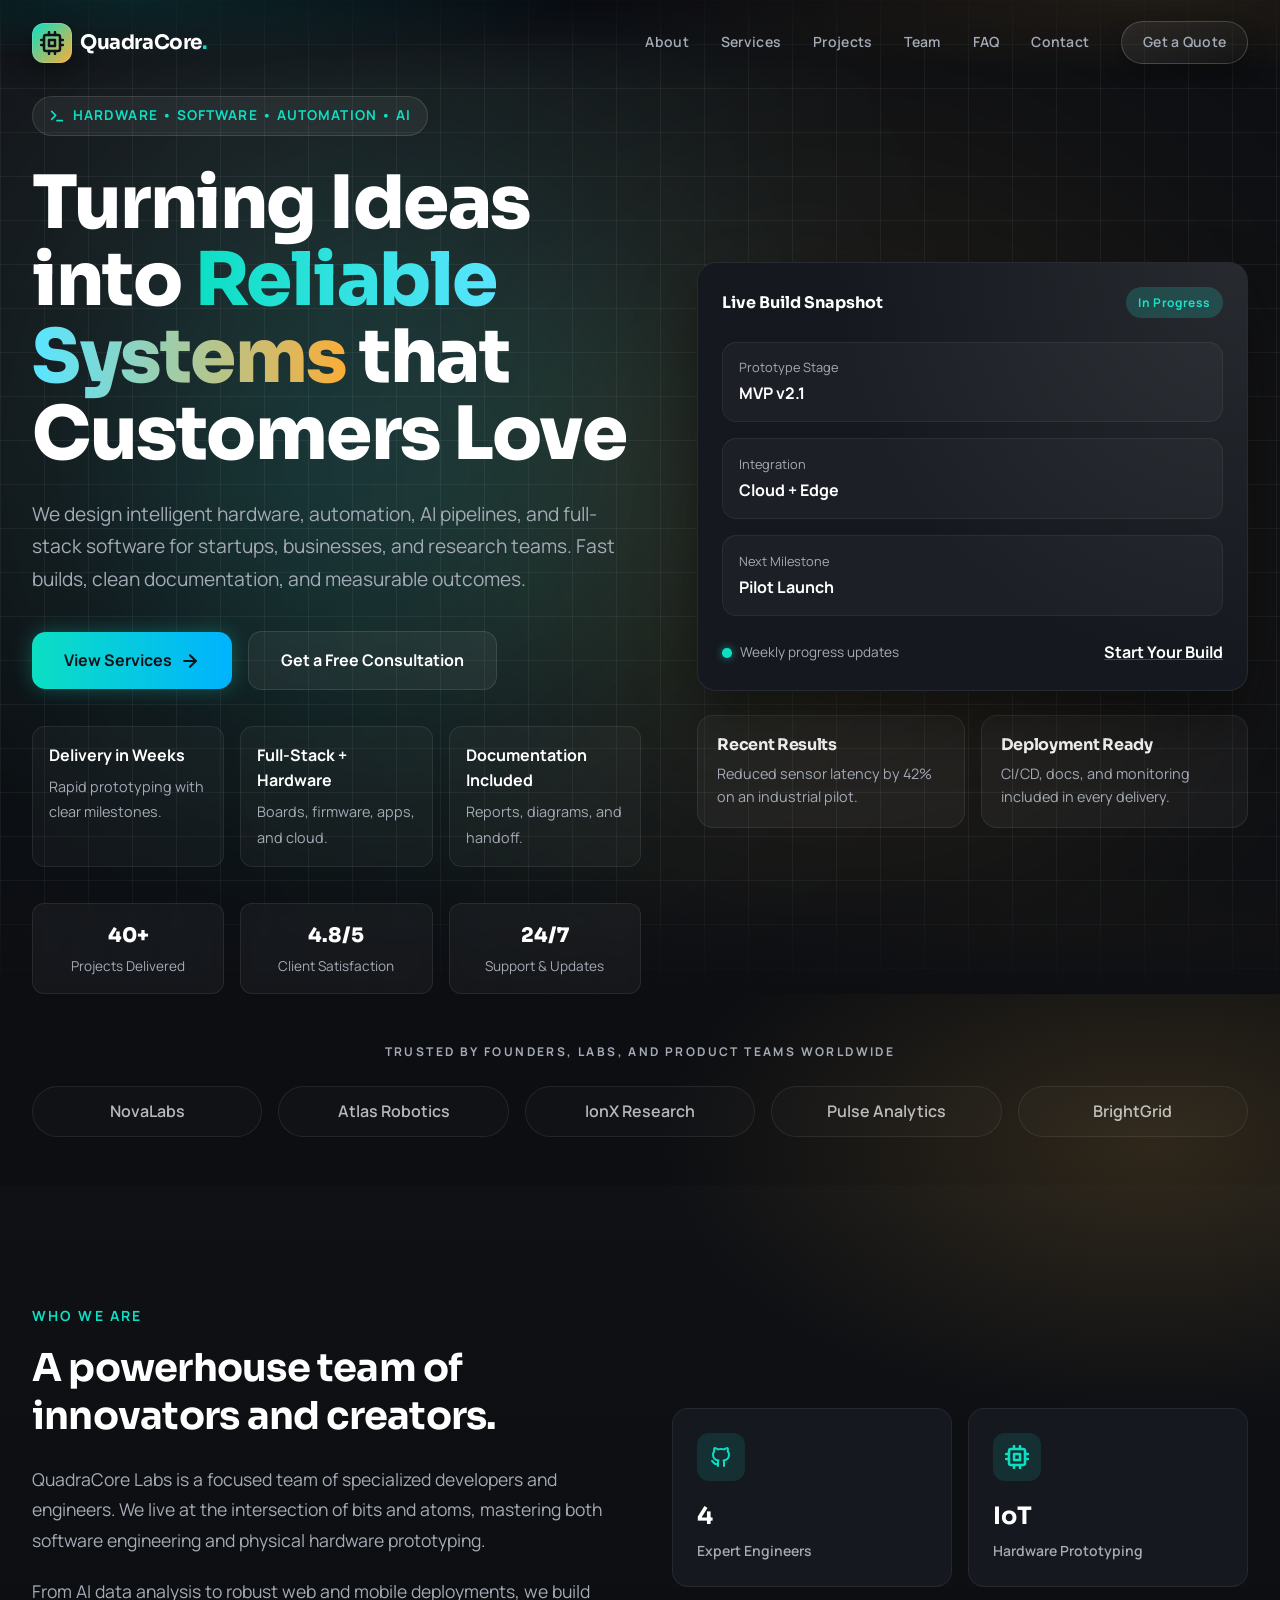
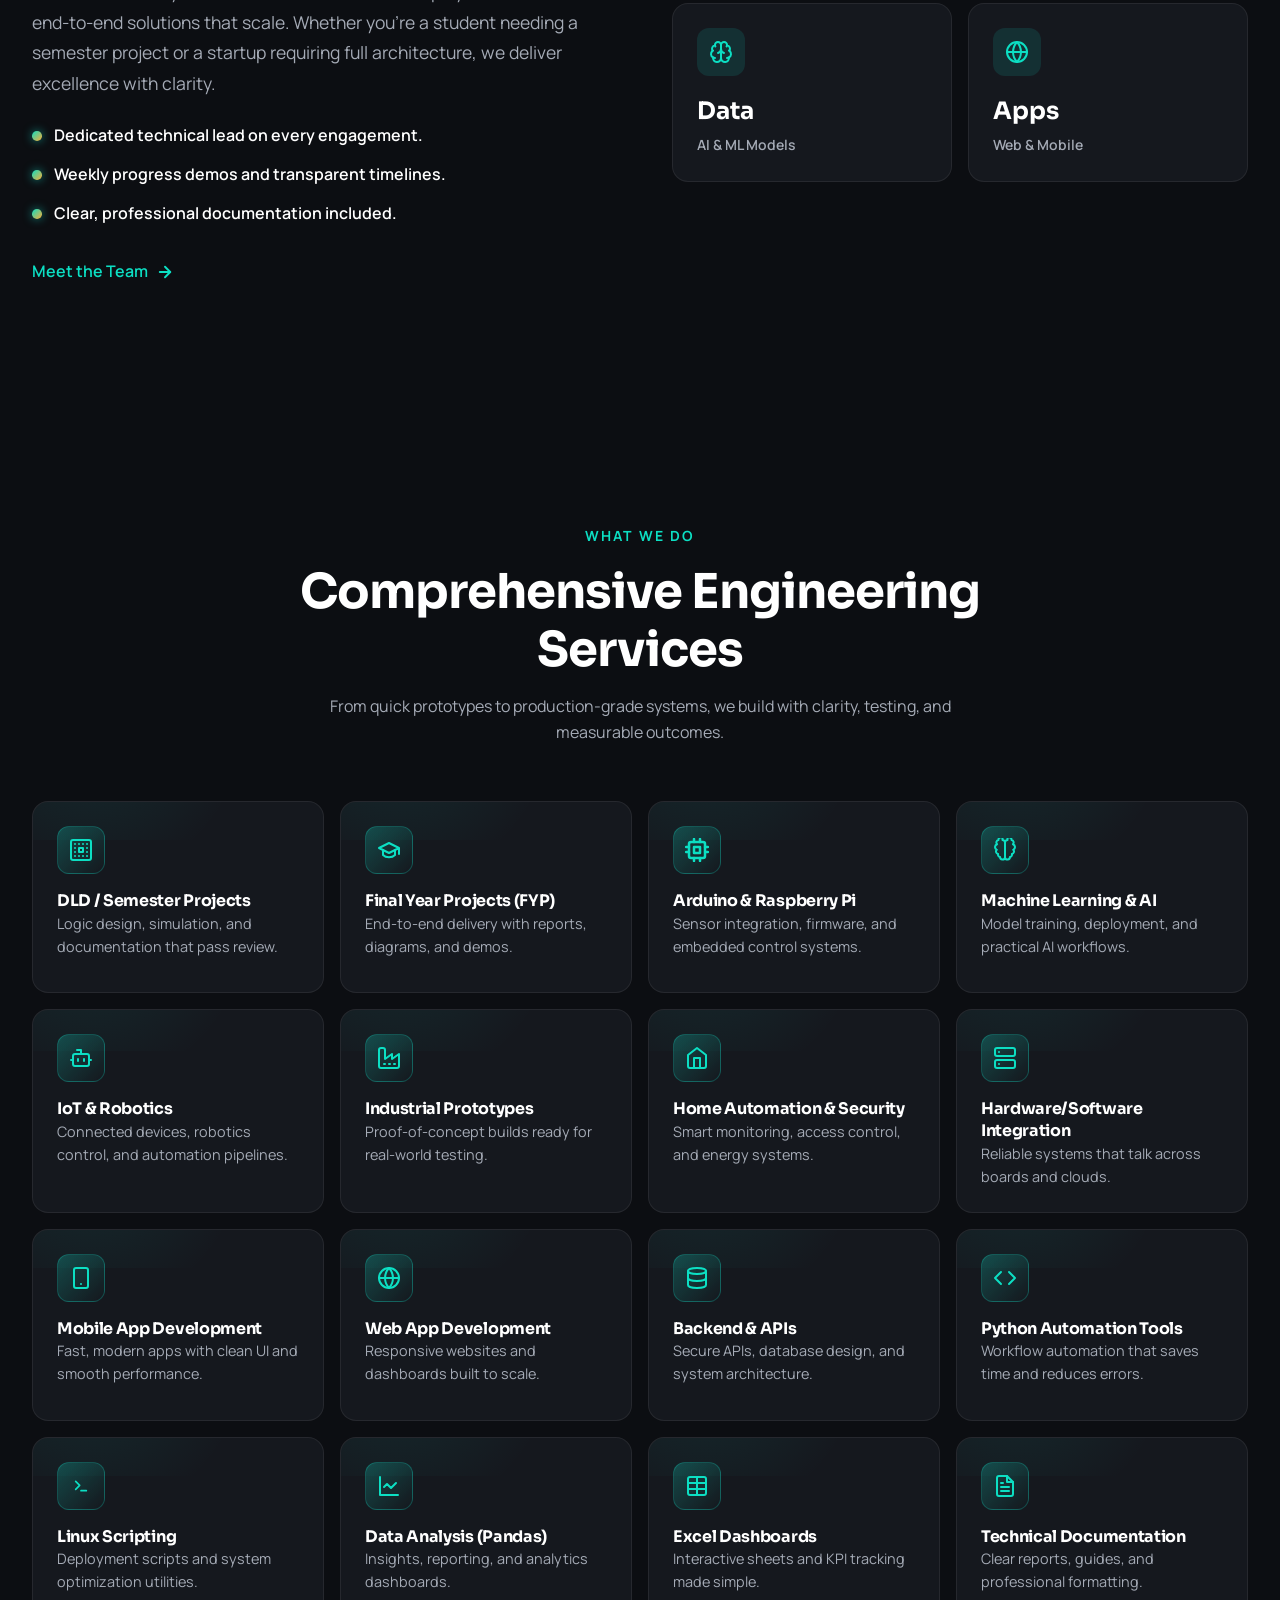
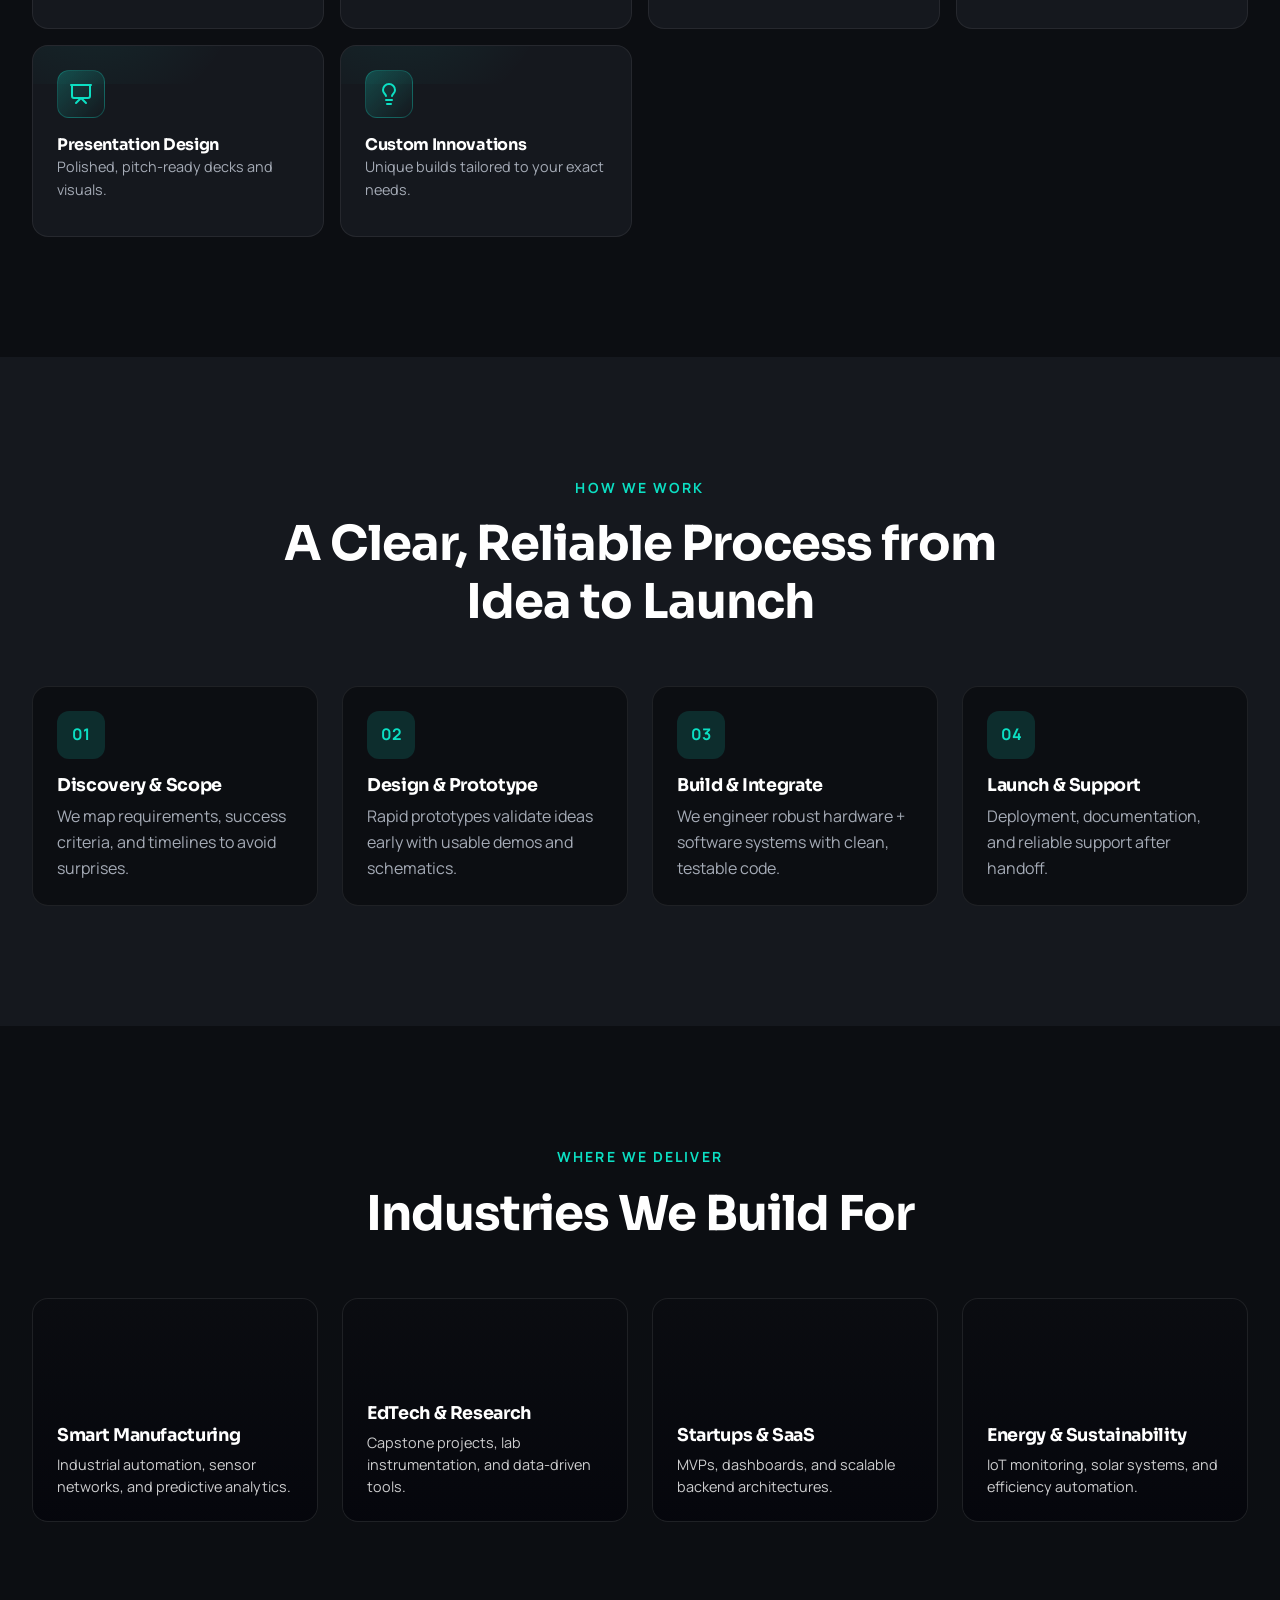
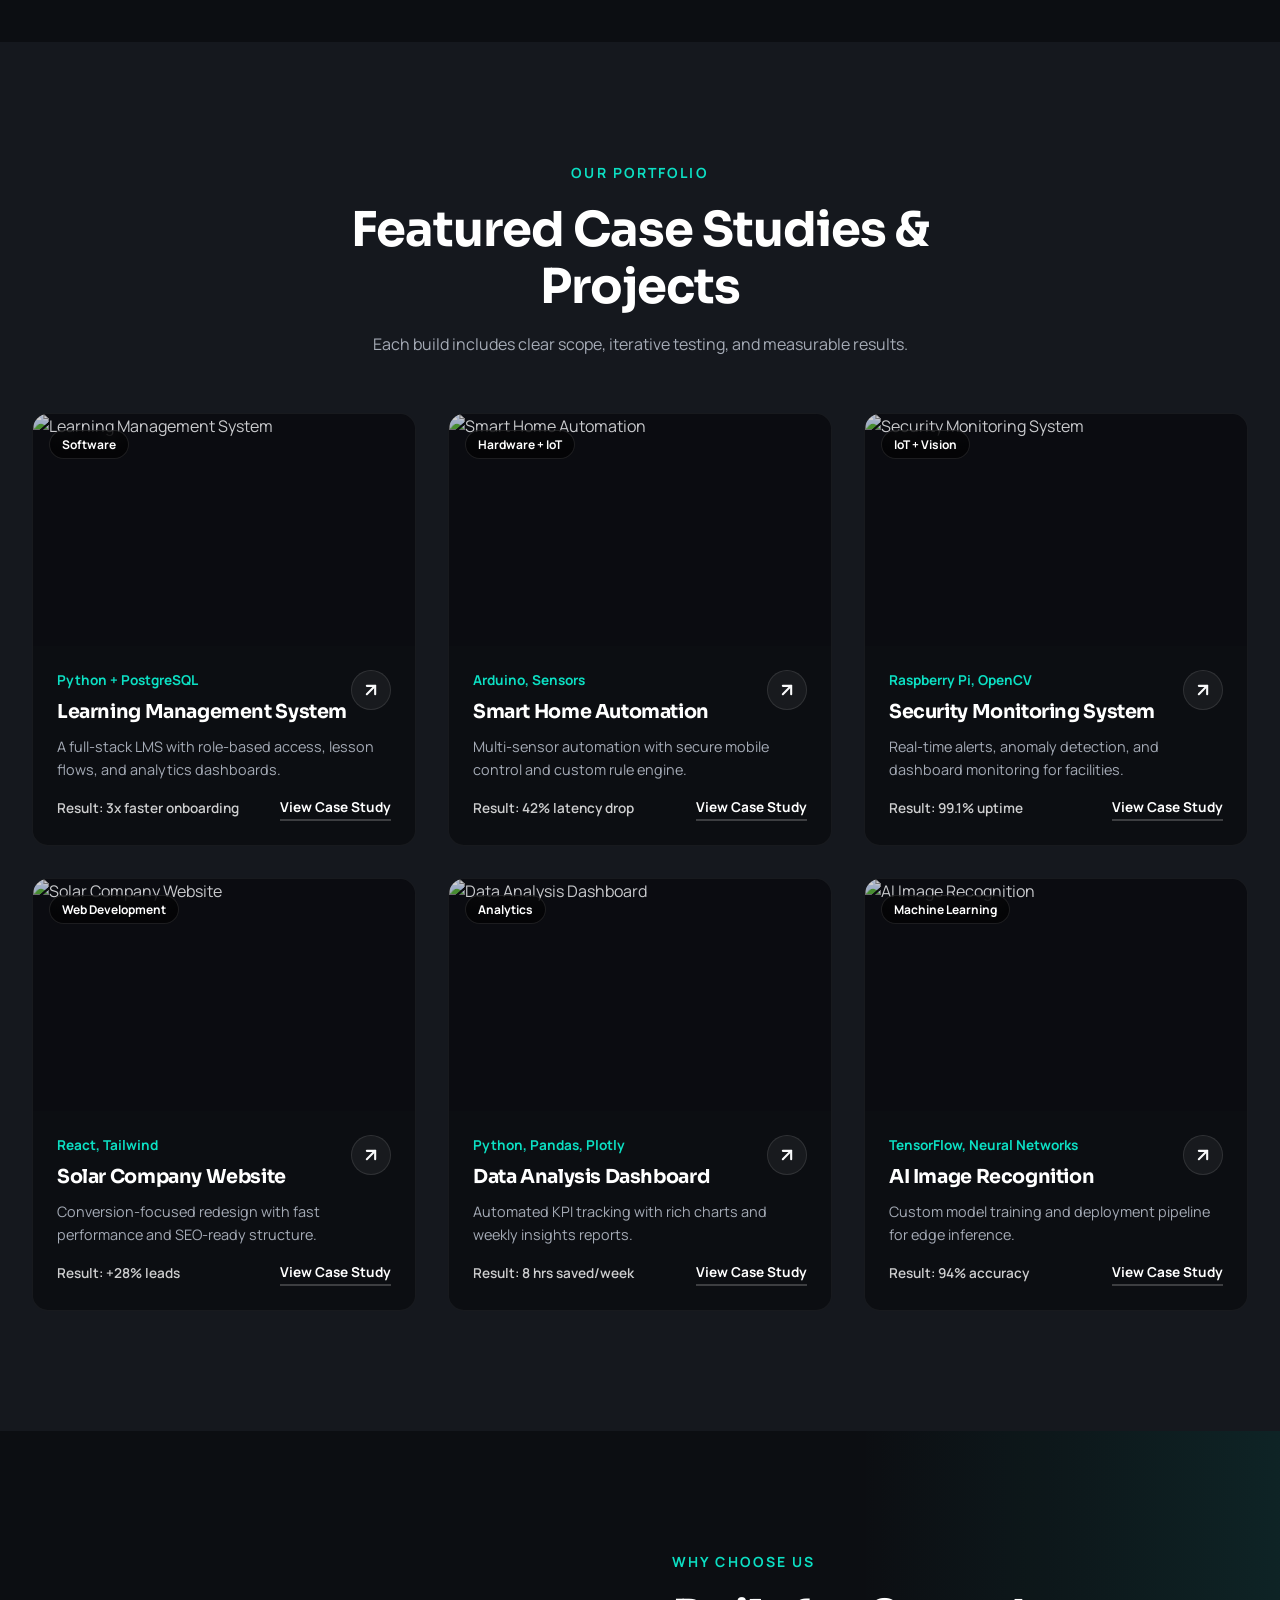
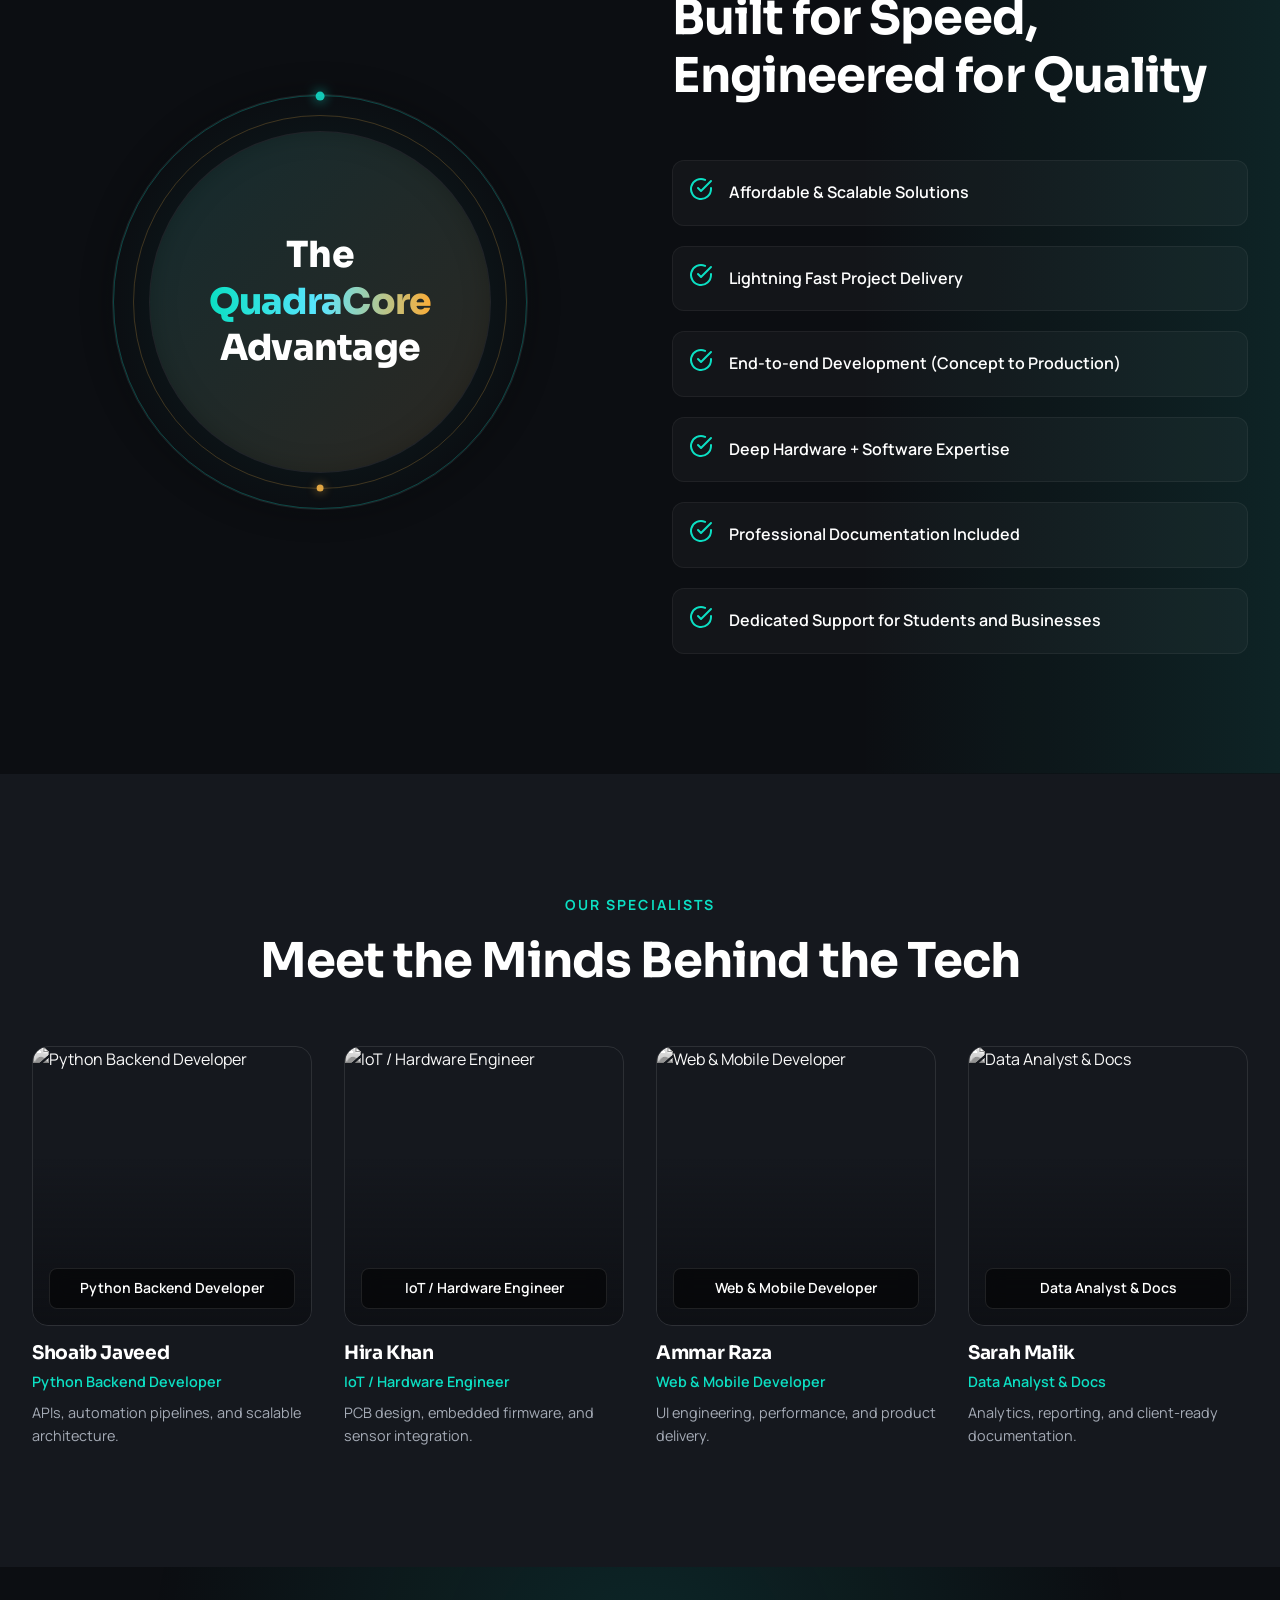
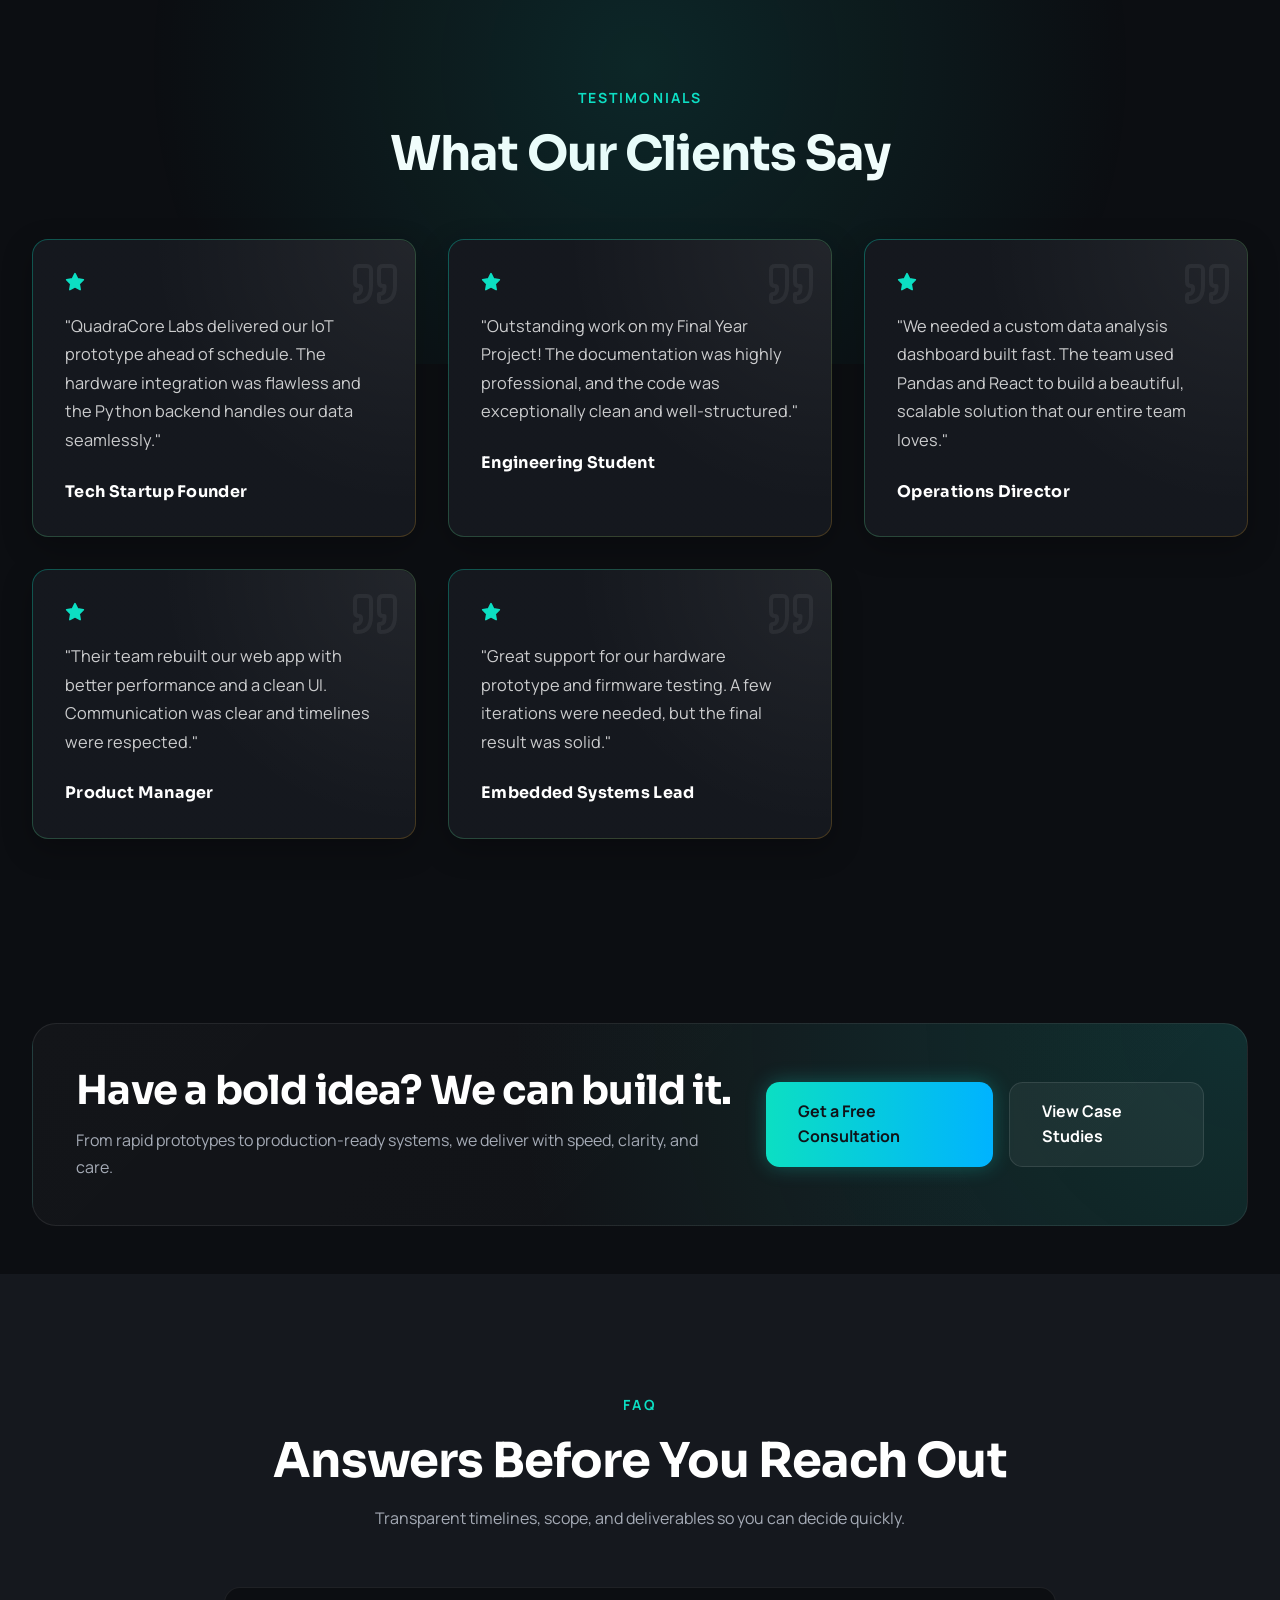
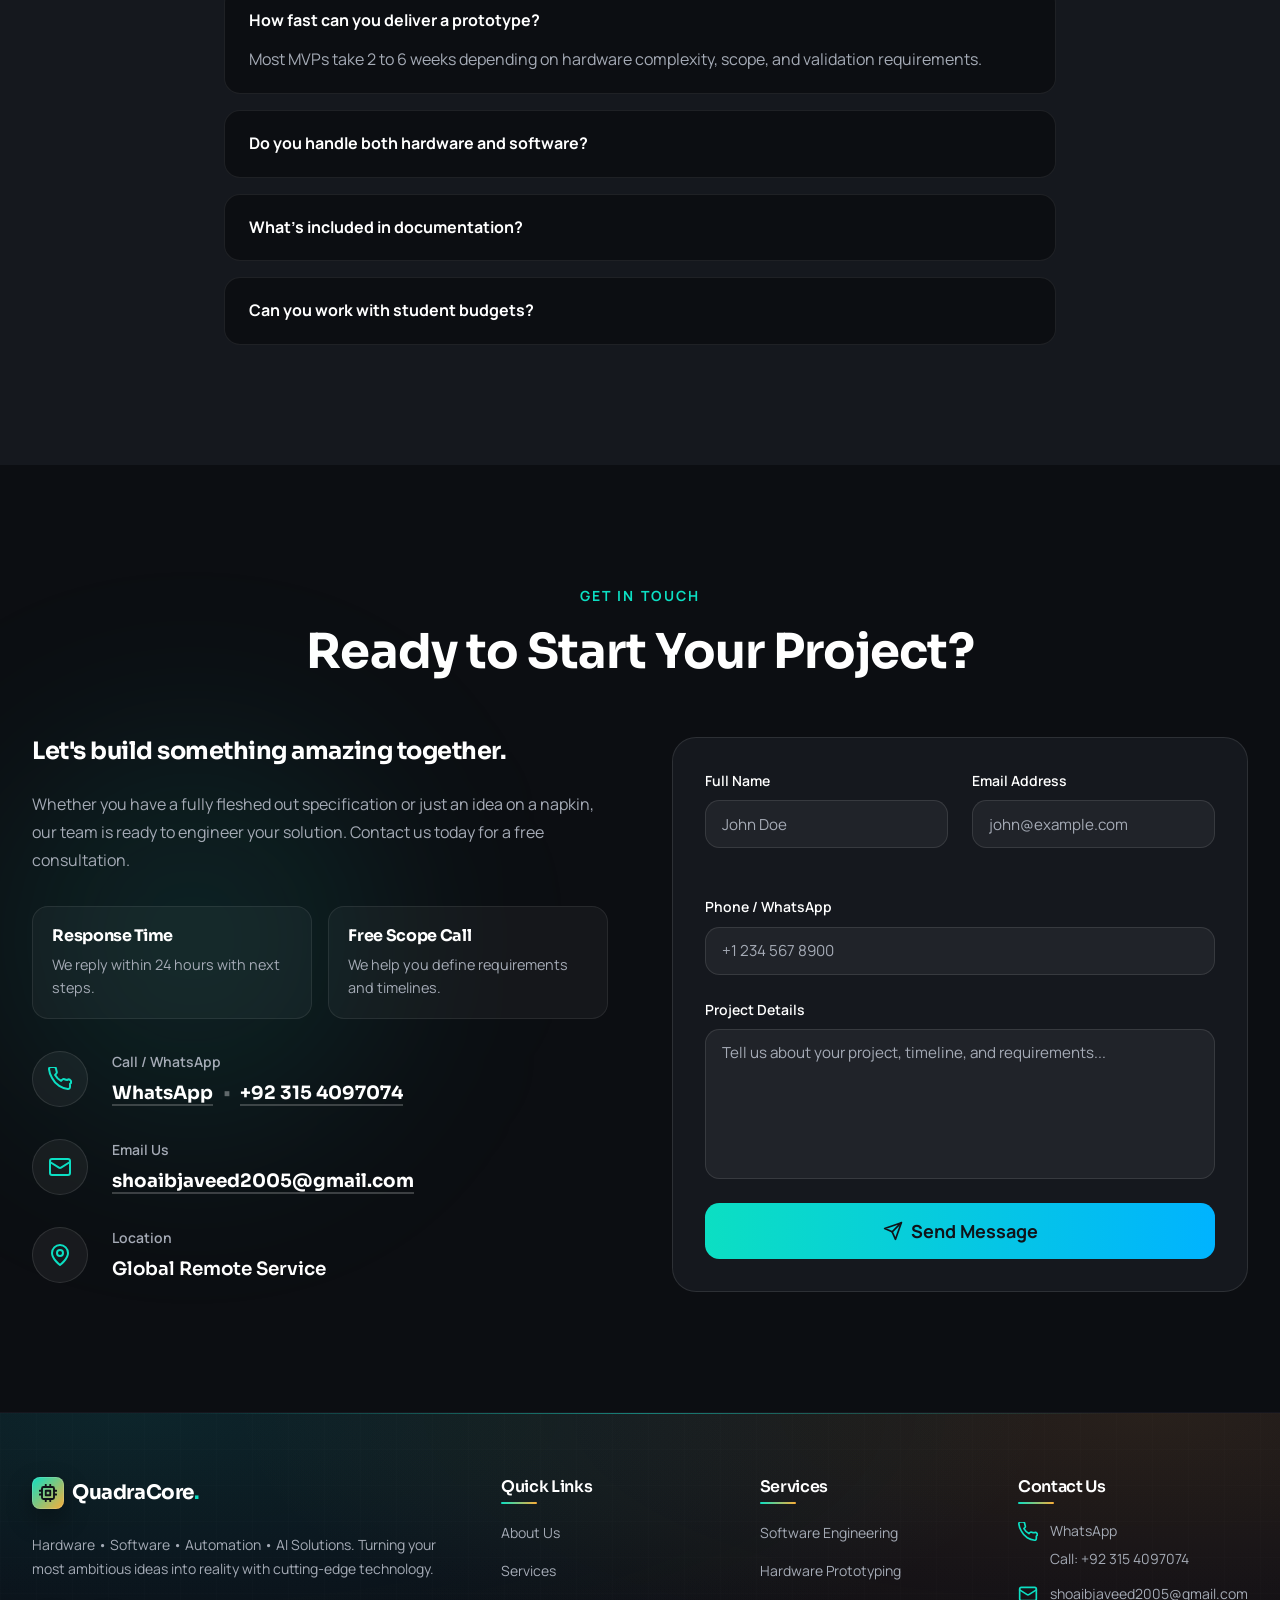
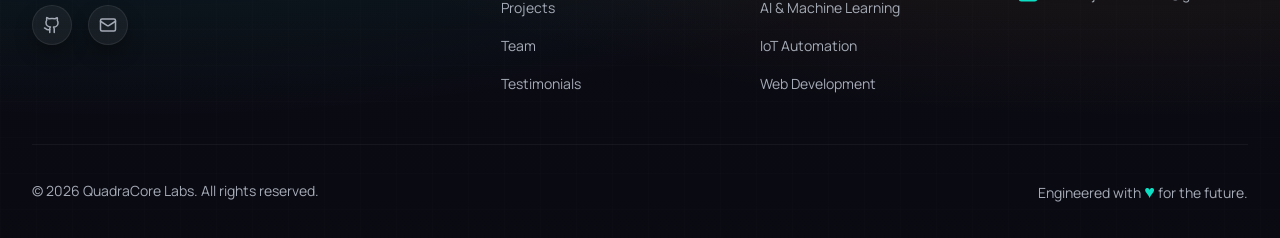
==== index.html @ 395938c4 "Fresh start with correct file structure" ====
<!DOCTYPE html>
<html lang="en">
<head>
  <meta charset="UTF-8" />
  <meta name="viewport" content="width=device-width, initial-scale=1.0" />
  <meta name="description" content="QuadraCore Labs — Hardware, Software, Automation & AI Solutions for startups, businesses, researchers, and students worldwide." />
  <title>QuadraCore Labs — Smart Hardware & Software Solutions</title>
  <link rel="stylesheet" href="style.css" />
  <!-- Favicon placeholder: replace with your actual favicon -->
  <!-- <link rel="icon" type="image/png" href="favicon.png" /> -->
</head>
<body>

  <!-- ══════════════════════════════════════
       NAVBAR
  ══════════════════════════════════════ -->
  <header id="navbar">
    <div class="container">
      <div class="nav-inner">

        <!-- Logo -->
        <a href="#" class="nav-logo">
          <div class="nav-logo-icon">
            <!-- Cpu icon -->
            <svg xmlns="http://www.w3.org/2000/svg" width="24" height="24" viewBox="0 0 24 24" fill="none" stroke="currentColor" stroke-width="2.5" stroke-linecap="round" stroke-linejoin="round">
              <rect x="4" y="4" width="16" height="16" rx="2"/><rect x="9" y="9" width="6" height="6"/>
              <line x1="9" y1="1" x2="9" y2="4"/><line x1="15" y1="1" x2="15" y2="4"/>
              <line x1="9" y1="20" x2="9" y2="23"/><line x1="15" y1="20" x2="15" y2="23"/>
              <line x1="20" y1="9" x2="23" y2="9"/><line x1="20" y1="14" x2="23" y2="14"/>
              <line x1="1" y1="9" x2="4" y2="9"/><line x1="1" y1="14" x2="4" y2="14"/>
            </svg>
          </div>
          <span class="nav-logo-text">QuadraCore<span>.</span></span>
        </a>

        <!-- Desktop nav links -->
        <nav class="nav-links">
          <a href="#about">About</a>
          <a href="#services">Services</a>
          <a href="#projects">Projects</a>
          <a href="#team">Team</a>
          <a href="#faq">FAQ</a>
          <a href="#contact">Contact</a>
          <a href="#contact" class="nav-cta">Get a Quote</a>
        </nav>

        <!-- Mobile toggle -->
        <button class="nav-toggle" id="nav-toggle" aria-label="Toggle menu">
          <span id="menu-icon">
            <svg xmlns="http://www.w3.org/2000/svg" width="24" height="24" viewBox="0 0 24 24" fill="none" stroke="currentColor" stroke-width="2" stroke-linecap="round" stroke-linejoin="round">
              <line x1="4" y1="6" x2="20" y2="6"/><line x1="4" y1="12" x2="20" y2="12"/><line x1="4" y1="18" x2="20" y2="18"/>
            </svg>
          </span>
          <span id="close-icon" style="display:none">
            <svg xmlns="http://www.w3.org/2000/svg" width="24" height="24" viewBox="0 0 24 24" fill="none" stroke="currentColor" stroke-width="2" stroke-linecap="round" stroke-linejoin="round">
              <line x1="18" y1="6" x2="6" y2="18"/><line x1="6" y1="6" x2="18" y2="18"/>
            </svg>
          </span>
        </button>
      </div>
    </div>

    <!-- Mobile menu -->
    <div class="mobile-menu" id="mobile-menu">
      <a href="#about">About</a>
      <a href="#services">Services</a>
      <a href="#projects">Projects</a>
      <a href="#team">Team</a>
      <a href="#faq">FAQ</a>
      <a href="#contact">Contact</a>
    </div>
  </header>


  <!-- ══════════════════════════════════════
       HERO
  ══════════════════════════════════════ -->
  <section id="hero" class="bg-grid-pattern">
    <div class="hero-blob-1"></div>
    <div class="hero-blob-2"></div>
    <div class="hero-sheen"></div>

    <div class="container hero-grid">
      <div class="hero-content">
        <div class="hero-badge">
          <!-- Terminal icon -->
          <svg xmlns="http://www.w3.org/2000/svg" width="16" height="16" viewBox="0 0 24 24" fill="none" stroke="currentColor" stroke-width="2.5" stroke-linecap="round" stroke-linejoin="round">
            <polyline points="4 17 10 11 4 5"/><line x1="12" y1="19" x2="20" y2="19"/>
          </svg>
          <span>Hardware • Software • Automation • AI</span>
        </div>

        <h1 class="hero-h1">
          Turning Ideas into <span class="text-gradient">Reliable Systems</span> that Customers Love
        </h1>

        <p class="hero-p">
          We design intelligent hardware, automation, AI pipelines, and full-stack software for startups, businesses, and research teams. Fast builds, clean documentation, and measurable outcomes.
        </p>

        <div class="hero-actions">
          <a href="#services" class="btn-primary">
            View Services
            <svg xmlns="http://www.w3.org/2000/svg" width="20" height="20" viewBox="0 0 24 24" fill="none" stroke="currentColor" stroke-width="2.5" stroke-linecap="round" stroke-linejoin="round">
              <line x1="5" y1="12" x2="19" y2="12"/><polyline points="12 5 19 12 12 19"/>
            </svg>
          </a>
          <a href="#contact" class="btn-secondary">Get a Free Consultation</a>
        </div>

        <div class="hero-proof">
          <div class="proof-item">
            <span class="proof-title">Delivery in Weeks</span>
            <span class="proof-text">Rapid prototyping with clear milestones.</span>
          </div>
          <div class="proof-item">
            <span class="proof-title">Full-Stack + Hardware</span>
            <span class="proof-text">Boards, firmware, apps, and cloud.</span>
          </div>
          <div class="proof-item">
            <span class="proof-title">Documentation Included</span>
            <span class="proof-text">Reports, diagrams, and handoff.</span>
          </div>
        </div>

        <div class="hero-stats">
          <div class="hero-stat">
            <span class="hero-stat-value">40+</span>
            <span class="hero-stat-label">Projects Delivered</span>
          </div>
          <div class="hero-stat">
            <span class="hero-stat-value">4.8/5</span>
            <span class="hero-stat-label">Client Satisfaction</span>
          </div>
          <div class="hero-stat">
            <span class="hero-stat-value">24/7</span>
            <span class="hero-stat-label">Support &amp; Updates</span>
          </div>
        </div>
      </div>

      <div class="hero-visual">
        <div class="hero-card anim-fade-scale">
          <div class="hero-card-header">
            <span class="hero-card-title">Live Build Snapshot</span>
            <span class="hero-card-tag">In Progress</span>
          </div>
          <div class="hero-card-body">
            <div class="hero-metric">
              <p class="hero-metric-label">Prototype Stage</p>
              <p class="hero-metric-value">MVP v2.1</p>
            </div>
            <div class="hero-metric">
              <p class="hero-metric-label">Integration</p>
              <p class="hero-metric-value">Cloud + Edge</p>
            </div>
            <div class="hero-metric">
              <p class="hero-metric-label">Next Milestone</p>
              <p class="hero-metric-value">Pilot Launch</p>
            </div>
          </div>
          <div class="hero-card-footer">
            <div class="hero-signal">
              <span class="hero-signal-dot"></span>
              <span>Weekly progress updates</span>
            </div>
            <a href="#contact" class="hero-card-link">Start Your Build</a>
          </div>
        </div>

        <div class="hero-mini">
          <div class="mini-card">
            <h4>Recent Results</h4>
            <p>Reduced sensor latency by 42% on an industrial pilot.</p>
          </div>
          <div class="mini-card">
            <h4>Deployment Ready</h4>
            <p>CI/CD, docs, and monitoring included in every delivery.</p>
          </div>
        </div>
      </div>
    </div>

    <div class="hero-fade-bottom"></div>
  </section>


  <!-- ══════════════════════════════════════
       TRUST
  ══════════════════════════════════════ -->
  <section id="trust" class="section">
    <div class="container">
      <p class="trust-label">Trusted by founders, labs, and product teams worldwide</p>
      <div class="trust-logos">
        <span>NovaLabs</span>
        <span>Atlas Robotics</span>
        <span>IonX Research</span>
        <span>Pulse Analytics</span>
        <span>BrightGrid</span>
      </div>
    </div>
  </section>


  <!-- ══════════════════════════════════════
       ABOUT
  ══════════════════════════════════════ -->
  <section id="about" class="section">
    <div class="container">
      <div class="about-grid">

        <!-- Text -->
        <div class="about-text anim-fade-left">
          <span class="label">Who We Are</span>
          <h2>A powerhouse team of innovators and creators.</h2>
          <p>QuadraCore Labs is a focused team of specialized developers and engineers. We live at the intersection of bits and atoms, mastering both software engineering and physical hardware prototyping.</p>
          <p>From AI data analysis to robust web and mobile deployments, we build end-to-end solutions that scale. Whether you're a student needing a semester project or a startup requiring full architecture, we deliver excellence with clarity.</p>
          <div class="about-list">
            <div class="about-list-item">
              <span class="about-dot"></span>
              <span>Dedicated technical lead on every engagement.</span>
            </div>
            <div class="about-list-item">
              <span class="about-dot"></span>
              <span>Weekly progress demos and transparent timelines.</span>
            </div>
            <div class="about-list-item">
              <span class="about-dot"></span>
              <span>Clear, professional documentation included.</span>
            </div>
          </div>
          <a href="#team">
            Meet the Team
            <svg xmlns="http://www.w3.org/2000/svg" width="18" height="18" viewBox="0 0 24 24" fill="none" stroke="currentColor" stroke-width="2.5" stroke-linecap="round" stroke-linejoin="round">
              <line x1="5" y1="12" x2="19" y2="12"/><polyline points="12 5 19 12 12 19"/>
            </svg>
          </a>
        </div>

        <!-- Stats -->
        <div class="stats-grid stagger">
          <!-- Card 1 -->
          <div class="stat-card anim-fade-up">
            <div class="stat-icon">
              <svg xmlns="http://www.w3.org/2000/svg" width="24" height="24" viewBox="0 0 24 24" fill="none" stroke="currentColor" stroke-width="2" stroke-linecap="round" stroke-linejoin="round"><path d="M9 19c-4.3 1.4-4.3-2.5-6-3m12 5v-3.5c0-1 .1-1.4-.5-2 2.8-.3 5.5-1.4 5.5-6a4.6 4.6 0 0 0-1.3-3.2 4.2 4.2 0 0 0-.1-3.2s-1.1-.3-3.5 1.3a12.3 12.3 0 0 0-6.2 0C6.5 2.8 5.4 3.1 5.4 3.1a4.2 4.2 0 0 0-.1 3.2A4.6 4.6 0 0 0 4 9.5c0 4.6 2.7 5.7 5.5 6-.6.6-.6 1.2-.5 2V21"/></svg>
            </div>
            <div class="stat-value">4</div>
            <div class="stat-label">Expert Engineers</div>
          </div>
          <!-- Card 2 -->
          <div class="stat-card anim-fade-up">
            <div class="stat-icon">
              <svg xmlns="http://www.w3.org/2000/svg" width="24" height="24" viewBox="0 0 24 24" fill="none" stroke="currentColor" stroke-width="2.5" stroke-linecap="round" stroke-linejoin="round"><rect x="4" y="4" width="16" height="16" rx="2"/><rect x="9" y="9" width="6" height="6"/><line x1="9" y1="1" x2="9" y2="4"/><line x1="15" y1="1" x2="15" y2="4"/><line x1="9" y1="20" x2="9" y2="23"/><line x1="15" y1="20" x2="15" y2="23"/><line x1="20" y1="9" x2="23" y2="9"/><line x1="20" y1="14" x2="23" y2="14"/><line x1="1" y1="9" x2="4" y2="9"/><line x1="1" y1="14" x2="4" y2="14"/></svg>
            </div>
            <div class="stat-value">IoT</div>
            <div class="stat-label">Hardware Prototyping</div>
          </div>
          <!-- Card 3 -->
          <div class="stat-card anim-fade-up">
            <div class="stat-icon">
              <svg xmlns="http://www.w3.org/2000/svg" width="24" height="24" viewBox="0 0 24 24" fill="none" stroke="currentColor" stroke-width="2" stroke-linecap="round" stroke-linejoin="round"><path d="M12 5a3 3 0 1 0-5.997.125 4 4 0 0 0-2.526 5.77 4 4 0 0 0 .556 6.588A4 4 0 1 0 12 18Z"/><path d="M12 5a3 3 0 1 1 5.997.125 4 4 0 0 1 2.526 5.77 4 4 0 0 1-.556 6.588A4 4 0 1 1 12 18Z"/><path d="M15 13a4.5 4.5 0 0 1-3-4 4.5 4.5 0 0 1-3 4"/><path d="M17.599 6.5a3 3 0 0 0 .399-1.375"/><path d="M6.003 5.125A3 3 0 0 0 6.401 6.5"/><path d="M3.477 10.896a4 4 0 0 1 .585-.396"/><path d="M19.938 10.5a4 4 0 0 1 .585.396"/><path d="M6 18a4 4 0 0 1-1.967-.516"/><path d="M19.967 17.484A4 4 0 0 1 18 18"/></svg>
            </div>
            <div class="stat-value">Data</div>
            <div class="stat-label">AI &amp; ML Models</div>
          </div>
          <!-- Card 4 -->
          <div class="stat-card anim-fade-up">
            <div class="stat-icon">
              <svg xmlns="http://www.w3.org/2000/svg" width="24" height="24" viewBox="0 0 24 24" fill="none" stroke="currentColor" stroke-width="2" stroke-linecap="round" stroke-linejoin="round"><circle cx="12" cy="12" r="10"/><line x1="2" y1="12" x2="22" y2="12"/><path d="M12 2a15.3 15.3 0 0 1 4 10 15.3 15.3 0 0 1-4 10 15.3 15.3 0 0 1-4-10 15.3 15.3 0 0 1 4-10z"/></svg>
            </div>
            <div class="stat-value">Apps</div>
            <div class="stat-label">Web &amp; Mobile</div>
          </div>
        </div>

      </div>
    </div>
  </section>


  <!-- ══════════════════════════════════════
       SERVICES
  ══════════════════════════════════════ -->
  <section id="services" class="section">
    <div class="container">
      <div class="section-heading centered anim-fade-up">
        <span class="subtitle">What We Do</span>
        <h2>Comprehensive Engineering Services</h2>
        <p class="section-lead">From quick prototypes to production-grade systems, we build with clarity, testing, and measurable outcomes.</p>
      </div>
      <div class="services-grid stagger" id="services-grid">
        <!-- Rendered by script.js -->
      </div>
    </div>
  </section>

  <!-- ══════════════════════════════════════
       PROCESS
  ══════════════════════════════════════ -->
  <section id="process" class="section">
    <div class="container">
      <div class="section-heading centered anim-fade-up">
        <span class="subtitle">How We Work</span>
        <h2>A Clear, Reliable Process from Idea to Launch</h2>
      </div>
      <div class="process-grid stagger">
        <div class="process-card anim-fade-up">
          <span class="process-step">01</span>
          <h3>Discovery &amp; Scope</h3>
          <p>We map requirements, success criteria, and timelines to avoid surprises.</p>
        </div>
        <div class="process-card anim-fade-up">
          <span class="process-step">02</span>
          <h3>Design &amp; Prototype</h3>
          <p>Rapid prototypes validate ideas early with usable demos and schematics.</p>
        </div>
        <div class="process-card anim-fade-up">
          <span class="process-step">03</span>
          <h3>Build &amp; Integrate</h3>
          <p>We engineer robust hardware + software systems with clean, testable code.</p>
        </div>
        <div class="process-card anim-fade-up">
          <span class="process-step">04</span>
          <h3>Launch &amp; Support</h3>
          <p>Deployment, documentation, and reliable support after handoff.</p>
        </div>
      </div>
    </div>
  </section>

  <!-- ══════════════════════════════════════
       INDUSTRIES
  ══════════════════════════════════════ -->
  <section id="industries" class="section">
    <div class="container">
      <div class="section-heading centered anim-fade-up">
        <span class="subtitle">Where We Deliver</span>
        <h2>Industries We Build For</h2>
      </div>
      <div class="industries-grid stagger">
        <div class="industry-card anim-fade-scale" style="--img: url('https://images.unsplash.com/photo-1518770660439-4636190af475?auto=format&fit=crop&w=900&q=80');">
          <div class="industry-overlay"></div>
          <div class="industry-content">
            <h3>Smart Manufacturing</h3>
            <p>Industrial automation, sensor networks, and predictive analytics.</p>
          </div>
        </div>
        <div class="industry-card anim-fade-scale" style="--img: url('https://images.unsplash.com/photo-1504384308090-c894fdcc538d?auto=format&fit=crop&w=900&q=80');">
          <div class="industry-overlay"></div>
          <div class="industry-content">
            <h3>EdTech &amp; Research</h3>
            <p>Capstone projects, lab instrumentation, and data-driven tools.</p>
          </div>
        </div>
        <div class="industry-card anim-fade-scale" style="--img: url('https://images.unsplash.com/photo-1519389950473-47ba0277781c?auto=format&fit=crop&w=900&q=80');">
          <div class="industry-overlay"></div>
          <div class="industry-content">
            <h3>Startups &amp; SaaS</h3>
            <p>MVPs, dashboards, and scalable backend architectures.</p>
          </div>
        </div>
        <div class="industry-card anim-fade-scale" style="--img: url('https://images.unsplash.com/photo-1477239439998-839196943351?auto=format&fit=crop&w=900&q=80');">
          <div class="industry-overlay"></div>
          <div class="industry-content">
            <h3>Energy &amp; Sustainability</h3>
            <p>IoT monitoring, solar systems, and efficiency automation.</p>
          </div>
        </div>
      </div>
    </div>
  </section>


  <!-- ══════════════════════════════════════
       PROJECTS
  ══════════════════════════════════════ -->
  <section id="projects" class="section">
    <div class="container">
      <div class="section-heading centered anim-fade-up">
        <span class="subtitle">Our Portfolio</span>
        <h2>Featured Case Studies &amp; Projects</h2>
        <p class="section-lead">Each build includes clear scope, iterative testing, and measurable results.</p>
      </div>
      <div class="projects-grid stagger" id="projects-grid">
        <!-- Rendered by script.js -->
      </div>
    </div>
  </section>


  <!-- ══════════════════════════════════════
       WHY CHOOSE US
  ══════════════════════════════════════ -->
  <section id="why-choose-us" class="section">
    <div class="why-blob"></div>
    <div class="container">
      <div class="why-grid">

        <!-- Orbit visual -->
        <div class="orbit-wrap anim-fade-scale">
          <div class="orbit-outer">
            <div class="orbit-ring-1"></div>
            <div class="orbit-ring-2"></div>
            <div class="orbit-inner">
              <h3 class="orbit-text">The <br/><span class="text-gradient">QuadraCore</span><br/> Advantage</h3>
            </div>
          </div>
        </div>

        <!-- Reasons -->
        <div>
          <div class="section-heading anim-fade-up">
            <span class="subtitle">Why Choose Us</span>
            <h2>Built for Speed, Engineered for Quality</h2>
          </div>
          <div class="reasons-list stagger" id="reasons-list">
            <!-- Rendered by script.js -->
          </div>
        </div>

      </div>
    </div>
  </section>


  <!-- ══════════════════════════════════════
       TEAM
  ══════════════════════════════════════ -->
  <section id="team" class="section">
    <div class="container">
      <div class="section-heading centered anim-fade-up">
        <span class="subtitle">Our Specialists</span>
        <h2>Meet the Minds Behind the Tech</h2>
      </div>
      <div class="team-grid stagger" id="team-grid">
        <!-- Rendered by script.js -->
      </div>
    </div>
  </section>


  <!-- ══════════════════════════════════════
       TESTIMONIALS
  ══════════════════════════════════════ -->
  <section id="testimonials" class="section">
    <div class="container">
      <div class="section-heading centered anim-fade-up">
        <span class="subtitle">Testimonials</span>
        <h2>What Our Clients Say</h2>
      </div>
      <div class="testimonials-grid stagger" id="testimonials-grid">
        <!-- Rendered by script.js -->
      </div>
    </div>
  </section>

  <!-- ══════════════════════════════════════
       CTA BAND
  ══════════════════════════════════════ -->
  <section id="cta-band" class="section">
    <div class="container">
      <div class="cta-card anim-fade-up">
        <div>
          <h2>Have a bold idea? We can build it.</h2>
          <p>From rapid prototypes to production-ready systems, we deliver with speed, clarity, and care.</p>
        </div>
        <div class="cta-actions">
          <a href="#contact" class="btn-primary">Get a Free Consultation</a>
          <a href="#projects" class="btn-secondary">View Case Studies</a>
        </div>
      </div>
    </div>
  </section>


  <!-- ══════════════════════════════════════
       FAQ
  ══════════════════════════════════════ -->
  <section id="faq" class="section">
    <div class="container">
      <div class="section-heading centered anim-fade-up">
        <span class="subtitle">FAQ</span>
        <h2>Answers Before You Reach Out</h2>
        <p class="section-lead">Transparent timelines, scope, and deliverables so you can decide quickly.</p>
      </div>
      <div class="faq-grid">
        <details class="faq-item anim-fade-up" open>
          <summary>How fast can you deliver a prototype?</summary>
          <p>Most MVPs take 2 to 6 weeks depending on hardware complexity, scope, and validation requirements.</p>
        </details>
        <details class="faq-item anim-fade-up">
          <summary>Do you handle both hardware and software?</summary>
          <p>Yes. We deliver full systems: firmware, PCBs, cloud services, dashboards, and mobile apps when needed.</p>
        </details>
        <details class="faq-item anim-fade-up">
          <summary>What’s included in documentation?</summary>
          <p>We provide design diagrams, code walkthroughs, setup guides, and handoff instructions for your team.</p>
        </details>
        <details class="faq-item anim-fade-up">
          <summary>Can you work with student budgets?</summary>
          <p>Absolutely. We offer scoped engagement packages for students, research teams, and startups.</p>
        </details>
      </div>
    </div>
  </section>


  <!-- ══════════════════════════════════════
       CONTACT
  ══════════════════════════════════════ -->
  <section id="contact" class="section">
    <div class="contact-blob"></div>
    <div class="container">
      <div class="section-heading centered anim-fade-up">
        <span class="subtitle">Get In Touch</span>
        <h2>Ready to Start Your Project?</h2>
      </div>

      <div class="contact-grid">

        <!-- Info -->
        <div class="contact-info anim-fade-left">
          <h3>Let's build something amazing together.</h3>
          <p>Whether you have a fully fleshed out specification or just an idea on a napkin, our team is ready to engineer your solution. Contact us today for a free consultation.</p>

          <div class="contact-highlights">
            <div class="highlight-card">
              <h4>Response Time</h4>
              <p>We reply within 24 hours with next steps.</p>
            </div>
            <div class="highlight-card">
              <h4>Free Scope Call</h4>
              <p>We help you define requirements and timelines.</p>
            </div>
          </div>

          <div class="contact-items">
            <div class="contact-item">
              <div class="contact-item-icon">
                <svg xmlns="http://www.w3.org/2000/svg" width="24" height="24" viewBox="0 0 24 24" fill="none" stroke="currentColor" stroke-width="2" stroke-linecap="round" stroke-linejoin="round"><path d="M22 16.92v3a2 2 0 0 1-2.18 2 19.79 19.79 0 0 1-8.63-3.07A19.5 19.5 0 0 1 4.07 11 19.79 19.79 0 0 1 1 2.18 2 2 0 0 1 2.96 0H6a2 2 0 0 1 2 1.72c.127.96.361 1.903.7 2.81a2 2 0 0 1-.45 2.11L7.09 7.91a16 16 0 0 0 6 6l1.27-1.27a2 2 0 0 1 2.11-.45c.907.339 1.85.573 2.81.7A2 2 0 0 1 22 16.92z"/></svg>
              </div>
              <div>
                <p class="contact-item-label">Call / WhatsApp</p>
                <p class="contact-item-value">
                  <a href="https://wa.me/923154097074" target="_blank" rel="noopener">WhatsApp</a>
                  <span class="contact-sep">•</span>
                  <a href="tel:+923154097074" target="_blank" rel="noopener">+92 315 4097074</a>
                </p>
              </div>
            </div>

            <div class="contact-item">
              <div class="contact-item-icon">
                <svg xmlns="http://www.w3.org/2000/svg" width="24" height="24" viewBox="0 0 24 24" fill="none" stroke="currentColor" stroke-width="2" stroke-linecap="round" stroke-linejoin="round"><rect x="2" y="4" width="20" height="16" rx="2"/><path d="m22 7-8.97 5.7a1.94 1.94 0 0 1-2.06 0L2 7"/></svg>
              </div>
              <div>
                <p class="contact-item-label">Email Us</p>
                <p class="contact-item-value"><a href="mailto:shoaibjaveed2005@gmail.com">shoaibjaveed2005@gmail.com</a></p>
              </div>
            </div>

            <div class="contact-item">
              <div class="contact-item-icon">
                <svg xmlns="http://www.w3.org/2000/svg" width="24" height="24" viewBox="0 0 24 24" fill="none" stroke="currentColor" stroke-width="2" stroke-linecap="round" stroke-linejoin="round"><path d="M20 10c0 6-8 12-8 12s-8-6-8-12a8 8 0 0 1 16 0Z"/><circle cx="12" cy="10" r="3"/></svg>
              </div>
              <div>
                <p class="contact-item-label">Location</p>
                <p class="contact-item-value">Global Remote Service</p>
              </div>
            </div>
          </div>
        </div>

        <!-- Form -->
        <div class="contact-form-wrap anim-fade-right">
          <form id="contact-form" method="POST" action="https://formspree.io/f/mwvrwqzk" novalidate>

            <div class="form-row">
              <div class="form-group">
                <label class="form-label" for="input-name">Full Name</label>
                <input class="form-input" id="input-name" type="text" placeholder="John Doe" autocomplete="name" />
                <span class="form-error" id="err-name">Please enter your name.</span>
              </div>
              <div class="form-group">
                <label class="form-label" for="input-email">Email Address</label>
                <input class="form-input" id="input-email" type="email" placeholder="john@example.com" autocomplete="email" />
                <span class="form-error" id="err-email">Please enter a valid email.</span>
              </div>
            </div>

            <div class="form-group">
              <label class="form-label" for="input-phone">Phone / WhatsApp</label>
              <input class="form-input" id="input-phone" type="tel" placeholder="+1 234 567 8900" autocomplete="tel" />
            </div>

            <div class="form-group">
              <label class="form-label" for="input-message">Project Details</label>
              <textarea class="form-textarea" id="input-message" placeholder="Tell us about your project, timeline, and requirements..."></textarea>
              <span class="form-error" id="err-message">Please describe your project.</span>
            </div>

            <button type="submit" class="btn-submit" id="submit-btn">
              <svg xmlns="http://www.w3.org/2000/svg" width="20" height="20" viewBox="0 0 24 24" fill="none" stroke="currentColor" stroke-width="2" stroke-linecap="round" stroke-linejoin="round"><line x1="22" y1="2" x2="11" y2="13"/><polygon points="22 2 15 22 11 13 2 9 22 2"/></svg>
              Send Message
            </button>

          </form>
        </div>

      </div>
    </div>
  </section>


  <!-- ══════════════════════════════════════
       FOOTER
  ══════════════════════════════════════ -->
  <footer>
    <div class="footer-top-line"></div>
    <div class="container">
      <div class="footer-grid">

        <!-- Brand -->
        <div class="footer-brand">
          <a href="#" class="nav-logo">
            <div class="nav-logo-icon" style="width:2rem;height:2rem;border-radius:0.5rem;">
              <svg xmlns="http://www.w3.org/2000/svg" width="18" height="18" viewBox="0 0 24 24" fill="none" stroke="currentColor" stroke-width="2.5" stroke-linecap="round" stroke-linejoin="round"><rect x="4" y="4" width="16" height="16" rx="2"/><rect x="9" y="9" width="6" height="6"/><line x1="9" y1="1" x2="9" y2="4"/><line x1="15" y1="1" x2="15" y2="4"/><line x1="9" y1="20" x2="9" y2="23"/><line x1="15" y1="20" x2="15" y2="23"/><line x1="20" y1="9" x2="23" y2="9"/><line x1="20" y1="14" x2="23" y2="14"/><line x1="1" y1="9" x2="4" y2="9"/><line x1="1" y1="14" x2="4" y2="14"/></svg>
            </div>
            <span class="nav-logo-text">QuadraCore<span>.</span></span>
          </a>
          <p>Hardware • Software • Automation • AI Solutions. Turning your most ambitious ideas into reality with cutting-edge technology.</p>
          <div class="footer-socials">
            <a href="https://github.com/Kali2005sudo" class="social-btn" aria-label="GitHub" target="_blank" rel="noopener">
              <svg xmlns="http://www.w3.org/2000/svg" width="18" height="18" viewBox="0 0 24 24" fill="none" stroke="currentColor" stroke-width="2" stroke-linecap="round" stroke-linejoin="round"><path d="M15 22v-4a4.8 4.8 0 0 0-1-3.2c3 0 6-2 6-5.5.08-1.25-.27-2.48-1-3.5.28-1.15.28-2.35 0-3.5 0 0-1 0-3 1.5-2.64-.5-5.36-.5-8 0C6 2 5 2 5 2c-.3 1.15-.3 2.35 0 3.5A5.403 5.403 0 0 0 4 9c0 3.5 3 5.5 6 5.5-.39.49-.68 1.05-.85 1.65-.17.6-.22 1.23-.15 1.85v4"/><path d="M9 18c-4.51 2-5-2-7-2"/></svg>
            </a>
            <a href="mailto:shoaibjaveed2005@gmail.com" class="social-btn" aria-label="Email">
              <svg xmlns="http://www.w3.org/2000/svg" width="18" height="18" viewBox="0 0 24 24" fill="none" stroke="currentColor" stroke-width="2" stroke-linecap="round" stroke-linejoin="round"><rect x="2" y="4" width="20" height="16" rx="2"/><path d="m22 7-8.97 5.7a1.94 1.94 0 0 1-2.06 0L2 7"/></svg>
            </a>
          </div>
        </div>

        <!-- Quick Links -->
        <div class="footer-col">
          <h4>Quick Links</h4>
          <ul>
            <li><a href="#about">About Us</a></li>
            <li><a href="#services">Services</a></li>
            <li><a href="#projects">Projects</a></li>
            <li><a href="#team">Team</a></li>
            <li><a href="#testimonials">Testimonials</a></li>
          </ul>
        </div>

        <!-- Services -->
        <div class="footer-col">
          <h4>Services</h4>
          <ul>
            <li><a href="#services">Software Engineering</a></li>
            <li><a href="#services">Hardware Prototyping</a></li>
            <li><a href="#services">AI &amp; Machine Learning</a></li>
            <li><a href="#services">IoT Automation</a></li>
            <li><a href="#services">Web Development</a></li>
          </ul>
        </div>

        <!-- Contact -->
        <div class="footer-col">
          <h4>Contact Us</h4>
          <ul>
            <li class="footer-contact-item">
              <svg xmlns="http://www.w3.org/2000/svg" width="20" height="20" viewBox="0 0 24 24" fill="none" stroke="currentColor" stroke-width="2" stroke-linecap="round" stroke-linejoin="round"><path d="M22 16.92v3a2 2 0 0 1-2.18 2 19.79 19.79 0 0 1-8.63-3.07A19.5 19.5 0 0 1 4.07 11 19.79 19.79 0 0 1 1 2.18 2 2 0 0 1 2.96 0H6a2 2 0 0 1 2 1.72c.127.96.361 1.903.7 2.81a2 2 0 0 1-.45 2.11L7.09 7.91a16 16 0 0 0 6 6l1.27-1.27a2 2 0 0 1 2.11-.45c.907.339 1.85.573 2.81.7A2 2 0 0 1 22 16.92z"/></svg>
              <span class="footer-contact-lines">
                <a href="https://wa.me/923154097074" target="_blank" rel="noopener">WhatsApp</a>
                <a href="tel:+923154097074" target="_blank" rel="noopener">Call: +92 315 4097074</a>
              </span>
            </li>
            <li class="footer-contact-item">
              <svg xmlns="http://www.w3.org/2000/svg" width="20" height="20" viewBox="0 0 24 24" fill="none" stroke="currentColor" stroke-width="2" stroke-linecap="round" stroke-linejoin="round"><rect x="2" y="4" width="20" height="16" rx="2"/><path d="m22 7-8.97 5.7a1.94 1.94 0 0 1-2.06 0L2 7"/></svg>
              <span><a href="mailto:shoaibjaveed2005@gmail.com">shoaibjaveed2005@gmail.com</a></span>
            </li>
          </ul>
        </div>

      </div>

      <div class="footer-bottom">
        <p>&copy; <span id="footer-year"></span> QuadraCore Labs. All rights reserved.</p>
        <p>Engineered with <span class="footer-heart">♥</span> for the future.</p>
      </div>
    </div>
  </footer>


  <!-- ══════════════════════════════════════
       TOAST
  ══════════════════════════════════════ -->
  <div id="form-toast" role="status" aria-live="polite">
    <span class="toast-icon">
      <svg xmlns="http://www.w3.org/2000/svg" width="20" height="20" viewBox="0 0 24 24" fill="none" stroke="currentColor" stroke-width="2.5" stroke-linecap="round" stroke-linejoin="round"><polyline points="20 6 9 17 4 12"/></svg>
    </span>
    <span class="toast-text">Message sent! We'll get back to you soon.</span>
  </div>

  <script src="script.js"></script>
</body>
</html>
---- style.css ----
/* ============================================================
   QuadraCore Labs — style.css
   ============================================================ */

@import url('https://fonts.googleapis.com/css2?family=Manrope:wght@400;500;600;700&family=Sora:wght@400;500;600;700;800;900&display=swap');

/* ── CSS Variables ── */
:root {
  --font-display: 'Sora', sans-serif;
  --font-sans: 'Manrope', sans-serif;

  --background:        hsl(222, 20%, 6%);
  --foreground:        hsl(210, 20%, 98%);
  --card:              hsl(220, 18%, 10%);
  --card-foreground:   hsl(210, 20%, 98%);
  --primary:           hsl(172, 90%, 46%);
  --primary-rgb:       20, 220, 200;
  --primary-foreground: hsl(220, 24%, 8%);
  --secondary:         hsl(36, 96%, 60%);
  --secondary-rgb:     247, 182, 72;
  --muted:             hsl(220, 16%, 16%);
  --muted-foreground:  hsl(220, 10%, 68%);
  --border:            hsl(220, 12%, 22%);
  --input:             hsl(220, 12%, 16%);
  --ring:              hsl(172, 90%, 46%);
  --radius:            0.9rem;
}

/* ── Reset & Base ── */
*, *::before, *::after {
  box-sizing: border-box;
  margin: 0;
  padding: 0;
  border: 0 solid var(--border);
}

html {
  scroll-behavior: smooth;
  font-size: 16px;
}

body {
  background:
    radial-gradient(1200px 600px at 10% -10%, rgba(var(--primary-rgb), 0.2), transparent 60%),
    radial-gradient(900px 500px at 90% 10%, rgba(var(--secondary-rgb), 0.15), transparent 55%),
    var(--background);
  color: var(--foreground);
  font-family: var(--font-sans);
  -webkit-font-smoothing: antialiased;
  -moz-osx-font-smoothing: grayscale;
  line-height: 1.6;
}

::selection {
  background-color: rgba(var(--primary-rgb), 0.25);
  color: var(--primary);
}

h1, h2, h3, h4, h5, h6 {
  font-family: var(--font-display);
  letter-spacing: -0.02em;
  line-height: 1.2;
}

a { text-decoration: none; color: inherit; }
img { display: block; max-width: 100%; }
ul, ol { list-style: none; }
button { cursor: pointer; border: none; background: none; font-family: inherit; }

/* ── Layout helpers ── */
.container {
  max-width: 82rem;
  margin-inline: auto;
  padding-inline: 1rem;
}
@media (min-width: 640px)  { .container { padding-inline: 1.5rem; } }
@media (min-width: 1024px) { .container { padding-inline: 2rem; } }

.section {
  padding: 6.5rem 0;
  position: relative;
}
@media (min-width: 1024px) { .section { padding: 7.5rem 0; } }

/* ── Utility ── */
.text-gradient {
  background: linear-gradient(90deg, var(--primary), #5ae5ff, var(--secondary));
  -webkit-background-clip: text;
  background-clip: text;
  -webkit-text-fill-color: transparent;
  color: transparent;
}

.bg-grid-pattern {
  background-color: transparent;
  background-size: 44px 44px;
  background-image:
    linear-gradient(to right, rgba(255,255,255,0.05) 1px, transparent 1px),
    linear-gradient(to bottom, rgba(255,255,255,0.05) 1px, transparent 1px);
}

/* ── Keyframes ── */
@keyframes fadeInUp {
  from { opacity: 0; transform: translateY(20px); }
  to   { opacity: 1; transform: translateY(0); }
}
@keyframes fadeInLeft {
  from { opacity: 0; transform: translateX(-30px); }
  to   { opacity: 1; transform: translateX(0); }
}
@keyframes fadeInRight {
  from { opacity: 0; transform: translateX(30px); }
  to   { opacity: 1; transform: translateX(0); }
}
@keyframes fadeInScale {
  from { opacity: 0; transform: scale(0.9); }
  to   { opacity: 1; transform: scale(1); }
}
@keyframes slideDown {
  from { opacity: 0; transform: translateY(-20px); }
  to   { opacity: 1; transform: translateY(0); }
}
@keyframes spin-slow {
  from { transform: rotate(0deg); }
  to   { transform: rotate(360deg); }
}
@keyframes spin-slow-reverse {
  from { transform: rotate(0deg); }
  to   { transform: rotate(-360deg); }
}
@keyframes spin-loader {
  to { transform: rotate(360deg); }
}
@keyframes float-slow {
  0%, 100% { transform: translateY(0); }
  50% { transform: translateY(-12px); }
}
@keyframes float-slower {
  0%, 100% { transform: translateY(0); }
  50% { transform: translateY(14px); }
}

/* ── Scroll-triggered animation base ── */
.anim-fade-up,
.anim-fade-left,
.anim-fade-right,
.anim-fade-scale {
  opacity: 0;
  transition: opacity 0.6s ease, transform 0.6s ease;
}
.anim-fade-up    { transform: translateY(24px); }
.anim-fade-left  { transform: translateX(-30px); }
.anim-fade-right { transform: translateX(30px); }
.anim-fade-scale { transform: scale(0.9); }

.anim-fade-up.visible,
.anim-fade-left.visible,
.anim-fade-right.visible,
.anim-fade-scale.visible {
  opacity: 1;
  transform: none;
}

/* Staggered children */
.stagger > *:nth-child(1) { transition-delay: 0.05s; }
.stagger > *:nth-child(2) { transition-delay: 0.10s; }
.stagger > *:nth-child(3) { transition-delay: 0.15s; }
.stagger > *:nth-child(4) { transition-delay: 0.20s; }
.stagger > *:nth-child(5) { transition-delay: 0.25s; }
.stagger > *:nth-child(6) { transition-delay: 0.30s; }
.stagger > *:nth-child(7) { transition-delay: 0.35s; }
.stagger > *:nth-child(8) { transition-delay: 0.40s; }
.stagger > *:nth-child(9) { transition-delay: 0.45s; }
.stagger > *:nth-child(10){ transition-delay: 0.50s; }
.stagger > *:nth-child(11){ transition-delay: 0.55s; }
.stagger > *:nth-child(12){ transition-delay: 0.60s; }

/* ============================================================
   NAVBAR
   ============================================================ */
#navbar {
  position: fixed;
  top: 0; left: 0; right: 0;
  z-index: 50;
  transition: all 0.3s ease;
  padding: 1.3rem 0;
  background: linear-gradient(180deg, rgba(6,8,15,0.8), rgba(6,8,15,0.2) 60%, transparent);
}
#navbar::before {
  content: '';
  position: absolute;
  inset: 0;
  background:
    radial-gradient(60% 120% at 10% 0%, rgba(var(--primary-rgb), 0.18), transparent 60%),
    radial-gradient(70% 140% at 90% 0%, rgba(var(--secondary-rgb), 0.16), transparent 65%);
  opacity: 0.65;
  pointer-events: none;
}
#navbar .container { position: relative; z-index: 1; }
#navbar.scrolled {
  background-color: rgba(9, 10, 18, 0.85);
  backdrop-filter: blur(16px);
  -webkit-backdrop-filter: blur(16px);
  border-bottom: 1px solid rgba(255,255,255,0.06);
  padding: 0.9rem 0;
  box-shadow: 0 14px 40px rgba(0,0,0,0.4);
}

.nav-inner {
  display: flex;
  align-items: center;
  justify-content: space-between;
}

.nav-logo {
  display: flex;
  align-items: center;
  gap: 0.5rem;
}
.nav-logo-icon {
  width: 2.5rem; height: 2.5rem;
  border-radius: 0.75rem;
  background: linear-gradient(135deg, var(--primary), var(--secondary));
  display: flex; align-items: center; justify-content: center;
  color: var(--primary-foreground);
  transition: box-shadow 0.3s ease;
  box-shadow: 0 0 0 1px rgba(255,255,255,0.15) inset, 0 10px 25px rgba(0,0,0,0.35);
}
.nav-logo:hover .nav-logo-icon {
  box-shadow: 0 0 18px rgba(var(--primary-rgb), 0.55), 0 0 30px rgba(var(--secondary-rgb), 0.35);
}
.nav-logo-text {
  font-family: var(--font-display);
  font-weight: 700;
  font-size: 1.25rem;
  letter-spacing: -0.02em;
  color: #fff;
}
.nav-logo-text span { color: var(--primary); }

/* Desktop nav */
.nav-links {
  display: none;
  align-items: center;
  gap: 2rem;
}
@media (min-width: 768px) { .nav-links { display: flex; } }

.nav-links a {
  font-size: 0.875rem;
  font-weight: 600;
  color: var(--muted-foreground);
  transition: color 0.2s;
  position: relative;
  letter-spacing: 0.02em;
}
.nav-links a::after {
  content: '';
  position: absolute;
  bottom: -3px; left: 0;
  width: 100%; height: 2px;
  background: linear-gradient(90deg, var(--primary), var(--secondary));
  transform: scaleX(0);
  transform-origin: left;
  transition: transform 0.2s ease;
}
.nav-links a:hover { color: var(--primary); }
.nav-links a:hover::after { transform: scaleX(1); }

.nav-cta {
  padding: 0.6rem 1.3rem;
  border-radius: 9999px;
  font-size: 0.85rem;
  font-weight: 700;
  background: linear-gradient(135deg, rgba(255,255,255,0.08), rgba(255,255,255,0.02));
  border: 1px solid rgba(255,255,255,0.18);
  color: var(--foreground);
  transition: all 0.3s ease;
  box-shadow: 0 10px 20px rgba(0,0,0,0.25);
}
.nav-cta:hover {
  background: linear-gradient(135deg, var(--primary), var(--secondary));
  color: var(--primary-foreground);
  border-color: transparent;
  transform: translateY(-2px);
  box-shadow: 0 16px 30px rgba(var(--primary-rgb), 0.35);
}
.nav-cta::after { display: none !important; }

/* Mobile toggle */
.nav-toggle {
  display: flex;
  align-items: center;
  justify-content: center;
  color: var(--foreground);
  padding: 0.5rem;
}
@media (min-width: 768px) { .nav-toggle { display: none; } }

/* Mobile menu */
.mobile-menu {
  position: absolute;
  top: 100%; left: 0; right: 0;
  background: rgba(9, 9, 18, 0.97);
  backdrop-filter: blur(20px);
  -webkit-backdrop-filter: blur(20px);
  border-bottom: 1px solid rgba(255,255,255,0.1);
  padding: 1rem;
  display: flex;
  flex-direction: column;
  gap: 0.5rem;
  box-shadow: 0 20px 40px rgba(0,0,0,0.5);
  opacity: 0;
  transform: translateY(-12px);
  pointer-events: none;
  transition: opacity 0.25s ease, transform 0.25s ease;
}
.mobile-menu.open {
  opacity: 1;
  transform: translateY(0);
  pointer-events: auto;
}

.mobile-menu a {
  display: block;
  padding: 0.75rem 1rem;
  border-radius: 0.5rem;
  font-size: 1rem;
  font-weight: 600;
  color: var(--muted-foreground);
  transition: color 0.2s, background 0.2s;
}
.mobile-menu a:hover {
  color: #fff;
  background: rgba(255,255,255,0.05);
}

/* ============================================================
   HERO
   ============================================================ */
#hero {
  position: relative;
  min-height: 100vh;
  display: flex;
  align-items: center;
  padding-top: 6rem;
  overflow: hidden;
}

.hero-blob-1 {
  position: absolute;
  top: 20%; left: 10%;
  width: 520px; height: 520px;
  background: rgba(var(--primary-rgb), 0.22);
  border-radius: 50%;
  filter: blur(140px);
  pointer-events: none;
  mix-blend-mode: screen;
  animation: float-slow 11s ease-in-out infinite;
}
.hero-blob-2 {
  position: absolute;
  bottom: 15%; right: 10%;
  width: 620px; height: 620px;
  background: rgba(var(--secondary-rgb), 0.14);
  border-radius: 50%;
  filter: blur(160px);
  pointer-events: none;
  mix-blend-mode: screen;
  animation: float-slower 12s ease-in-out infinite;
}
.hero-sheen {
  position: absolute;
  inset: 0;
  background: radial-gradient(circle at 20% 20%, rgba(255,255,255,0.06), transparent 50%);
  pointer-events: none;
}
.hero-fade-bottom {
  position: absolute;
  bottom: 0; left: 0; right: 0;
  height: 8rem;
  background: linear-gradient(to top, var(--background), transparent);
}

.hero-grid {
  position: relative;
  z-index: 10;
  display: grid;
  grid-template-columns: 1fr;
  gap: 3.5rem;
  align-items: center;
}
@media (min-width: 1024px) { .hero-grid { grid-template-columns: 1.05fr 0.95fr; } }

.hero-content {
  text-align: left;
  max-width: 40rem;
}

.hero-badge {
  display: inline-flex;
  align-items: center;
  gap: 0.5rem;
  padding: 0.5rem 1rem;
  border-radius: 9999px;
  background: rgba(255,255,255,0.06);
  border: 1px solid rgba(255,255,255,0.12);
  color: var(--primary);
  margin-bottom: 1.8rem;
  animation: fadeInScale 0.5s ease both;
}
.hero-badge span { font-size: 0.85rem; font-weight: 700; letter-spacing: 0.08em; text-transform: uppercase; }

.hero-h1 {
  font-size: clamp(2.5rem, 6vw, 4.6rem);
  font-weight: 900;
  color: #fff;
  line-height: 1.05;
  margin-bottom: 1.5rem;
  animation: fadeInUp 0.5s 0.1s ease both;
}

.hero-p {
  font-size: clamp(1rem, 2vw, 1.2rem);
  color: var(--muted-foreground);
  line-height: 1.7;
  margin-bottom: 2.2rem;
  animation: fadeInUp 0.5s 0.2s ease both;
}

.hero-actions {
  display: flex;
  flex-direction: column;
  align-items: stretch;
  gap: 1rem;
  animation: fadeInUp 0.5s 0.3s ease both;
}
@media (min-width: 640px) {
  .hero-actions { flex-direction: row; align-items: center; }
}

.btn-primary {
  display: inline-flex;
  align-items: center;
  gap: 0.5rem;
  padding: 1rem 2rem;
  border-radius: 0.85rem;
  font-weight: 700;
  font-size: 1rem;
  background: linear-gradient(90deg, var(--primary), #00b3ff);
  color: var(--primary-foreground);
  box-shadow: 0 0 20px rgba(var(--primary-rgb), 0.3);
  transition: all 0.3s ease;
  width: 100%;
  justify-content: center;
}
@media (min-width: 640px) { .btn-primary { width: auto; } }
.btn-primary:hover {
  box-shadow: 0 0 30px rgba(var(--primary-rgb), 0.5);
  transform: translateY(-2px);
}

.btn-secondary {
  display: inline-flex;
  align-items: center;
  justify-content: center;
  gap: 0.5rem;
  padding: 1rem 2rem;
  border-radius: 0.85rem;
  font-weight: 700;
  font-size: 1rem;
  background: rgba(255,255,255,0.05);
  color: #fff;
  border: 1px solid rgba(255,255,255,0.1);
  transition: all 0.3s ease;
  width: 100%;
}
@media (min-width: 640px) { .btn-secondary { width: auto; } }
.btn-secondary:hover {
  background: rgba(255,255,255,0.1);
  border-color: rgba(255,255,255,0.2);
}

.hero-proof {
  display: grid;
  grid-template-columns: 1fr;
  gap: 1rem;
  margin-top: 2.2rem;
  margin-bottom: 2.2rem;
}
@media (min-width: 768px) { .hero-proof { grid-template-columns: repeat(3, 1fr); } }
.proof-item {
  padding: 1rem;
  border-radius: 0.8rem;
  background: rgba(255,255,255,0.03);
  border: 1px solid rgba(255,255,255,0.08);
}
.proof-title {
  display: block;
  color: #fff;
  font-weight: 700;
  margin-bottom: 0.35rem;
}
.proof-text { color: var(--muted-foreground); font-size: 0.9rem; }

.hero-stats {
  display: grid;
  grid-template-columns: 1fr;
  gap: 1rem;
}
@media (min-width: 640px) { .hero-stats { grid-template-columns: repeat(3, 1fr); } }
.hero-stat {
  padding: 1rem;
  border-radius: 0.75rem;
  background: rgba(255,255,255,0.04);
  border: 1px solid rgba(255,255,255,0.08);
  text-align: center;
  backdrop-filter: blur(6px);
}
.hero-stat-value {
  display: block;
  font-family: var(--font-display);
  font-size: 1.25rem;
  font-weight: 800;
  color: #fff;
}
.hero-stat-label {
  display: block;
  color: var(--muted-foreground);
  font-size: 0.85rem;
  margin-top: 0.25rem;
}

.hero-visual {
  display: grid;
  gap: 1.5rem;
}

.hero-card {
  background: var(--card);
  border-radius: 1.2rem;
  border: 1px solid rgba(255,255,255,0.08);
  padding: 1.5rem;
  box-shadow: 0 30px 60px rgba(0,0,0,0.4);
  position: relative;
  overflow: hidden;
}
.hero-card::after {
  content: '';
  position: absolute;
  inset: 0;
  background: radial-gradient(circle at top right, rgba(255,255,255,0.08), transparent 60%);
  pointer-events: none;
}
.hero-card-header {
  display: flex;
  align-items: center;
  justify-content: space-between;
  margin-bottom: 1.5rem;
}
.hero-card-title {
  font-family: var(--font-display);
  font-weight: 700;
  color: #fff;
}
.hero-card-tag {
  font-size: 0.75rem;
  padding: 0.35rem 0.75rem;
  border-radius: 999px;
  background: rgba(var(--primary-rgb), 0.2);
  color: var(--primary);
  font-weight: 700;
  letter-spacing: 0.05em;
}
.hero-card-body {
  display: grid;
  gap: 1rem;
}
.hero-metric {
  background: rgba(255,255,255,0.03);
  border: 1px solid rgba(255,255,255,0.06);
  border-radius: 0.9rem;
  padding: 0.9rem 1rem;
}
.hero-metric-label {
  font-size: 0.8rem;
  color: var(--muted-foreground);
  margin-bottom: 0.25rem;
}
.hero-metric-value {
  color: #fff;
  font-weight: 700;
}
.hero-card-footer {
  display: flex;
  align-items: center;
  justify-content: space-between;
  margin-top: 1.5rem;
}
.hero-signal {
  display: inline-flex;
  align-items: center;
  gap: 0.5rem;
  color: var(--muted-foreground);
  font-size: 0.85rem;
}
.hero-signal-dot {
  width: 0.6rem; height: 0.6rem;
  border-radius: 50%;
  background: var(--primary);
  box-shadow: 0 0 8px rgba(var(--primary-rgb), 0.6);
}
.hero-card-link {
  font-weight: 700;
  color: #fff;
  text-decoration: underline;
  text-decoration-color: rgba(255,255,255,0.2);
}

.hero-mini {
  display: grid;
  grid-template-columns: 1fr;
  gap: 1rem;
}
@media (min-width: 640px) { .hero-mini { grid-template-columns: repeat(2, 1fr); } }
.mini-card {
  background: rgba(255,255,255,0.04);
  border: 1px solid rgba(255,255,255,0.08);
  border-radius: 1rem;
  padding: 1.2rem;
}
.mini-card h4 {
  color: #fff;
  font-size: 1rem;
  margin-bottom: 0.5rem;
}
.mini-card p { color: var(--muted-foreground); font-size: 0.9rem; }

/* ============================================================
   TRUST
   ============================================================ */
#trust {
  padding-top: 3rem;
  padding-bottom: 3rem;
}
.trust-label {
  text-align: center;
  text-transform: uppercase;
  letter-spacing: 0.2em;
  font-size: 0.75rem;
  font-weight: 700;
  color: var(--muted-foreground);
  margin-bottom: 1.5rem;
}
.trust-logos {
  display: grid;
  grid-template-columns: repeat(2, 1fr);
  gap: 1rem;
  text-align: center;
  color: rgba(255,255,255,0.7);
  font-weight: 600;
}
@media (min-width: 768px) { .trust-logos { grid-template-columns: repeat(5, 1fr); } }
.trust-logos span {
  padding: 0.75rem 1rem;
  border-radius: 999px;
  border: 1px solid rgba(255,255,255,0.08);
  background: rgba(255,255,255,0.02);
}

/* ============================================================
   SECTION HEADING
   ============================================================ */
.section-heading {
  margin-bottom: 3.5rem;
}
.section-heading.centered { text-align: center; }
.section-heading .subtitle {
  display: block;
  text-transform: uppercase;
  letter-spacing: 0.15em;
  font-size: 0.875rem;
  font-weight: 700;
  color: var(--primary);
  margin-bottom: 1rem;
}
.section-heading h2 {
  font-size: clamp(1.875rem, 4vw, 3rem);
  font-weight: 700;
  color: #fff;
  line-height: 1.2;
  max-width: 48rem;
}
.section-heading.centered h2 { margin-inline: auto; }
.section-lead {
  margin-top: 1rem;
  color: var(--muted-foreground);
  max-width: 42rem;
  font-size: 1rem;
}
.section-heading.centered .section-lead { margin-inline: auto; }

/* ============================================================
   ABOUT
   ============================================================ */
#about {
  background: linear-gradient(180deg, rgba(255,255,255,0.01), transparent 60%);
}

.about-grid {
  display: grid;
  grid-template-columns: 1fr;
  gap: 4rem;
  align-items: center;
}
@media (min-width: 1024px) {
  .about-grid { grid-template-columns: 1fr 1fr; }
}

.about-text .label {
  display: block;
  text-transform: uppercase;
  letter-spacing: 0.15em;
  font-size: 0.875rem;
  font-weight: 700;
  color: var(--primary);
  margin-bottom: 1rem;
}
.about-text h2 {
  font-size: clamp(1.75rem, 3vw, 2.5rem);
  font-weight: 700;
  color: #fff;
  margin-bottom: 1.5rem;
  line-height: 1.25;
}
.about-text p {
  color: var(--muted-foreground);
  font-size: 1.1rem;
  line-height: 1.75;
  margin-bottom: 1.25rem;
}
.about-list {
  display: grid;
  gap: 0.85rem;
  margin: 1.5rem 0 2rem;
}
.about-list-item {
  display: flex;
  align-items: center;
  gap: 0.75rem;
  color: #fff;
  font-weight: 600;
}
.about-dot {
  width: 0.6rem; height: 0.6rem;
  border-radius: 50%;
  background: linear-gradient(135deg, var(--primary), var(--secondary));
  box-shadow: 0 0 10px rgba(var(--primary-rgb), 0.6);
}
.about-text a {
  display: inline-flex;
  align-items: center;
  gap: 0.5rem;
  color: var(--primary);
  font-weight: 600;
  transition: gap 0.2s;
}
.about-text a:hover { gap: 0.75rem; }

.stats-grid {
  display: grid;
  grid-template-columns: 1fr 1fr;
  gap: 1rem;
}

.stat-card {
  background: var(--card);
  border: 1px solid rgba(255,255,255,0.07);
  padding: 1.5rem;
  border-radius: 1rem;
  transition: border-color 0.3s, background 0.3s;
}
.stat-card:hover {
  border-color: rgba(var(--primary-rgb), 0.3);
  background: rgba(255,255,255,0.03);
}
.stat-icon {
  width: 3rem; height: 3rem;
  border-radius: 0.75rem;
  background: rgba(var(--primary-rgb), 0.12);
  display: flex; align-items: center; justify-content: center;
  color: var(--primary);
  margin-bottom: 1rem;
  transition: transform 0.3s;
}
.stat-card:hover .stat-icon { transform: scale(1.1); }
.stat-value {
  font-family: var(--font-display);
  font-size: 1.5rem;
  font-weight: 700;
  color: #fff;
  margin-bottom: 0.25rem;
}
.stat-label { color: var(--muted-foreground); font-size: 0.875rem; font-weight: 600; }

/* ============================================================
   SERVICES
   ============================================================ */
#services {
  background: var(--background);
}

.services-grid {
  display: grid;
  grid-template-columns: 1fr;
  gap: 1rem;
}
@media (min-width: 640px) { .services-grid { grid-template-columns: repeat(2, 1fr); } }
@media (min-width: 1024px) { .services-grid { grid-template-columns: repeat(3, 1fr); } }
@media (min-width: 1280px) { .services-grid { grid-template-columns: repeat(4, 1fr); } }

.service-card {
  background: var(--card);
  border: 1px solid rgba(255,255,255,0.07);
  padding: 1.5rem;
  border-radius: 1rem;
  display: flex;
  flex-direction: column;
  align-items: flex-start;
  gap: 1rem;
  transition: all 0.3s ease;
  min-height: 12rem;
  position: relative;
  overflow: hidden;
}
.service-card::before {
  content: '';
  position: absolute;
  inset: -40% 0 auto 0;
  height: 60%;
  background: radial-gradient(circle at 20% 0%, rgba(var(--primary-rgb),0.2), transparent 60%);
  opacity: 0.5;
  pointer-events: none;
}
.service-card:hover {
  border-color: rgba(var(--primary-rgb), 0.5);
  transform: translateY(-4px);
  box-shadow: 0 12px 30px -15px rgba(var(--primary-rgb), 0.2);
}
.service-icon {
  width: 3rem; height: 3rem;
  border-radius: 0.75rem;
  background: linear-gradient(135deg, rgba(var(--primary-rgb),0.25), transparent);
  border: 1px solid rgba(var(--primary-rgb), 0.25);
  display: flex; align-items: center; justify-content: center;
  color: var(--primary);
}
.service-title {
  font-family: var(--font-display);
  font-weight: 700;
  color: #fff;
  line-height: 1.35;
  font-size: 1rem;
}
.service-desc {
  color: var(--muted-foreground);
  font-size: 0.9rem;
  line-height: 1.6;
}

/* ============================================================
   PROCESS
   ============================================================ */
#process {
  background: var(--card);
}
.process-grid {
  display: grid;
  grid-template-columns: 1fr;
  gap: 1.5rem;
}
@media (min-width: 768px) { .process-grid { grid-template-columns: repeat(2, 1fr); } }
@media (min-width: 1024px) { .process-grid { grid-template-columns: repeat(4, 1fr); } }
.process-card {
  background: var(--background);
  border: 1px solid rgba(255,255,255,0.08);
  border-radius: 1rem;
  padding: 1.5rem;
  position: relative;
  transition: transform 0.3s ease, border-color 0.3s ease;
}
.process-card:hover {
  transform: translateY(-6px);
  border-color: rgba(var(--primary-rgb), 0.3);
}
.process-step {
  display: inline-flex;
  align-items: center;
  justify-content: center;
  width: 3rem;
  height: 3rem;
  border-radius: 0.75rem;
  background: rgba(var(--primary-rgb), 0.15);
  color: var(--primary);
  font-weight: 700;
  margin-bottom: 1rem;
}
.process-card h3 {
  font-family: var(--font-display);
  font-size: 1.1rem;
  color: #fff;
  margin-bottom: 0.5rem;
}
.process-card p {
  color: var(--muted-foreground);
  line-height: 1.6;
}

/* ============================================================
   INDUSTRIES
   ============================================================ */
#industries {
  background: var(--background);
}
.industries-grid {
  display: grid;
  grid-template-columns: 1fr;
  gap: 1.5rem;
}
@media (min-width: 768px) { .industries-grid { grid-template-columns: repeat(2, 1fr); } }
@media (min-width: 1024px) { .industries-grid { grid-template-columns: repeat(4, 1fr); } }
.industry-card {
  position: relative;
  border-radius: 1rem;
  overflow: hidden;
  min-height: 14rem;
  background-image: var(--img);
  background-size: cover;
  background-position: center;
  border: 1px solid rgba(255,255,255,0.08);
  transition: transform 0.35s ease, box-shadow 0.35s ease;
}
.industry-card:hover {
  transform: translateY(-6px);
  box-shadow: 0 18px 40px rgba(0,0,0,0.35);
}
.industry-overlay {
  position: absolute;
  inset: 0;
  background: linear-gradient(to top, rgba(5,6,12,0.95), rgba(5,6,12,0.2));
}
.industry-content {
  position: absolute;
  inset: auto 0 0 0;
  padding: 1.5rem;
  z-index: 1;
}
.industry-content h3 {
  font-family: var(--font-display);
  color: #fff;
  margin-bottom: 0.5rem;
  font-size: 1.1rem;
}
.industry-content p {
  color: rgba(255,255,255,0.8);
  font-size: 0.9rem;
  line-height: 1.5;
}

/* ============================================================
   PROJECTS
   ============================================================ */
#projects {
  background: var(--card);
}

.projects-grid {
  display: grid;
  grid-template-columns: 1fr;
  gap: 2rem;
}
@media (min-width: 768px)  { .projects-grid { grid-template-columns: repeat(2, 1fr); } }
@media (min-width: 1024px) { .projects-grid { grid-template-columns: repeat(3, 1fr); } }

.project-card {
  border-radius: 1rem;
  overflow: hidden;
  background: var(--background);
  border: 1px solid rgba(255,255,255,0.05);
  transition: border-color 0.5s ease, transform 0.3s ease;
  display: flex;
  flex-direction: column;
}
.project-card:hover {
  border-color: rgba(var(--primary-rgb), 0.3);
  transform: translateY(-6px);
}

.project-img-wrap {
  position: relative;
  height: 14.5rem;
  overflow: hidden;
}
.project-overlay {
  position: absolute;
  inset: 0;
  background: rgba(9,9,18,0.2);
  z-index: 1;
  transition: background 0.3s;
}
.project-card:hover .project-overlay { background: transparent; }

.project-img-wrap img {
  width: 100%; height: 100%;
  object-fit: cover;
  transition: transform 0.7s ease;
}
.project-card:hover .project-img-wrap img { transform: scale(1.1); }

.project-category {
  position: absolute;
  top: 1rem; left: 1rem;
  z-index: 2;
  padding: 0.25rem 0.75rem;
  border-radius: 9999px;
  font-size: 0.75rem;
  font-weight: 700;
  background: rgba(0,0,0,0.6);
  backdrop-filter: blur(8px);
  color: #fff;
  border: 1px solid rgba(255,255,255,0.1);
}

.project-body {
  padding: 1.5rem;
  position: relative;
  flex: 1;
  display: flex;
  flex-direction: column;
}
.project-arrow {
  position: absolute;
  top: 1.5rem; right: 1.5rem;
  width: 2.5rem; height: 2.5rem;
  border-radius: 50%;
  background: rgba(255,255,255,0.05);
  border: 1px solid rgba(255,255,255,0.1);
  display: flex; align-items: center; justify-content: center;
  color: var(--foreground);
  transition: all 0.3s;
}
.project-card:hover .project-arrow {
  background: var(--primary);
  color: var(--primary-foreground);
  border-color: var(--primary);
}
.project-tech {
  color: var(--primary);
  font-size: 0.85rem;
  font-weight: 700;
  margin-bottom: 0.5rem;
}
.project-title {
  font-family: var(--font-display);
  font-size: 1.2rem;
  font-weight: 700;
  color: #fff;
  margin-bottom: 0.75rem;
}
.project-summary {
  color: var(--muted-foreground);
  font-size: 0.9rem;
  line-height: 1.6;
  margin-bottom: 1rem;
}
.project-footer {
  margin-top: auto;
  display: flex;
  align-items: center;
  justify-content: space-between;
  gap: 1rem;
  font-size: 0.85rem;
}
.project-result {
  color: rgba(255,255,255,0.8);
  font-weight: 600;
}
.project-link {
  color: #fff;
  font-weight: 700;
  border-bottom: 2px solid rgba(255,255,255,0.2);
}

/* ============================================================
   WHY CHOOSE US
   ============================================================ */
#why-choose-us {
  position: relative;
  overflow: hidden;
}
.why-blob {
  position: absolute;
  right: 0; top: 50%;
  transform: translateY(-50%);
  width: 33%;
  height: 100%;
  background: linear-gradient(to left, rgba(var(--primary-rgb),0.1), transparent);
  pointer-events: none;
  mix-blend-mode: screen;
}

.why-grid {
  display: grid;
  grid-template-columns: 1fr;
  gap: 4rem;
  align-items: center;
}
@media (min-width: 1024px) { .why-grid { grid-template-columns: 1fr 1fr; } }

/* Orbit visual */
.orbit-wrap {
  position: relative;
  width: min(26rem, 100%);
  margin-inline: auto;
}
.orbit-outer {
  aspect-ratio: 1;
  border-radius: 50%;
  border: 1px solid rgba(255,255,255,0.08);
  display: grid;
  place-items: center;
  padding: clamp(1.25rem, 3.5vw, 2.25rem);
  position: relative;
  box-shadow: 0 0 30px rgba(0,0,0,0.35);
  overflow: visible;
}
.orbit-outer::before {
  content: '';
  position: absolute;
  inset: -12%;
  border-radius: 50%;
  background: radial-gradient(circle, rgba(var(--primary-rgb),0.12), transparent 60%);
  pointer-events: none;
}
.orbit-ring-1 {
  position: absolute;
  inset: 0;
  border-radius: 50%;
  border: 1px solid rgba(var(--primary-rgb), 0.28);
  animation: spin-slow 10s linear infinite;
  pointer-events: none;
}
.orbit-ring-1::after {
  content: '';
  position: absolute;
  top: 0;
  left: 50%;
  width: 0.55rem;
  height: 0.55rem;
  border-radius: 50%;
  background: rgba(var(--primary-rgb), 0.9);
  transform: translate(-50%, -50%);
  box-shadow: 0 0 12px rgba(var(--primary-rgb), 0.75);
}
.orbit-ring-2 {
  position: absolute;
  inset: clamp(0.75rem, 2vw, 1.25rem);
  border-radius: 50%;
  border: 1px solid rgba(var(--secondary-rgb), 0.22);
  animation: spin-slow-reverse 15s linear infinite;
  pointer-events: none;
}
.orbit-ring-2::after {
  content: '';
  position: absolute;
  bottom: 0;
  right: 50%;
  width: 0.45rem;
  height: 0.45rem;
  border-radius: 50%;
  background: rgba(var(--secondary-rgb), 0.9);
  transform: translate(50%, 50%);
  box-shadow: 0 0 10px rgba(var(--secondary-rgb), 0.65);
}
.orbit-inner {
  width: 100%; height: 100%;
  border-radius: 50%;
  background: var(--card);
  border: 1px solid rgba(255,255,255,0.05);
  display: flex;
  align-items: center;
  justify-content: center;
  position: relative;
  overflow: hidden;
  padding: clamp(1rem, 2.5vw, 2rem);
  text-align: center;
  box-shadow: inset 0 0 24px rgba(0,0,0,0.35);
}
.orbit-inner::before {
  content: '';
  position: absolute;
  inset: 0;
  background: linear-gradient(135deg, rgba(var(--primary-rgb),0.2), rgba(var(--secondary-rgb),0.2));
  opacity: 0.5;
}
.orbit-text {
  font-family: var(--font-display);
  font-size: clamp(1.5rem, 3vw, 2.25rem);
  font-weight: 900;
  color: #fff;
  text-align: center;
  line-height: 1.3;
  position: relative;
  z-index: 1;
}

/* reasons list */
.reasons-list { display: flex; flex-direction: column; gap: 1.25rem; }
.reason-item {
  display: flex;
  align-items: center;
  gap: 1rem;
  background: rgba(255,255,255,0.03);
  padding: 1rem;
  border-radius: 0.75rem;
  border: 1px solid rgba(255,255,255,0.05);
  transition: border-color 0.3s;
}
.reason-item:hover { border-color: rgba(var(--primary-rgb),0.3); }
.reason-icon { color: var(--primary); flex-shrink: 0; }
.reason-text { color: #fff; font-weight: 600; }

/* ============================================================
   TEAM
   ============================================================ */
#team {
  background: var(--card);
}

.team-grid {
  display: grid;
  grid-template-columns: 1fr;
  gap: 2rem;
}
@media (min-width: 640px) { .team-grid { grid-template-columns: repeat(2, 1fr); } }
@media (min-width: 1024px) { .team-grid { grid-template-columns: repeat(4, 1fr); } }

.team-card {}

.team-img-wrap {
  position: relative;
  overflow: hidden;
  border-radius: 1rem;
  margin-bottom: 1rem;
  border: 1px solid rgba(255,255,255,0.1);
  aspect-ratio: 1;
}
.team-img-wrap img {
  width: 100%; height: 100%;
  object-fit: cover;
  filter: grayscale(100%);
  transition: filter 0.5s, transform 0.5s;
}
.team-card:hover .team-img-wrap img {
  filter: grayscale(0%);
  transform: scale(1.05);
}
.team-img-overlay {
  position: absolute;
  inset: 0;
  background: linear-gradient(to top, var(--background) 0%, transparent 60%);
  opacity: 0.8;
}
.team-role-badge {
  position: absolute;
  bottom: 1rem; left: 1rem; right: 1rem;
  padding: 0.5rem 1rem;
  background: rgba(0,0,0,0.5);
  backdrop-filter: blur(8px);
  border-radius: 0.5rem;
  border: 1px solid rgba(255,255,255,0.1);
  text-align: center;
}
.team-role-badge p { color: #fff; font-weight: 600; font-size: 0.875rem; }
.team-body { margin-top: 0.5rem; }
.team-name { color: #fff; font-weight: 700; margin-bottom: 0.35rem; }
.team-role { color: var(--primary); font-weight: 600; margin-bottom: 0.5rem; font-size: 0.9rem; }
.team-focus { color: var(--muted-foreground); font-size: 0.9rem; }

/* ============================================================
   TESTIMONIALS
   ============================================================ */
#testimonials {
  position: relative;
  overflow: hidden;
}
#testimonials::before {
  content: '';
  position: absolute;
  inset: -20% -10% auto -10%;
  height: 60%;
  background: radial-gradient(circle, rgba(var(--primary-rgb),0.12), transparent 60%);
  pointer-events: none;
}

.testimonials-grid {
  display: grid;
  grid-template-columns: 1fr;
  gap: 2rem;
  position: relative;
  z-index: 1;
}
@media (min-width: 768px) { .testimonials-grid { grid-template-columns: repeat(3, 1fr); } }

.testimonial-card {
  background:
    linear-gradient(var(--card), var(--card)) padding-box,
    linear-gradient(135deg, rgba(var(--primary-rgb),0.35), rgba(var(--secondary-rgb),0.25)) border-box;
  padding: 2rem;
  border-radius: 1rem;
  border: 1px solid transparent;
  position: relative;
  transition: transform 0.3s ease, box-shadow 0.3s ease;
  box-shadow: 0 10px 30px rgba(0,0,0,0.25);
}
.testimonial-card::after {
  content: '';
  position: absolute;
  inset: 0;
  border-radius: 1rem;
  background: radial-gradient(circle at top right, rgba(255,255,255,0.06), transparent 55%);
  pointer-events: none;
}
.testimonial-card:hover {
  transform: translateY(-6px);
  box-shadow: 0 18px 40px rgba(0,0,0,0.35);
}

.quote-icon {
  position: absolute;
  top: 1.25rem; right: 1.25rem;
  color: rgba(255,255,255,0.06);
  width: 2.75rem; height: 2.75rem;
}
.stars { display: flex; gap: 0.35rem; margin-bottom: 1.25rem; }
.star { color: var(--primary); width: 1.25rem; height: 1.25rem; fill: var(--primary); }

.testimonial-quote {
  color: rgba(255,255,255,0.78);
  line-height: 1.75;
  margin-bottom: 1.5rem;
  position: relative;
  z-index: 1;
  font-size: 1.02rem;
}
.testimonial-author {
  color: #fff;
  font-weight: 700;
  font-family: var(--font-display);
  letter-spacing: 0.02em;
}

/* ============================================================
   CTA BAND
   ============================================================ */
#cta-band {
  padding: 4rem 0 3rem;
  background: var(--background);
}
.cta-card {
  display: grid;
  grid-template-columns: 1fr;
  gap: 2rem;
  align-items: center;
  padding: 2.7rem;
  border-radius: 1.5rem;
  background:
    radial-gradient(circle at top right, rgba(var(--primary-rgb),0.15), transparent 60%),
    linear-gradient(135deg, rgba(255,255,255,0.03), rgba(255,255,255,0.02));
  border: 1px solid rgba(255,255,255,0.08);
}
@media (min-width: 1024px) { .cta-card { grid-template-columns: 1.2fr 0.8fr; } }
.cta-card h2 {
  font-family: var(--font-display);
  font-size: clamp(1.75rem, 3.5vw, 2.5rem);
  color: #fff;
  margin-bottom: 0.75rem;
}
.cta-card p {
  color: var(--muted-foreground);
  line-height: 1.7;
}
.cta-actions {
  display: flex;
  flex-direction: column;
  gap: 1rem;
}
@media (min-width: 640px) { .cta-actions { flex-direction: row; } }
@media (min-width: 1024px) { .cta-actions { justify-content: flex-end; } }

/* ============================================================
   FAQ
   ============================================================ */
#faq {
  background: var(--card);
}
.faq-grid {
  display: grid;
  grid-template-columns: 1fr;
  gap: 1rem;
  max-width: 52rem;
  margin-inline: auto;
}
.faq-item {
  background: var(--background);
  border: 1px solid rgba(255,255,255,0.08);
  border-radius: 1rem;
  padding: 1.25rem 1.5rem;
  color: #fff;
}
.faq-item summary {
  cursor: pointer;
  font-weight: 700;
  font-size: 1rem;
  list-style: none;
}
.faq-item summary::-webkit-details-marker { display: none; }
.faq-item p {
  color: var(--muted-foreground);
  margin-top: 0.75rem;
  line-height: 1.7;
}

/* ============================================================
   CONTACT
   ============================================================ */
#contact {
  background: var(--background);
  position: relative;
  overflow: hidden;
}
.contact-blob {
  position: absolute;
  top: 50%; left: 0;
  transform: translateY(-50%);
  width: 24rem; height: 24rem;
  background: rgba(var(--primary-rgb), 0.1);
  border-radius: 50%;
  filter: blur(100px);
  pointer-events: none;
}

.contact-grid {
  display: grid;
  grid-template-columns: 1fr;
  gap: 4rem;
  position: relative;
  z-index: 10;
}
@media (min-width: 1024px) { .contact-grid { grid-template-columns: 1fr 1fr; } }

.contact-info h3 {
  font-size: 1.5rem;
  font-weight: 700;
  color: #fff;
  margin-bottom: 1.5rem;
}
.contact-info > p {
  color: var(--muted-foreground);
  line-height: 1.75;
  margin-bottom: 2rem;
}

.contact-highlights {
  display: grid;
  grid-template-columns: 1fr;
  gap: 1rem;
  margin-bottom: 2rem;
}
@media (min-width: 640px) { .contact-highlights { grid-template-columns: repeat(2, 1fr); } }
.highlight-card {
  background: rgba(255,255,255,0.04);
  border: 1px solid rgba(255,255,255,0.08);
  border-radius: 1rem;
  padding: 1.2rem;
}
.highlight-card h4 {
  color: #fff;
  margin-bottom: 0.5rem;
  font-size: 1rem;
}
.highlight-card p { color: var(--muted-foreground); font-size: 0.9rem; }

.contact-items { display: flex; flex-direction: column; gap: 2rem; }
.contact-item { display: flex; align-items: center; gap: 1.5rem; }
.contact-item-icon {
  width: 3.5rem; height: 3.5rem;
  border-radius: 50%;
  background: rgba(255,255,255,0.05);
  border: 1px solid rgba(255,255,255,0.1);
  display: flex; align-items: center; justify-content: center;
  color: var(--primary);
  flex-shrink: 0;
}
.contact-item-label {
  font-size: 0.875rem;
  color: var(--muted-foreground);
  font-weight: 600;
  margin-bottom: 0.25rem;
}
.contact-item-value {
  font-size: 1.15rem;
  font-family: var(--font-display);
  font-weight: 600;
  color: #fff;
}
.contact-item-value a {
  color: #fff;
  font-weight: 700;
  border-bottom: 2px solid rgba(255,255,255,0.2);
}
.contact-item-value a:hover { color: var(--primary); border-color: rgba(var(--primary-rgb), 0.5); }
.contact-sep { color: rgba(255,255,255,0.35); margin: 0 0.35rem; }

/* Contact Form */
.contact-form-wrap {
  background: var(--card);
  border: 1px solid rgba(255,255,255,0.1);
  padding: 2rem;
  border-radius: 1.5rem;
}
.form-row {
  display: grid;
  grid-template-columns: 1fr;
  gap: 1.5rem;
  margin-bottom: 1.5rem;
}
@media (min-width: 768px) { .form-row { grid-template-columns: 1fr 1fr; } }
.form-group { display: flex; flex-direction: column; gap: 0.5rem; margin-bottom: 1.5rem; }
.form-group:last-of-type { margin-bottom: 0; }
.form-label { color: #fff; font-size: 0.875rem; font-weight: 600; }
.form-input,
.form-textarea {
  background: rgba(255,255,255,0.05);
  border: 1px solid rgba(255,255,255,0.1);
  border-radius: var(--radius);
  color: #fff;
  padding: 0.75rem 1rem;
  font-family: var(--font-sans);
  font-size: 0.95rem;
  outline: none;
  transition: border-color 0.2s, box-shadow 0.2s;
  width: 100%;
  height: 3rem;
}
.form-textarea {
  min-height: 9.375rem;
  resize: none;
  height: auto;
}
.form-input::placeholder, .form-textarea::placeholder { color: var(--muted-foreground); }
.form-input:focus, .form-textarea:focus {
  border-color: var(--primary);
  box-shadow: 0 0 0 2px rgba(var(--primary-rgb), 0.2);
}
.form-error {
  color: hsl(0, 84%, 60%);
  font-size: 0.8rem;
  margin-top: 0.25rem;
  display: none;
}
.form-error.visible { display: block; }

.btn-submit {
  width: 100%;
  height: 3.5rem;
  border-radius: var(--radius);
  font-size: 1.125rem;
  font-weight: 700;
  display: flex; align-items: center; justify-content: center; gap: 0.5rem;
  background: linear-gradient(90deg, var(--primary), #00b3ff);
  color: var(--primary-foreground);
  margin-top: 1.5rem;
  transition: all 0.3s ease;
  cursor: pointer;
  border: none;
  font-family: var(--font-sans);
}
.btn-submit:hover {
  box-shadow: 0 0 20px rgba(var(--primary-rgb), 0.4);
  transform: translateY(-2px);
}
.btn-submit:disabled {
  opacity: 0.7;
  cursor: not-allowed;
  transform: none;
}
.spin-icon {
  animation: spin-loader 0.8s linear infinite;
}

/* Success toast */
#form-toast {
  position: fixed;
  bottom: 2rem;
  right: 2rem;
  z-index: 9999;
  background: var(--card);
  border: 1px solid rgba(var(--primary-rgb), 0.4);
  border-radius: 0.75rem;
  padding: 1rem 1.5rem;
  display: flex; align-items: center; gap: 0.75rem;
  box-shadow: 0 10px 40px rgba(0,0,0,0.4);
  transform: translateY(120%);
  opacity: 0;
  transition: transform 0.4s ease, opacity 0.4s ease;
  max-width: 22rem;
}
#form-toast.show {
  transform: translateY(0);
  opacity: 1;
}
#form-toast .toast-icon { color: var(--primary); flex-shrink: 0; }
#form-toast .toast-text { color: #fff; font-weight: 600; font-size: 0.9rem; }

/* ============================================================
   FOOTER
   ============================================================ */
footer {
  background:
    radial-gradient(120% 120% at 10% 0%, rgba(var(--primary-rgb), 0.12), transparent 60%),
    radial-gradient(120% 120% at 90% 0%, rgba(var(--secondary-rgb), 0.12), transparent 60%),
    linear-gradient(180deg, rgba(12,12,22,0.96), rgba(10,10,18,0.98));
  border-top: 1px solid rgba(255,255,255,0.05);
  padding-top: 4rem;
  padding-bottom: 2rem;
  position: relative;
  overflow: hidden;
}
footer::after {
  content: '';
  position: absolute;
  inset: 0;
  background:
    linear-gradient(to right, rgba(255,255,255,0.04) 1px, transparent 1px),
    linear-gradient(to bottom, rgba(255,255,255,0.04) 1px, transparent 1px);
  background-size: 36px 36px;
  opacity: 0.25;
  pointer-events: none;
}
footer .container { position: relative; z-index: 1; }
.footer-top-line {
  position: absolute;
  top: 0; left: 50%;
  transform: translateX(-50%);
  width: 75%; height: 1px;
  background: linear-gradient(to right, transparent, rgba(var(--primary-rgb),0.5), transparent);
}

.footer-grid {
  display: grid;
  grid-template-columns: 1fr;
  gap: 3rem;
  margin-bottom: 3rem;
}
@media (min-width: 768px) { .footer-grid { grid-template-columns: repeat(2, 1fr); } }
@media (min-width: 1024px) { .footer-grid { grid-template-columns: 2fr 1fr 1fr 1fr; } }

.footer-brand p {
  color: var(--muted-foreground);
  font-size: 0.875rem;
  line-height: 1.7;
  margin-bottom: 1.5rem;
  margin-top: 1.5rem;
}
.footer-socials { display: flex; gap: 1rem; }
.social-btn {
  width: 2.5rem; height: 2.5rem;
  border-radius: 50%;
  background: rgba(255,255,255,0.05);
  display: flex; align-items: center; justify-content: center;
  color: var(--muted-foreground);
  transition: all 0.3s;
  box-shadow: 0 10px 18px rgba(0,0,0,0.25);
  border: 1px solid rgba(255,255,255,0.08);
}
.social-btn:hover {
  background: linear-gradient(135deg, var(--primary), var(--secondary));
  color: var(--primary-foreground);
  transform: translateY(-2px);
  box-shadow: 0 16px 30px rgba(var(--primary-rgb), 0.35);
}

.footer-col h4 {
  font-family: var(--font-display);
  font-weight: 600;
  color: #fff;
  margin-bottom: 1.5rem;
  position: relative;
}
.footer-col h4::after {
  content: '';
  position: absolute;
  left: 0; bottom: -0.5rem;
  width: 2.25rem; height: 2px;
  background: linear-gradient(90deg, var(--primary), var(--secondary));
  border-radius: 999px;
}
.footer-col ul { display: flex; flex-direction: column; gap: 0.75rem; }
.footer-col ul a, .footer-col ul span {
  color: var(--muted-foreground);
  font-size: 0.875rem;
  transition: color 0.2s;
}
.footer-col ul a:hover { color: var(--primary); }
.footer-contact-lines {
  display: flex;
  flex-direction: column;
  gap: 0.35rem;
}

.footer-contact-item {
  display: flex;
  align-items: flex-start;
  gap: 0.75rem;
}
.footer-contact-item svg { color: var(--primary); flex-shrink: 0; margin-top: 0.1rem; }

.footer-bottom {
  padding-top: 2rem;
  border-top: 1px solid rgba(255,255,255,0.05);
  display: flex;
  flex-direction: column;
  align-items: center;
  gap: 1rem;
  text-align: center;
}
@media (min-width: 768px) {
  .footer-bottom { flex-direction: row; justify-content: space-between; text-align: left; }
}
.footer-bottom p { color: var(--muted-foreground); font-size: 0.875rem; }
.footer-heart { color: var(--primary); font-size: 1.125rem; }

/* ============================================================
   MOTION REDUCTION
   ============================================================ */
@media (prefers-reduced-motion: reduce) {
  * {
    animation-duration: 0.001ms !important;
    animation-iteration-count: 1 !important;
    transition-duration: 0.001ms !important;
    scroll-behavior: auto !important;
  }
}
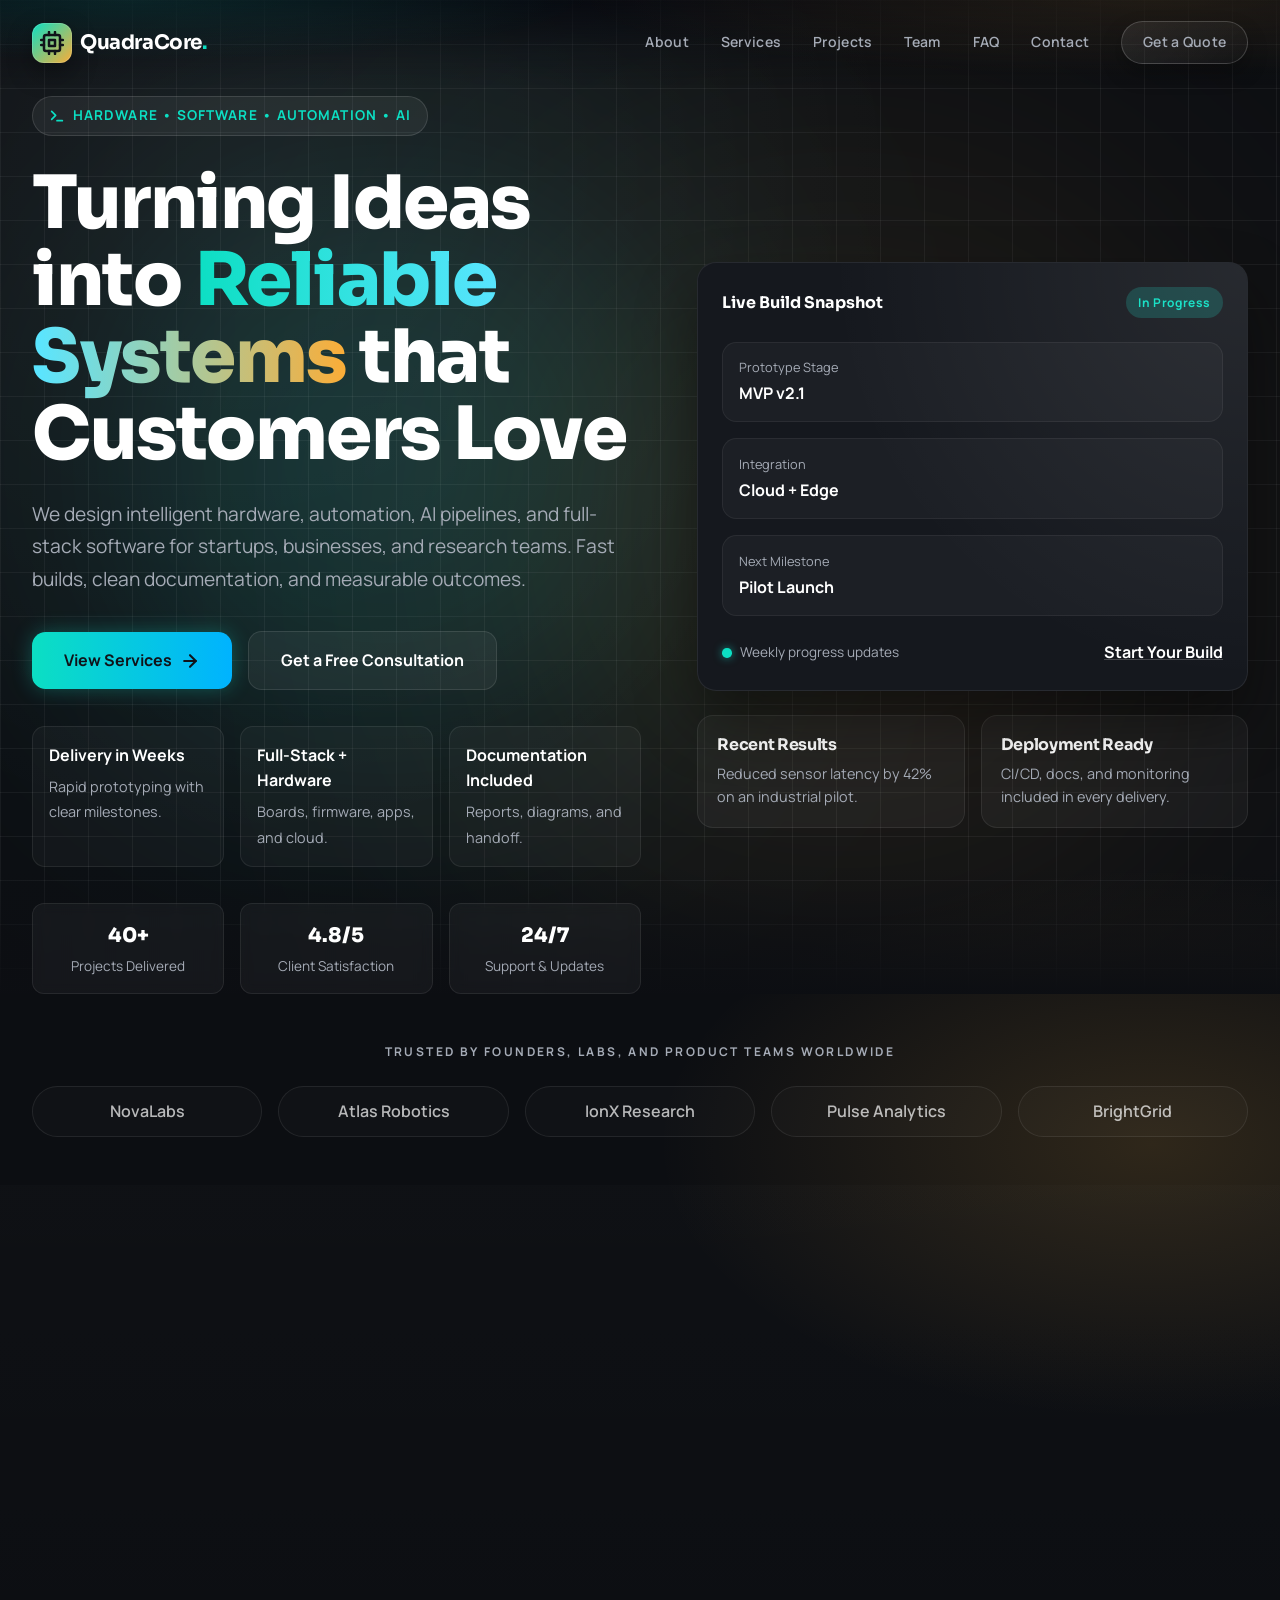
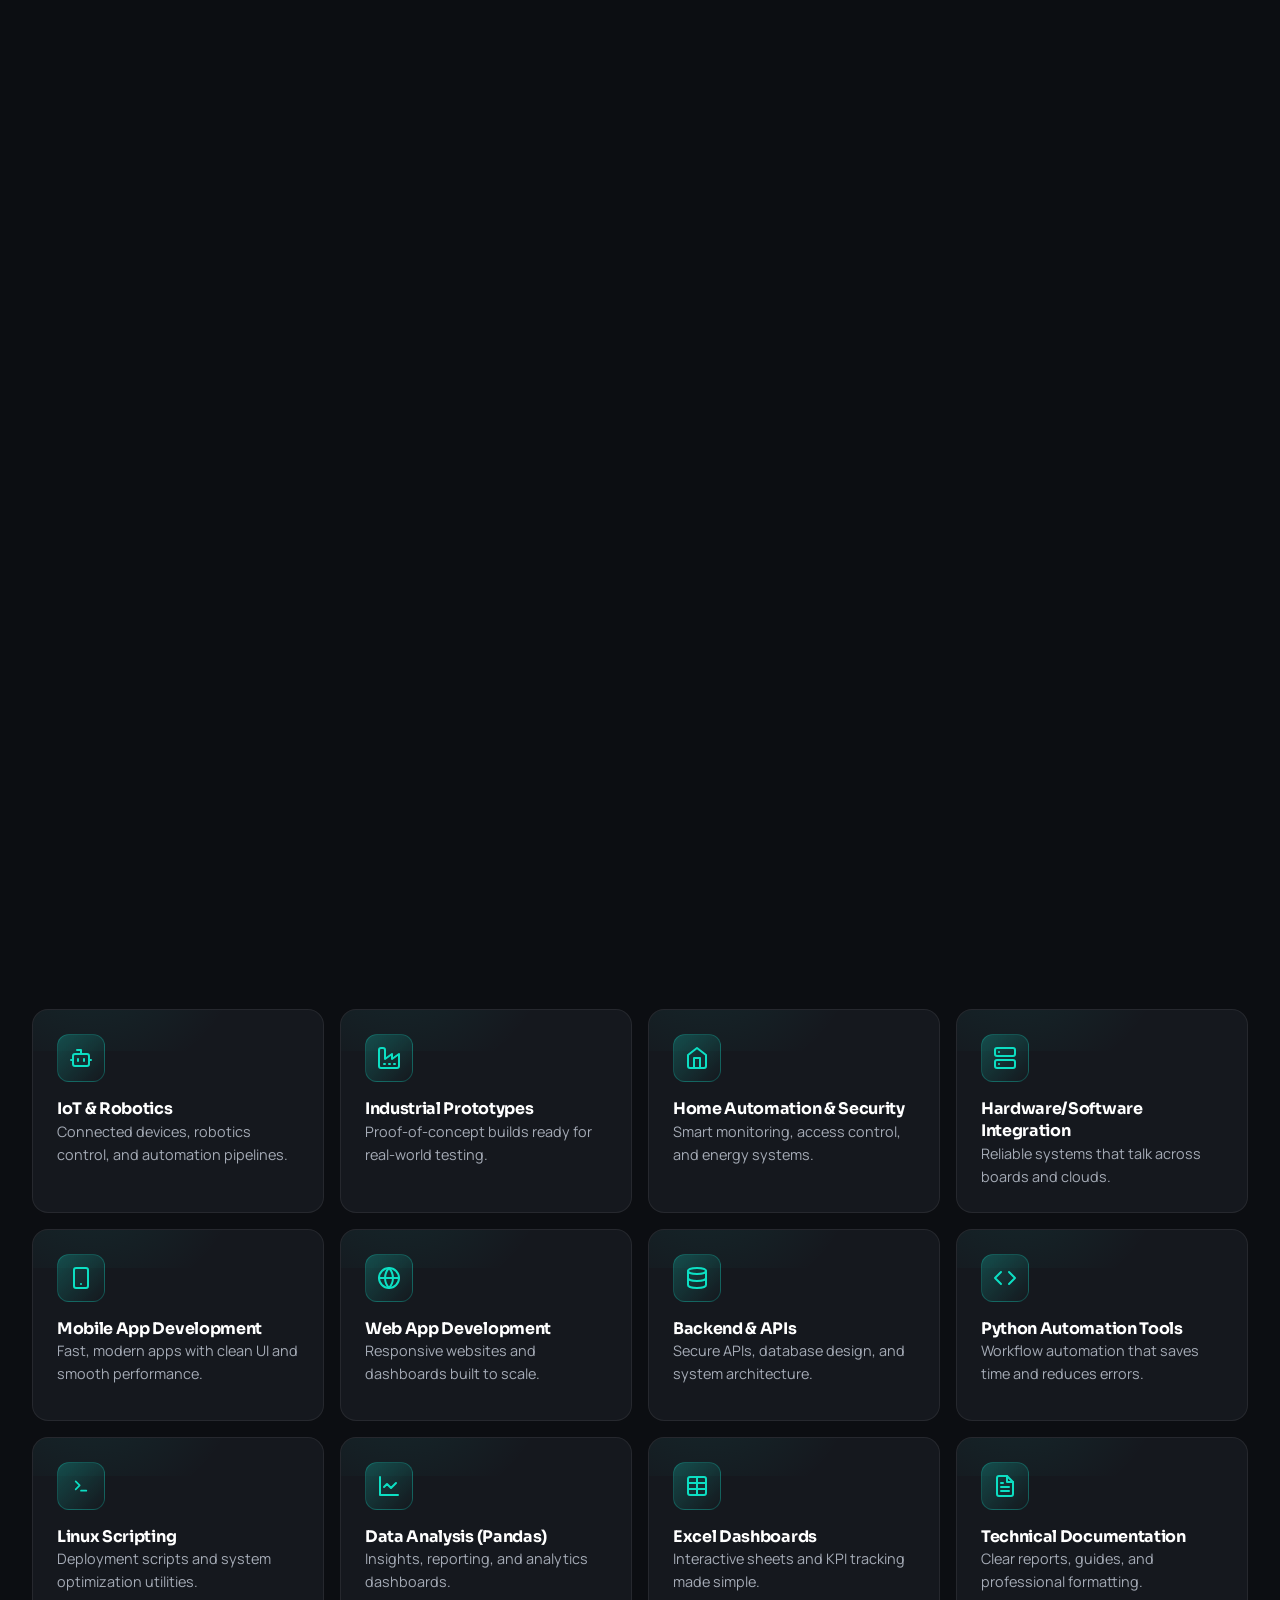
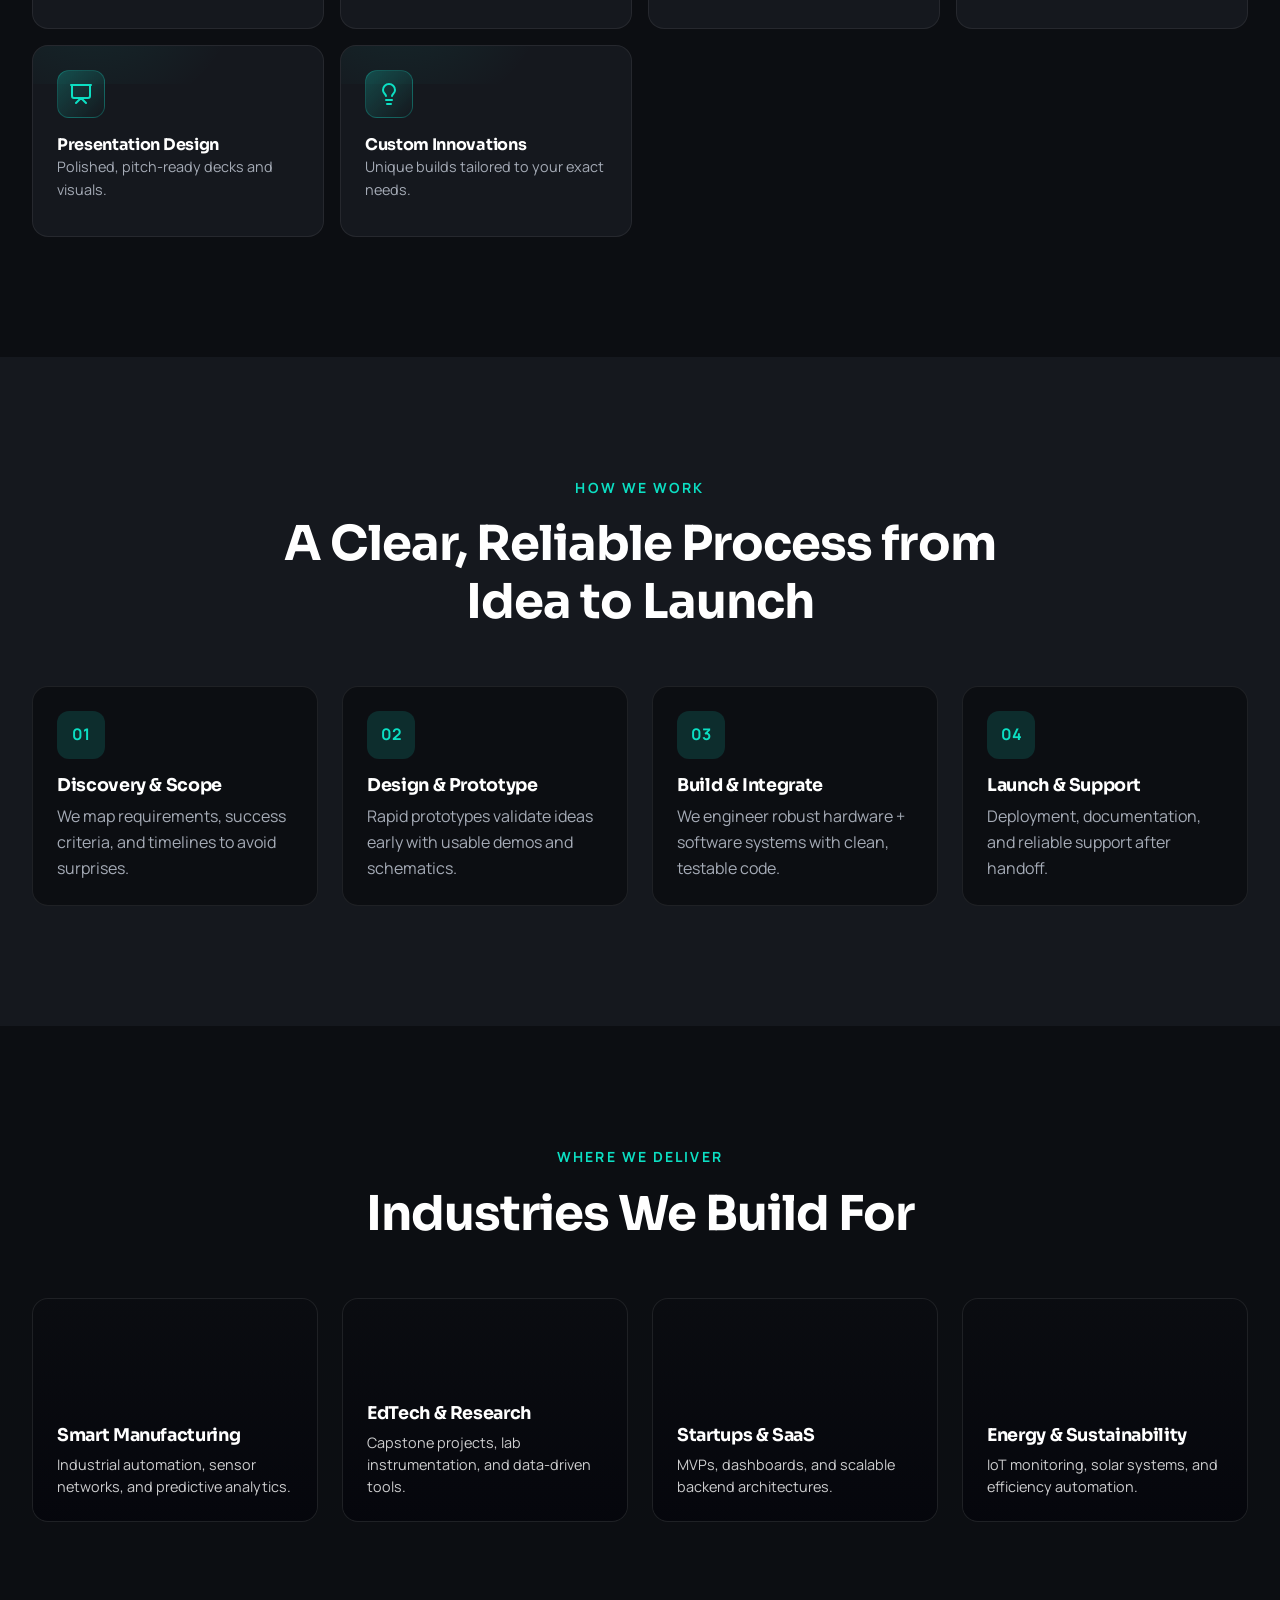
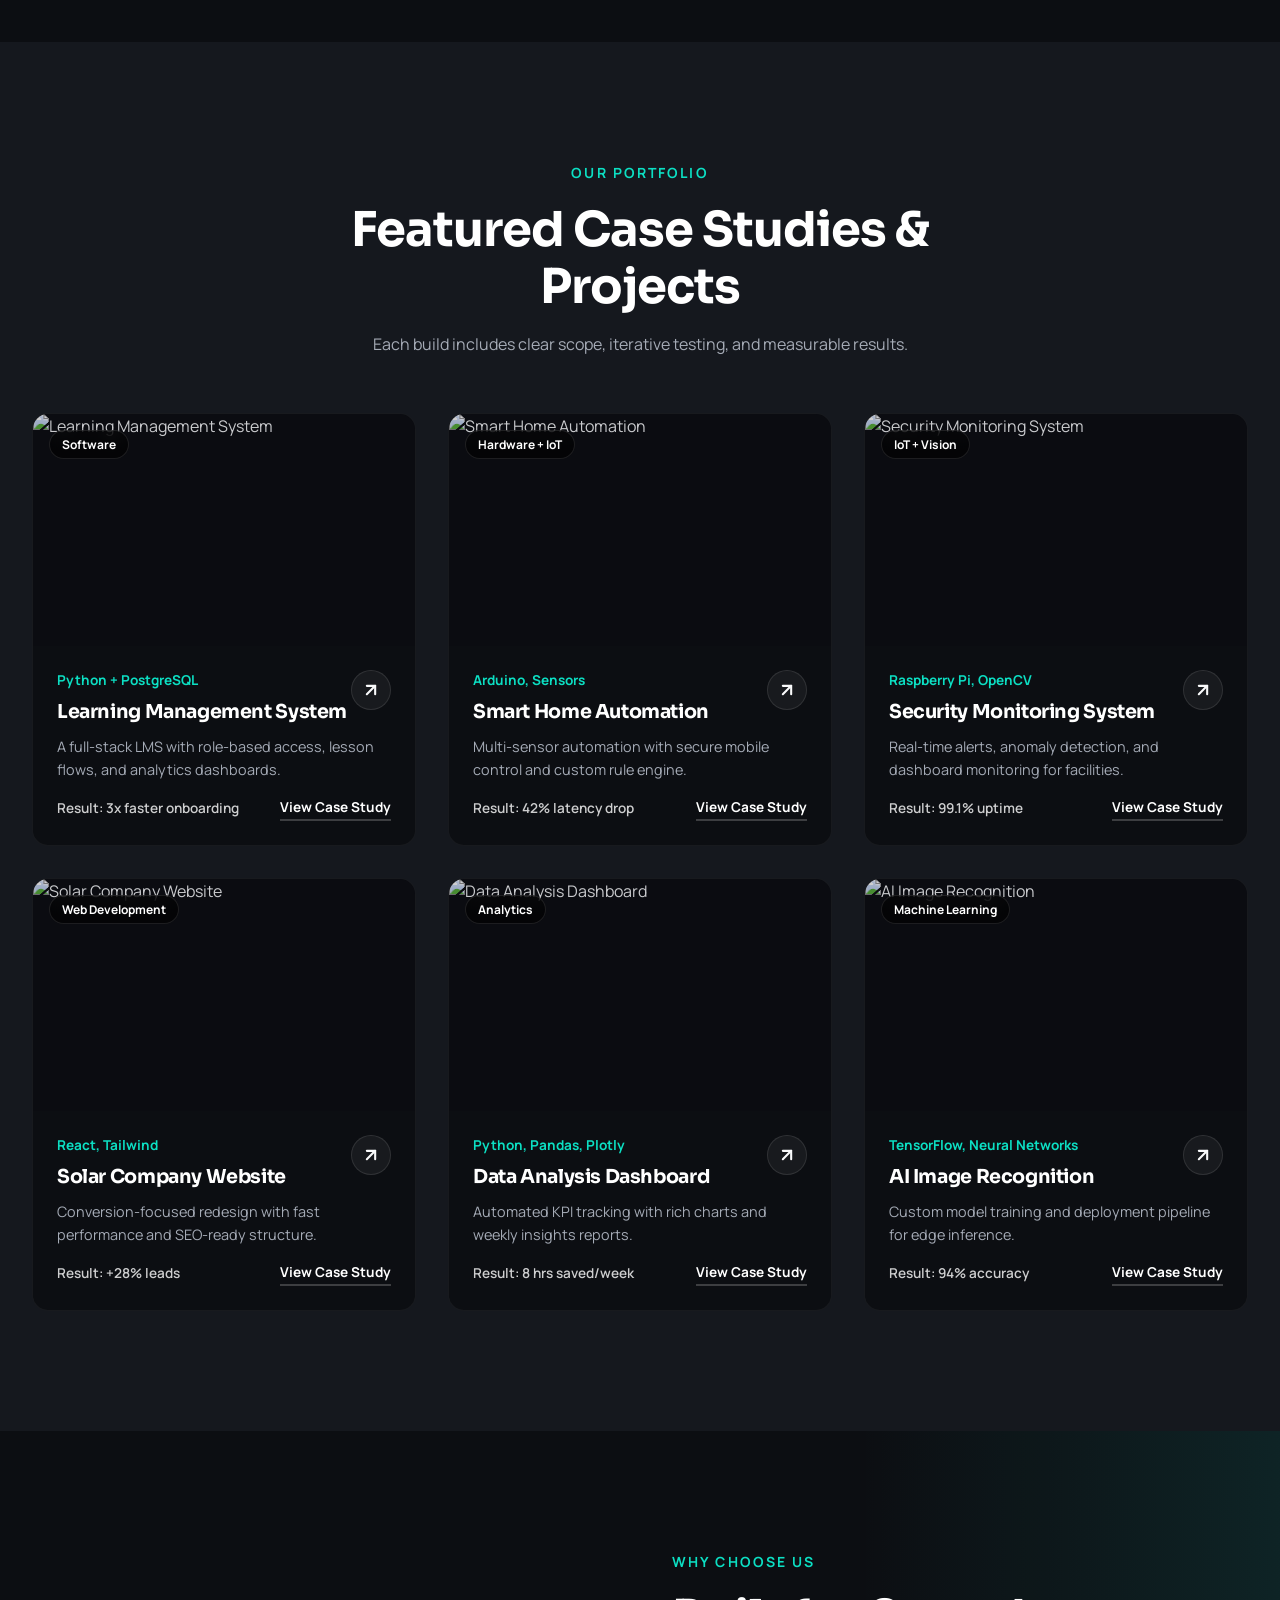
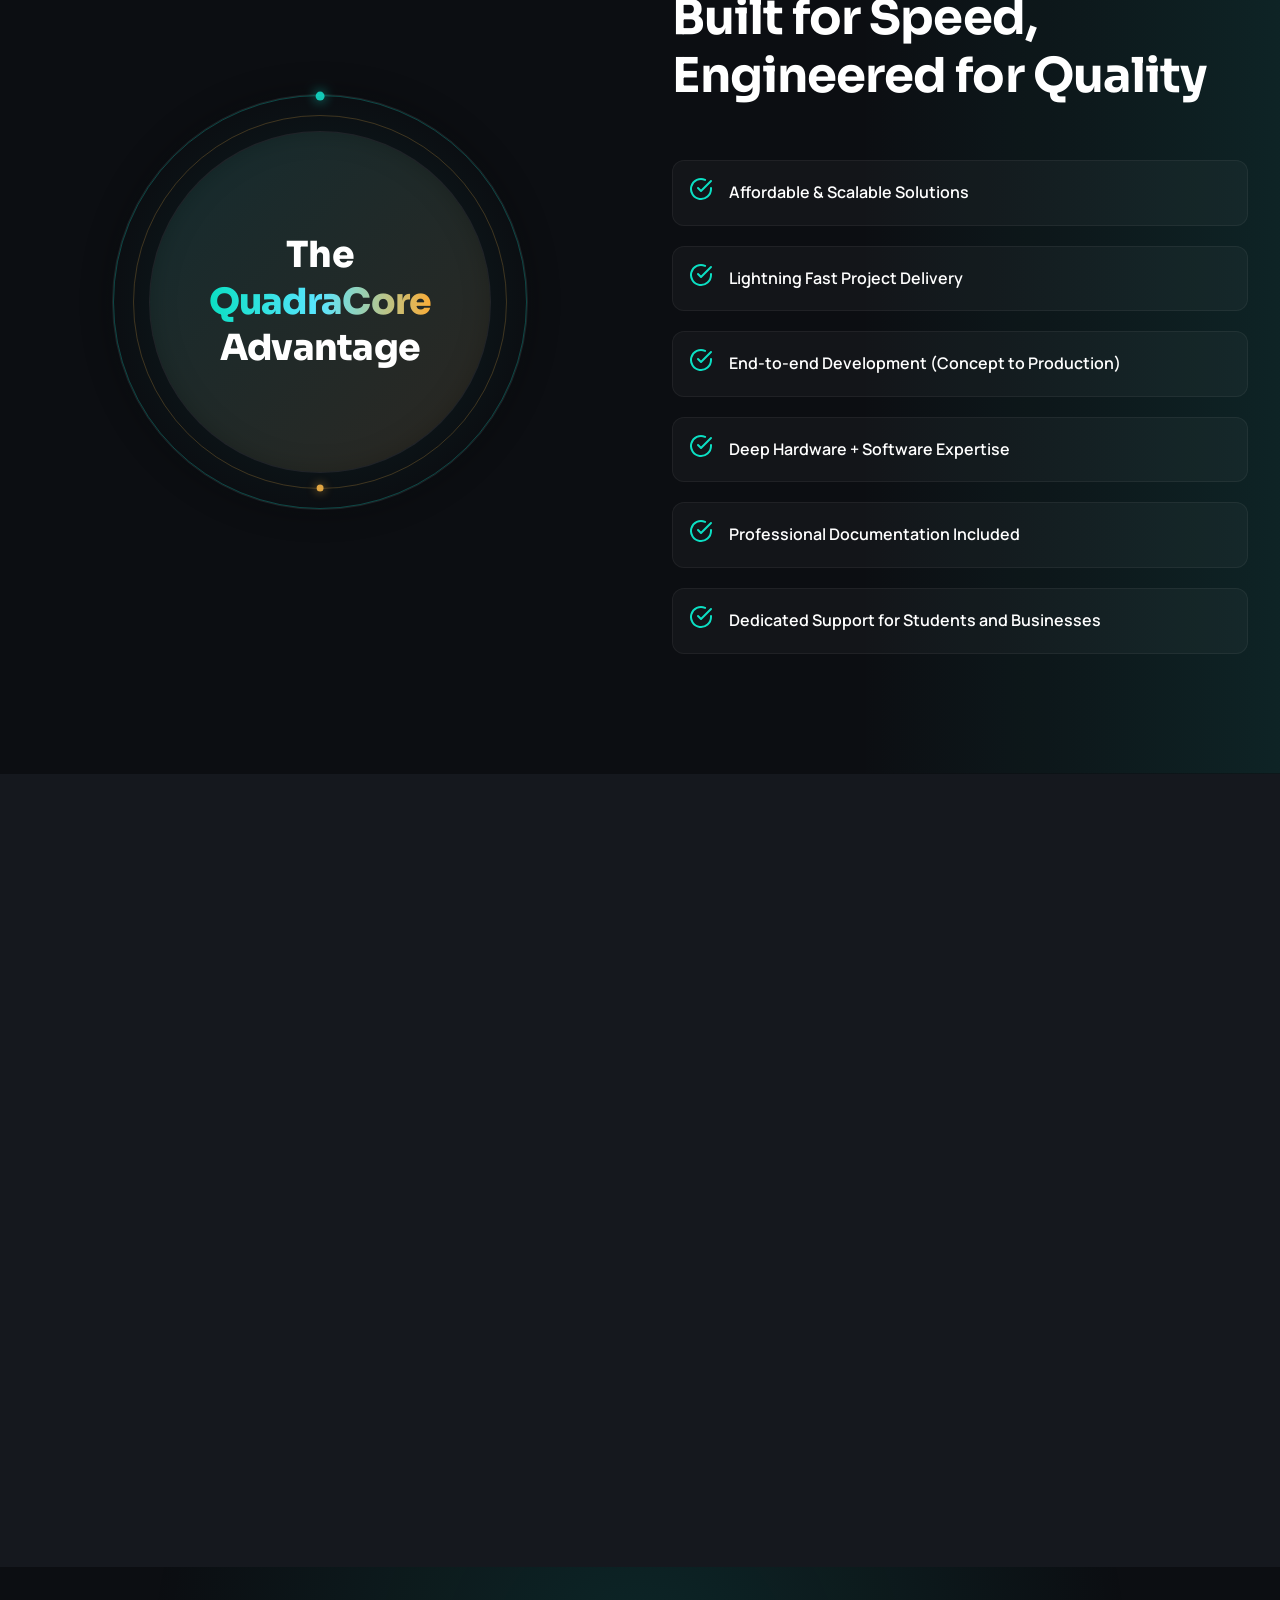
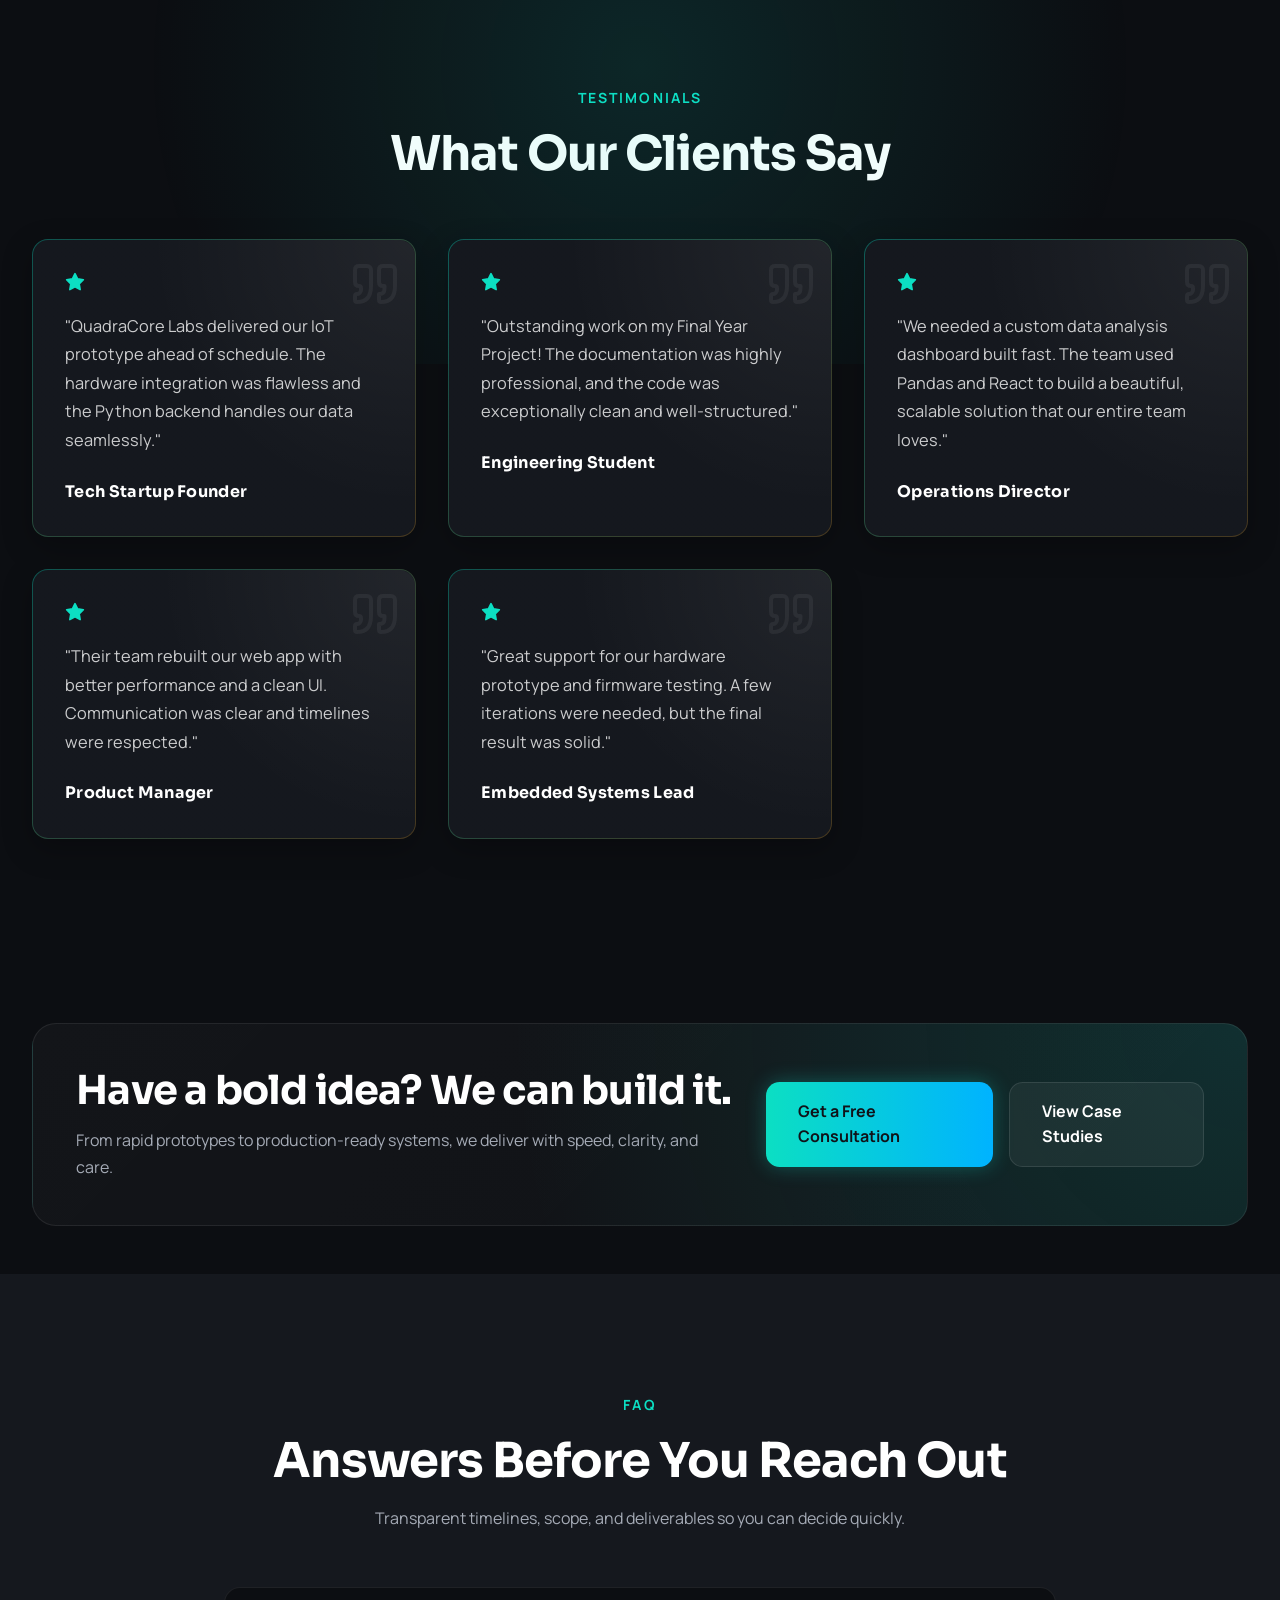
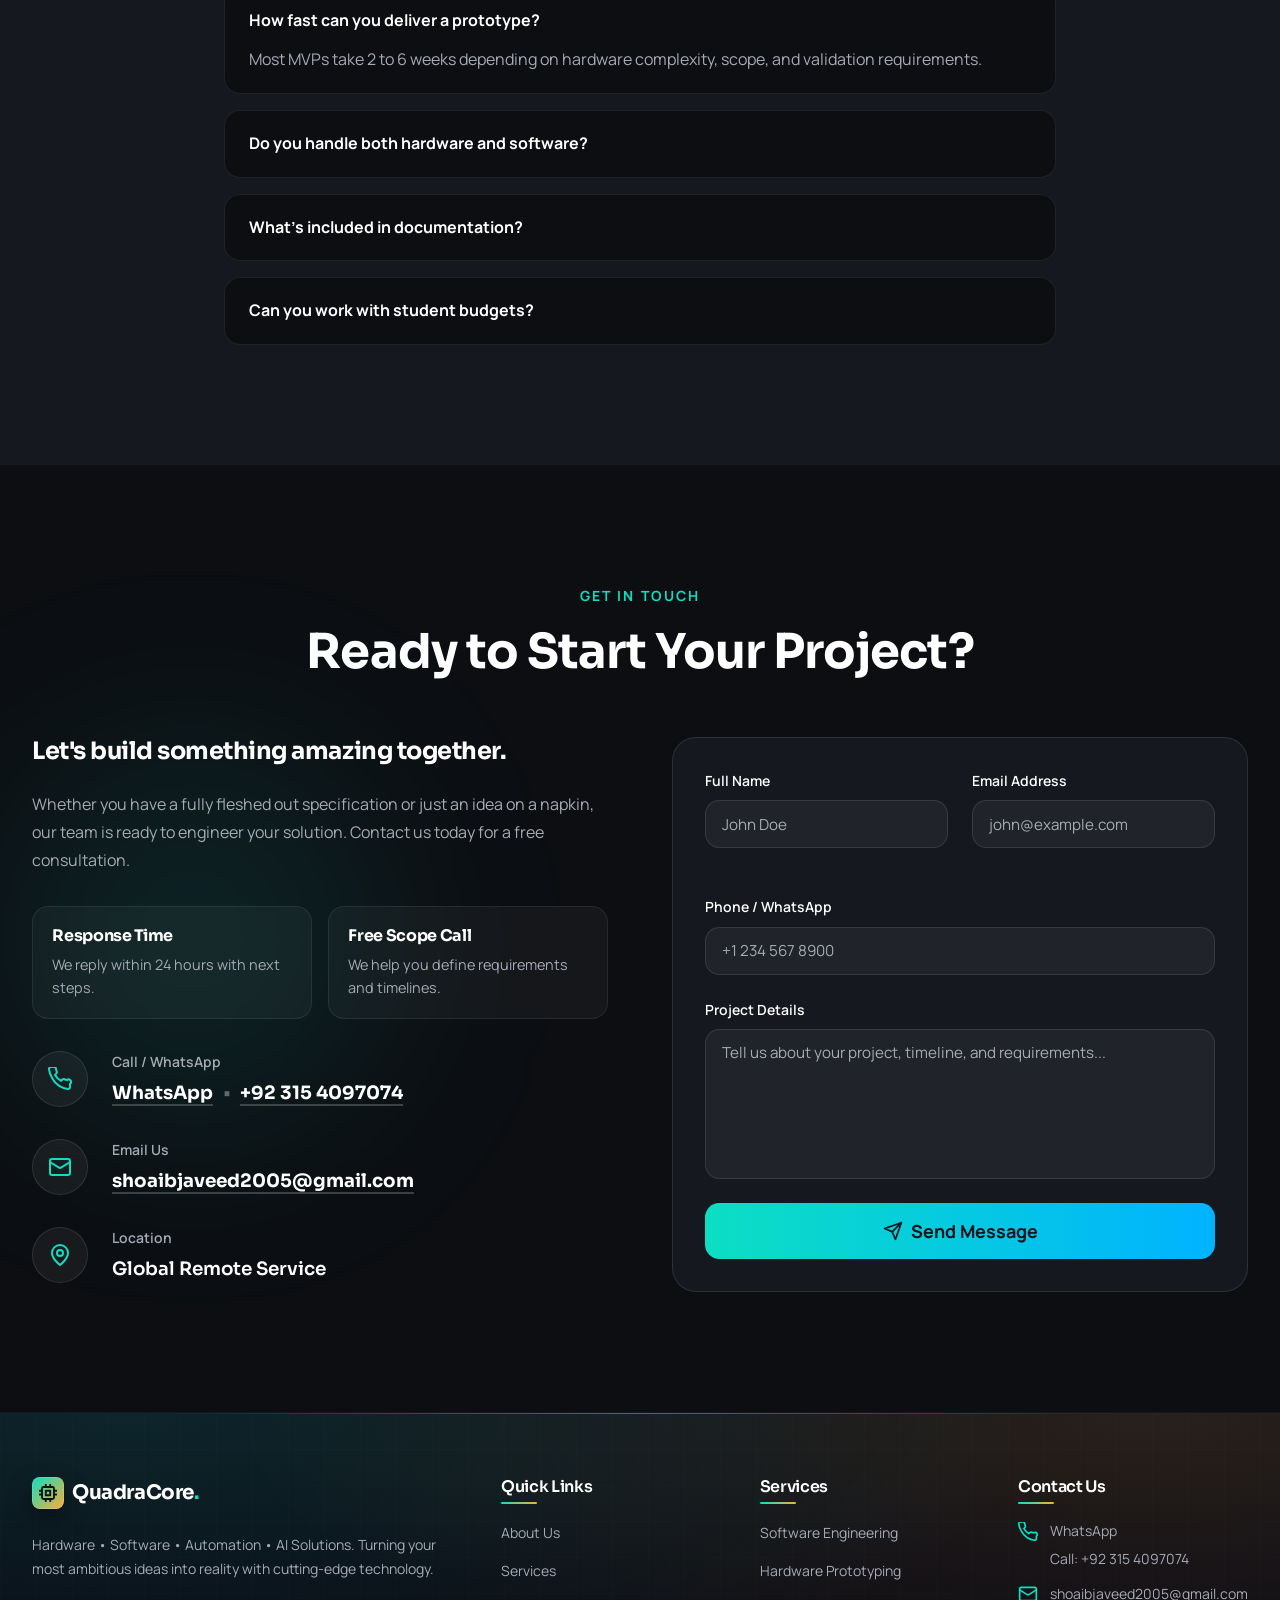
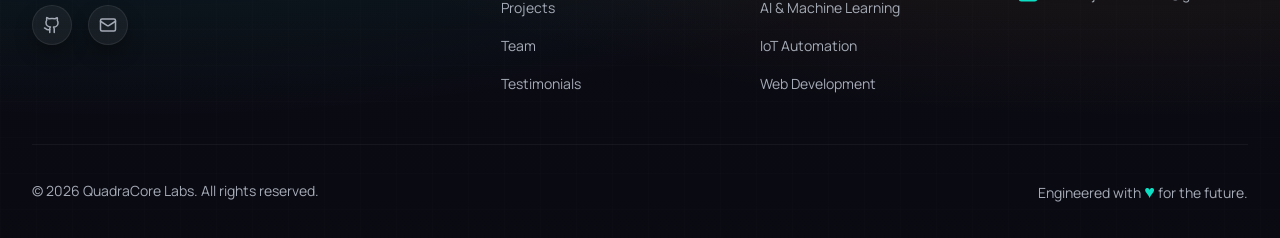
==== commit e54d41f1: "Fix: Added input names and icon logic for form" ====
--- a/index.html
+++ b/index.html
@@ -578,24 +578,24 @@
             <div class="form-row">
               <div class="form-group">
                 <label class="form-label" for="input-name">Full Name</label>
-                <input class="form-input" id="input-name" type="text" placeholder="John Doe" autocomplete="name" />
+                <input class="form-input" id="input-name" name="name" type="text" placeholder="John Doe" autocomplete="name" />
                 <span class="form-error" id="err-name">Please enter your name.</span>
               </div>
               <div class="form-group">
                 <label class="form-label" for="input-email">Email Address</label>
-                <input class="form-input" id="input-email" type="email" placeholder="john@example.com" autocomplete="email" />
+                <input class="form-input" id="input-email" name="email" type="email" placeholder="john@example.com" autocomplete="email" />
                 <span class="form-error" id="err-email">Please enter a valid email.</span>
               </div>
             </div>
 
             <div class="form-group">
               <label class="form-label" for="input-phone">Phone / WhatsApp</label>
-              <input class="form-input" id="input-phone" type="tel" placeholder="+1 234 567 8900" autocomplete="tel" />
+              <input class="form-input" id="input-phone" name="phone" type="tel" placeholder="+1 234 567 8900" autocomplete="tel" />
             </div>
 
             <div class="form-group">
               <label class="form-label" for="input-message">Project Details</label>
-              <textarea class="form-textarea" id="input-message" placeholder="Tell us about your project, timeline, and requirements..."></textarea>
+              <textarea class="form-textarea" id="input-message" name="message" placeholder="Tell us about your project, timeline, and requirements..."></textarea>
               <span class="form-error" id="err-message">Please describe your project.</span>
             </div>
 
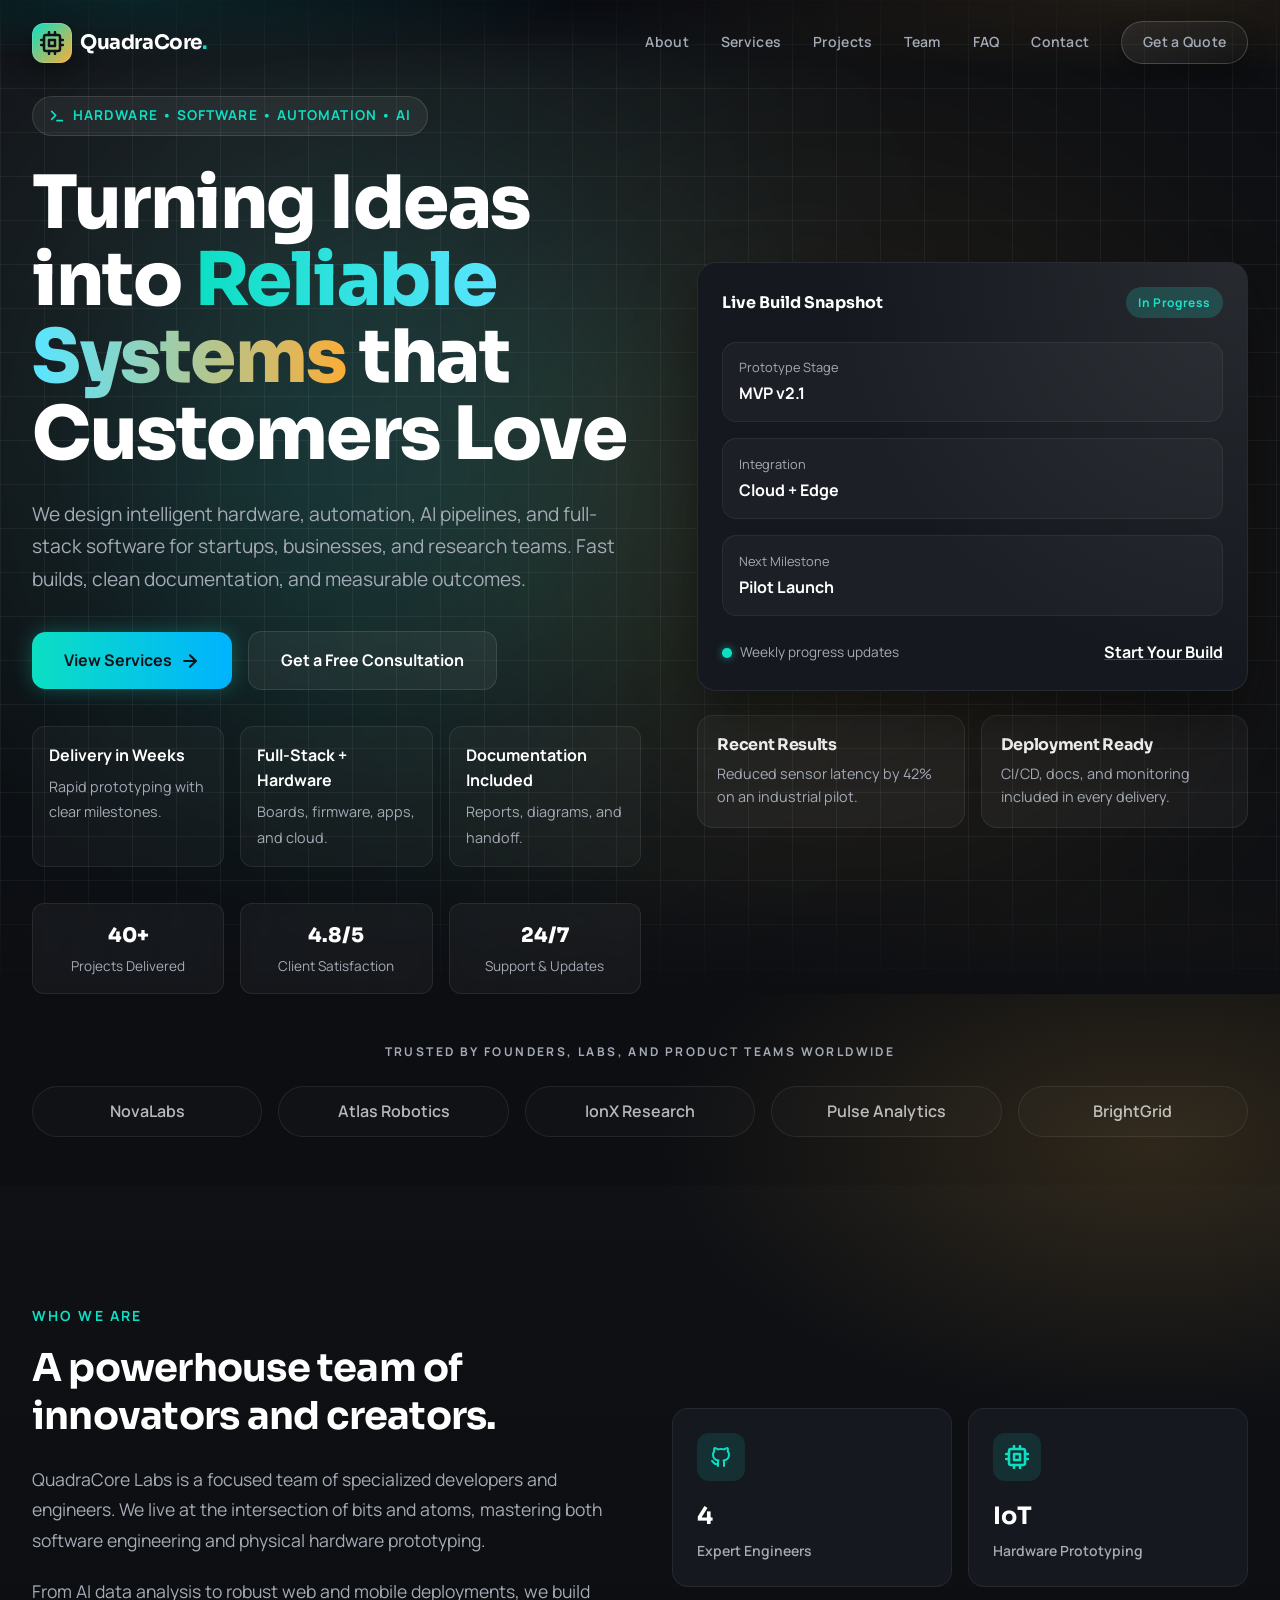
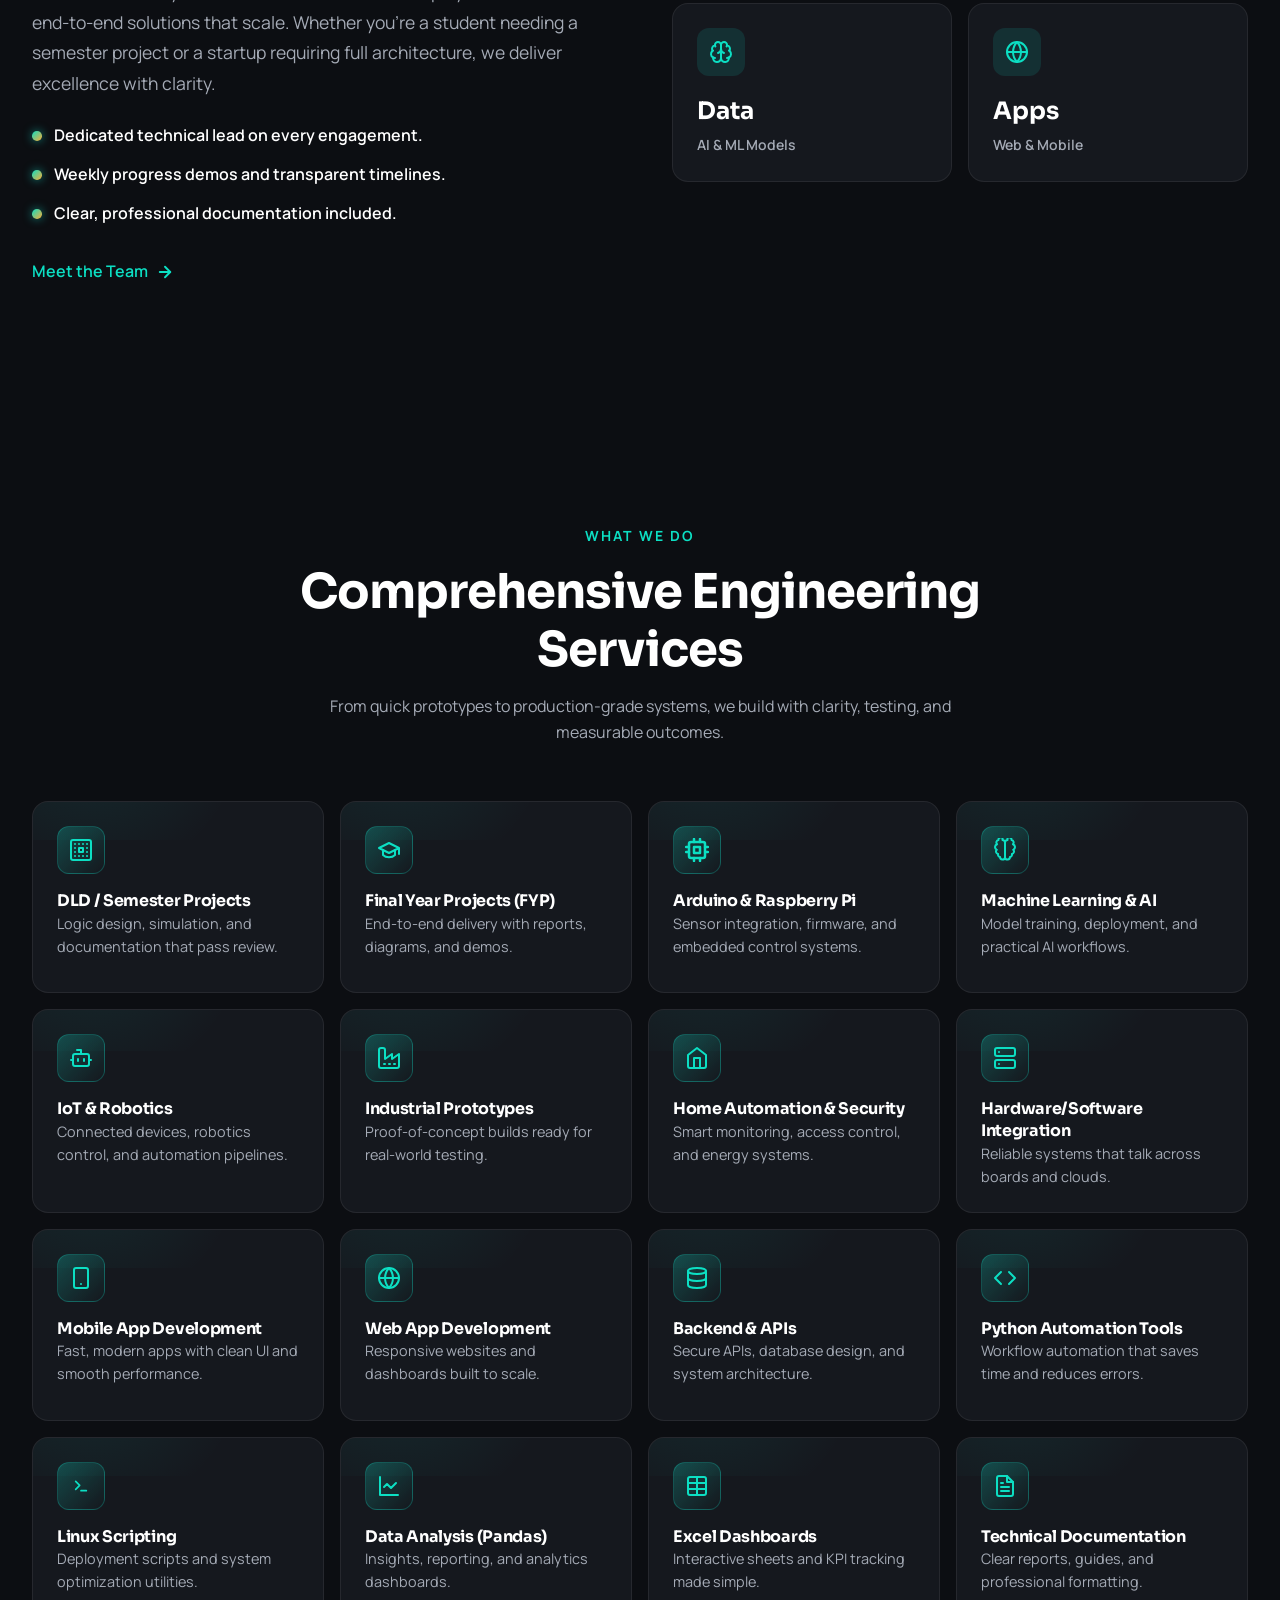
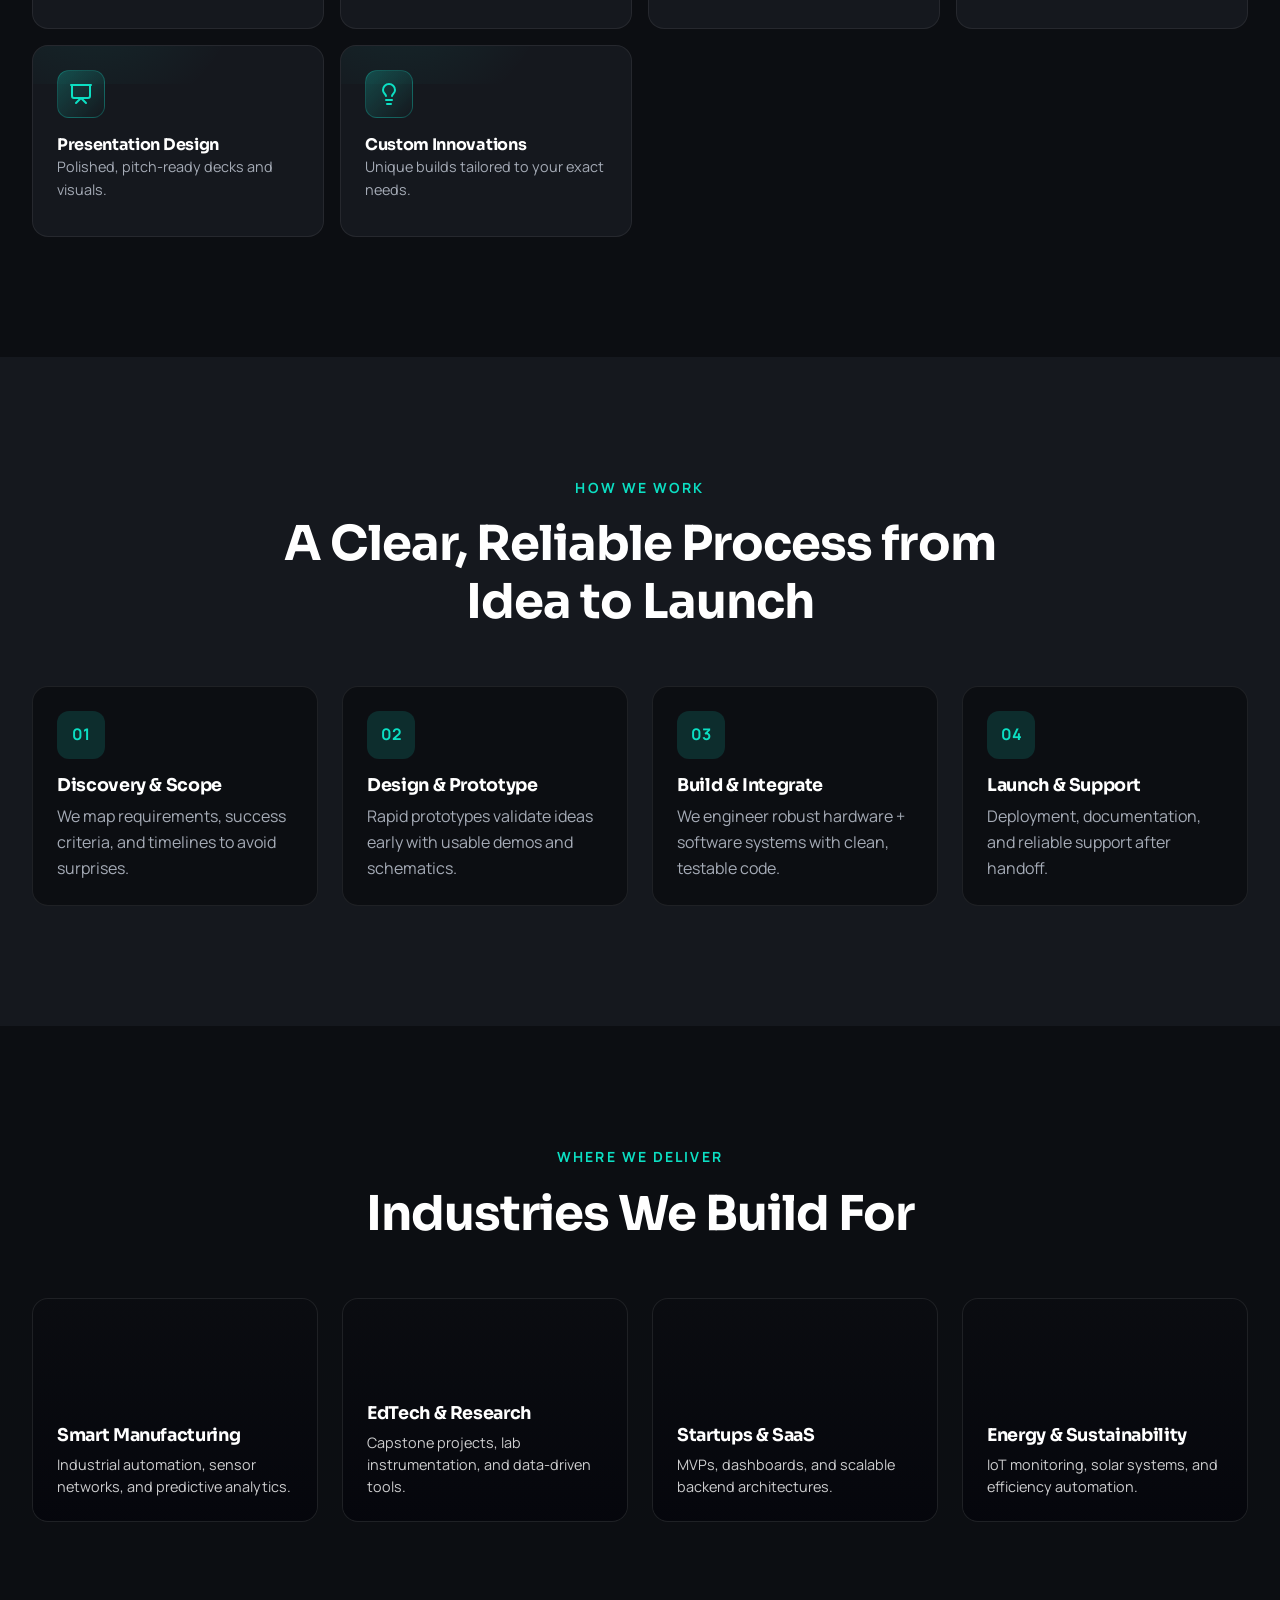
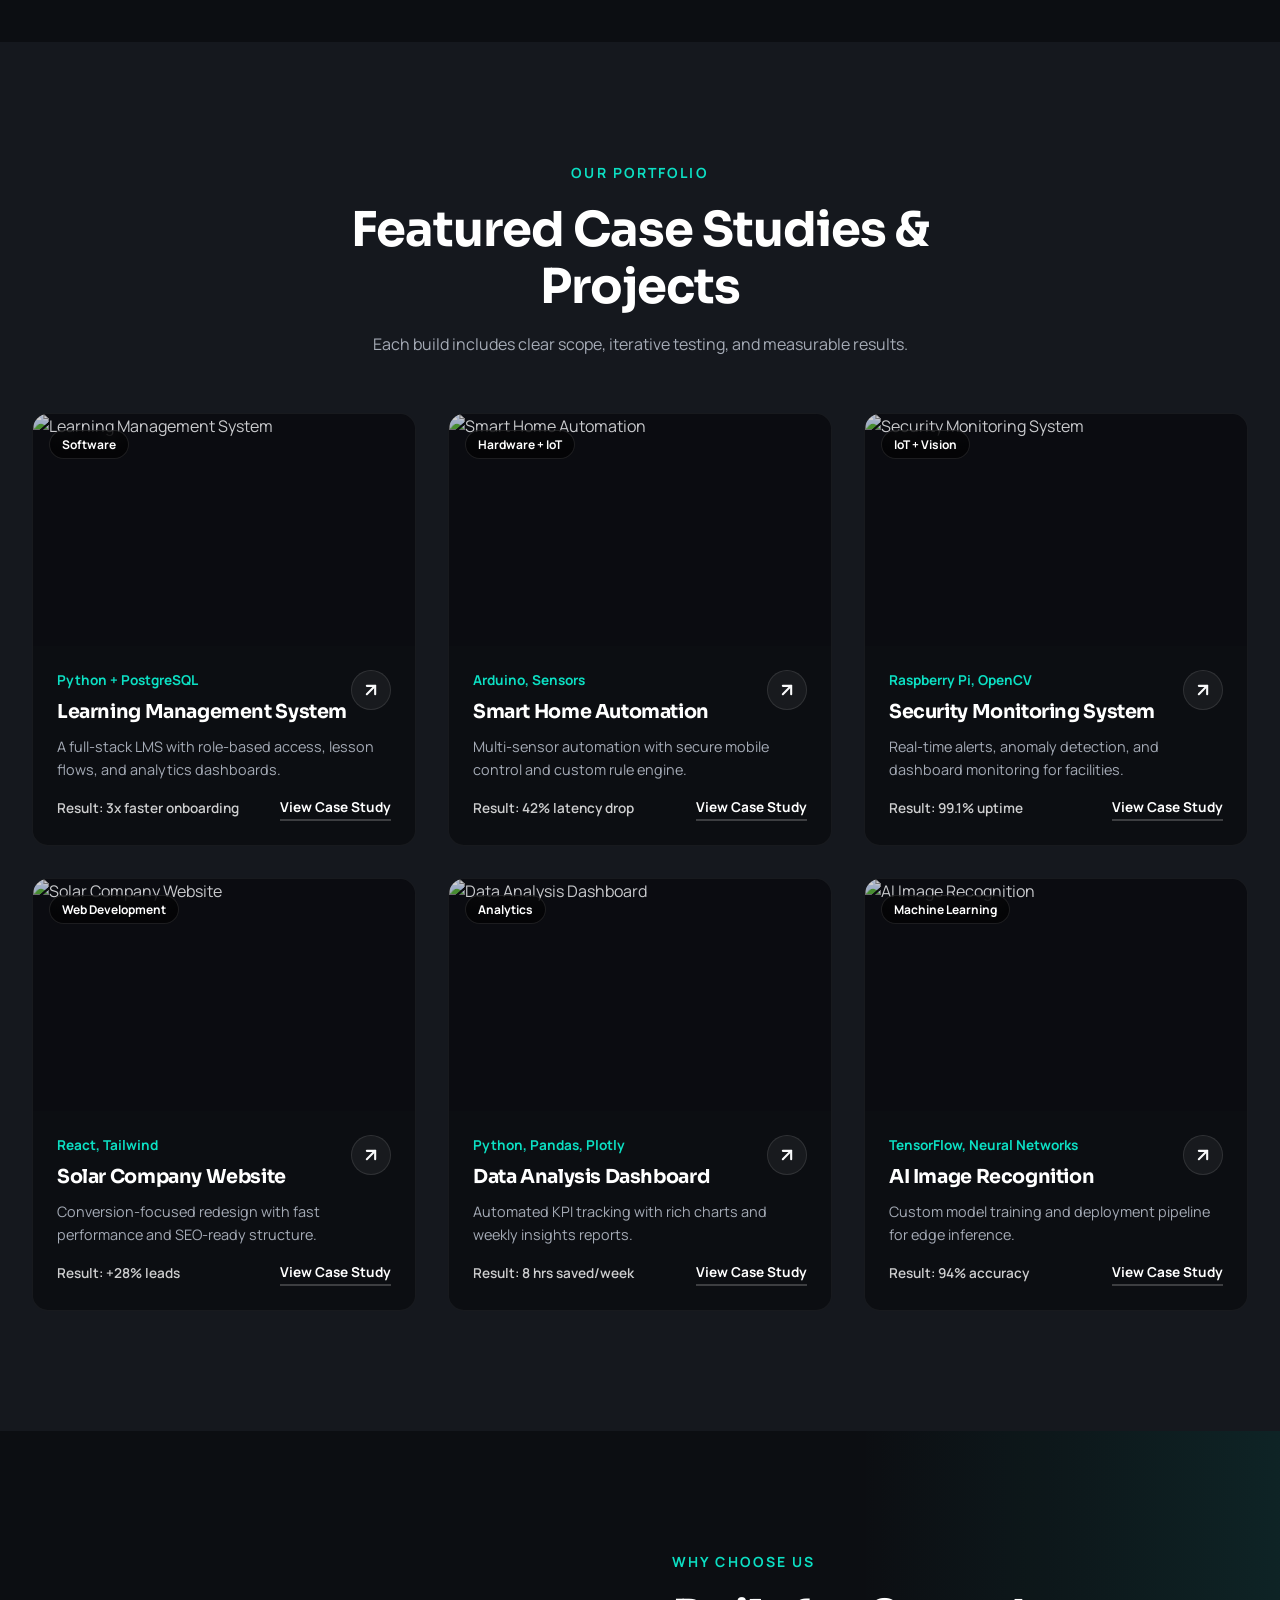
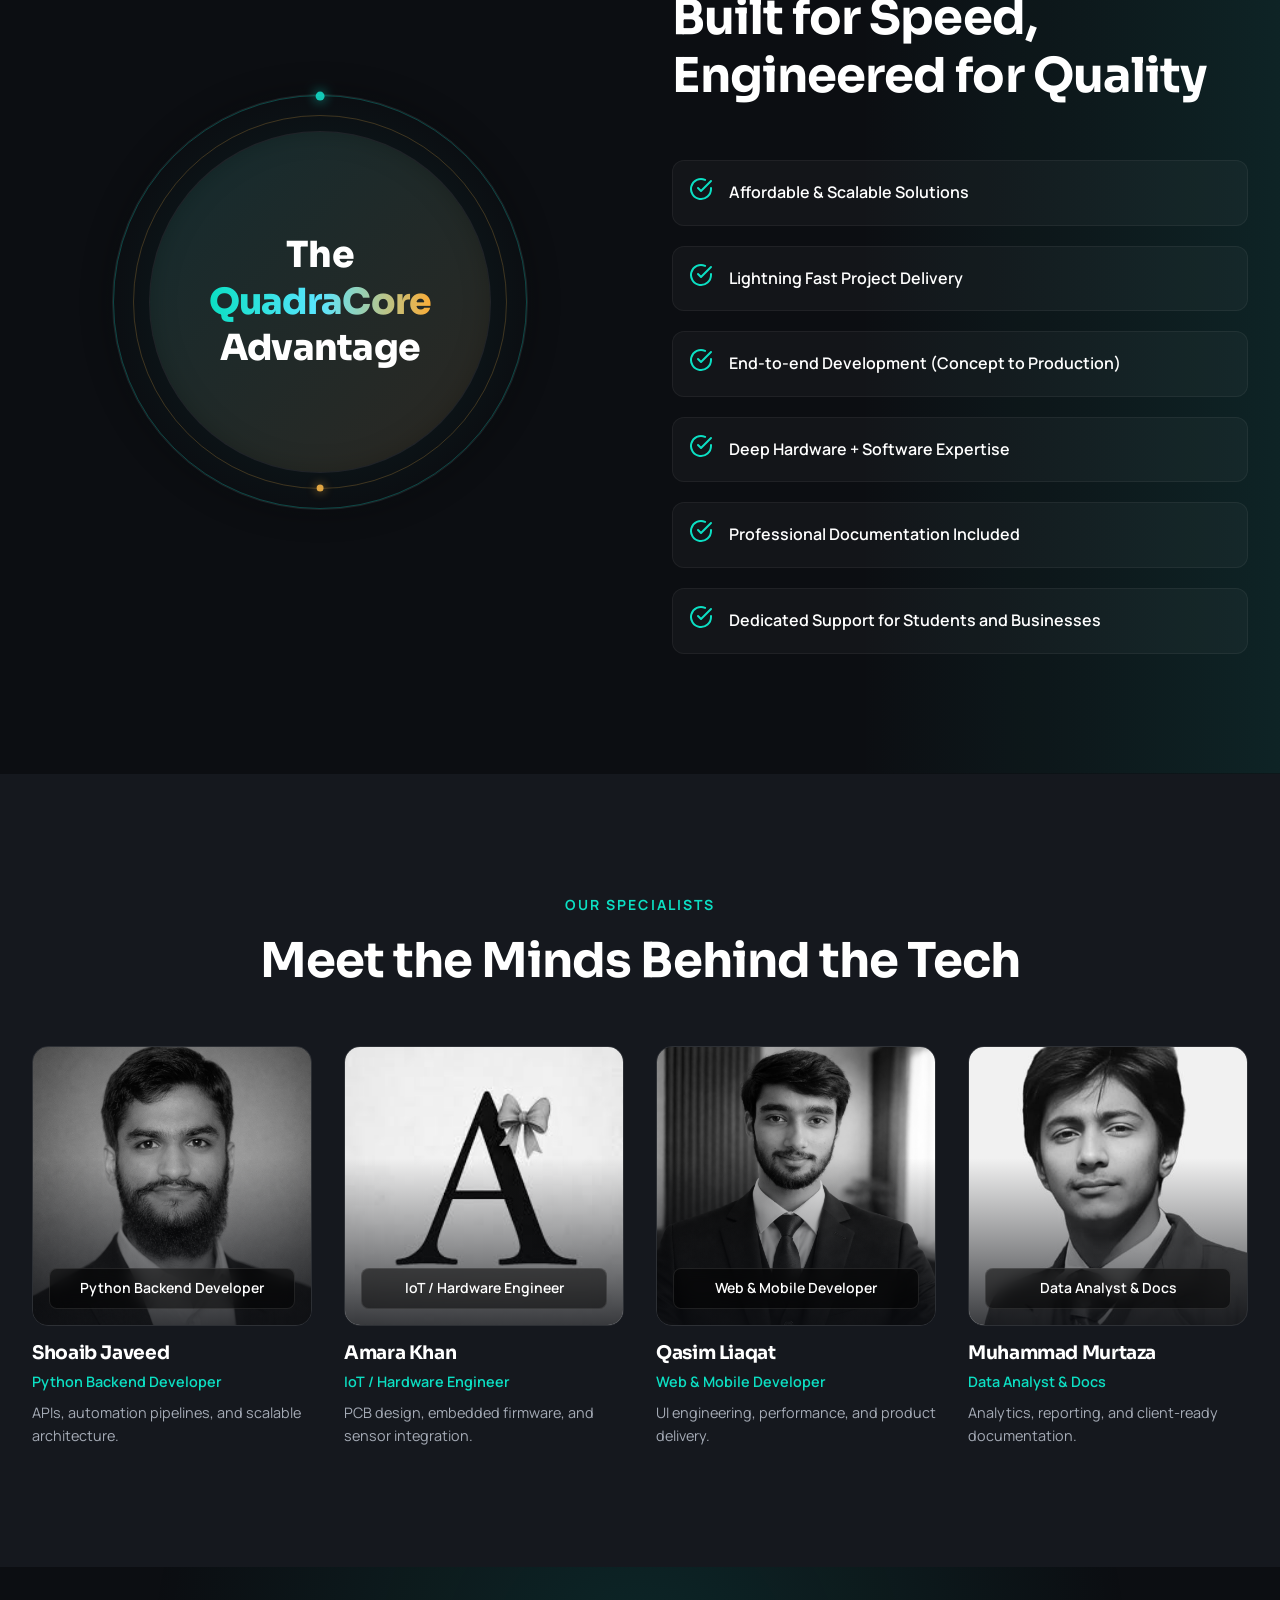
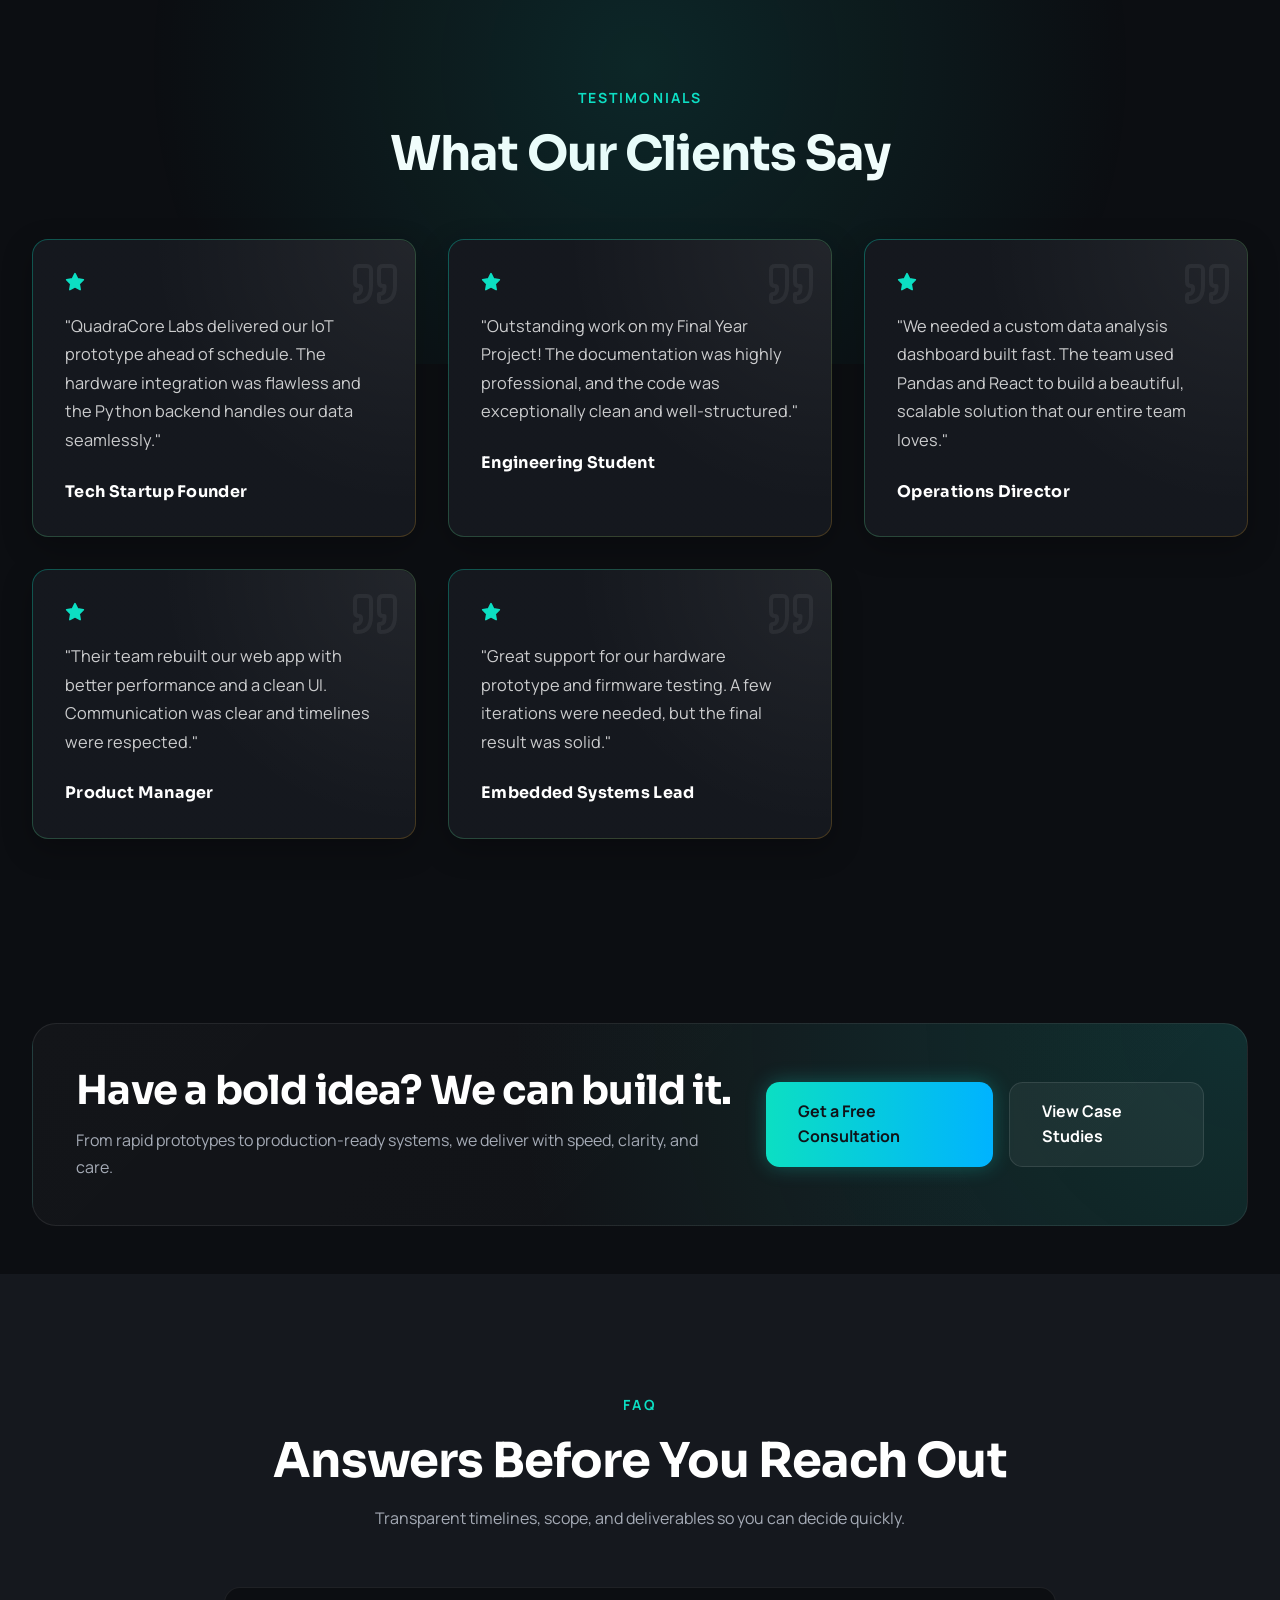
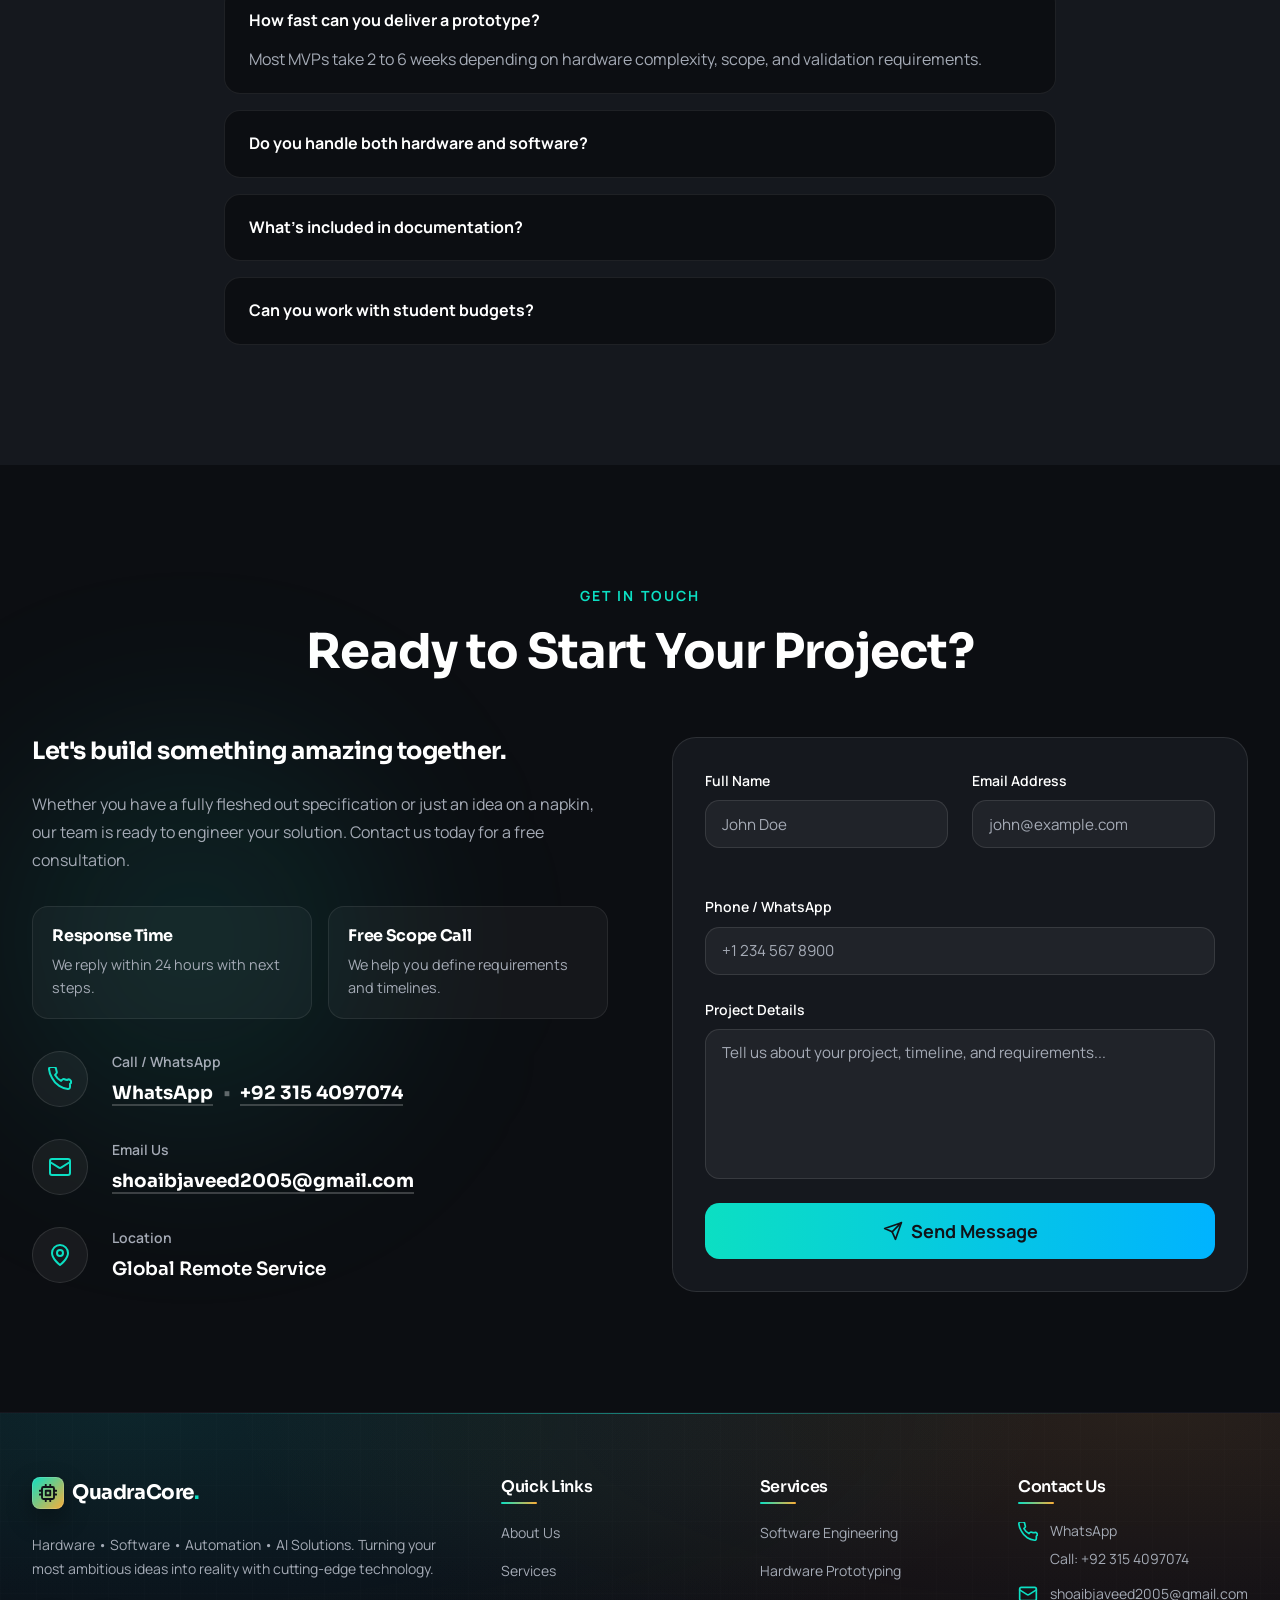
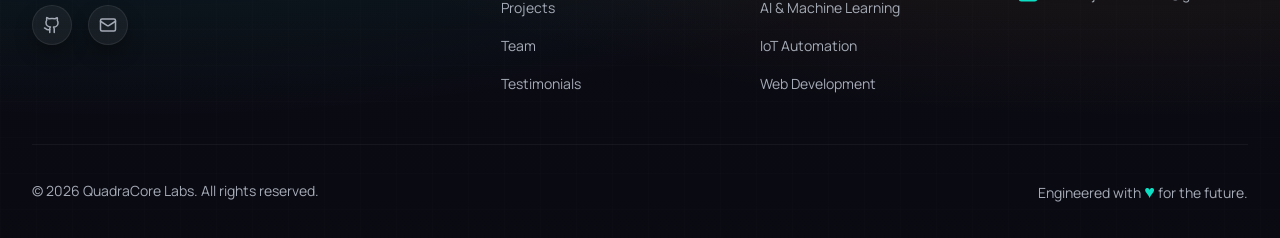
==== commit 19c923ba: "Fix: Added specilaist images" ====
--- a/index.html
+++ b/index.html
@@ -3,7 +3,8 @@
 <head>
   <meta charset="UTF-8" />
   <meta name="viewport" content="width=device-width, initial-scale=1.0" />
-  <meta name="description" content="QuadraCore Labs — Hardware, Software, Automation & AI Solutions for startups, businesses, researchers, and students worldwide." />
+  <meta name="description" content="QuadraCore Labs provides hardware, software, AI, IoT, and automation solutions for startups and students worldwide">
+  <meta name="keywords" content="AI, IoT, Python, Arduino, FYP, Software Development, Automation, QuadraCore Labs">  
   <title>QuadraCore Labs — Smart Hardware & Software Solutions</title>
   <link rel="stylesheet" href="style.css" />
   <!-- Favicon placeholder: replace with your actual favicon -->
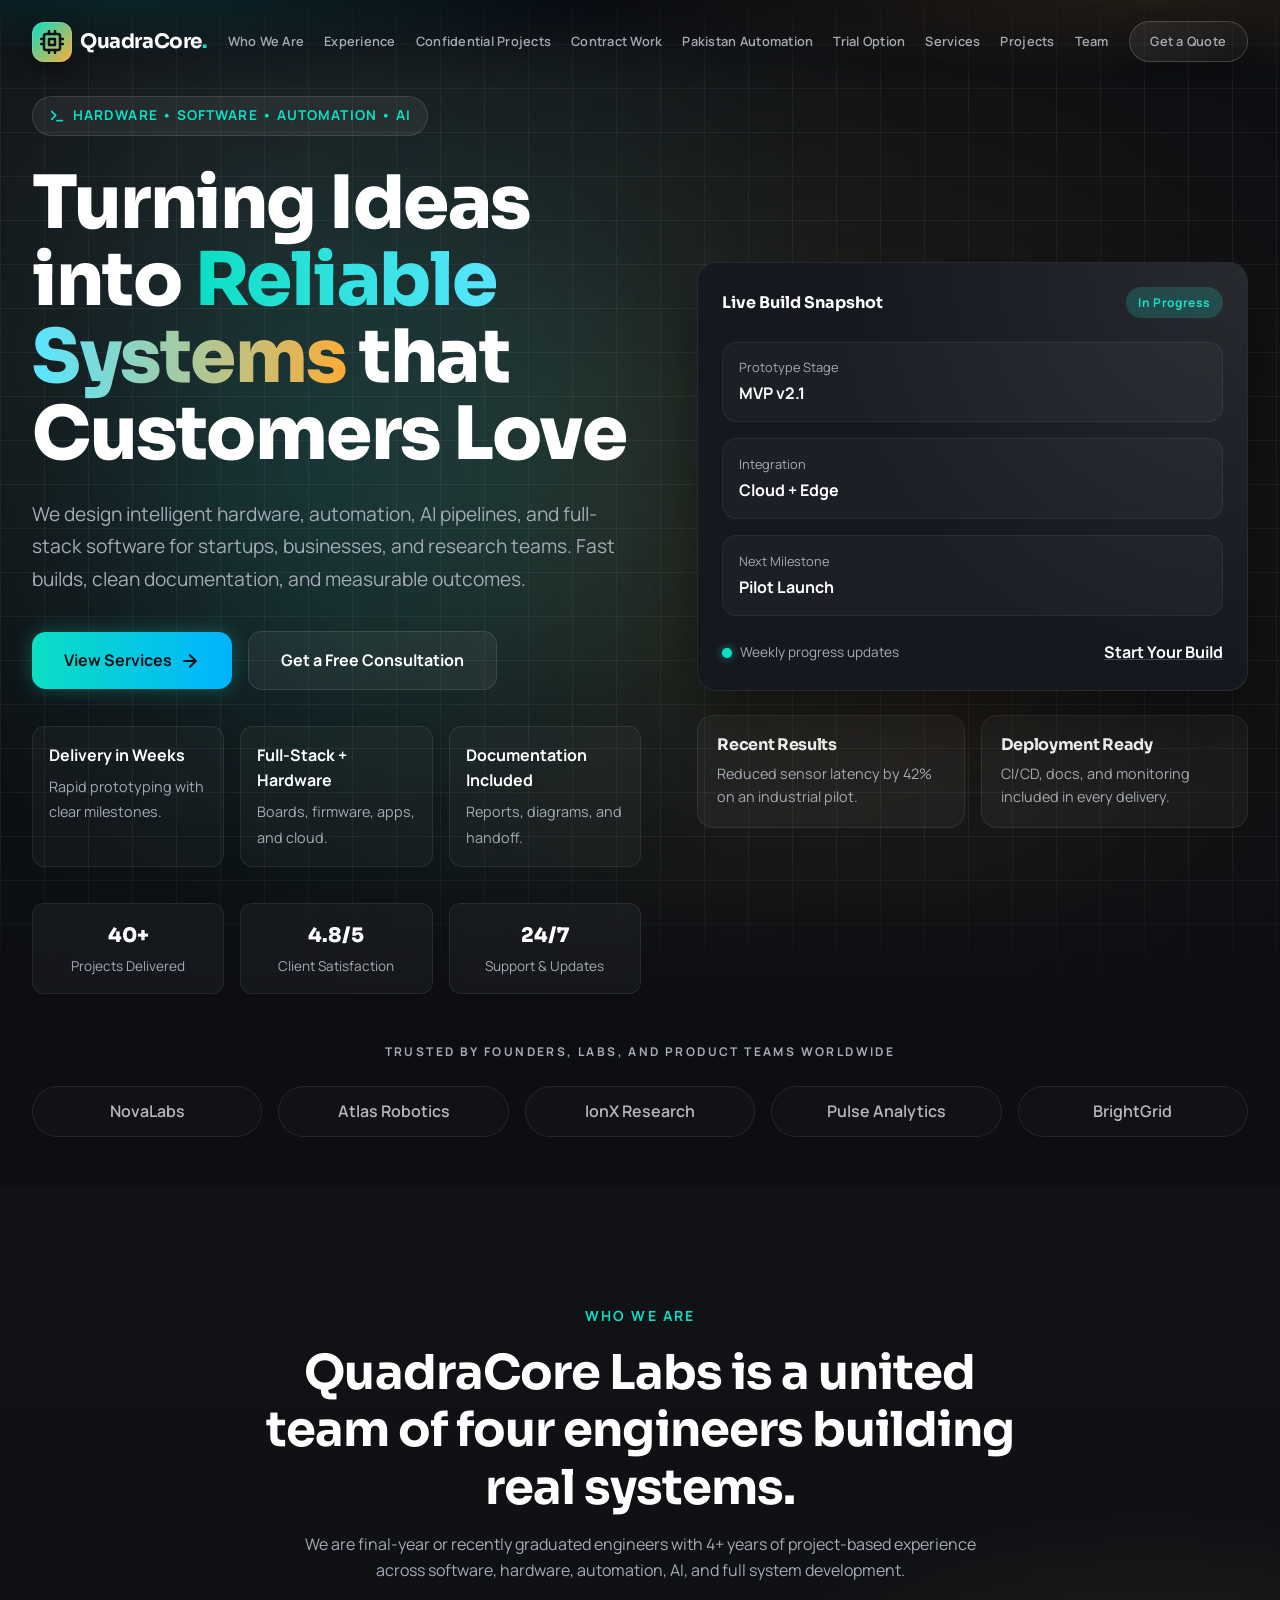
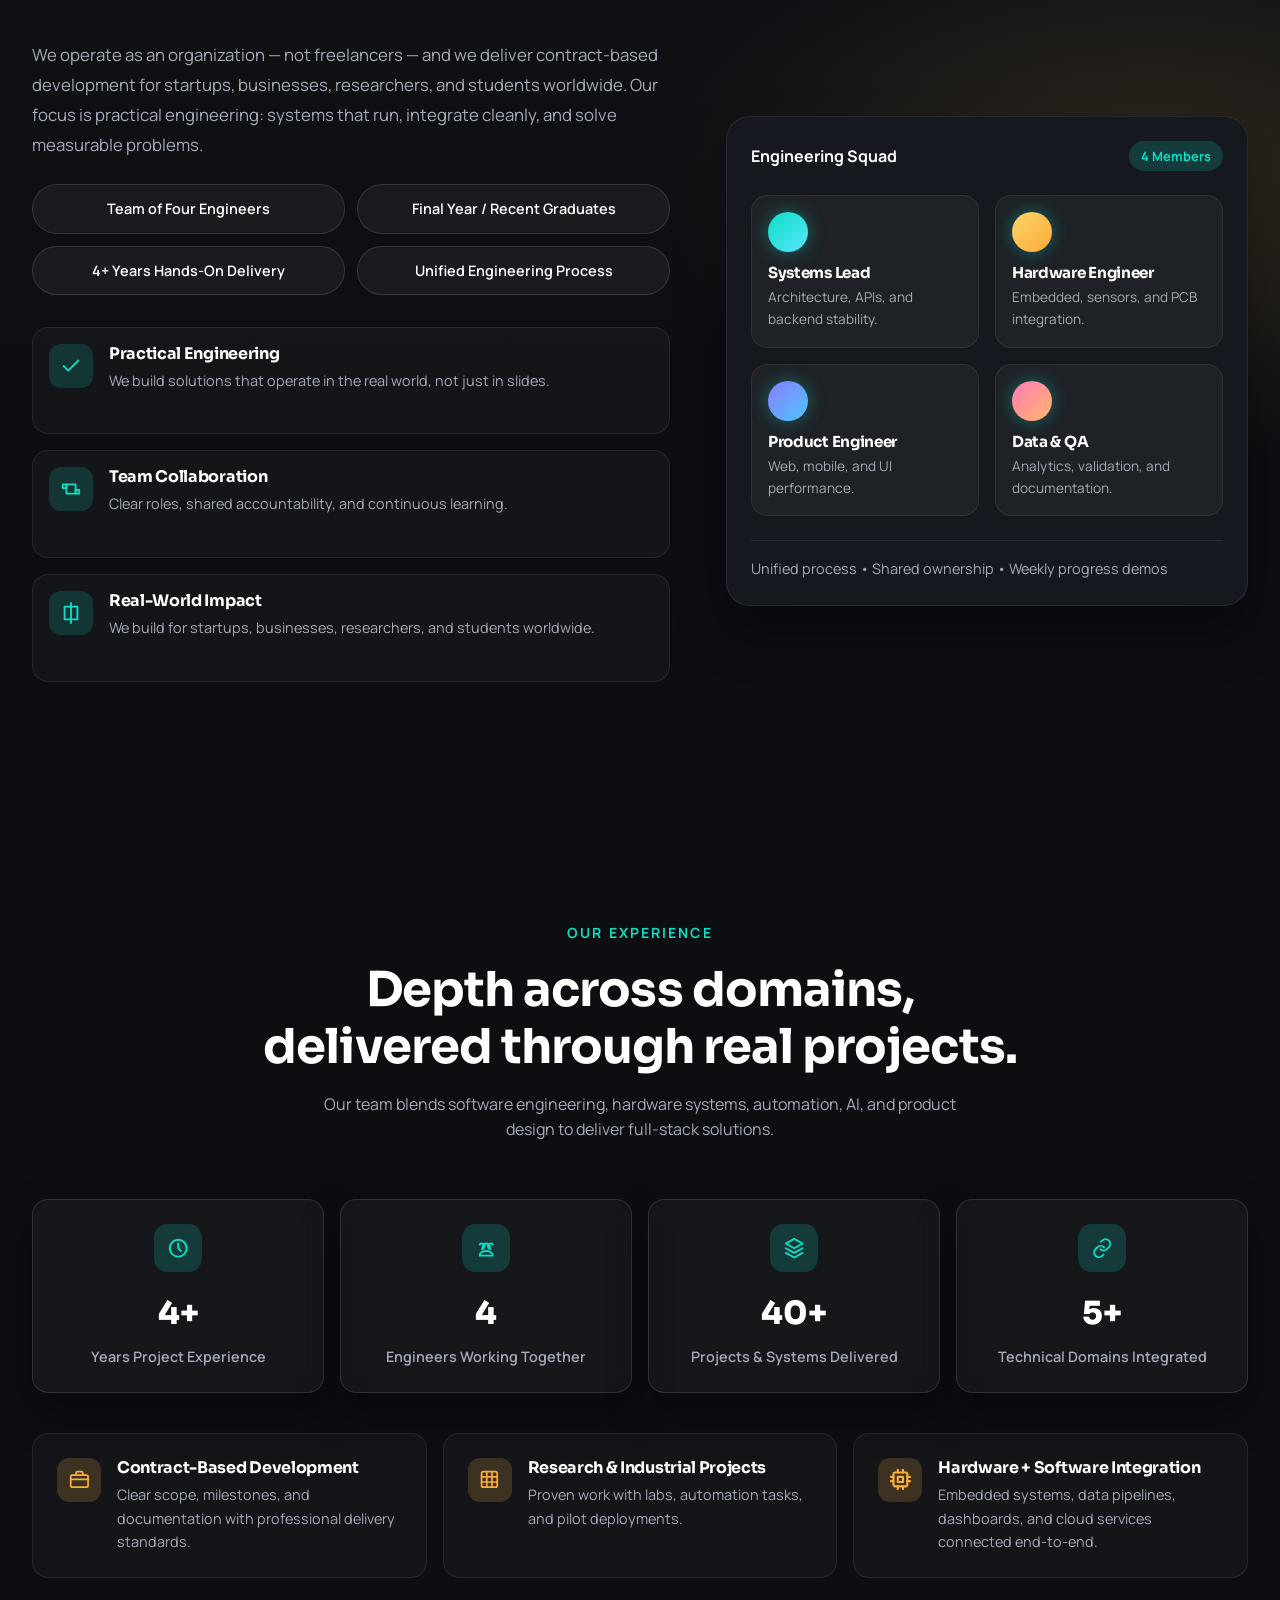
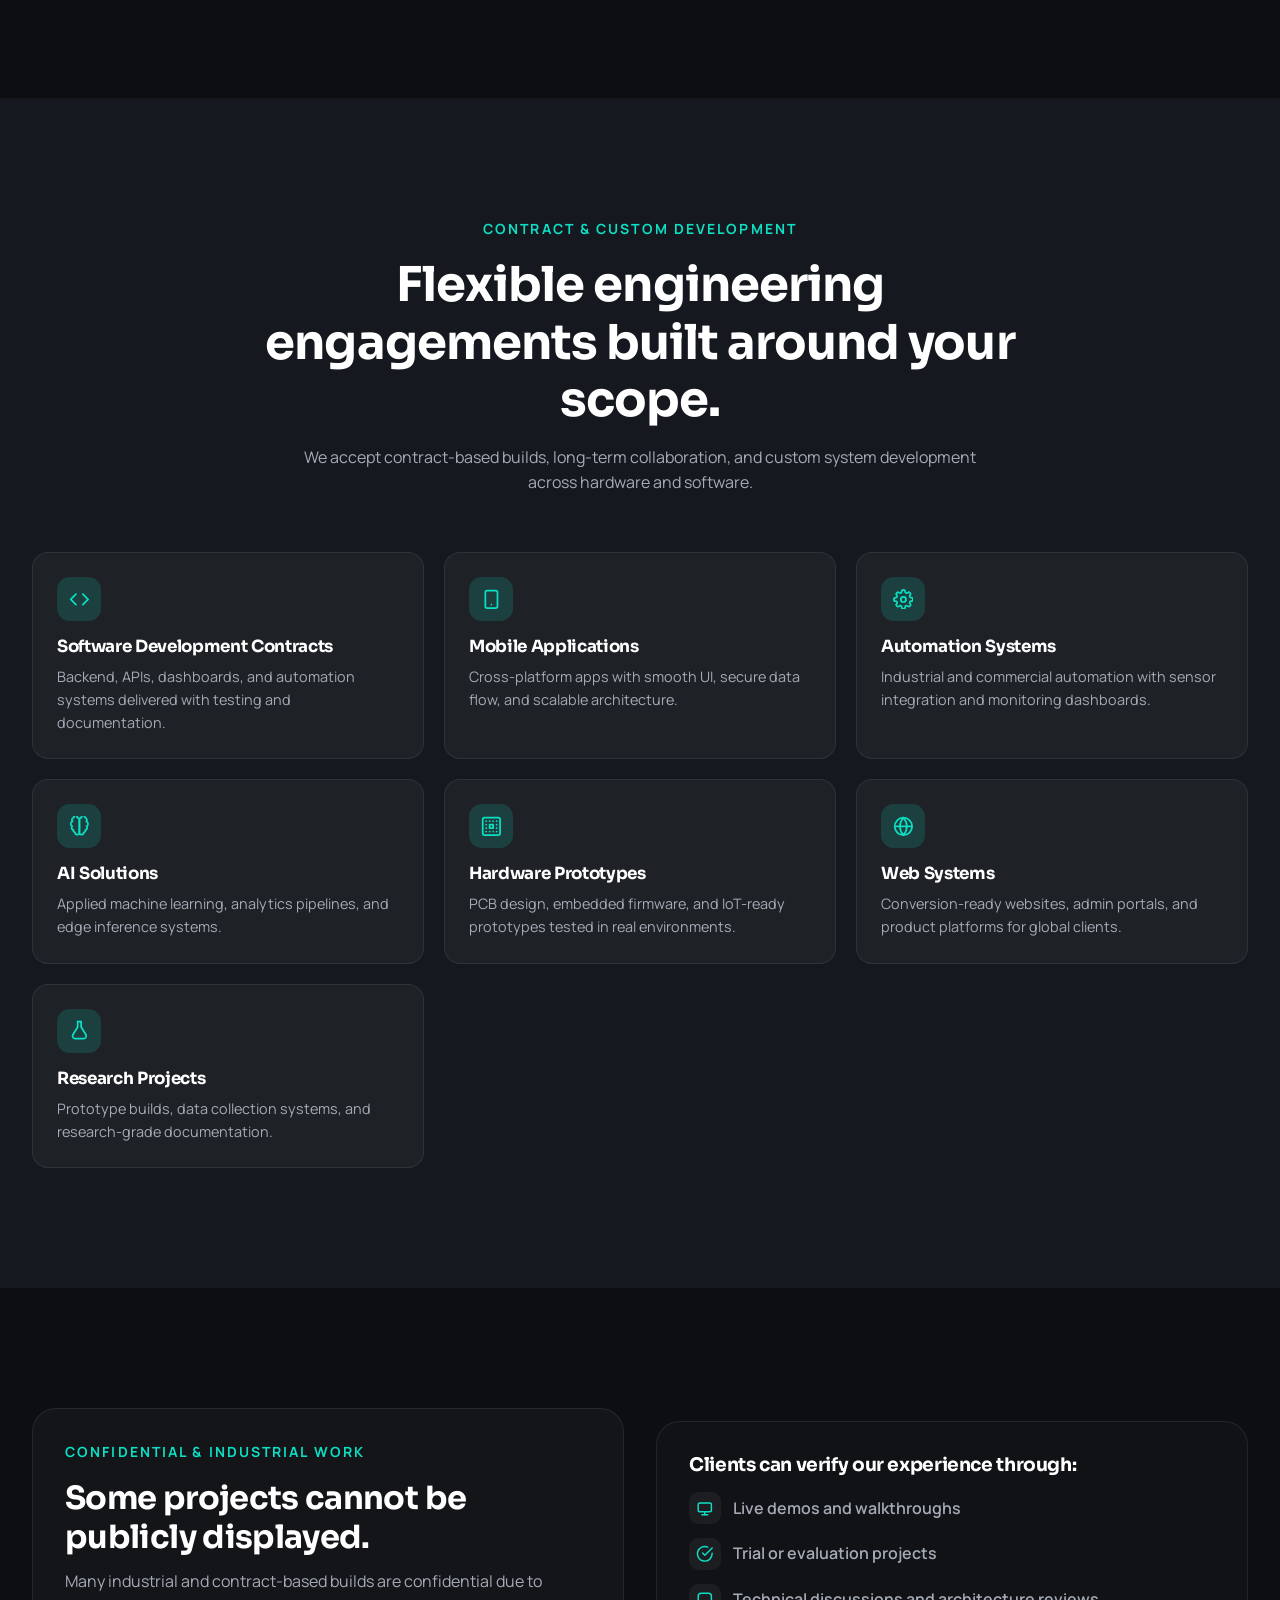
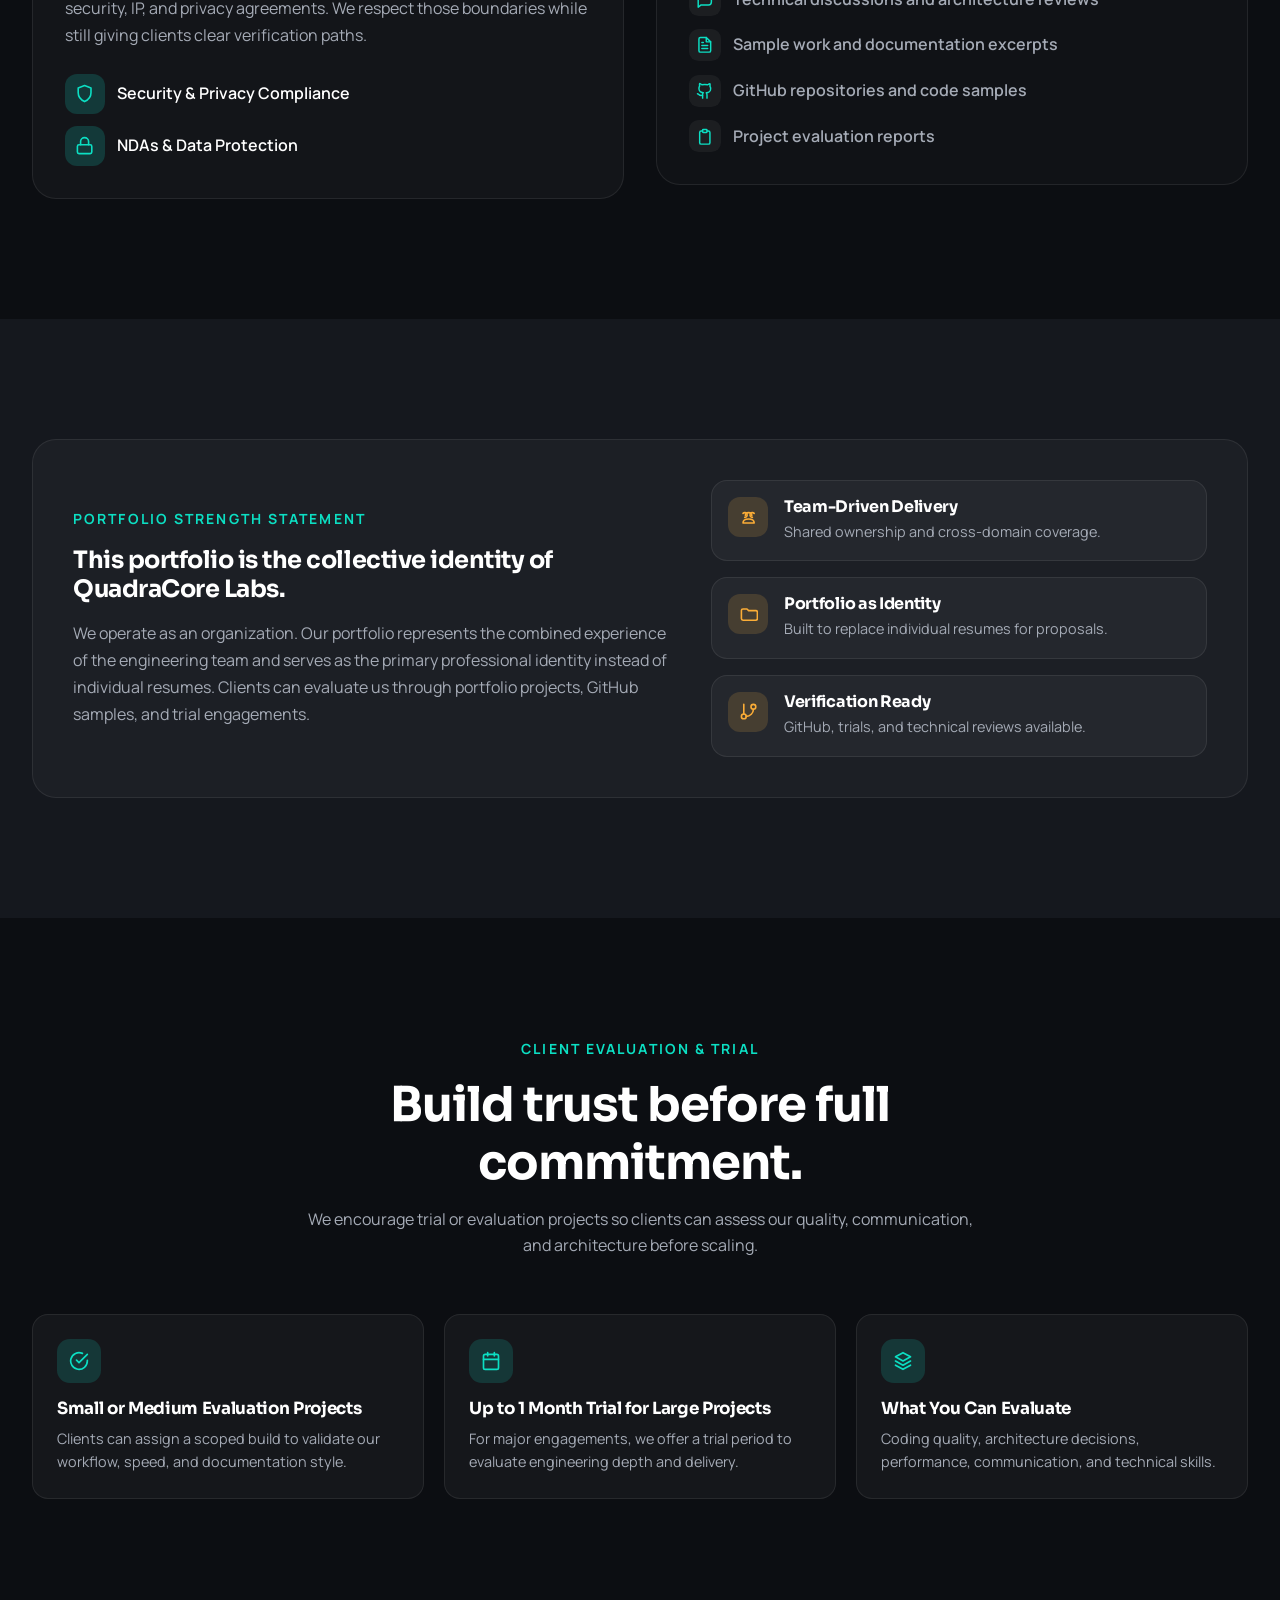
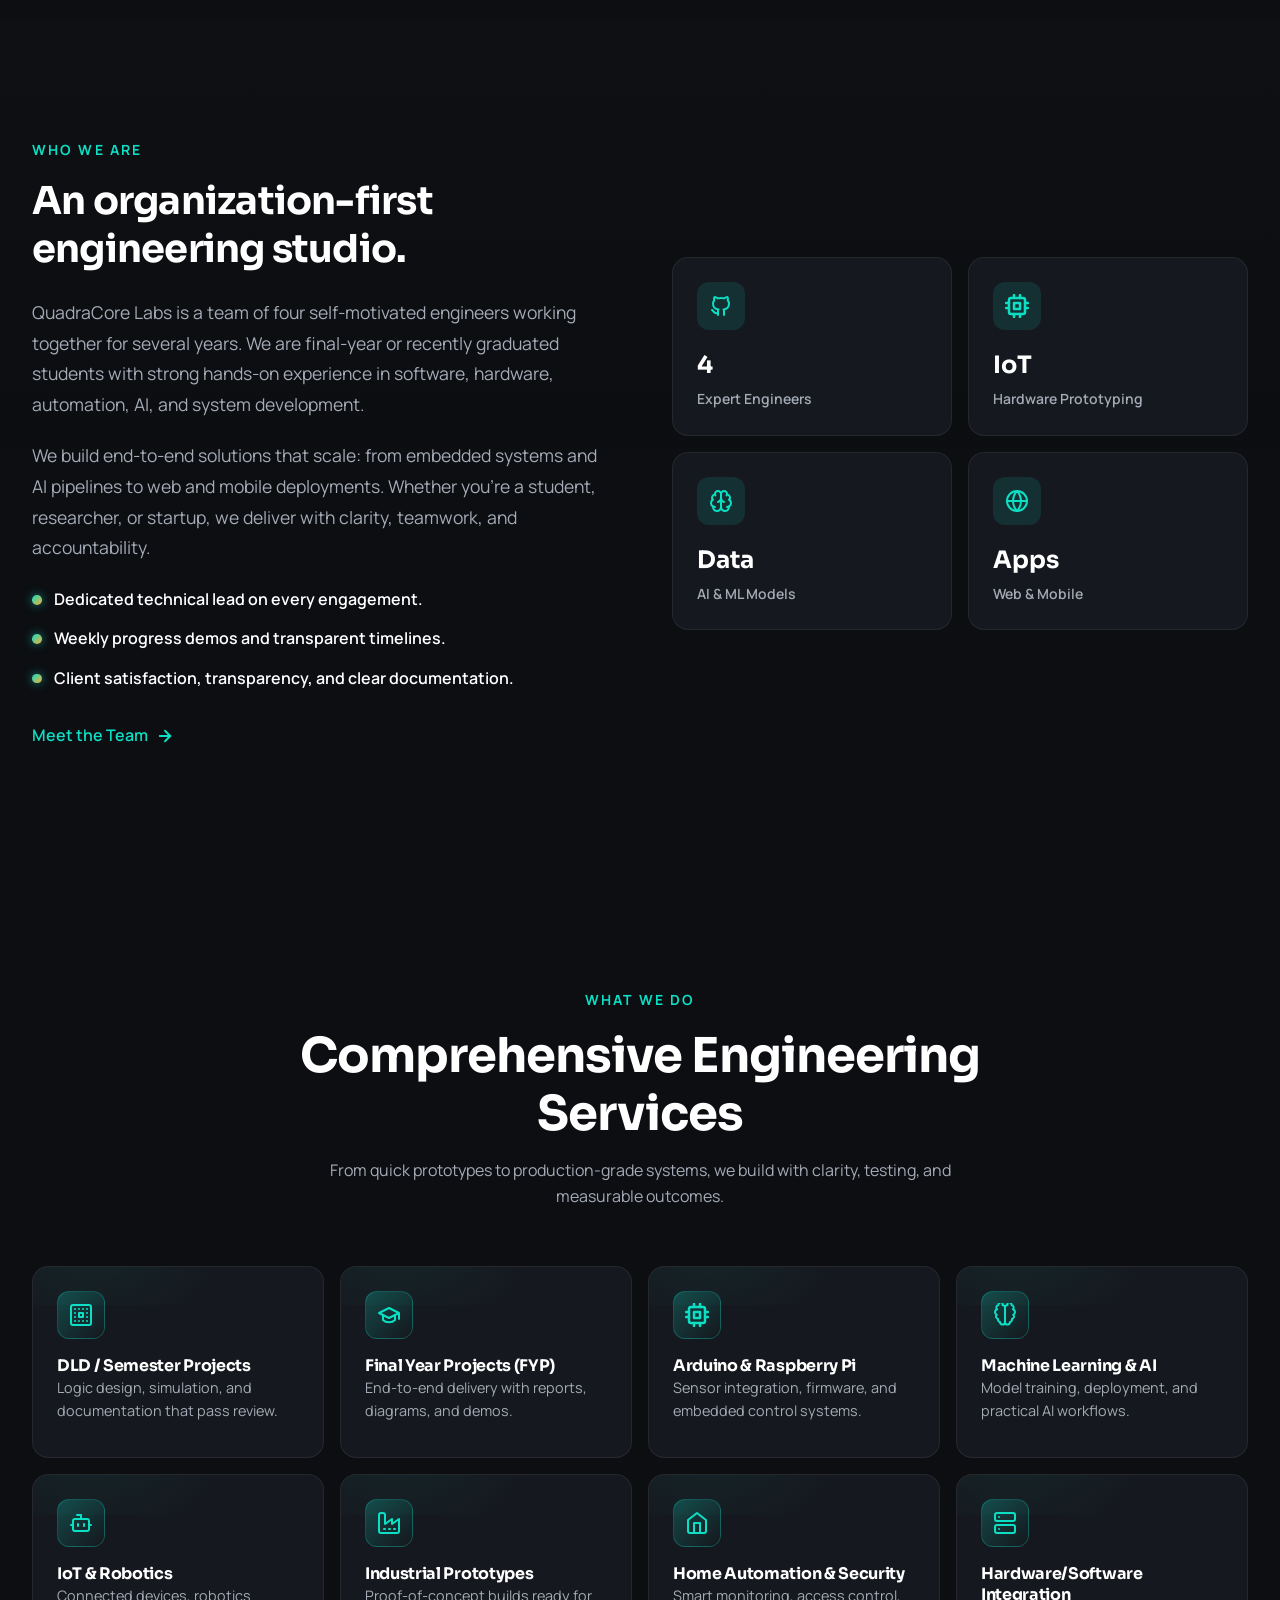
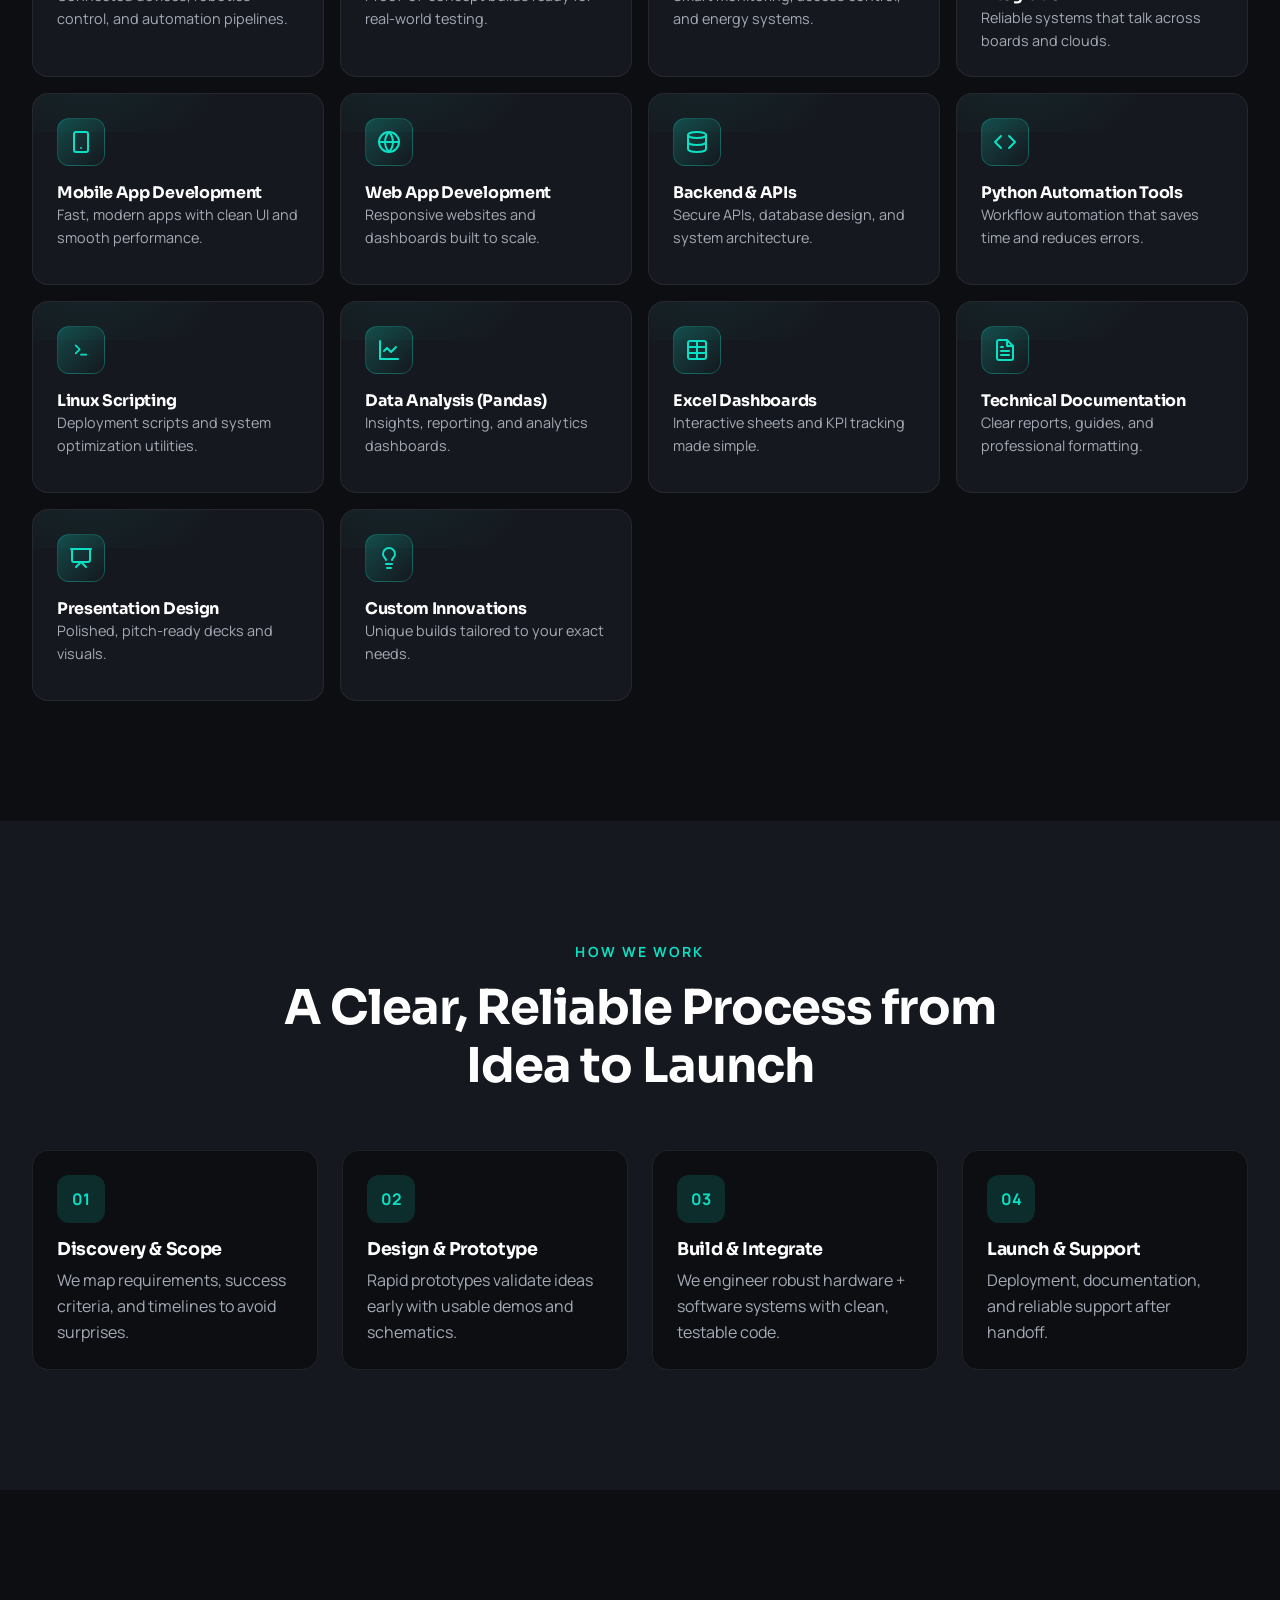
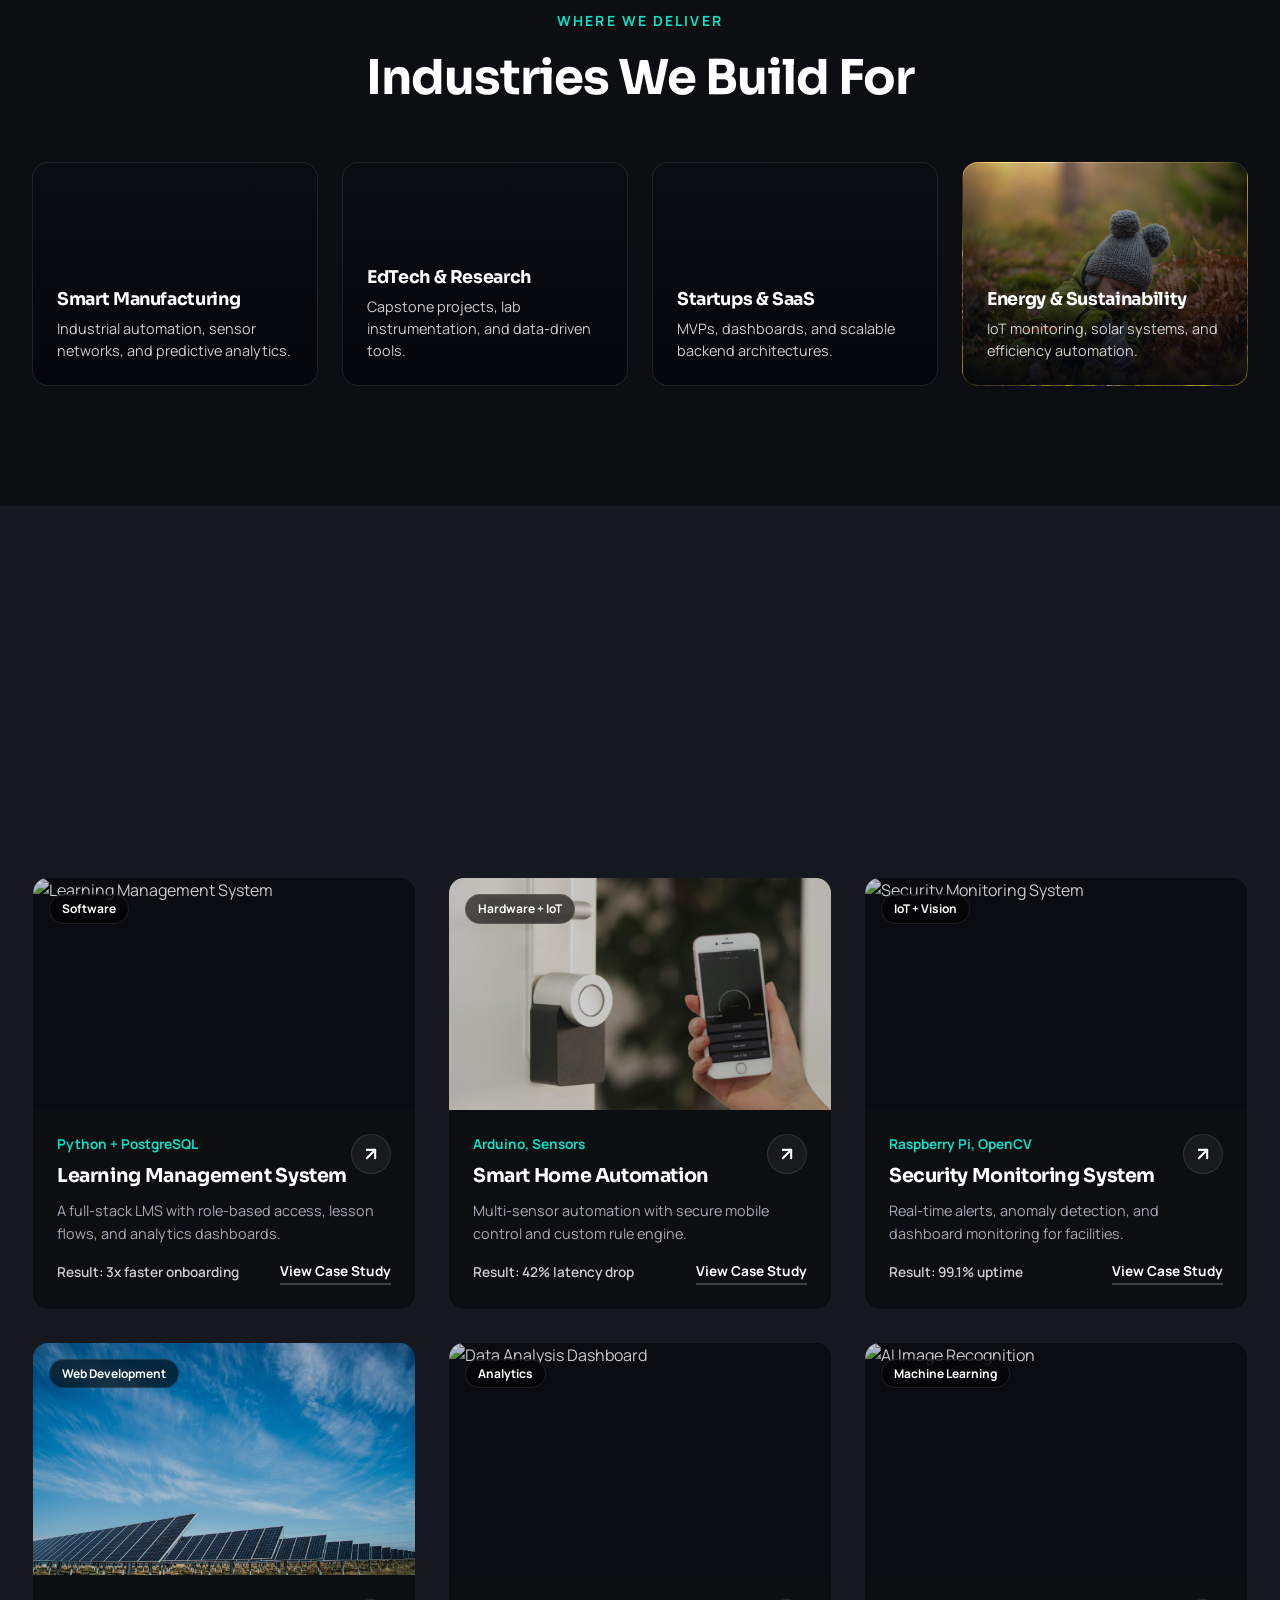
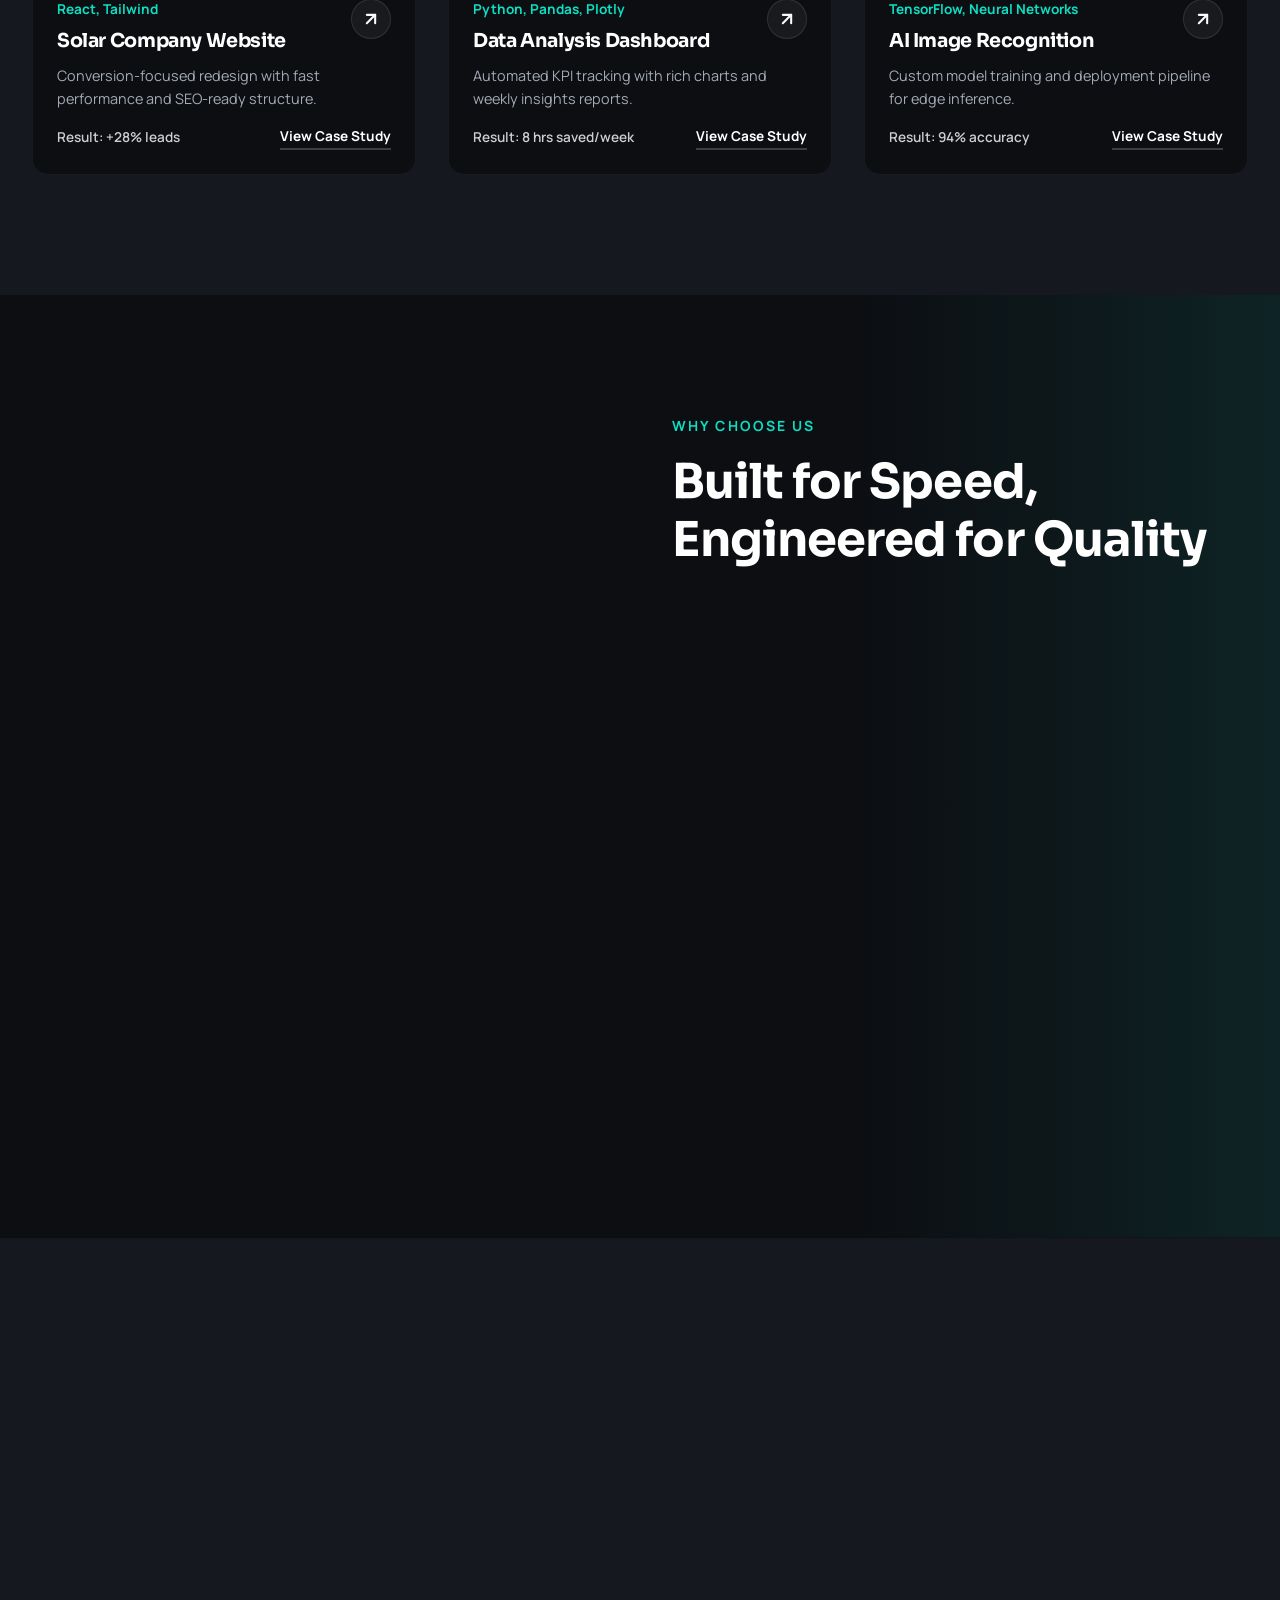
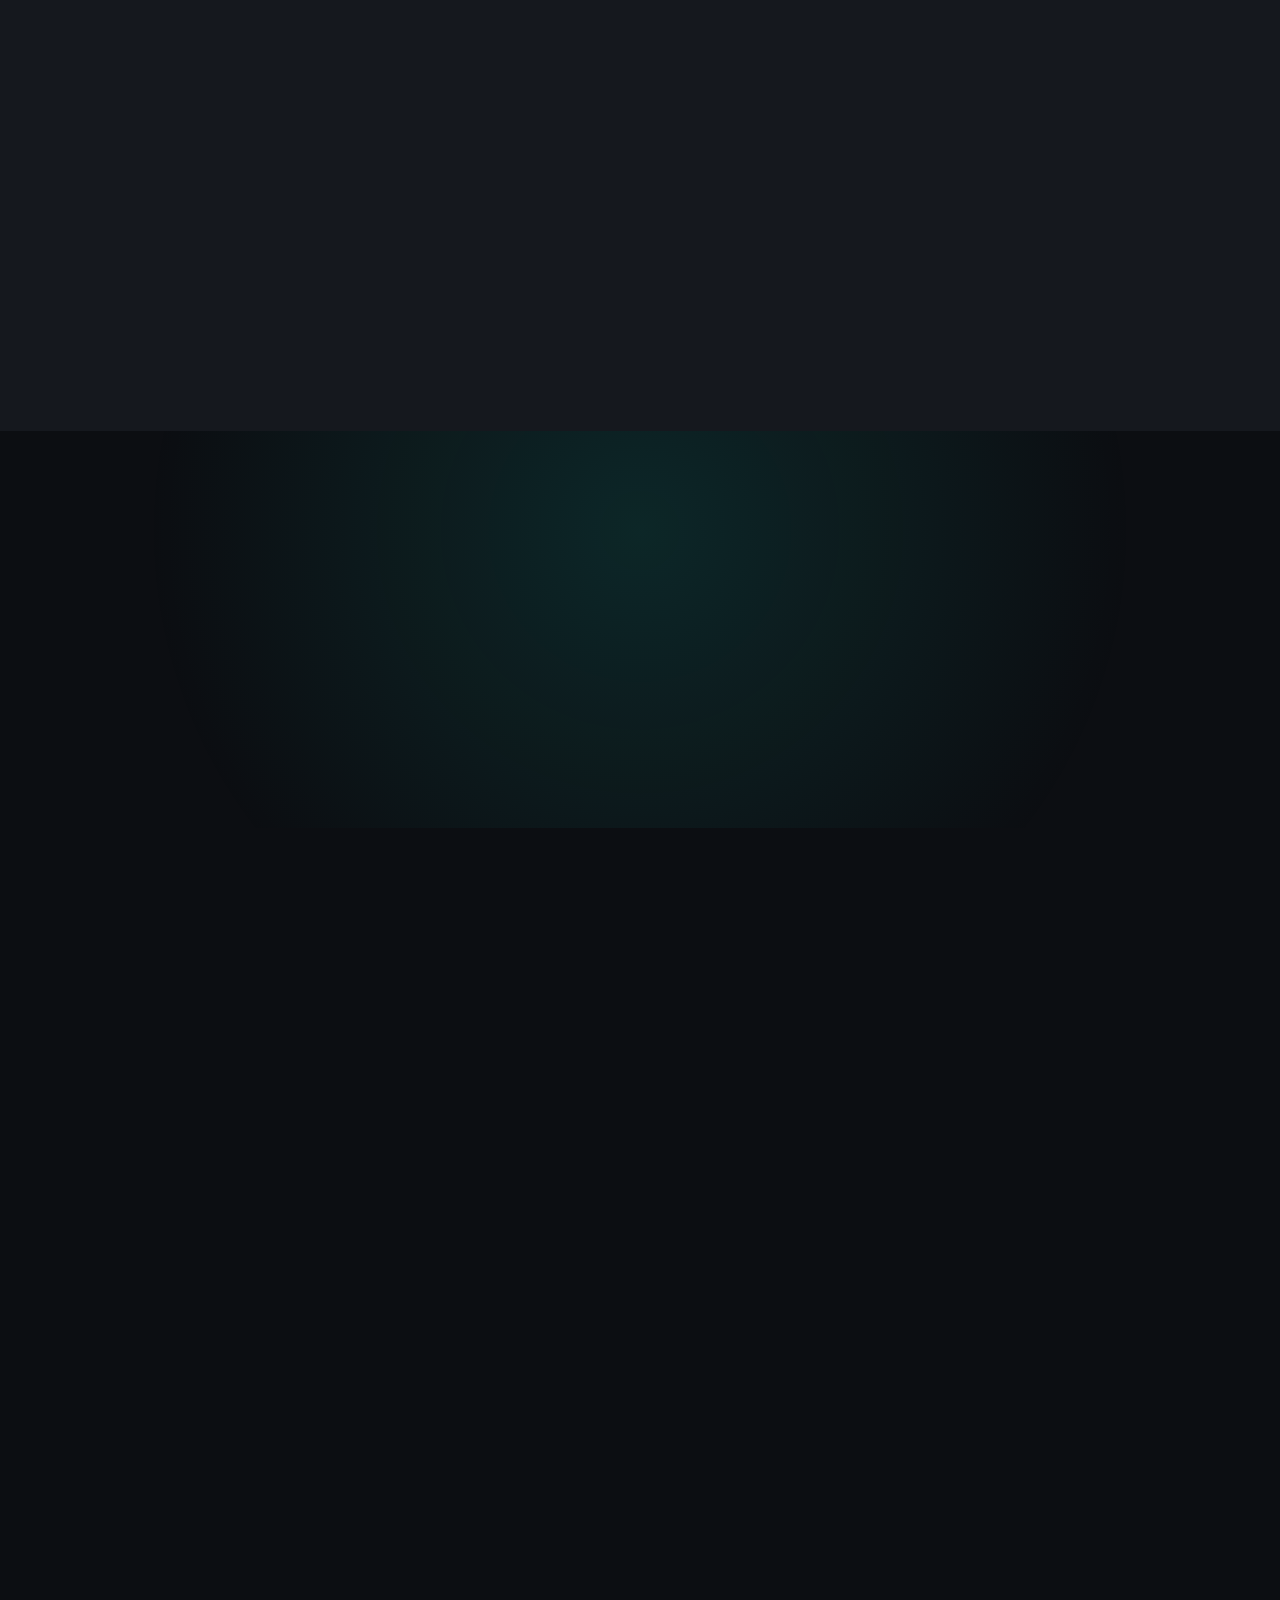
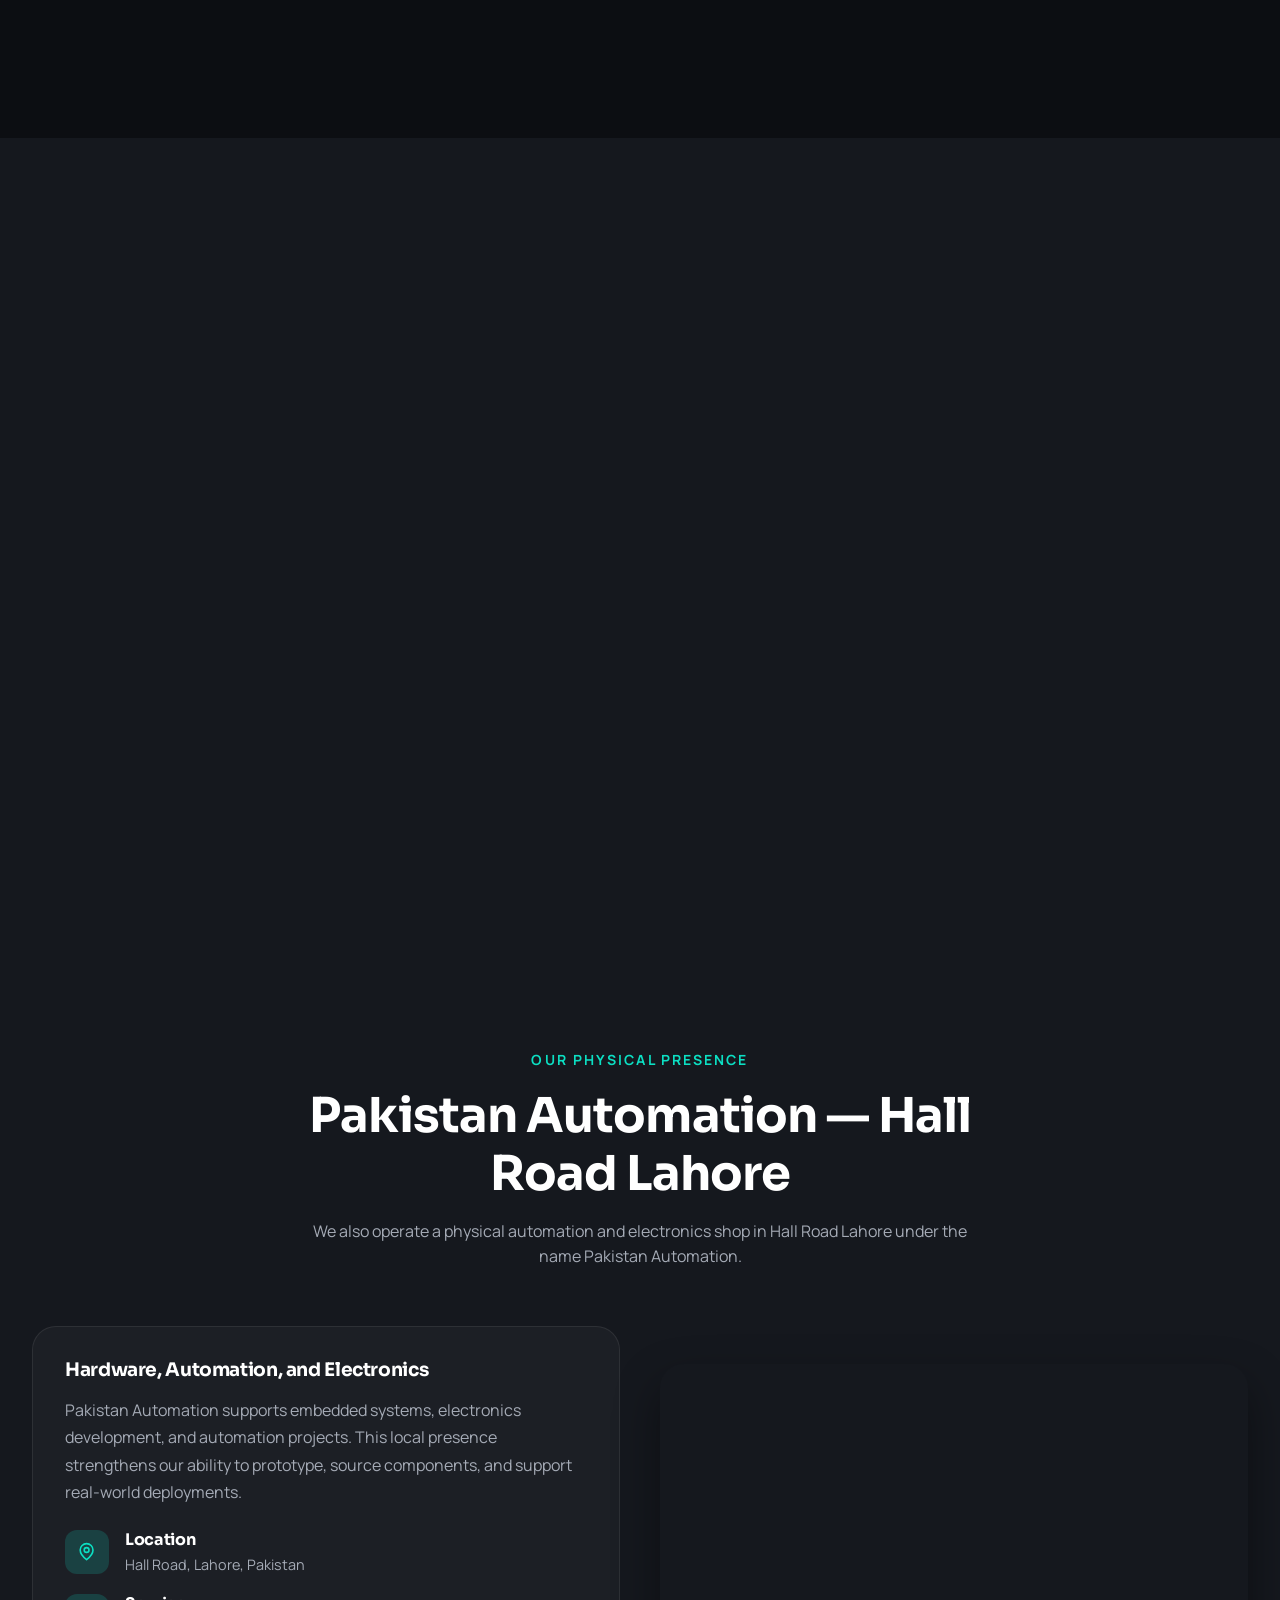
==== commit ae726bfb: "Fix: Added the https to dwonload" ====
--- a/index.html
+++ b/index.html
@@ -3,8 +3,16 @@
 <head>
   <meta charset="UTF-8" />
   <meta name="viewport" content="width=device-width, initial-scale=1.0" />
-  <meta name="description" content="QuadraCore Labs provides hardware, software, AI, IoT, and automation solutions for startups and students worldwide">
-  <meta name="keywords" content="AI, IoT, Python, Arduino, FYP, Software Development, Automation, QuadraCore Labs">  
+  <meta name="description" content="QuadraCore Labs is a four-engineer technology organization delivering hardware, software, automation, and AI systems for startups, businesses, researchers, and students worldwide.">
+  <meta name="keywords" content="QuadraCore Labs, Hardware, Software, AI, IoT, Automation, Contract Development, Systems Engineering, Pakistan Automation, Hall Road Lahore">
+  <meta name="author" content="QuadraCore Labs">
+  <meta name="robots" content="index, follow">
+  <meta name="theme-color" content="#0b0f17">
+  <meta property="og:title" content="QuadraCore Labs — Engineering Systems That Work">
+  <meta property="og:description" content="A four-engineer team delivering real-world hardware, software, automation, and AI systems with transparent delivery, trials, and professional documentation.">
+  <meta property="og:type" content="website">
+  <meta property="og:image" content="images/shoaib.png">
+  <meta name="twitter:card" content="summary_large_image">
   <title>QuadraCore Labs — Smart Hardware & Software Solutions</title>
   <link rel="stylesheet" href="style.css" />
   <!-- Favicon placeholder: replace with your actual favicon -->
@@ -36,12 +44,15 @@
 
         <!-- Desktop nav links -->
         <nav class="nav-links">
-          <a href="#about">About</a>
+          <a href="#who-we-are">Who We Are</a>
+          <a href="#experience">Experience</a>
+          <a href="#confidential">Confidential Projects</a>
+          <a href="#contract-work">Contract Work</a>
+          <a href="#pakistan-automation">Pakistan Automation</a>
+          <a href="#trial-option">Trial Option</a>
           <a href="#services">Services</a>
           <a href="#projects">Projects</a>
           <a href="#team">Team</a>
-          <a href="#faq">FAQ</a>
-          <a href="#contact">Contact</a>
           <a href="#contact" class="nav-cta">Get a Quote</a>
         </nav>
 
@@ -63,11 +74,15 @@
 
     <!-- Mobile menu -->
     <div class="mobile-menu" id="mobile-menu">
-      <a href="#about">About</a>
+      <a href="#who-we-are">Who We Are</a>
+      <a href="#experience">Experience</a>
+      <a href="#confidential">Confidential Projects</a>
+      <a href="#contract-work">Contract Work</a>
+      <a href="#pakistan-automation">Pakistan Automation</a>
+      <a href="#trial-option">Trial Option</a>
       <a href="#services">Services</a>
       <a href="#projects">Projects</a>
       <a href="#team">Team</a>
-      <a href="#faq">FAQ</a>
       <a href="#contact">Contact</a>
     </div>
   </header>
@@ -202,6 +217,308 @@
     </div>
   </section>
 
+  <!-- ══════════════════════════════════════
+       WHO WE ARE
+  ══════════════════════════════════════ -->
+  <section id="who-we-are" class="section">
+    <div class="container">
+      <div class="section-heading centered anim-fade-up">
+        <span class="subtitle">Who We Are</span>
+        <h2>QuadraCore Labs is a united team of four engineers building real systems.</h2>
+        <p class="section-lead">We are final-year or recently graduated engineers with 4+ years of project-based experience across software, hardware, automation, AI, and full system development.</p>
+      </div>
+
+      <div class="who-grid">
+        <div class="who-text anim-fade-left">
+          <p>We operate as an organization — not freelancers — and we deliver contract-based development for startups, businesses, researchers, and students worldwide. Our focus is practical engineering: systems that run, integrate cleanly, and solve measurable problems.</p>
+          <div class="who-pill-grid">
+            <div class="who-pill">Team of Four Engineers</div>
+            <div class="who-pill">Final Year / Recent Graduates</div>
+            <div class="who-pill">4+ Years Hands-On Delivery</div>
+            <div class="who-pill">Unified Engineering Process</div>
+          </div>
+          <div class="who-values">
+            <div class="who-value">
+              <span class="who-value-icon">
+                <svg xmlns="http://www.w3.org/2000/svg" width="22" height="22" viewBox="0 0 24 24" fill="none" stroke="currentColor" stroke-width="2" stroke-linecap="round" stroke-linejoin="round"><path d="M20 6 9 17l-5-5"/></svg>
+              </span>
+              <div>
+                <h4>Practical Engineering</h4>
+                <p>We build solutions that operate in the real world, not just in slides.</p>
+              </div>
+            </div>
+            <div class="who-value">
+              <span class="who-value-icon">
+                <svg xmlns="http://www.w3.org/2000/svg" width="22" height="22" viewBox="0 0 24 24" fill="none" stroke="currentColor" stroke-width="2" stroke-linecap="round" stroke-linejoin="round"><path d="M7 7h10v10H7z"/><path d="M3 7h4v4H3z"/><path d="M17 13h4v4h-4z"/></svg>
+              </span>
+              <div>
+                <h4>Team Collaboration</h4>
+                <p>Clear roles, shared accountability, and continuous learning.</p>
+              </div>
+            </div>
+            <div class="who-value">
+              <span class="who-value-icon">
+                <svg xmlns="http://www.w3.org/2000/svg" width="22" height="22" viewBox="0 0 24 24" fill="none" stroke="currentColor" stroke-width="2" stroke-linecap="round" stroke-linejoin="round"><path d="M12 1v22"/><path d="M5 5h14v14H5z"/></svg>
+              </span>
+              <div>
+                <h4>Real-World Impact</h4>
+                <p>We build for startups, businesses, researchers, and students worldwide.</p>
+              </div>
+            </div>
+          </div>
+        </div>
+
+        <div class="who-visual anim-fade-right">
+          <div class="team-illustration">
+            <div class="team-illustration-header">
+              <span>Engineering Squad</span>
+              <span class="team-illustration-chip">4 Members</span>
+            </div>
+            <div class="team-illustration-grid">
+              <div class="team-illustration-card">
+                <div class="avatar-core"></div>
+                <h4>Systems Lead</h4>
+                <p>Architecture, APIs, and backend stability.</p>
+              </div>
+              <div class="team-illustration-card">
+                <div class="avatar-core alt"></div>
+                <h4>Hardware Engineer</h4>
+                <p>Embedded, sensors, and PCB integration.</p>
+              </div>
+              <div class="team-illustration-card">
+                <div class="avatar-core alt-2"></div>
+                <h4>Product Engineer</h4>
+                <p>Web, mobile, and UI performance.</p>
+              </div>
+              <div class="team-illustration-card">
+                <div class="avatar-core alt-3"></div>
+                <h4>Data &amp; QA</h4>
+                <p>Analytics, validation, and documentation.</p>
+              </div>
+            </div>
+            <div class="team-illustration-footer">
+              Unified process • Shared ownership • Weekly progress demos
+            </div>
+          </div>
+        </div>
+      </div>
+    </div>
+  </section>
+
+  <!-- ══════════════════════════════════════
+       EXPERIENCE
+  ══════════════════════════════════════ -->
+  <section id="experience" class="section">
+    <div class="container">
+      <div class="section-heading centered anim-fade-up">
+        <span class="subtitle">Our Experience</span>
+        <h2>Depth across domains, delivered through real projects.</h2>
+        <p class="section-lead">Our team blends software engineering, hardware systems, automation, AI, and product design to deliver full-stack solutions.</p>
+      </div>
+
+      <div class="experience-grid stagger">
+        <div class="experience-card glass-card anim-fade-up">
+          <div class="experience-icon" data-icon="clock"></div>
+          <div class="experience-value" data-counter data-target="4" data-suffix="+">0</div>
+          <div class="experience-label">Years Project Experience</div>
+        </div>
+        <div class="experience-card glass-card anim-fade-up">
+          <div class="experience-icon" data-icon="users"></div>
+          <div class="experience-value" data-counter data-target="4">0</div>
+          <div class="experience-label">Engineers Working Together</div>
+        </div>
+        <div class="experience-card glass-card anim-fade-up">
+          <div class="experience-icon" data-icon="layers"></div>
+          <div class="experience-value" data-counter data-target="40" data-suffix="+">0</div>
+          <div class="experience-label">Projects &amp; Systems Delivered</div>
+        </div>
+        <div class="experience-card glass-card anim-fade-up">
+          <div class="experience-icon" data-icon="link"></div>
+          <div class="experience-value" data-counter data-target="5" data-suffix="+">0</div>
+          <div class="experience-label">Technical Domains Integrated</div>
+        </div>
+      </div>
+
+      <div class="experience-features">
+        <div class="experience-feature anim-fade-up">
+          <div class="feature-icon" data-icon="briefcase"></div>
+          <div>
+            <h3>Contract-Based Development</h3>
+            <p>Clear scope, milestones, and documentation with professional delivery standards.</p>
+          </div>
+        </div>
+        <div class="experience-feature anim-fade-up">
+          <div class="feature-icon" data-icon="building"></div>
+          <div>
+            <h3>Research &amp; Industrial Projects</h3>
+            <p>Proven work with labs, automation tasks, and pilot deployments.</p>
+          </div>
+        </div>
+        <div class="experience-feature anim-fade-up">
+          <div class="feature-icon" data-icon="cpu"></div>
+          <div>
+            <h3>Hardware + Software Integration</h3>
+            <p>Embedded systems, data pipelines, dashboards, and cloud services connected end-to-end.</p>
+          </div>
+        </div>
+      </div>
+    </div>
+  </section>
+
+  <!-- ══════════════════════════════════════
+       CONTRACT WORK
+  ══════════════════════════════════════ -->
+  <section id="contract-work" class="section">
+    <div class="container">
+      <div class="section-heading centered anim-fade-up">
+        <span class="subtitle">Contract &amp; Custom Development</span>
+        <h2>Flexible engineering engagements built around your scope.</h2>
+        <p class="section-lead">We accept contract-based builds, long-term collaboration, and custom system development across hardware and software.</p>
+      </div>
+      <div class="contract-grid stagger">
+        <div class="contract-card anim-fade-up">
+          <div class="contract-icon" data-icon="code"></div>
+          <h3>Software Development Contracts</h3>
+          <p>Backend, APIs, dashboards, and automation systems delivered with testing and documentation.</p>
+        </div>
+        <div class="contract-card anim-fade-up">
+          <div class="contract-icon" data-icon="smartphone"></div>
+          <h3>Mobile Applications</h3>
+          <p>Cross-platform apps with smooth UI, secure data flow, and scalable architecture.</p>
+        </div>
+        <div class="contract-card anim-fade-up">
+          <div class="contract-icon" data-icon="settings"></div>
+          <h3>Automation Systems</h3>
+          <p>Industrial and commercial automation with sensor integration and monitoring dashboards.</p>
+        </div>
+        <div class="contract-card anim-fade-up">
+          <div class="contract-icon" data-icon="brain"></div>
+          <h3>AI Solutions</h3>
+          <p>Applied machine learning, analytics pipelines, and edge inference systems.</p>
+        </div>
+        <div class="contract-card anim-fade-up">
+          <div class="contract-icon" data-icon="circuit-board"></div>
+          <h3>Hardware Prototypes</h3>
+          <p>PCB design, embedded firmware, and IoT-ready prototypes tested in real environments.</p>
+        </div>
+        <div class="contract-card anim-fade-up">
+          <div class="contract-icon" data-icon="globe"></div>
+          <h3>Web Systems</h3>
+          <p>Conversion-ready websites, admin portals, and product platforms for global clients.</p>
+        </div>
+        <div class="contract-card anim-fade-up">
+          <div class="contract-icon" data-icon="flask"></div>
+          <h3>Research Projects</h3>
+          <p>Prototype builds, data collection systems, and research-grade documentation.</p>
+        </div>
+      </div>
+    </div>
+  </section>
+
+  <!-- ══════════════════════════════════════
+       CONFIDENTIAL PROJECTS
+  ══════════════════════════════════════ -->
+  <section id="confidential" class="section">
+    <div class="container">
+      <div class="confidential-grid">
+        <div class="confidential-card anim-fade-left">
+          <span class="subtitle">Confidential &amp; Industrial Work</span>
+          <h2>Some projects cannot be publicly displayed.</h2>
+          <p>Many industrial and contract-based builds are confidential due to security, IP, and privacy agreements. We respect those boundaries while still giving clients clear verification paths.</p>
+          <div class="confidential-proof">
+            <div class="proof-item-small">
+              <div class="proof-icon" data-icon="shield"></div>
+              <span>Security &amp; Privacy Compliance</span>
+            </div>
+            <div class="proof-item-small">
+              <div class="proof-icon" data-icon="lock"></div>
+              <span>NDAs &amp; Data Protection</span>
+            </div>
+          </div>
+        </div>
+        <div class="confidential-list anim-fade-right">
+          <h3>Clients can verify our experience through:</h3>
+          <ul>
+            <li><span data-icon="monitor"></span>Live demos and walkthroughs</li>
+            <li><span data-icon="check-circle"></span>Trial or evaluation projects</li>
+            <li><span data-icon="message"></span>Technical discussions and architecture reviews</li>
+            <li><span data-icon="file-text"></span>Sample work and documentation excerpts</li>
+            <li><span data-icon="github"></span>GitHub repositories and code samples</li>
+            <li><span data-icon="clipboard"></span>Project evaluation reports</li>
+          </ul>
+        </div>
+      </div>
+    </div>
+  </section>
+
+  <!-- ══════════════════════════════════════
+       PORTFOLIO IDENTITY
+  ══════════════════════════════════════ -->
+  <section id="portfolio-identity" class="section">
+    <div class="container">
+      <div class="portfolio-card anim-fade-up">
+        <div>
+          <span class="subtitle">Portfolio Strength Statement</span>
+          <h2>This portfolio is the collective identity of QuadraCore Labs.</h2>
+          <p>We operate as an organization. Our portfolio represents the combined experience of the engineering team and serves as the primary professional identity instead of individual resumes. Clients can evaluate us through portfolio projects, GitHub samples, and trial engagements.</p>
+        </div>
+        <div class="portfolio-highlights">
+          <div class="portfolio-highlight">
+            <span data-icon="users"></span>
+            <div>
+              <h4>Team-Driven Delivery</h4>
+              <p>Shared ownership and cross-domain coverage.</p>
+            </div>
+          </div>
+          <div class="portfolio-highlight">
+            <span data-icon="folder"></span>
+            <div>
+              <h4>Portfolio as Identity</h4>
+              <p>Built to replace individual resumes for proposals.</p>
+            </div>
+          </div>
+          <div class="portfolio-highlight">
+            <span data-icon="git-branch"></span>
+            <div>
+              <h4>Verification Ready</h4>
+              <p>GitHub, trials, and technical reviews available.</p>
+            </div>
+          </div>
+        </div>
+      </div>
+    </div>
+  </section>
+
+  <!-- ══════════════════════════════════════
+       TRIAL OPTION
+  ══════════════════════════════════════ -->
+  <section id="trial-option" class="section">
+    <div class="container">
+      <div class="section-heading centered anim-fade-up">
+        <span class="subtitle">Client Evaluation &amp; Trial</span>
+        <h2>Build trust before full commitment.</h2>
+        <p class="section-lead">We encourage trial or evaluation projects so clients can assess our quality, communication, and architecture before scaling.</p>
+      </div>
+      <div class="trial-grid stagger">
+        <div class="trial-card anim-fade-up">
+          <div class="trial-icon" data-icon="check-circle"></div>
+          <h3>Small or Medium Evaluation Projects</h3>
+          <p>Clients can assign a scoped build to validate our workflow, speed, and documentation style.</p>
+        </div>
+        <div class="trial-card anim-fade-up">
+          <div class="trial-icon" data-icon="calendar"></div>
+          <h3>Up to 1 Month Trial for Large Projects</h3>
+          <p>For major engagements, we offer a trial period to evaluate engineering depth and delivery.</p>
+        </div>
+        <div class="trial-card anim-fade-up">
+          <div class="trial-icon" data-icon="layers"></div>
+          <h3>What You Can Evaluate</h3>
+          <p>Coding quality, architecture decisions, performance, communication, and technical skills.</p>
+        </div>
+      </div>
+    </div>
+  </section>
+
 
   <!-- ══════════════════════════════════════
        ABOUT
@@ -213,9 +530,9 @@
         <!-- Text -->
         <div class="about-text anim-fade-left">
           <span class="label">Who We Are</span>
-          <h2>A powerhouse team of innovators and creators.</h2>
-          <p>QuadraCore Labs is a focused team of specialized developers and engineers. We live at the intersection of bits and atoms, mastering both software engineering and physical hardware prototyping.</p>
-          <p>From AI data analysis to robust web and mobile deployments, we build end-to-end solutions that scale. Whether you're a student needing a semester project or a startup requiring full architecture, we deliver excellence with clarity.</p>
+          <h2>An organization-first engineering studio.</h2>
+          <p>QuadraCore Labs is a team of four self-motivated engineers working together for several years. We are final-year or recently graduated students with strong hands-on experience in software, hardware, automation, AI, and system development.</p>
+          <p>We build end-to-end solutions that scale: from embedded systems and AI pipelines to web and mobile deployments. Whether you're a student, researcher, or startup, we deliver with clarity, teamwork, and accountability.</p>
           <div class="about-list">
             <div class="about-list-item">
               <span class="about-dot"></span>
@@ -227,7 +544,7 @@
             </div>
             <div class="about-list-item">
               <span class="about-dot"></span>
-              <span>Clear, professional documentation included.</span>
+              <span>Client satisfaction, transparency, and clear documentation.</span>
             </div>
           </div>
           <a href="#team">
@@ -339,28 +656,28 @@
         <h2>Industries We Build For</h2>
       </div>
       <div class="industries-grid stagger">
-        <div class="industry-card anim-fade-scale" style="--img: url('https://images.unsplash.com/photo-1518770660439-4636190af475?auto=format&fit=crop&w=900&q=80');">
+        <div class="industry-card anim-fade-scale" style="--img: url('images/photo-1518770660439-4636190af475.jpg');">
           <div class="industry-overlay"></div>
           <div class="industry-content">
             <h3>Smart Manufacturing</h3>
             <p>Industrial automation, sensor networks, and predictive analytics.</p>
           </div>
         </div>
-        <div class="industry-card anim-fade-scale" style="--img: url('https://images.unsplash.com/photo-1504384308090-c894fdcc538d?auto=format&fit=crop&w=900&q=80');">
+        <div class="industry-card anim-fade-scale" style="--img: url('images/photo-1504384308090-c894fdcc538d.jpg');">
           <div class="industry-overlay"></div>
           <div class="industry-content">
             <h3>EdTech &amp; Research</h3>
             <p>Capstone projects, lab instrumentation, and data-driven tools.</p>
           </div>
         </div>
-        <div class="industry-card anim-fade-scale" style="--img: url('https://images.unsplash.com/photo-1519389950473-47ba0277781c?auto=format&fit=crop&w=900&q=80');">
+        <div class="industry-card anim-fade-scale" style="--img: url('images/photo-1519389950473-47ba0277781c.jpg');">
           <div class="industry-overlay"></div>
           <div class="industry-content">
             <h3>Startups &amp; SaaS</h3>
             <p>MVPs, dashboards, and scalable backend architectures.</p>
           </div>
         </div>
-        <div class="industry-card anim-fade-scale" style="--img: url('https://images.unsplash.com/photo-1477239439998-839196943351?auto=format&fit=crop&w=900&q=80');">
+        <div class="industry-card anim-fade-scale" style="--img: url('images/photo-1477239439998-839196943351.jpg');">
           <div class="industry-overlay"></div>
           <div class="industry-content">
             <h3>Energy &amp; Sustainability</h3>
@@ -505,6 +822,56 @@
     </div>
   </section>
 
+  <!-- ══════════════════════════════════════
+       PAKISTAN AUTOMATION
+  ══════════════════════════════════════ -->
+  <section id="pakistan-automation" class="section">
+    <div class="container">
+      <div class="section-heading centered anim-fade-up">
+        <span class="subtitle">Our Physical Presence</span>
+        <h2>Pakistan Automation — Hall Road Lahore</h2>
+        <p class="section-lead">We also operate a physical automation and electronics shop in Hall Road Lahore under the name Pakistan Automation.</p>
+      </div>
+      <div class="presence-grid">
+        <div class="presence-card anim-fade-left">
+          <h3>Hardware, Automation, and Electronics</h3>
+          <p>Pakistan Automation supports embedded systems, electronics development, and automation projects. This local presence strengthens our ability to prototype, source components, and support real-world deployments.</p>
+          <div class="presence-points">
+            <div class="presence-point">
+              <span data-icon="map-pin"></span>
+              <div>
+                <h4>Location</h4>
+                <p>Hall Road, Lahore, Pakistan</p>
+              </div>
+            </div>
+            <div class="presence-point">
+              <span data-icon="tool"></span>
+              <div>
+                <h4>Services</h4>
+                <p>Automation systems, electronics development, hardware diagnostics</p>
+              </div>
+            </div>
+            <div class="presence-point">
+              <span data-icon="radio"></span>
+              <div>
+                <h4>Hands-On Capability</h4>
+                <p>Rapid prototyping, on-site testing, and component sourcing</p>
+              </div>
+            </div>
+          </div>
+        </div>
+        <div class="presence-map anim-fade-right">
+          <iframe
+            title="Pakistan Automation — Hall Road Lahore"
+            src="https://www.google.com/maps?q=Hall%20Road%20Lahore&output=embed"
+            loading="lazy"
+            referrerpolicy="no-referrer-when-downgrade">
+          </iframe>
+        </div>
+      </div>
+    </div>
+  </section>
+
 
   <!-- ══════════════════════════════════════
        CONTACT
@@ -521,8 +888,15 @@
 
         <!-- Info -->
         <div class="contact-info anim-fade-left">
-          <h3>Let's build something amazing together.</h3>
-          <p>Whether you have a fully fleshed out specification or just an idea on a napkin, our team is ready to engineer your solution. Contact us today for a free consultation.</p>
+          <h3>Work with QuadraCore Labs.</h3>
+          <p>Contact the organization directly for job proposals, contract projects, collaborations, and technical development. We respond with clear next steps and a professional scope plan.</p>
+
+          <div class="contact-tags">
+            <span>Job Proposals</span>
+            <span>Contract Projects</span>
+            <span>Collaborations</span>
+            <span>Technical Development</span>
+          </div>
 
           <div class="contact-highlights">
             <div class="highlight-card">
@@ -566,7 +940,7 @@
               </div>
               <div>
                 <p class="contact-item-label">Location</p>
-                <p class="contact-item-value">Global Remote Service</p>
+                <p class="contact-item-value">Global Remote + Hall Road Lahore</p>
               </div>
             </div>
           </div>
@@ -644,11 +1018,14 @@
         <div class="footer-col">
           <h4>Quick Links</h4>
           <ul>
-            <li><a href="#about">About Us</a></li>
-            <li><a href="#services">Services</a></li>
+            <li><a href="#who-we-are">Who We Are</a></li>
+            <li><a href="#experience">Experience</a></li>
+            <li><a href="#confidential">Confidential Projects</a></li>
+            <li><a href="#contract-work">Contract Work</a></li>
+            <li><a href="#trial-option">Trial Option</a></li>
+            <li><a href="#pakistan-automation">Pakistan Automation</a></li>
             <li><a href="#projects">Projects</a></li>
             <li><a href="#team">Team</a></li>
-            <li><a href="#testimonials">Testimonials</a></li>
           </ul>
         </div>
 
--- a/style.css
+++ b/style.css
@@ -99,6 +99,24 @@
     linear-gradient(to bottom, rgba(255,255,255,0.05) 1px, transparent 1px);
 }
 
+[data-icon] {
+  display: inline-flex;
+  align-items: center;
+  justify-content: center;
+}
+[data-icon] svg {
+  width: 1.2rem;
+  height: 1.2rem;
+}
+
+.glass-card {
+  background: rgba(255,255,255,0.04);
+  border: 1px solid rgba(255,255,255,0.12);
+  box-shadow: 0 20px 40px rgba(0,0,0,0.35);
+  backdrop-filter: blur(10px);
+  -webkit-backdrop-filter: blur(10px);
+}
+
 /* ── Keyframes ── */
 @keyframes fadeInUp {
   from { opacity: 0; transform: translateY(20px); }
@@ -242,12 +260,14 @@
 .nav-links {
   display: none;
   align-items: center;
-  gap: 2rem;
+  gap: 1.25rem;
+  flex-wrap: wrap;
+  justify-content: flex-end;
 }
 @media (min-width: 768px) { .nav-links { display: flex; } }
 
 .nav-links a {
-  font-size: 0.875rem;
+  font-size: 0.8rem;
   font-weight: 600;
   color: var(--muted-foreground);
   transition: color 0.2s;
@@ -309,6 +329,8 @@
   display: flex;
   flex-direction: column;
   gap: 0.5rem;
+  max-height: calc(100vh - 5rem);
+  overflow-y: auto;
   box-shadow: 0 20px 40px rgba(0,0,0,0.5);
   opacity: 0;
   transform: translateY(-12px);
@@ -669,13 +691,449 @@
 }
 
 /* ============================================================
+   WHO WE ARE
+   ============================================================ */
+#who-we-are {
+  background: linear-gradient(180deg, rgba(255,255,255,0.02), transparent 70%);
+}
+.who-grid {
+  display: grid;
+  grid-template-columns: 1fr;
+  gap: 3.5rem;
+  align-items: center;
+}
+@media (min-width: 1024px) { .who-grid { grid-template-columns: 1.1fr 0.9fr; } }
+
+.who-text p {
+  color: var(--muted-foreground);
+  font-size: 1.05rem;
+  line-height: 1.8;
+  margin-bottom: 1.5rem;
+}
+.who-pill-grid {
+  display: grid;
+  grid-template-columns: 1fr;
+  gap: 0.75rem;
+  margin-bottom: 2rem;
+}
+@media (min-width: 640px) { .who-pill-grid { grid-template-columns: repeat(2, 1fr); } }
+.who-pill {
+  padding: 0.75rem 1rem;
+  border-radius: 999px;
+  background: rgba(255,255,255,0.05);
+  border: 1px solid rgba(255,255,255,0.12);
+  color: #fff;
+  font-weight: 600;
+  font-size: 0.9rem;
+  text-align: center;
+}
+.who-values {
+  display: grid;
+  gap: 1rem;
+}
+.who-value {
+  display: flex;
+  gap: 1rem;
+  padding: 1rem;
+  border-radius: 1rem;
+  background: rgba(255,255,255,0.03);
+  border: 1px solid rgba(255,255,255,0.08);
+}
+.who-value-icon {
+  width: 2.75rem;
+  height: 2.75rem;
+  border-radius: 0.75rem;
+  background: rgba(var(--primary-rgb), 0.16);
+  color: var(--primary);
+  display: grid;
+  place-items: center;
+  flex-shrink: 0;
+}
+.who-value h4 {
+  color: #fff;
+  font-size: 1rem;
+  margin-bottom: 0.3rem;
+}
+.who-value p { color: var(--muted-foreground); font-size: 0.9rem; }
+
+.team-illustration {
+  background: var(--card);
+  border-radius: 1.5rem;
+  border: 1px solid rgba(255,255,255,0.08);
+  padding: 1.5rem;
+  box-shadow: 0 25px 50px rgba(0,0,0,0.35);
+}
+.team-illustration-header {
+  display: flex;
+  align-items: center;
+  justify-content: space-between;
+  color: #fff;
+  font-weight: 700;
+  margin-bottom: 1.5rem;
+}
+.team-illustration-chip {
+  padding: 0.3rem 0.75rem;
+  border-radius: 999px;
+  background: rgba(var(--primary-rgb), 0.18);
+  color: var(--primary);
+  font-size: 0.8rem;
+  font-weight: 700;
+}
+.team-illustration-grid {
+  display: grid;
+  grid-template-columns: 1fr;
+  gap: 1rem;
+}
+@media (min-width: 640px) { .team-illustration-grid { grid-template-columns: repeat(2, 1fr); } }
+.team-illustration-card {
+  background: rgba(255,255,255,0.04);
+  border: 1px solid rgba(255,255,255,0.08);
+  border-radius: 1rem;
+  padding: 1rem;
+}
+.team-illustration-card h4 {
+  color: #fff;
+  font-size: 0.95rem;
+  margin-bottom: 0.3rem;
+}
+.team-illustration-card p { color: var(--muted-foreground); font-size: 0.85rem; }
+.avatar-core {
+  width: 2.5rem;
+  height: 2.5rem;
+  border-radius: 50%;
+  margin-bottom: 0.75rem;
+  background: linear-gradient(135deg, var(--primary), #5ae5ff);
+  box-shadow: 0 0 18px rgba(var(--primary-rgb), 0.4);
+}
+.avatar-core.alt { background: linear-gradient(135deg, #ffd36b, var(--secondary)); }
+.avatar-core.alt-2 { background: linear-gradient(135deg, #8a7cff, #4ec5ff); }
+.avatar-core.alt-3 { background: linear-gradient(135deg, #ff7ab6, #ffb86b); }
+.team-illustration-footer {
+  margin-top: 1.5rem;
+  padding-top: 1rem;
+  border-top: 1px solid rgba(255,255,255,0.08);
+  color: var(--muted-foreground);
+  font-size: 0.9rem;
+}
+
+/* ============================================================
+   EXPERIENCE
+   ============================================================ */
+#experience {
+  background: var(--background);
+}
+.experience-grid {
+  display: grid;
+  grid-template-columns: 1fr;
+  gap: 1rem;
+  margin-bottom: 2.5rem;
+}
+@media (min-width: 640px) { .experience-grid { grid-template-columns: repeat(2, 1fr); } }
+@media (min-width: 1024px) { .experience-grid { grid-template-columns: repeat(4, 1fr); } }
+
+.experience-card {
+  padding: 1.5rem;
+  border-radius: 1rem;
+  text-align: center;
+  transition: transform 0.3s ease, border-color 0.3s ease;
+}
+.experience-card:hover { transform: translateY(-6px); border-color: rgba(var(--primary-rgb), 0.4); }
+.experience-icon {
+  width: 3rem;
+  height: 3rem;
+  border-radius: 0.85rem;
+  margin: 0 auto 1rem;
+  display: grid;
+  place-items: center;
+  background: rgba(var(--primary-rgb), 0.18);
+  color: var(--primary);
+}
+.experience-icon svg { width: 1.4rem; height: 1.4rem; }
+.experience-value {
+  font-family: var(--font-display);
+  font-size: 2rem;
+  font-weight: 800;
+  color: #fff;
+  margin-bottom: 0.35rem;
+}
+.experience-label { color: var(--muted-foreground); font-weight: 600; font-size: 0.9rem; }
+
+.experience-features {
+  display: grid;
+  grid-template-columns: 1fr;
+  gap: 1rem;
+}
+@media (min-width: 1024px) { .experience-features { grid-template-columns: repeat(3, 1fr); } }
+.experience-feature {
+  background: rgba(255,255,255,0.03);
+  border: 1px solid rgba(255,255,255,0.08);
+  border-radius: 1rem;
+  padding: 1.5rem;
+  display: flex;
+  gap: 1rem;
+  align-items: flex-start;
+}
+.feature-icon {
+  width: 2.75rem;
+  height: 2.75rem;
+  border-radius: 0.75rem;
+  background: rgba(var(--secondary-rgb), 0.18);
+  color: var(--secondary);
+  display: grid;
+  place-items: center;
+  flex-shrink: 0;
+}
+.feature-icon svg { width: 1.3rem; height: 1.3rem; }
+.experience-feature h3 {
+  color: #fff;
+  font-size: 1rem;
+  margin-bottom: 0.4rem;
+}
+.experience-feature p { color: var(--muted-foreground); font-size: 0.9rem; }
+
+/* ============================================================
+   CONTRACT WORK
+   ============================================================ */
+#contract-work {
+  background: var(--card);
+}
+.contract-grid {
+  display: grid;
+  grid-template-columns: 1fr;
+  gap: 1.25rem;
+}
+@media (min-width: 768px) { .contract-grid { grid-template-columns: repeat(2, 1fr); } }
+@media (min-width: 1200px) { .contract-grid { grid-template-columns: repeat(3, 1fr); } }
+.contract-card {
+  background: rgba(255,255,255,0.04);
+  border: 1px solid rgba(255,255,255,0.08);
+  border-radius: 1rem;
+  padding: 1.5rem;
+  transition: transform 0.3s ease, border-color 0.3s ease;
+}
+.contract-card:hover { transform: translateY(-6px); border-color: rgba(var(--primary-rgb), 0.35); }
+.contract-icon {
+  width: 2.75rem;
+  height: 2.75rem;
+  border-radius: 0.8rem;
+  background: rgba(var(--primary-rgb), 0.16);
+  color: var(--primary);
+  display: grid;
+  place-items: center;
+  margin-bottom: 1rem;
+}
+.contract-icon svg { width: 1.3rem; height: 1.3rem; }
+.contract-card h3 { color: #fff; font-size: 1.05rem; margin-bottom: 0.5rem; }
+.contract-card p { color: var(--muted-foreground); font-size: 0.9rem; }
+
+/* ============================================================
+   CONFIDENTIAL PROJECTS
+   ============================================================ */
+#confidential {
+  background: var(--background);
+}
+.confidential-grid {
+  display: grid;
+  grid-template-columns: 1fr;
+  gap: 2rem;
+  align-items: center;
+}
+@media (min-width: 1024px) { .confidential-grid { grid-template-columns: 1fr 1fr; } }
+.confidential-card {
+  background: rgba(255,255,255,0.03);
+  border: 1px solid rgba(255,255,255,0.08);
+  border-radius: 1.5rem;
+  padding: 2rem;
+}
+.confidential-card h2 { color: #fff; font-size: 2rem; margin: 0.75rem 0; }
+.confidential-card p { color: var(--muted-foreground); line-height: 1.7; }
+.confidential-proof {
+  display: grid;
+  gap: 0.75rem;
+  margin-top: 1.5rem;
+}
+.proof-item-small {
+  display: flex;
+  align-items: center;
+  gap: 0.75rem;
+  color: #fff;
+  font-weight: 600;
+}
+.proof-icon {
+  width: 2.5rem;
+  height: 2.5rem;
+  border-radius: 0.75rem;
+  background: rgba(var(--primary-rgb), 0.18);
+  color: var(--primary);
+  display: grid;
+  place-items: center;
+}
+.proof-icon svg { width: 1.2rem; height: 1.2rem; }
+
+.confidential-list {
+  background: rgba(255,255,255,0.02);
+  border: 1px solid rgba(255,255,255,0.08);
+  border-radius: 1.5rem;
+  padding: 2rem;
+}
+.confidential-list h3 { color: #fff; margin-bottom: 1rem; }
+.confidential-list ul { display: grid; gap: 0.85rem; }
+.confidential-list li {
+  display: flex;
+  align-items: center;
+  gap: 0.75rem;
+  color: var(--muted-foreground);
+  font-weight: 600;
+}
+.confidential-list li span {
+  width: 2rem;
+  height: 2rem;
+  border-radius: 0.6rem;
+  background: rgba(255,255,255,0.05);
+  display: grid;
+  place-items: center;
+  color: var(--primary);
+}
+.confidential-list li span svg { width: 1.1rem; height: 1.1rem; }
+
+/* ============================================================
+   PORTFOLIO IDENTITY
+   ============================================================ */
+#portfolio-identity {
+  background: var(--card);
+}
+.portfolio-card {
+  display: grid;
+  grid-template-columns: 1fr;
+  gap: 2rem;
+  background: rgba(255,255,255,0.03);
+  border: 1px solid rgba(255,255,255,0.08);
+  border-radius: 1.5rem;
+  padding: 2.5rem;
+}
+@media (min-width: 1024px) { .portfolio-card { grid-template-columns: 1.1fr 0.9fr; align-items: center; } }
+.portfolio-card h2 { color: #fff; margin: 0.75rem 0 1rem; }
+.portfolio-card p { color: var(--muted-foreground); line-height: 1.7; }
+.portfolio-highlights {
+  display: grid;
+  gap: 1rem;
+}
+.portfolio-highlight {
+  display: flex;
+  gap: 1rem;
+  align-items: flex-start;
+  background: rgba(255,255,255,0.04);
+  border: 1px solid rgba(255,255,255,0.08);
+  border-radius: 1rem;
+  padding: 1rem;
+}
+.portfolio-highlight span {
+  width: 2.5rem;
+  height: 2.5rem;
+  border-radius: 0.75rem;
+  background: rgba(var(--secondary-rgb), 0.16);
+  color: var(--secondary);
+  display: grid;
+  place-items: center;
+}
+.portfolio-highlight span svg { width: 1.2rem; height: 1.2rem; }
+.portfolio-highlight h4 { color: #fff; margin-bottom: 0.25rem; }
+.portfolio-highlight p { color: var(--muted-foreground); font-size: 0.9rem; }
+
+/* ============================================================
+   TRIAL OPTION
+   ============================================================ */
+#trial-option {
+  background: var(--background);
+}
+.trial-grid {
+  display: grid;
+  grid-template-columns: 1fr;
+  gap: 1.25rem;
+}
+@media (min-width: 900px) { .trial-grid { grid-template-columns: repeat(3, 1fr); } }
+.trial-card {
+  background: rgba(255,255,255,0.04);
+  border: 1px solid rgba(255,255,255,0.08);
+  border-radius: 1rem;
+  padding: 1.5rem;
+  transition: transform 0.3s ease, border-color 0.3s ease;
+}
+.trial-card:hover { transform: translateY(-6px); border-color: rgba(var(--primary-rgb), 0.35); }
+.trial-icon {
+  width: 2.75rem;
+  height: 2.75rem;
+  border-radius: 0.8rem;
+  background: rgba(var(--primary-rgb), 0.16);
+  color: var(--primary);
+  display: grid;
+  place-items: center;
+  margin-bottom: 1rem;
+}
+.trial-icon svg { width: 1.25rem; height: 1.25rem; }
+.trial-card h3 { color: #fff; font-size: 1.05rem; margin-bottom: 0.5rem; }
+.trial-card p { color: var(--muted-foreground); font-size: 0.9rem; }
+
+/* ============================================================
+   PHYSICAL PRESENCE
+   ============================================================ */
+#pakistan-automation {
+  background: var(--card);
+}
+.presence-grid {
+  display: grid;
+  grid-template-columns: 1fr;
+  gap: 2.5rem;
+  align-items: center;
+}
+@media (min-width: 1024px) { .presence-grid { grid-template-columns: 1fr 1fr; } }
+.presence-card {
+  background: rgba(255,255,255,0.03);
+  border: 1px solid rgba(255,255,255,0.08);
+  border-radius: 1.5rem;
+  padding: 2rem;
+}
+.presence-card h3 { color: #fff; margin-bottom: 1rem; }
+.presence-card p { color: var(--muted-foreground); line-height: 1.7; }
+.presence-points {
+  margin-top: 1.5rem;
+  display: grid;
+  gap: 1rem;
+}
+.presence-point {
+  display: flex;
+  gap: 1rem;
+  align-items: flex-start;
+}
+.presence-point span {
+  width: 2.75rem;
+  height: 2.75rem;
+  border-radius: 0.75rem;
+  background: rgba(var(--primary-rgb), 0.18);
+  color: var(--primary);
+  display: grid;
+  place-items: center;
+  flex-shrink: 0;
+}
+.presence-point span svg { width: 1.2rem; height: 1.2rem; }
+.presence-point h4 { color: #fff; margin-bottom: 0.25rem; }
+.presence-point p { color: var(--muted-foreground); font-size: 0.9rem; }
+.presence-map iframe {
+  width: 100%;
+  min-height: 22rem;
+  border: 0;
+  border-radius: 1.5rem;
+  box-shadow: 0 20px 45px rgba(0,0,0,0.4);
+}
+
+/* ============================================================
    SECTION HEADING
    ============================================================ */
 .section-heading {
   margin-bottom: 3.5rem;
 }
 .section-heading.centered { text-align: center; }
-.section-heading .subtitle {
+.subtitle {
   display: block;
   text-transform: uppercase;
   letter-spacing: 0.15em;
@@ -1469,6 +1927,22 @@
   color: var(--muted-foreground);
   line-height: 1.75;
   margin-bottom: 2rem;
+}
+
+.contact-tags {
+  display: flex;
+  flex-wrap: wrap;
+  gap: 0.75rem;
+  margin-bottom: 2rem;
+}
+.contact-tags span {
+  padding: 0.5rem 0.9rem;
+  border-radius: 999px;
+  background: rgba(255,255,255,0.05);
+  border: 1px solid rgba(255,255,255,0.1);
+  color: #fff;
+  font-size: 0.85rem;
+  font-weight: 600;
 }
 
 .contact-highlights {
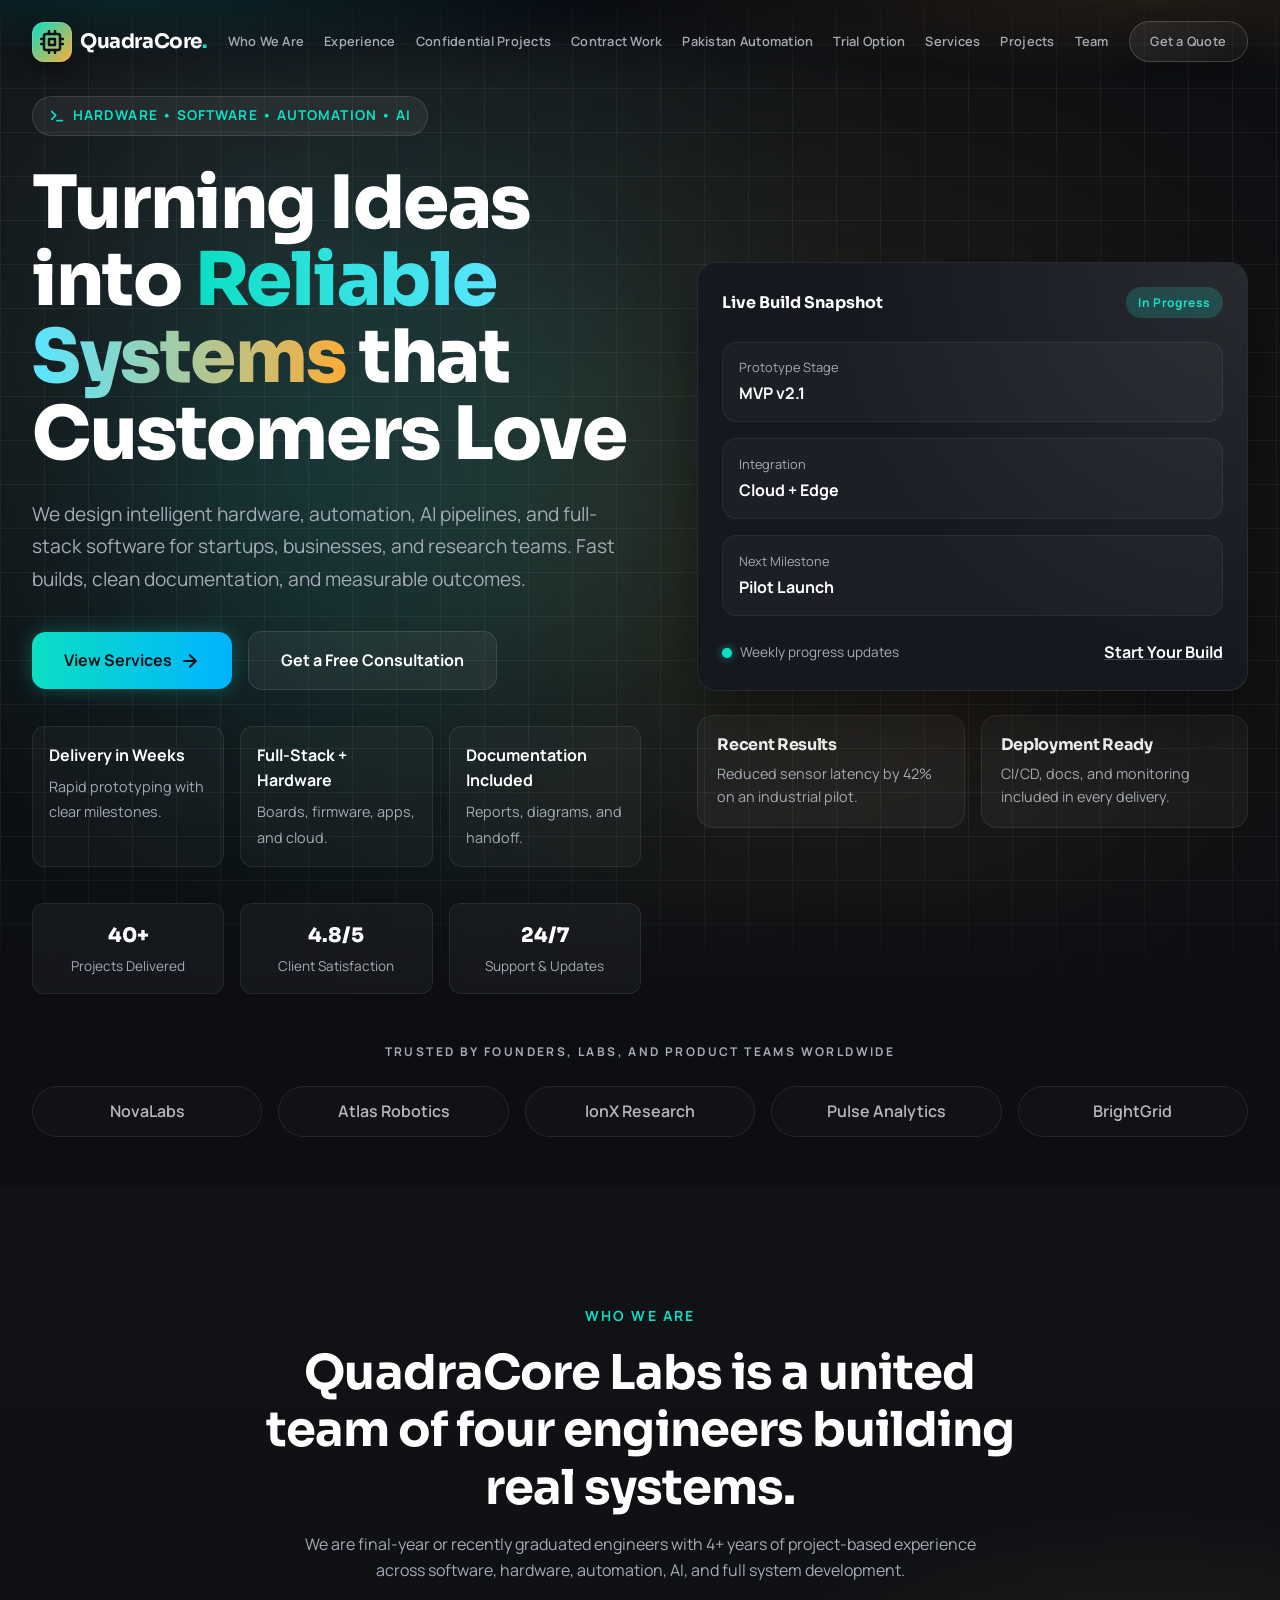
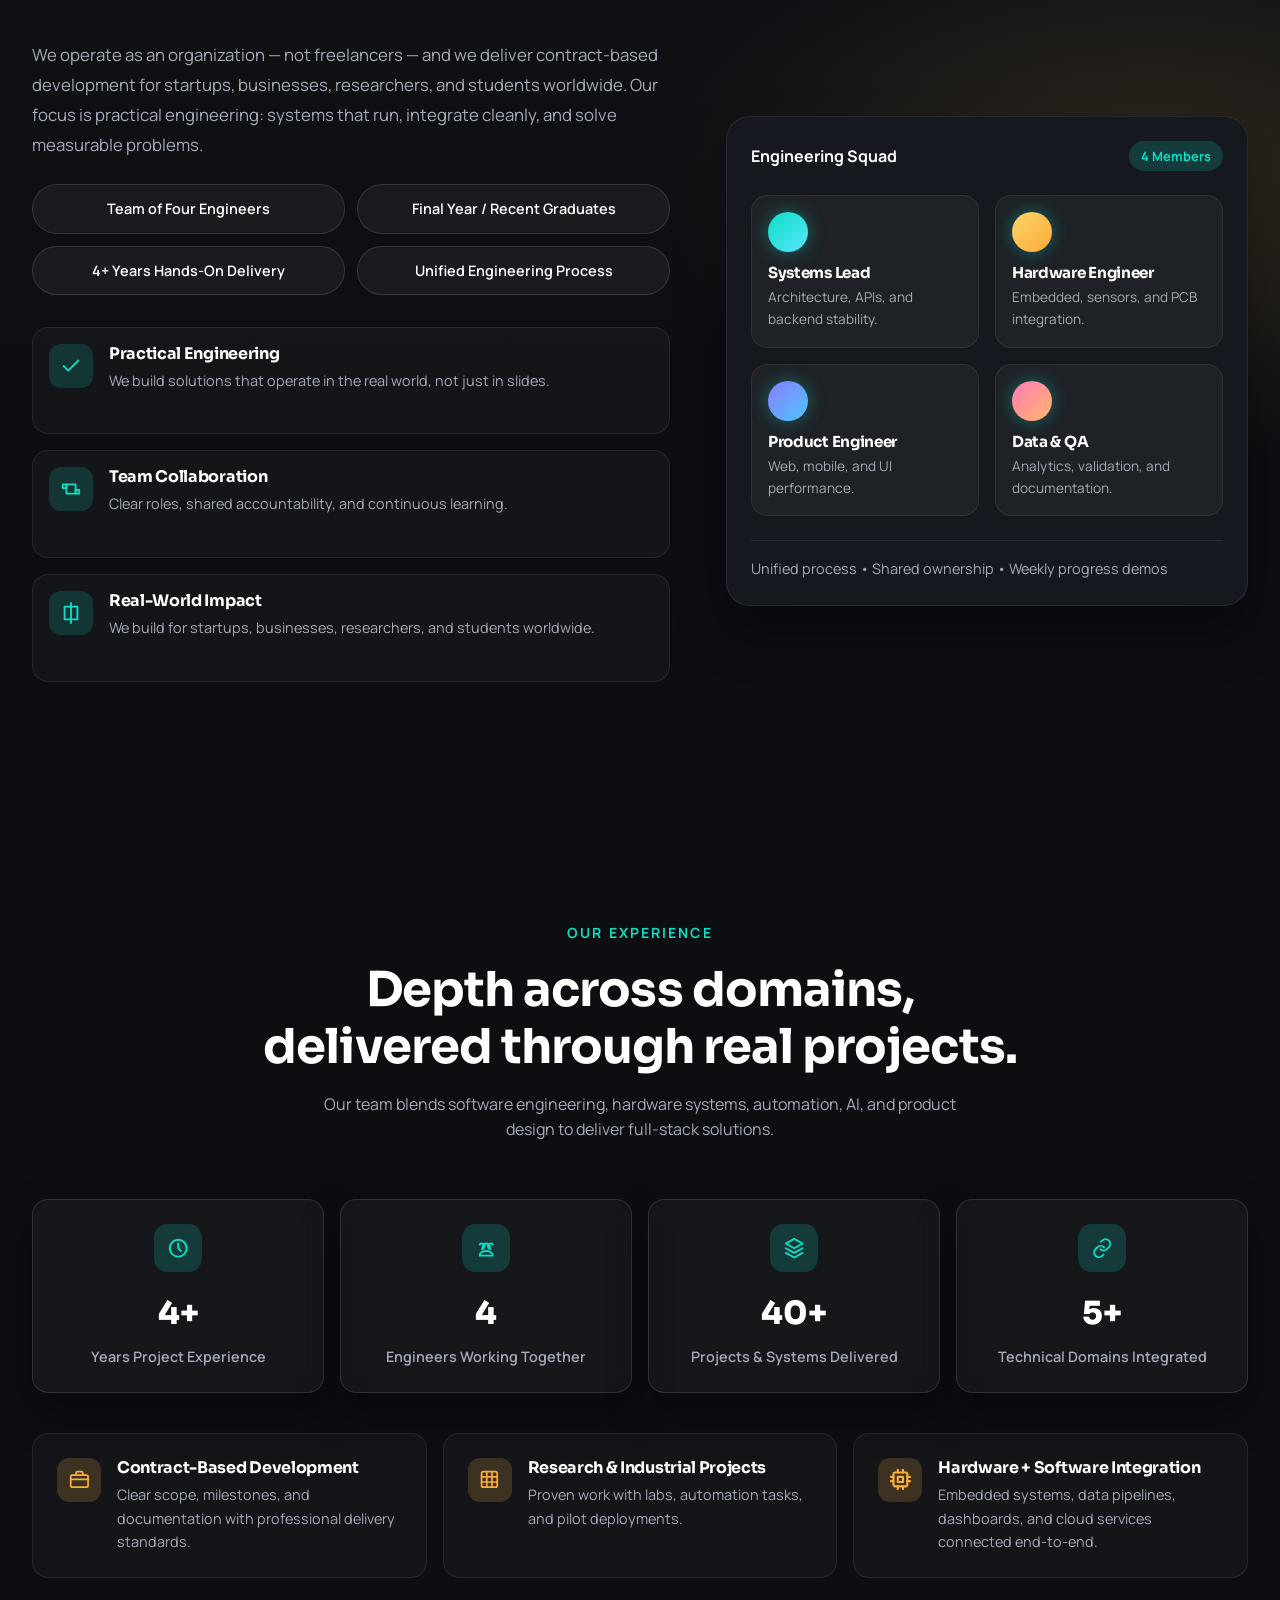
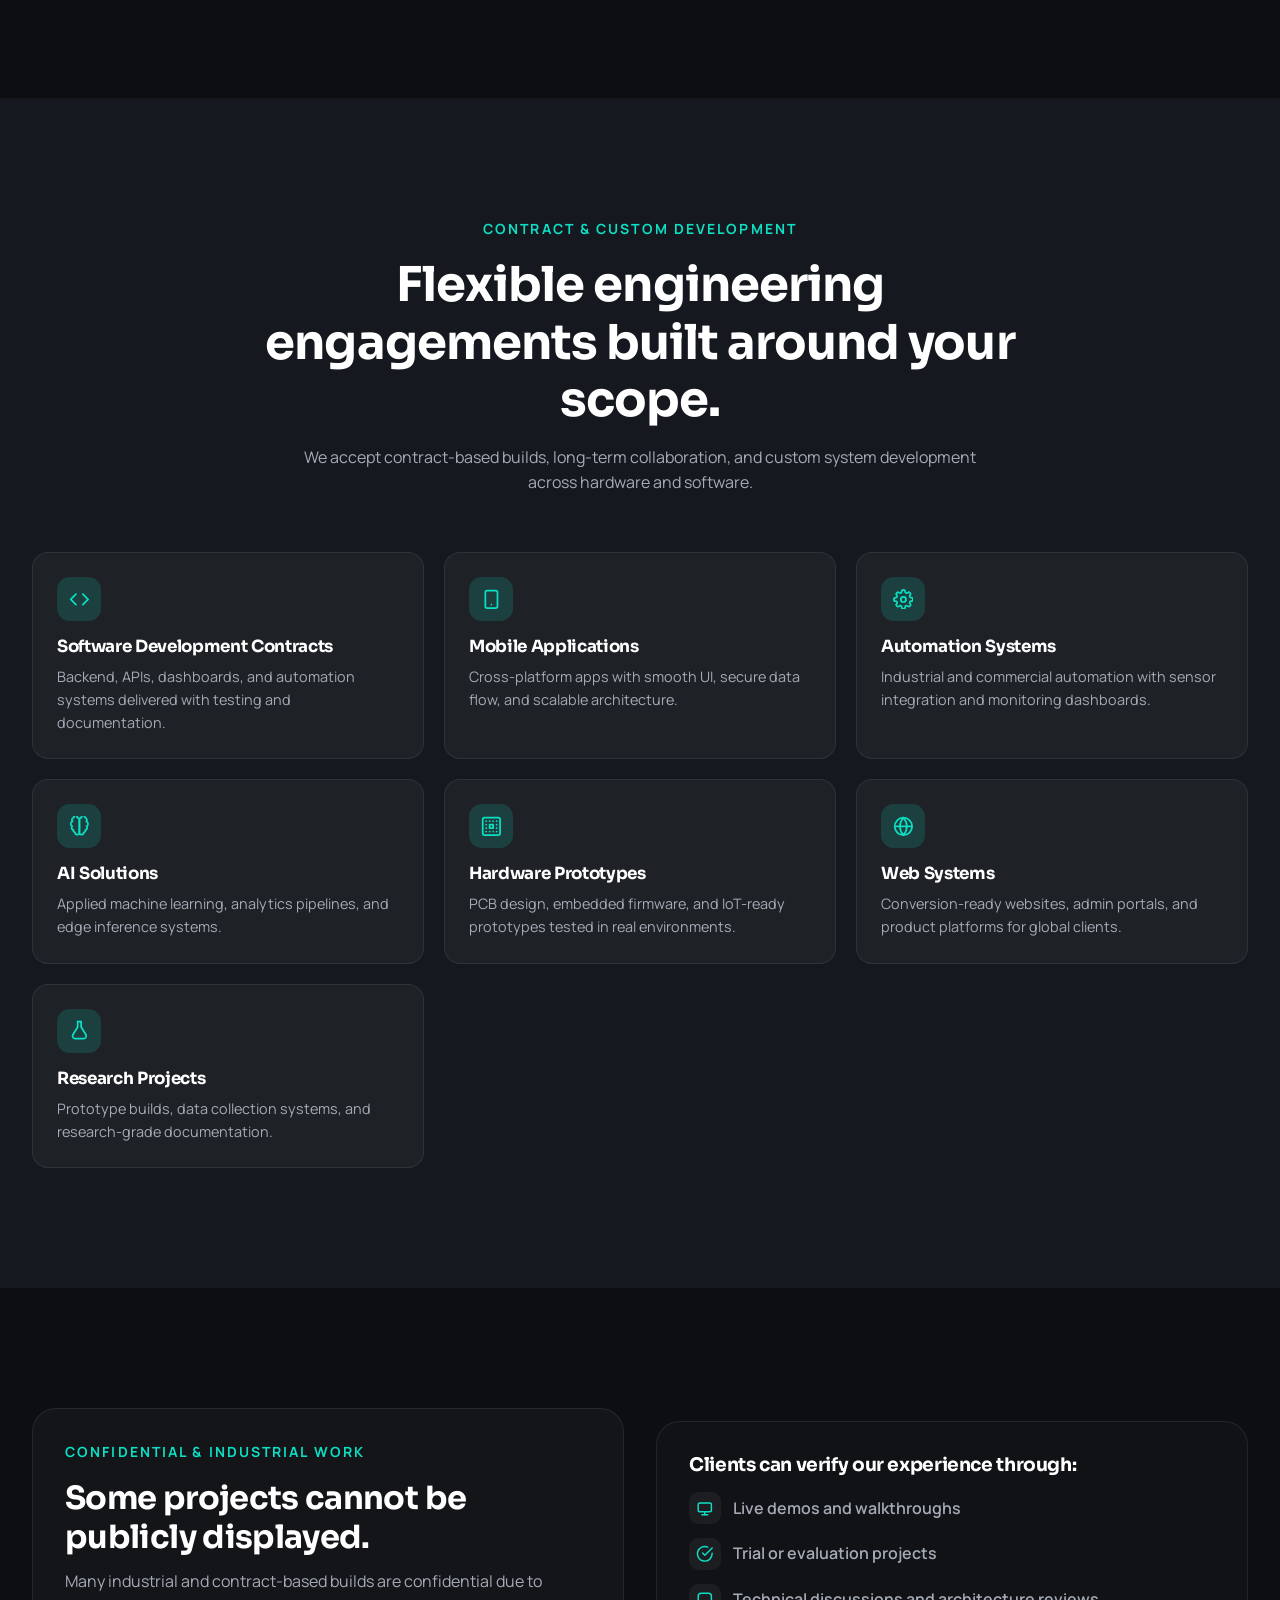
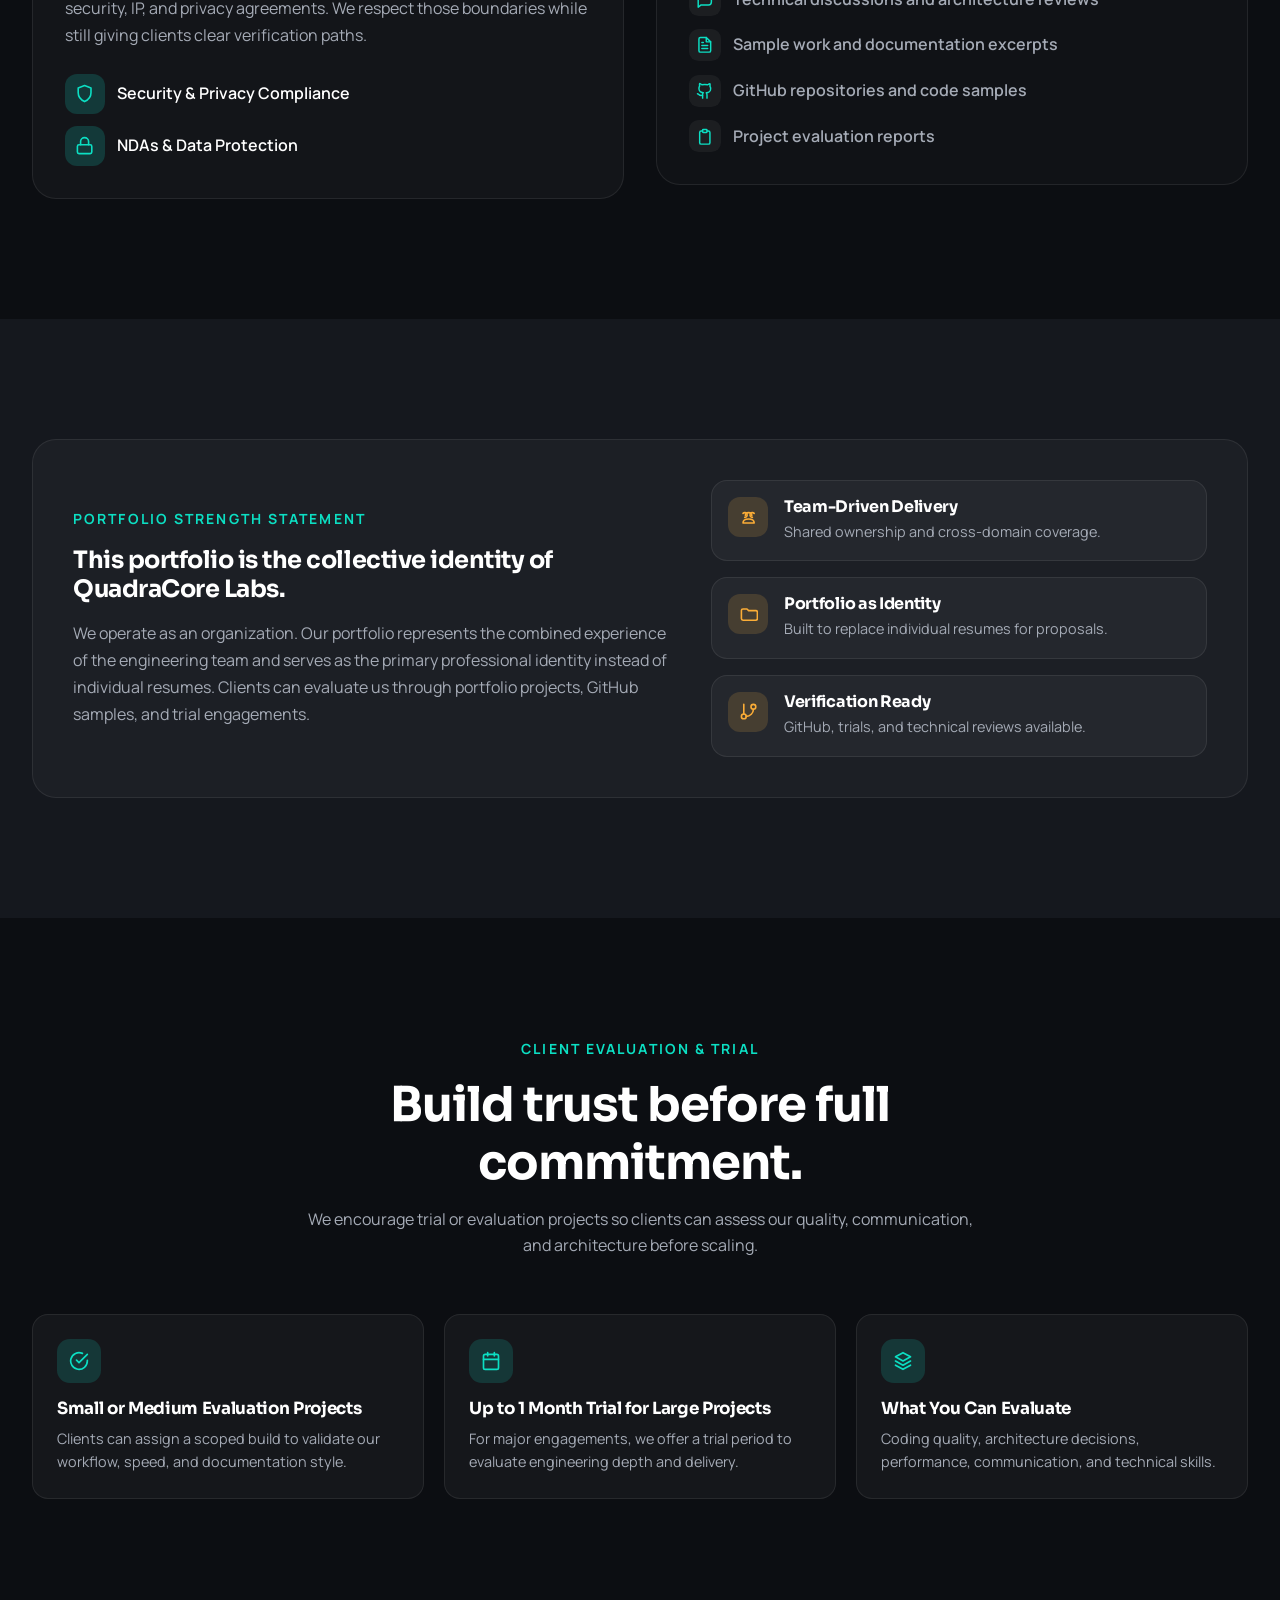
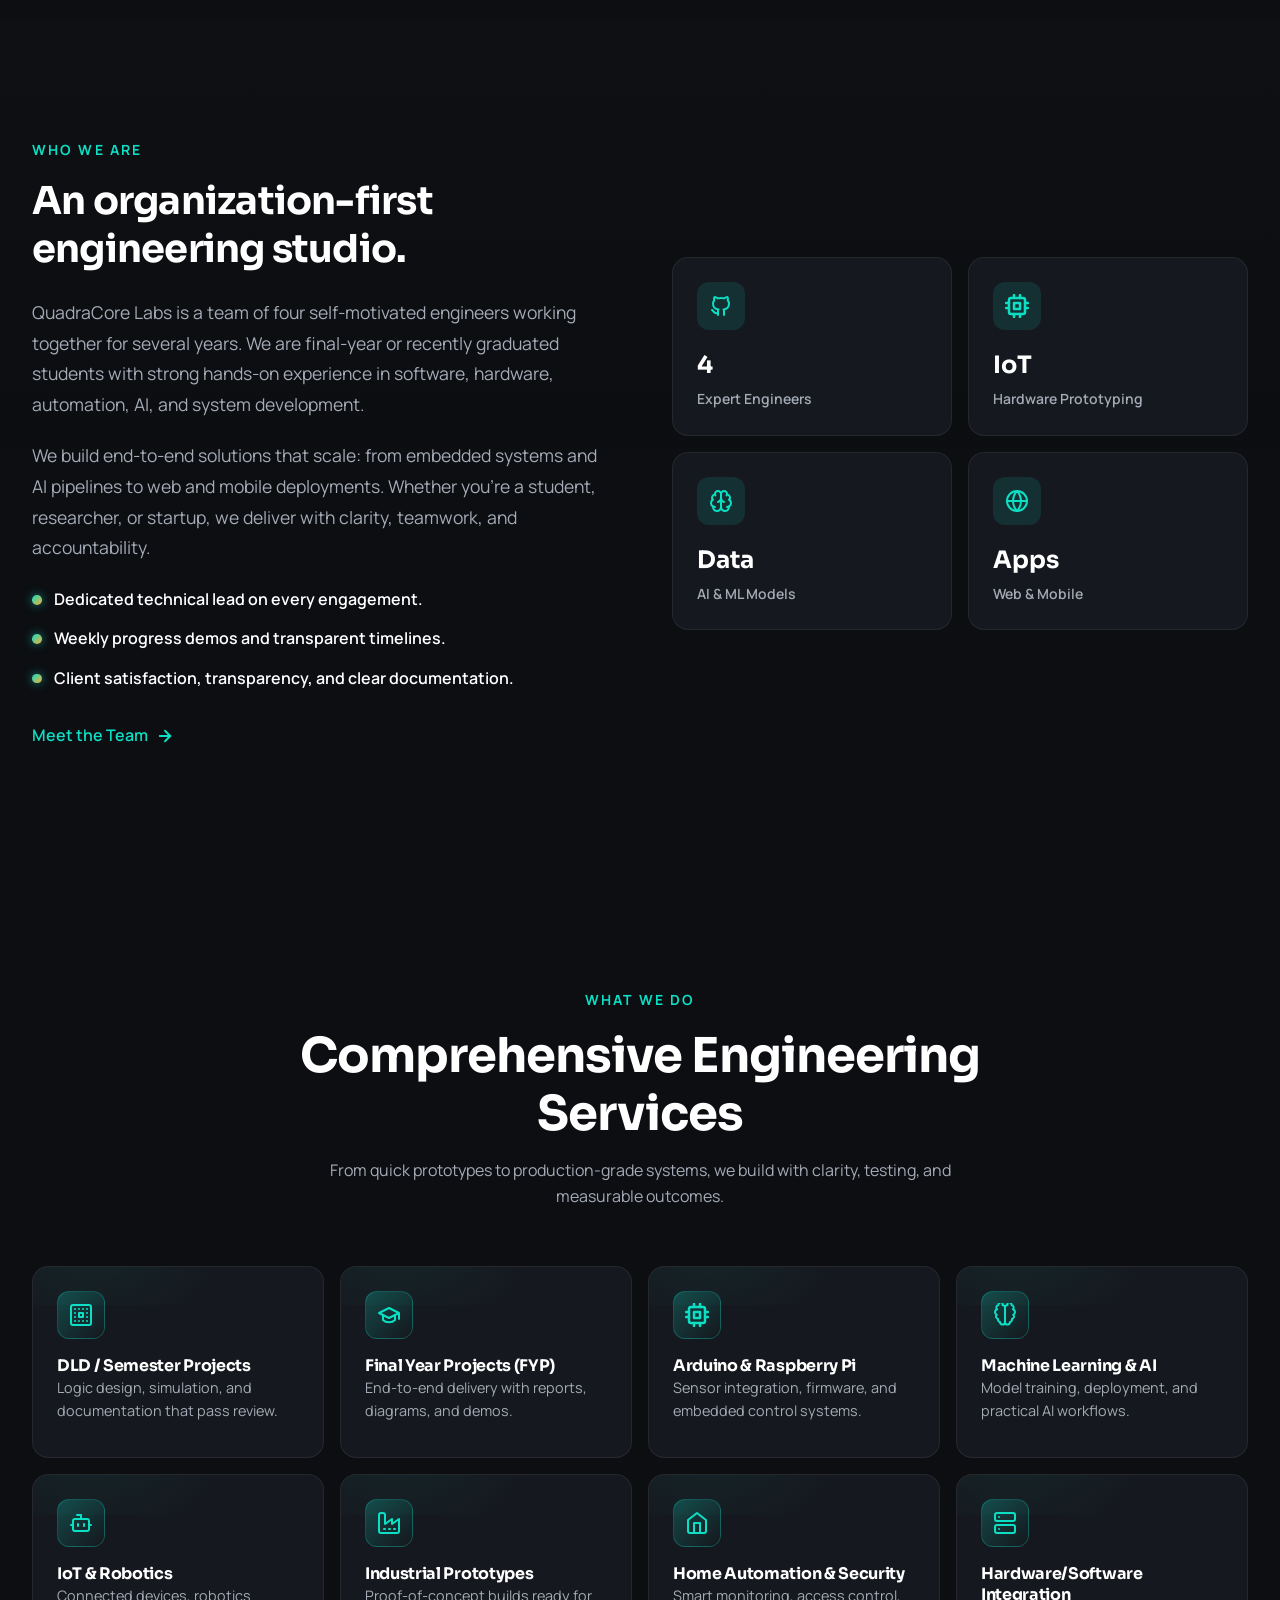
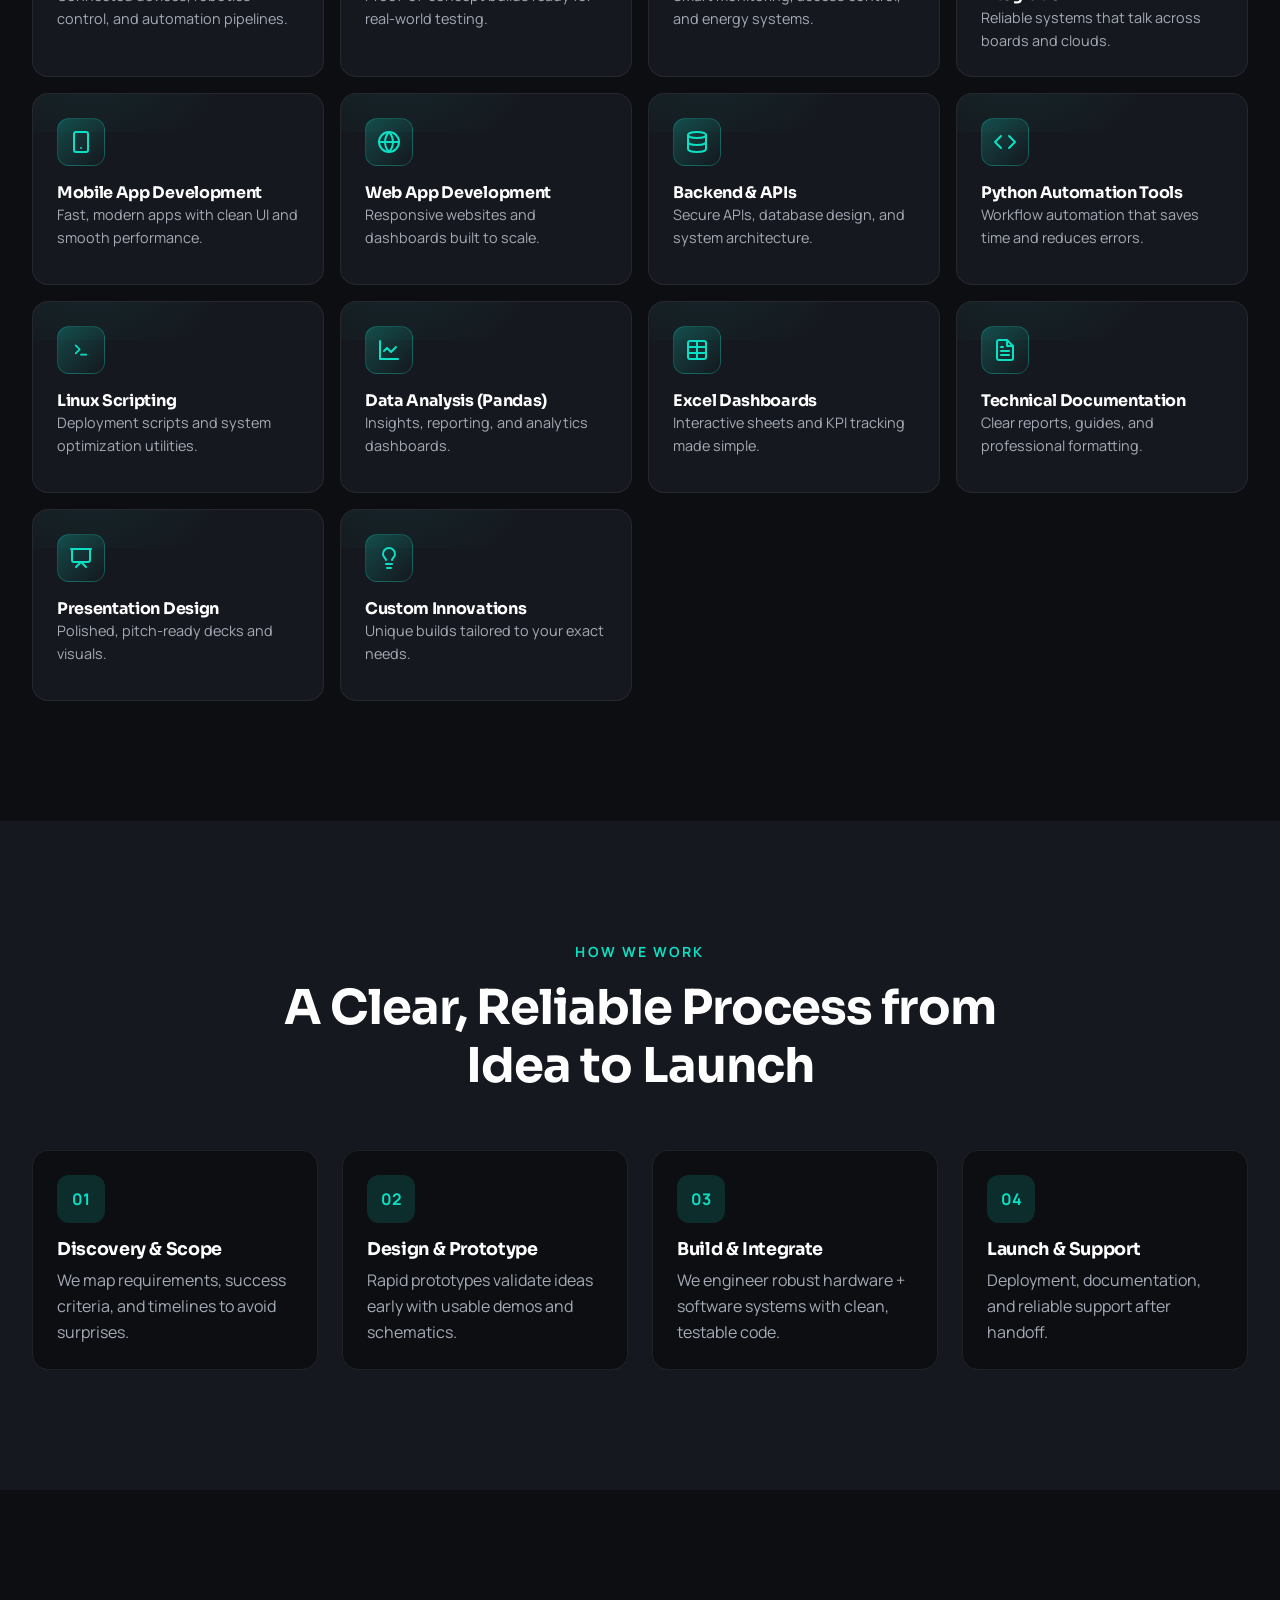
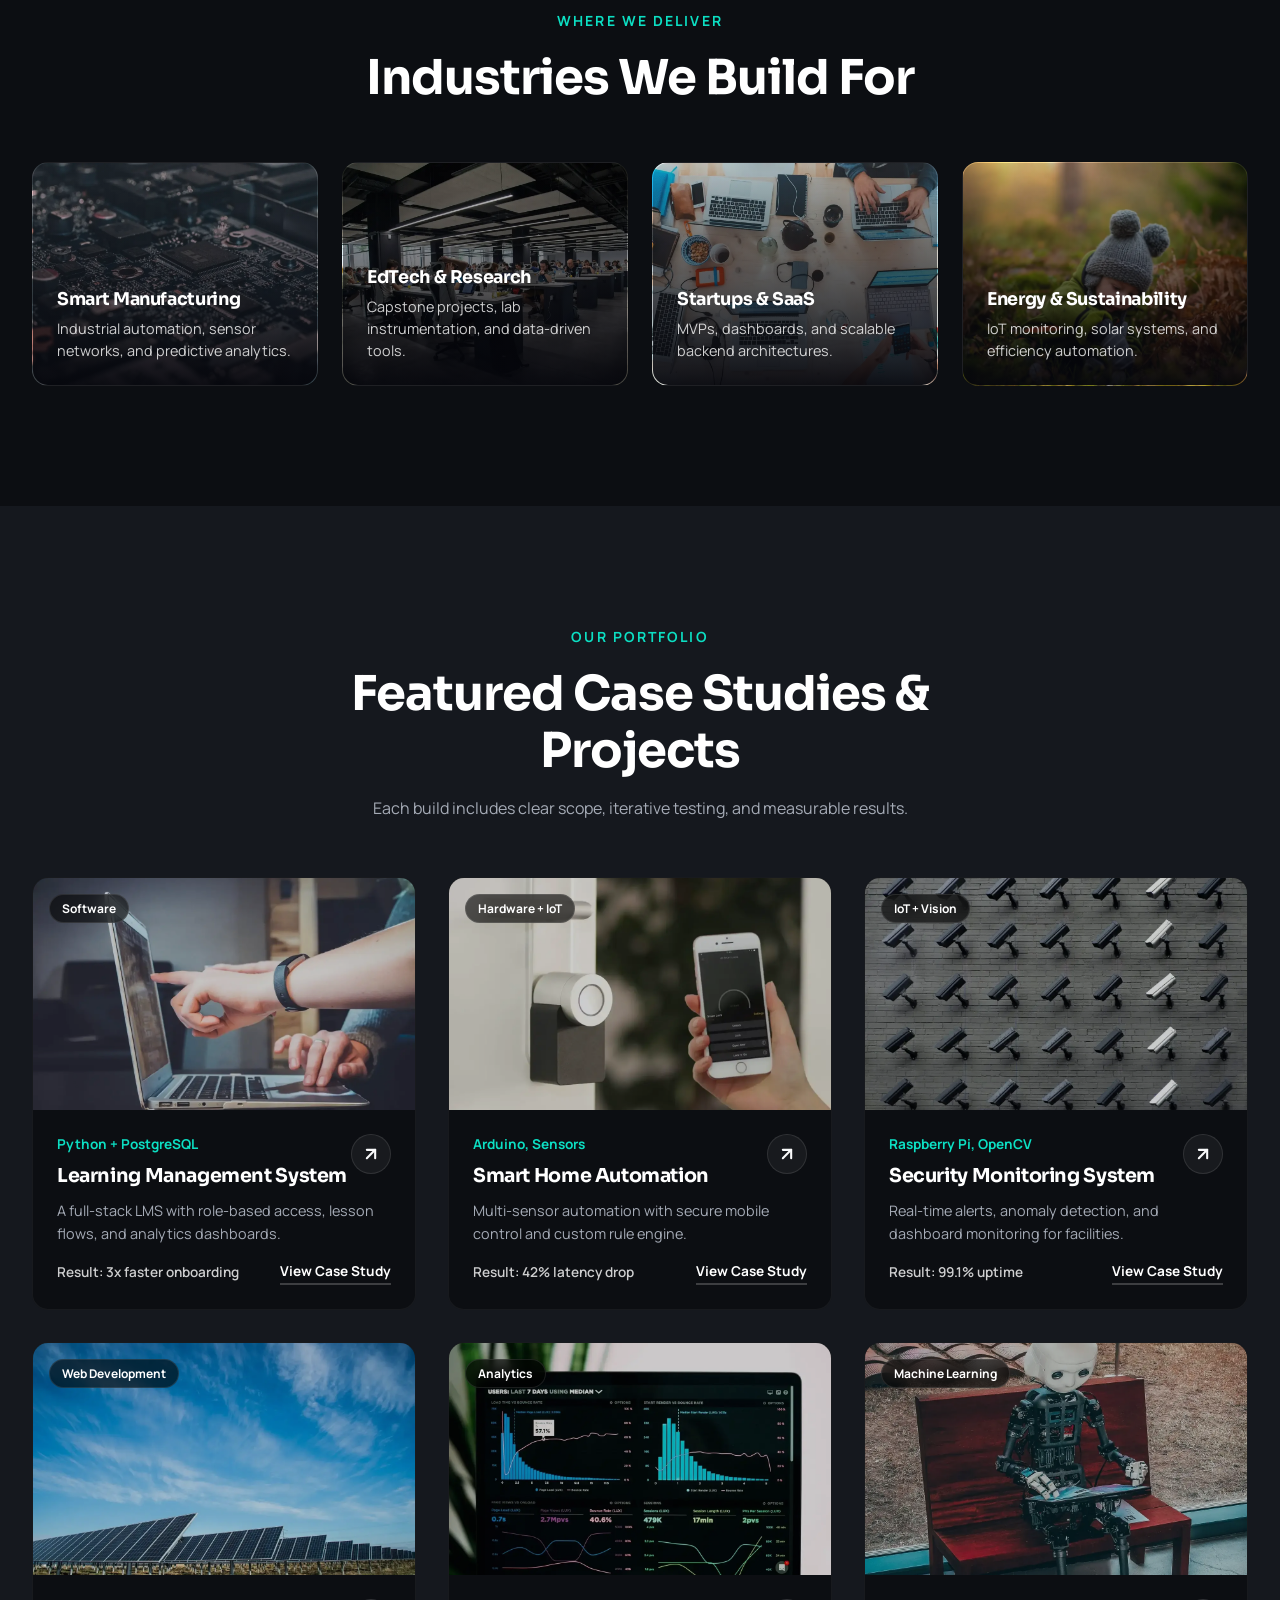
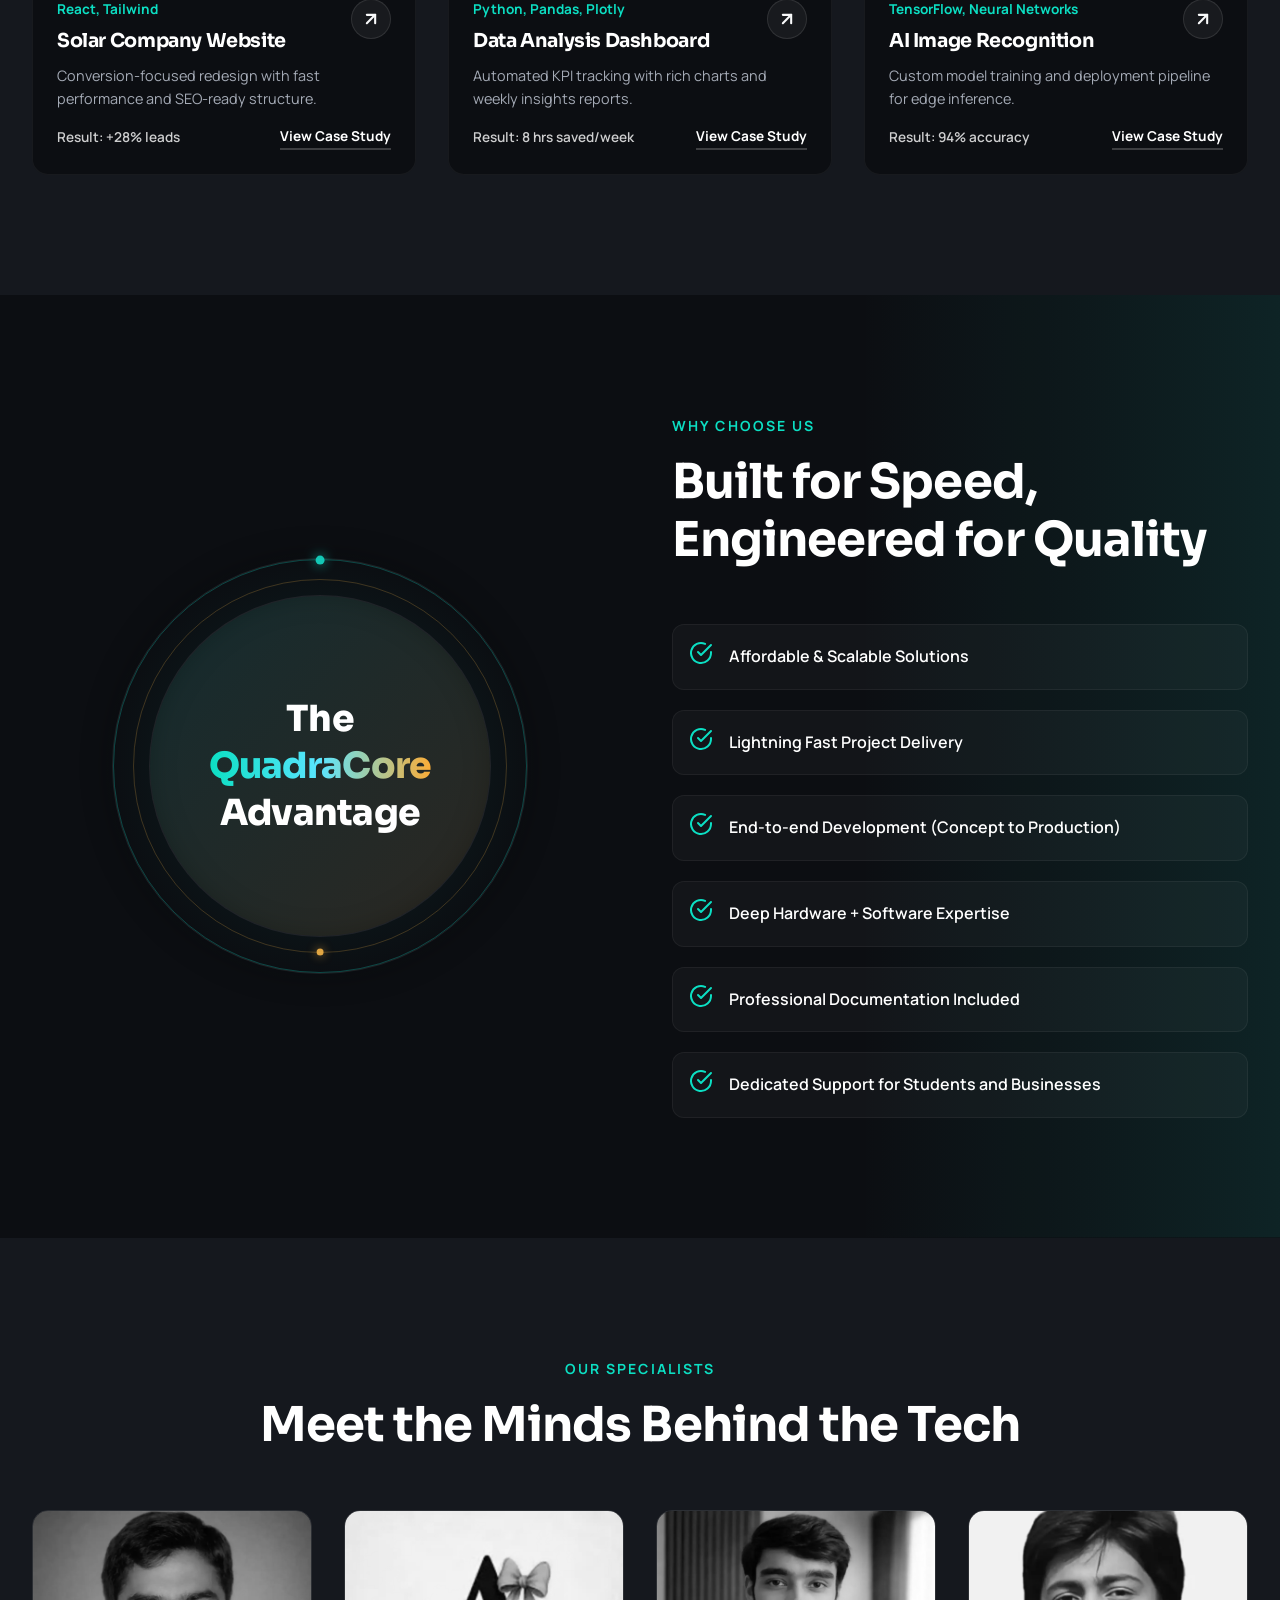
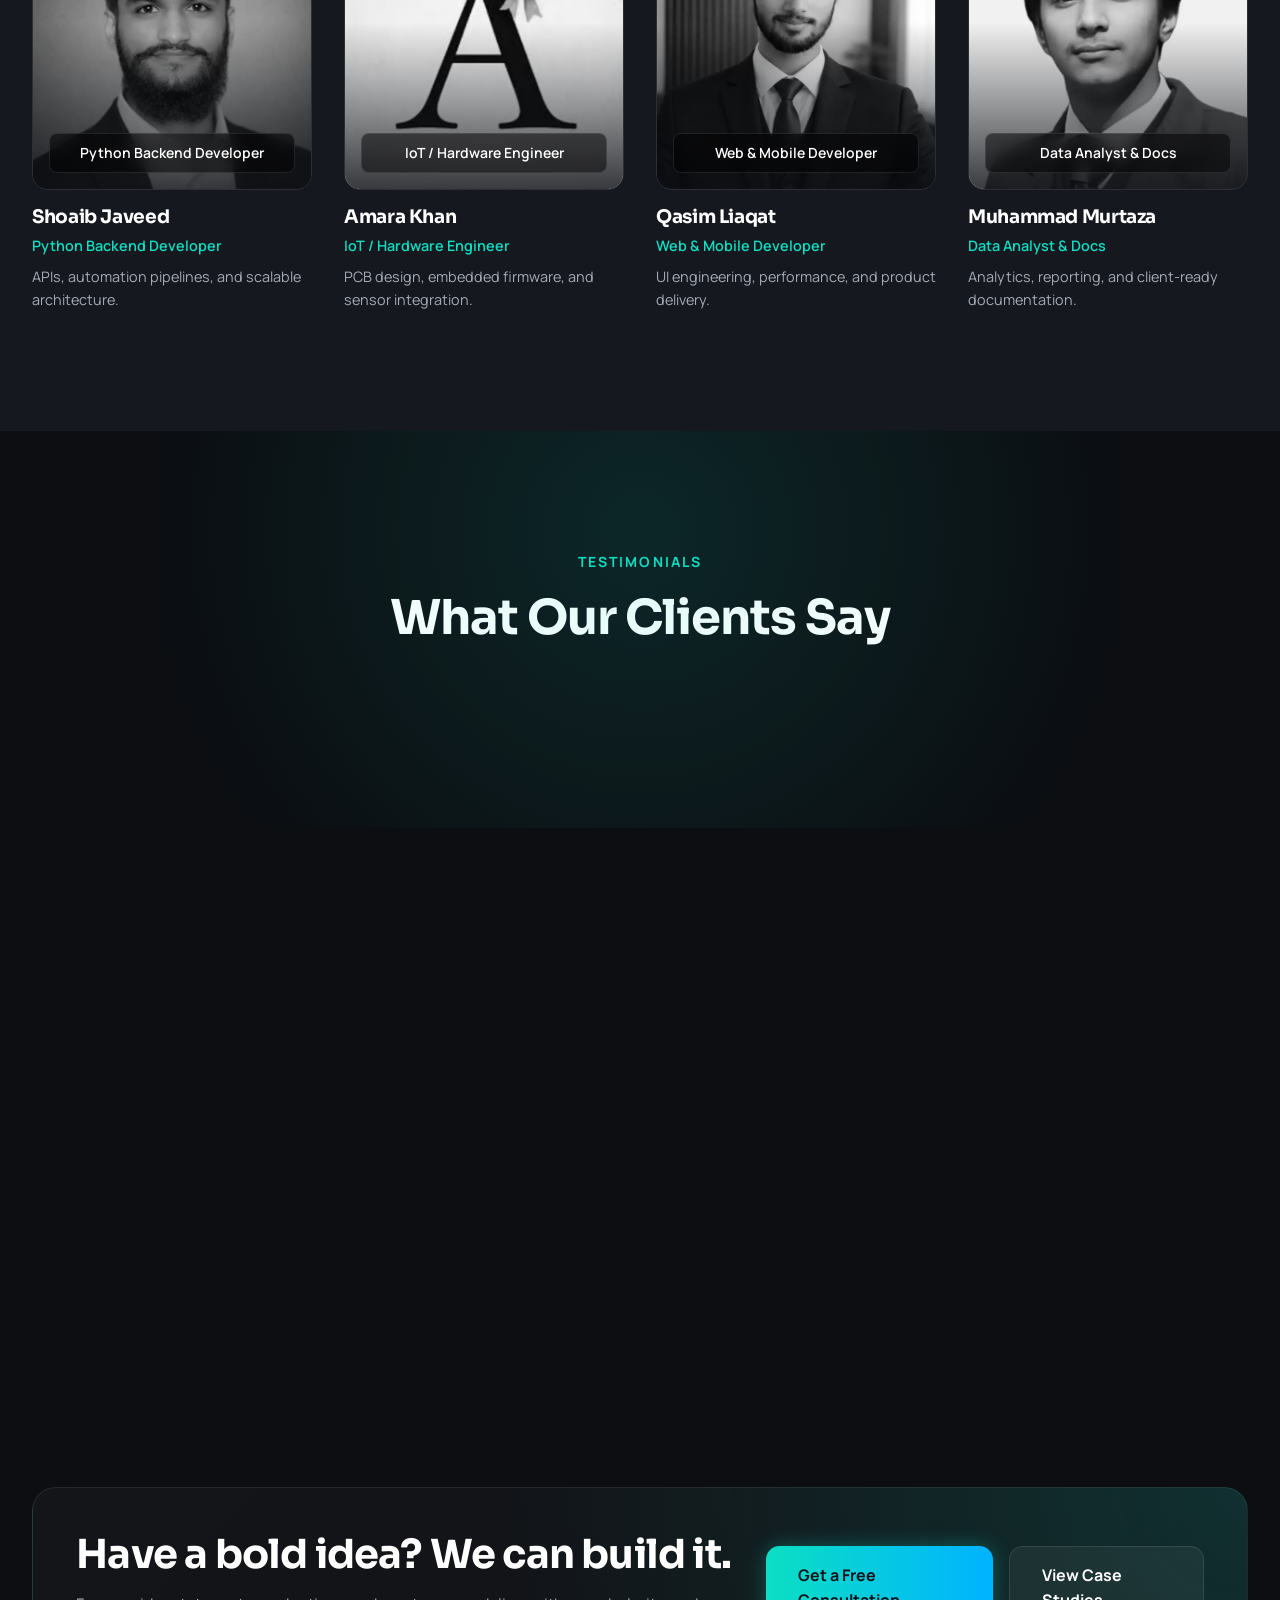
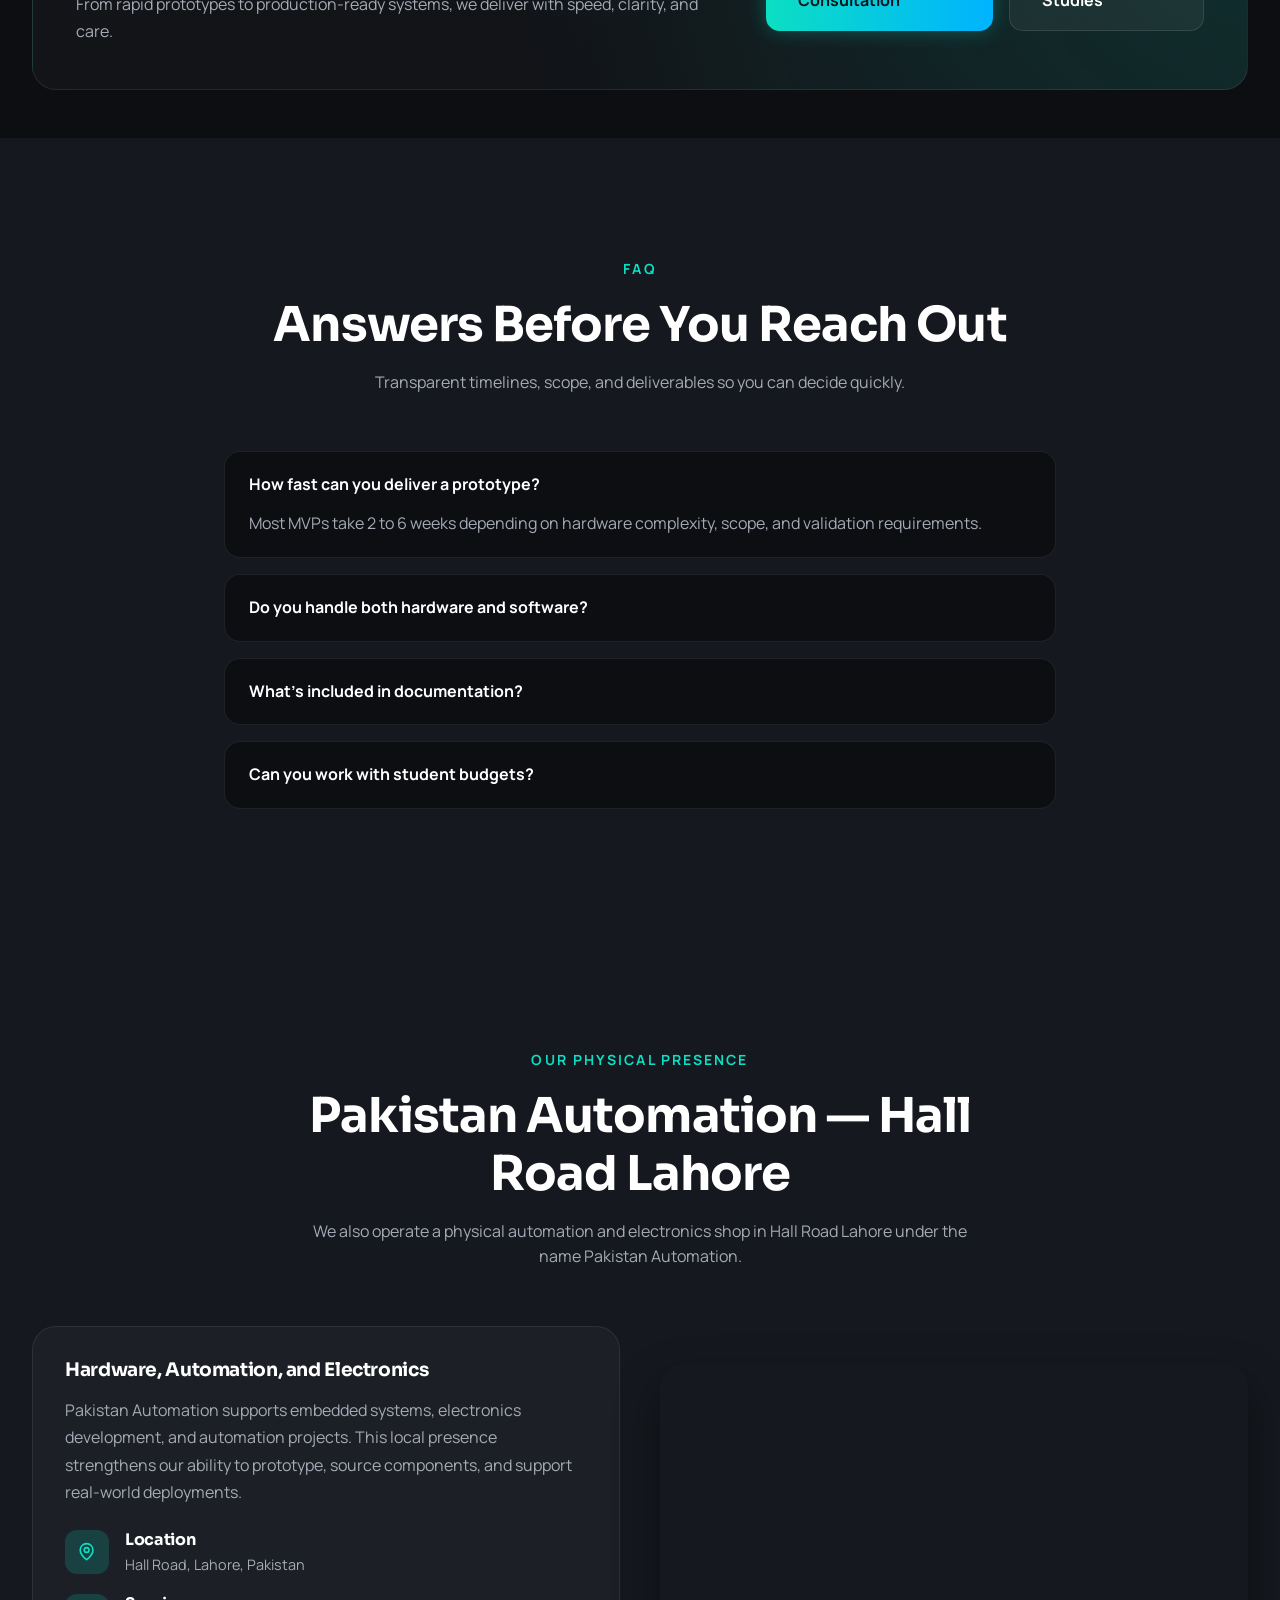
==== commit ce449325: "Fix: Corrected image path casing for GitHub Pages" ====
--- a/index.html
+++ b/index.html
@@ -656,28 +656,28 @@
         <h2>Industries We Build For</h2>
       </div>
       <div class="industries-grid stagger">
-        <div class="industry-card anim-fade-scale" style="--img: url('images/photo-1518770660439-4636190af475.jpg');">
+        <div class="industry-card anim-fade-scale" style="--img-webp: url('images/photo-1518770660439-4636190af475.webp'); --img-fallback: url('images/photo-1518770660439-4636190af475.jpg');">
           <div class="industry-overlay"></div>
           <div class="industry-content">
             <h3>Smart Manufacturing</h3>
             <p>Industrial automation, sensor networks, and predictive analytics.</p>
           </div>
         </div>
-        <div class="industry-card anim-fade-scale" style="--img: url('images/photo-1504384308090-c894fdcc538d.jpg');">
+        <div class="industry-card anim-fade-scale" style="--img-webp: url('images/photo-1504384308090-c894fdcc538d.webp'); --img-fallback: url('images/photo-1504384308090-c894fdcc538d.jpg');">
           <div class="industry-overlay"></div>
           <div class="industry-content">
             <h3>EdTech &amp; Research</h3>
             <p>Capstone projects, lab instrumentation, and data-driven tools.</p>
           </div>
         </div>
-        <div class="industry-card anim-fade-scale" style="--img: url('images/photo-1519389950473-47ba0277781c.jpg');">
+        <div class="industry-card anim-fade-scale" style="--img-webp: url('images/photo-1519389950473-47ba0277781c.webp'); --img-fallback: url('images/photo-1519389950473-47ba0277781c.jpg');">
           <div class="industry-overlay"></div>
           <div class="industry-content">
             <h3>Startups &amp; SaaS</h3>
             <p>MVPs, dashboards, and scalable backend architectures.</p>
           </div>
         </div>
-        <div class="industry-card anim-fade-scale" style="--img: url('images/photo-1477239439998-839196943351.jpg');">
+        <div class="industry-card anim-fade-scale" style="--img-webp: url('images/photo-1477239439998-839196943351.webp'); --img-fallback: url('images/photo-1477239439998-839196943351.jpg');">
           <div class="industry-overlay"></div>
           <div class="industry-content">
             <h3>Energy &amp; Sustainability</h3>
--- a/style.css
+++ b/style.css
@@ -1392,11 +1392,18 @@
   border-radius: 1rem;
   overflow: hidden;
   min-height: 14rem;
-  background-image: var(--img);
+  background-image: var(--img-fallback);
   background-size: cover;
   background-position: center;
+  background-repeat: no-repeat;
   border: 1px solid rgba(255,255,255,0.08);
   transition: transform 0.35s ease, box-shadow 0.35s ease;
+}
+.industry-card {
+  background-image: image-set(
+    var(--img-webp) type("image/webp"),
+    var(--img-fallback) type("image/jpeg")
+  );
 }
 .industry-card:hover {
   transform: translateY(-6px);
@@ -1412,6 +1419,20 @@
   inset: auto 0 0 0;
   padding: 1.5rem;
   z-index: 1;
+}
+
+/* ============================================================
+   REVEAL ANIMATIONS
+   ============================================================ */
+.reveal {
+  opacity: 0;
+  transform: translateY(20px);
+  transition: opacity 0.6s ease, transform 0.6s ease;
+  will-change: opacity, transform;
+}
+.reveal.active {
+  opacity: 1;
+  transform: translateY(0);
 }
 .industry-content h3 {
   font-family: var(--font-display);
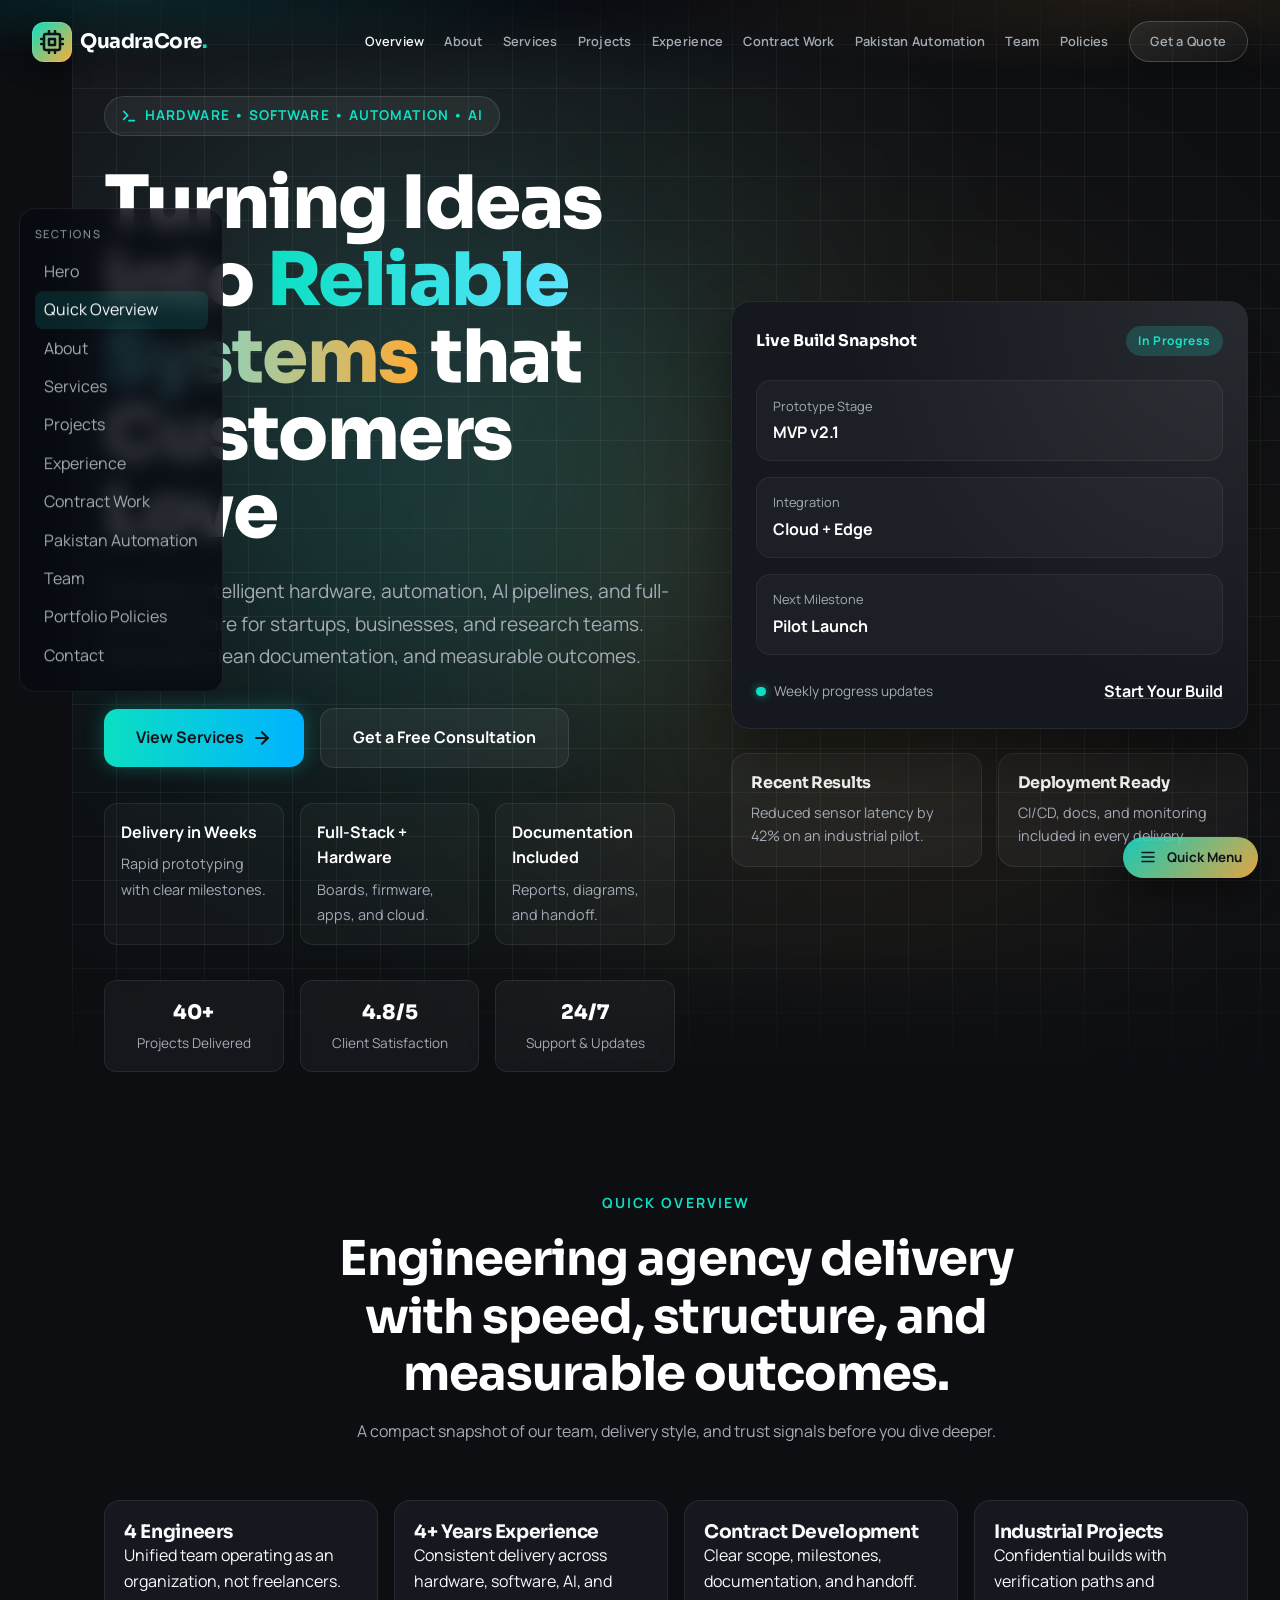
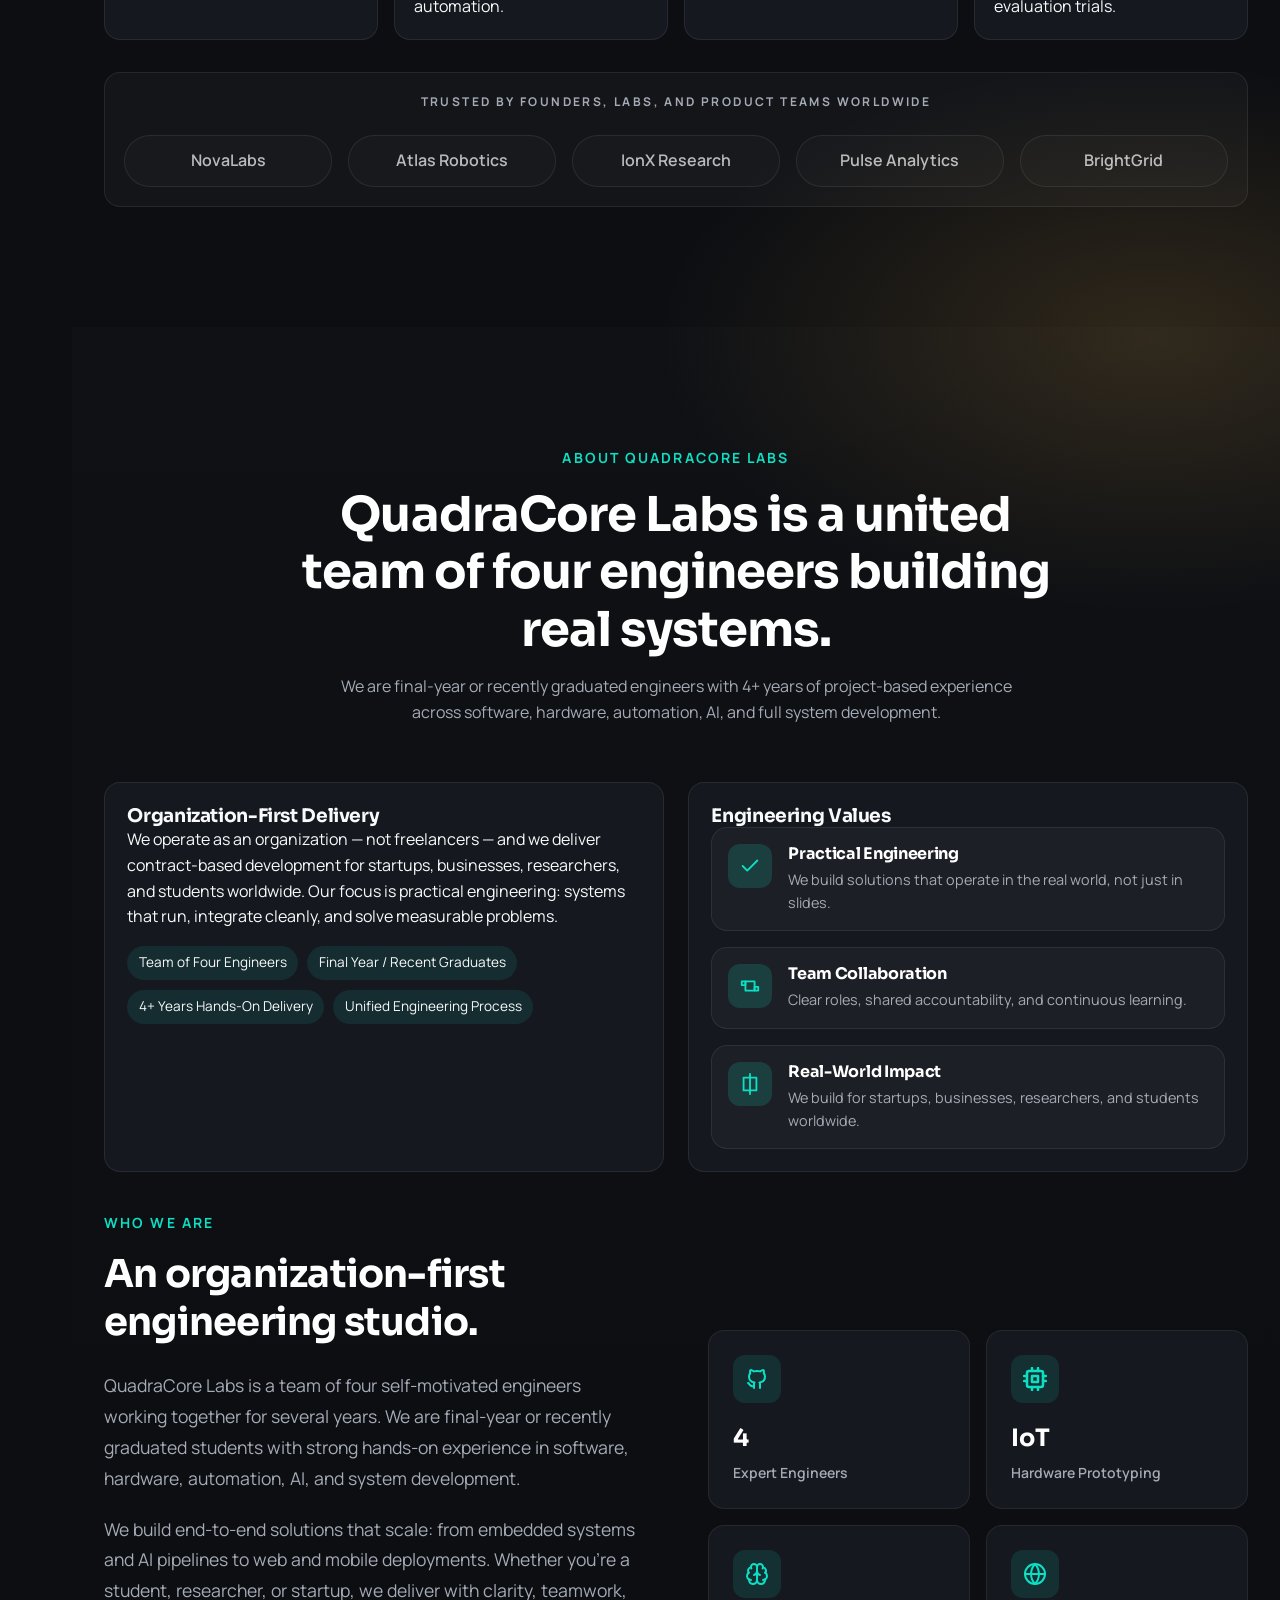
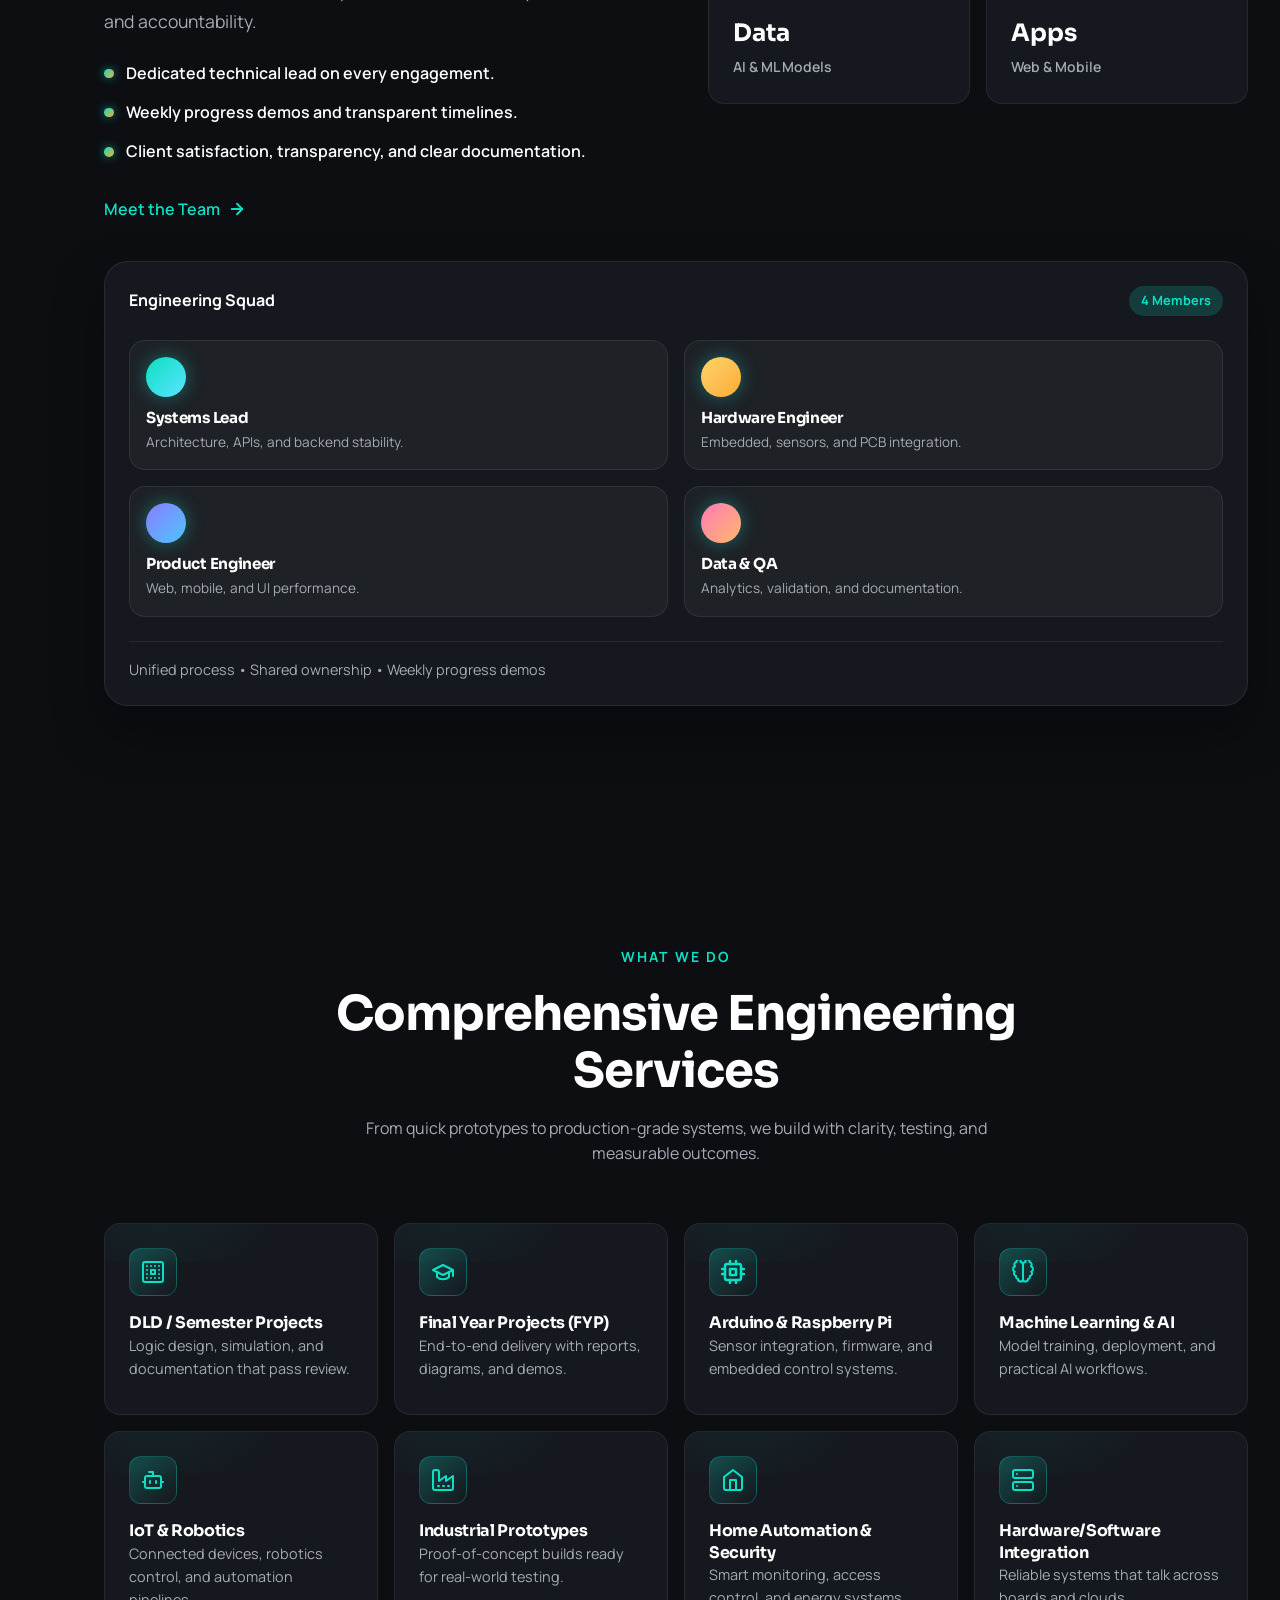
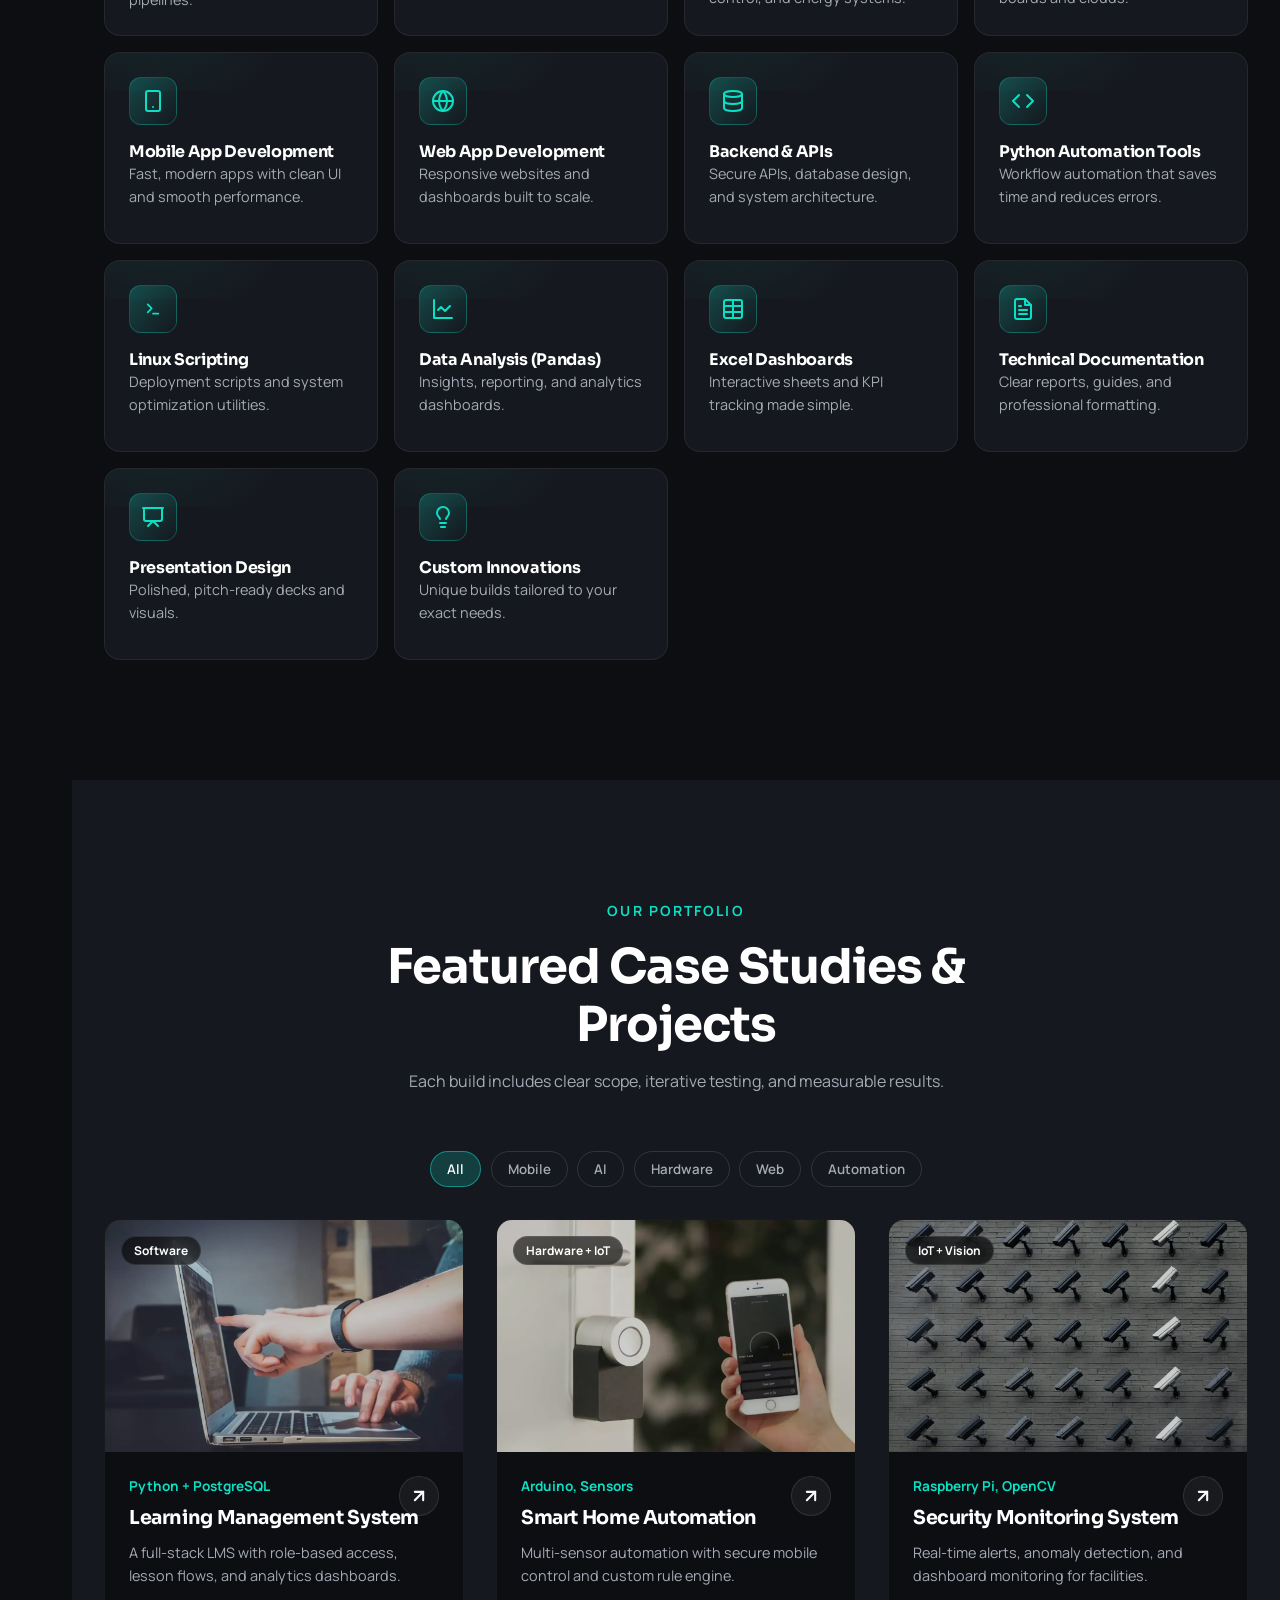
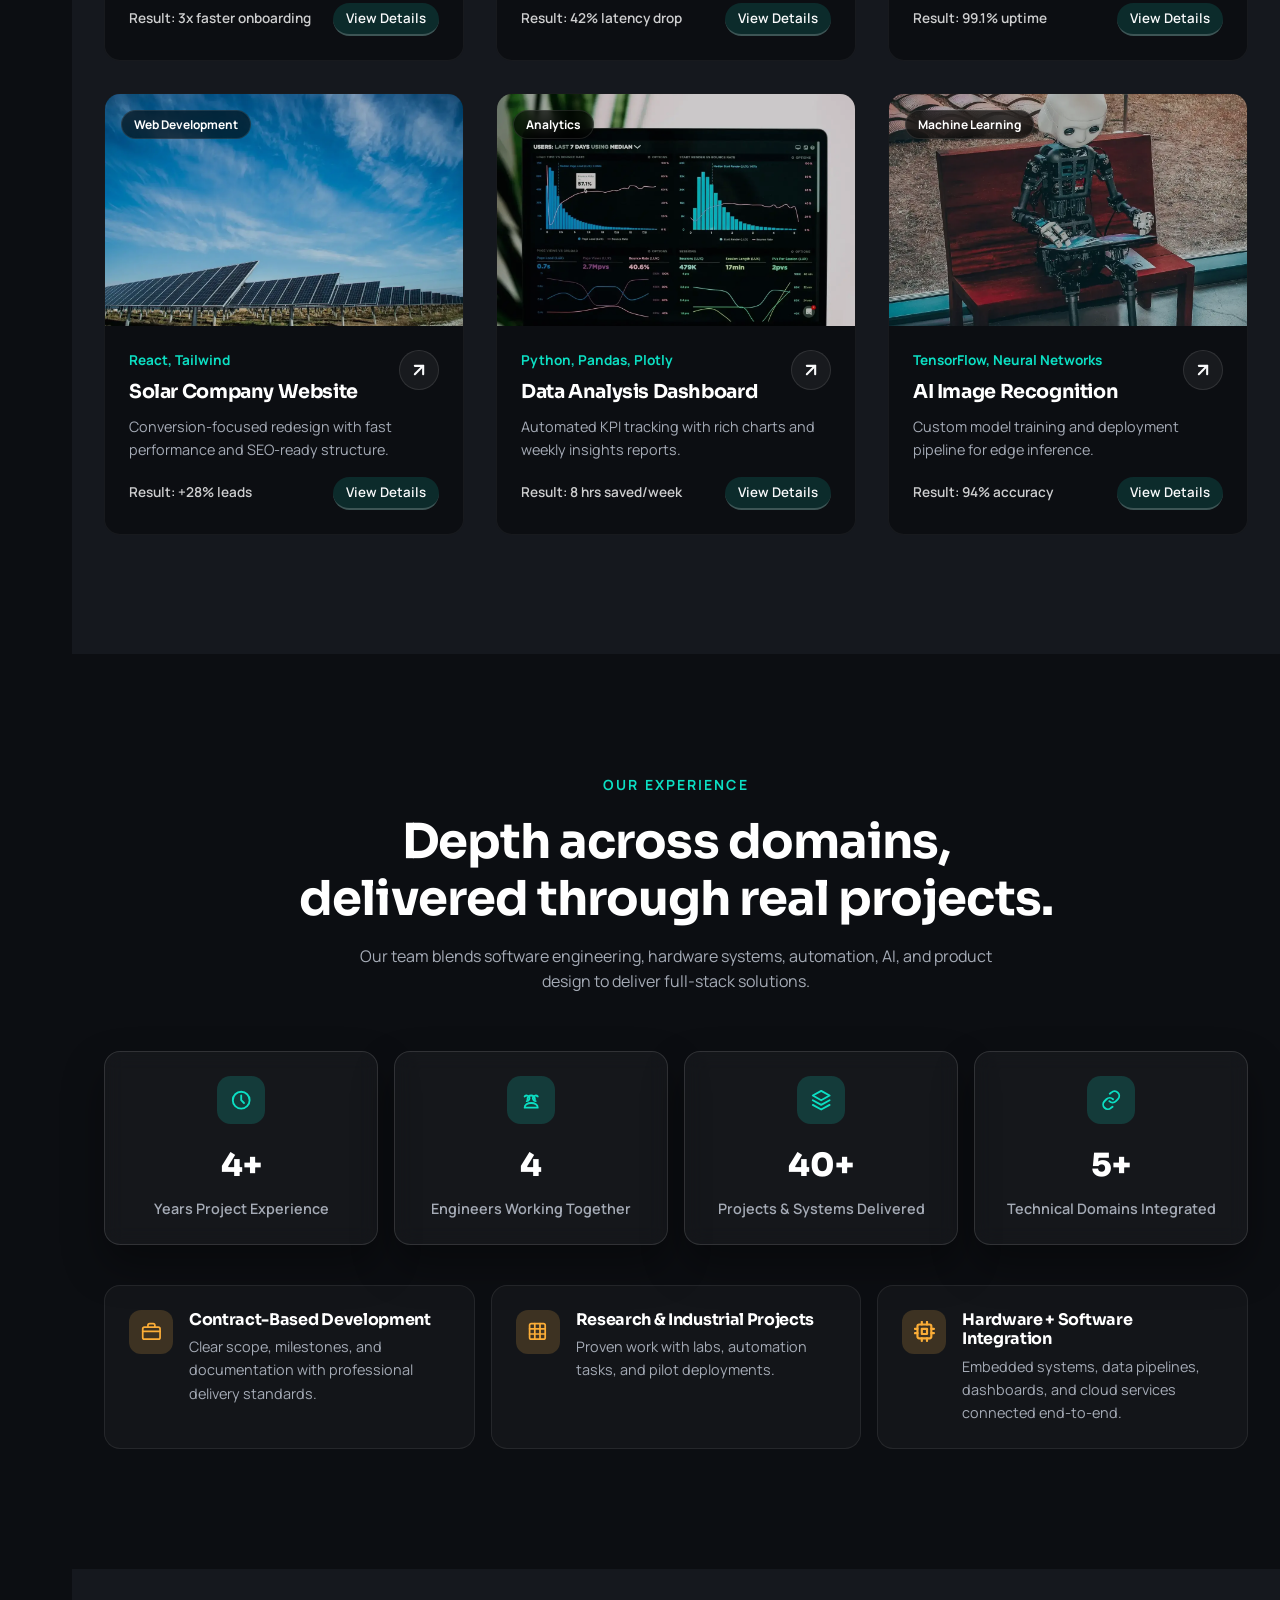
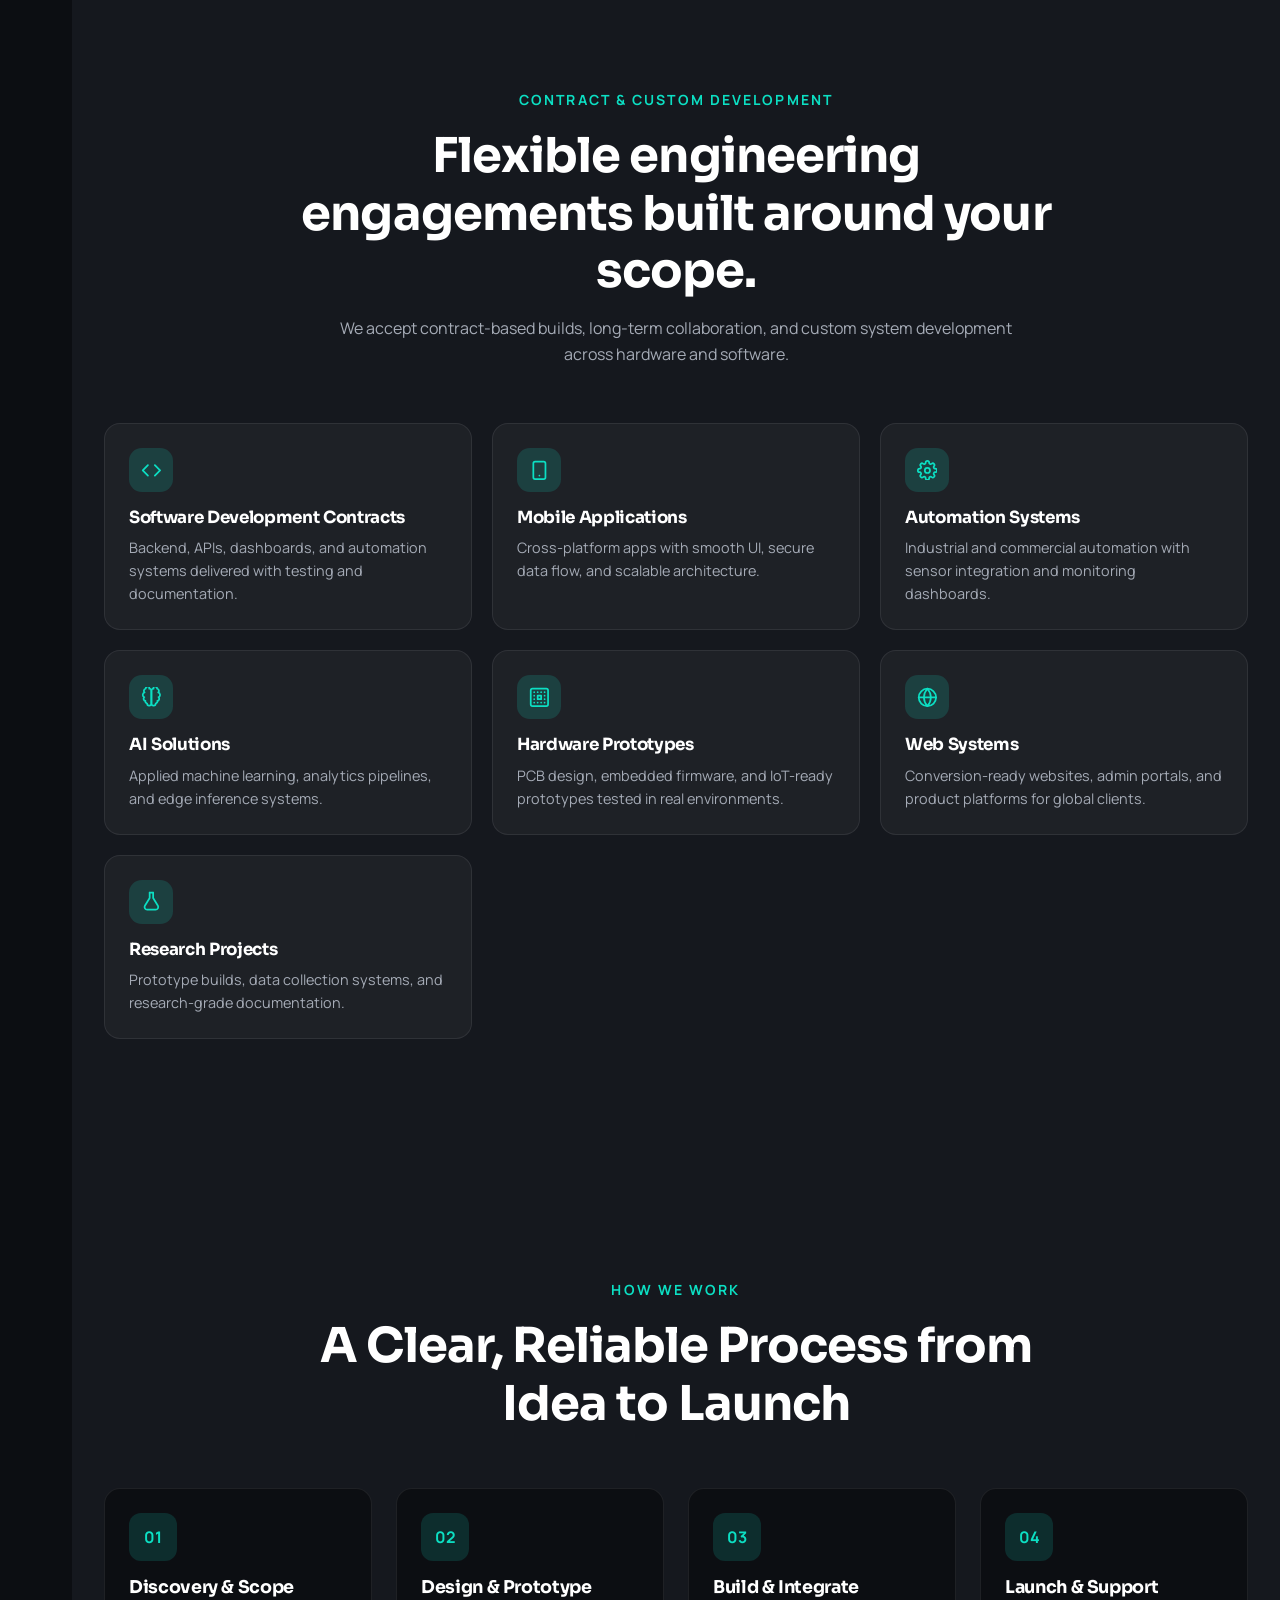
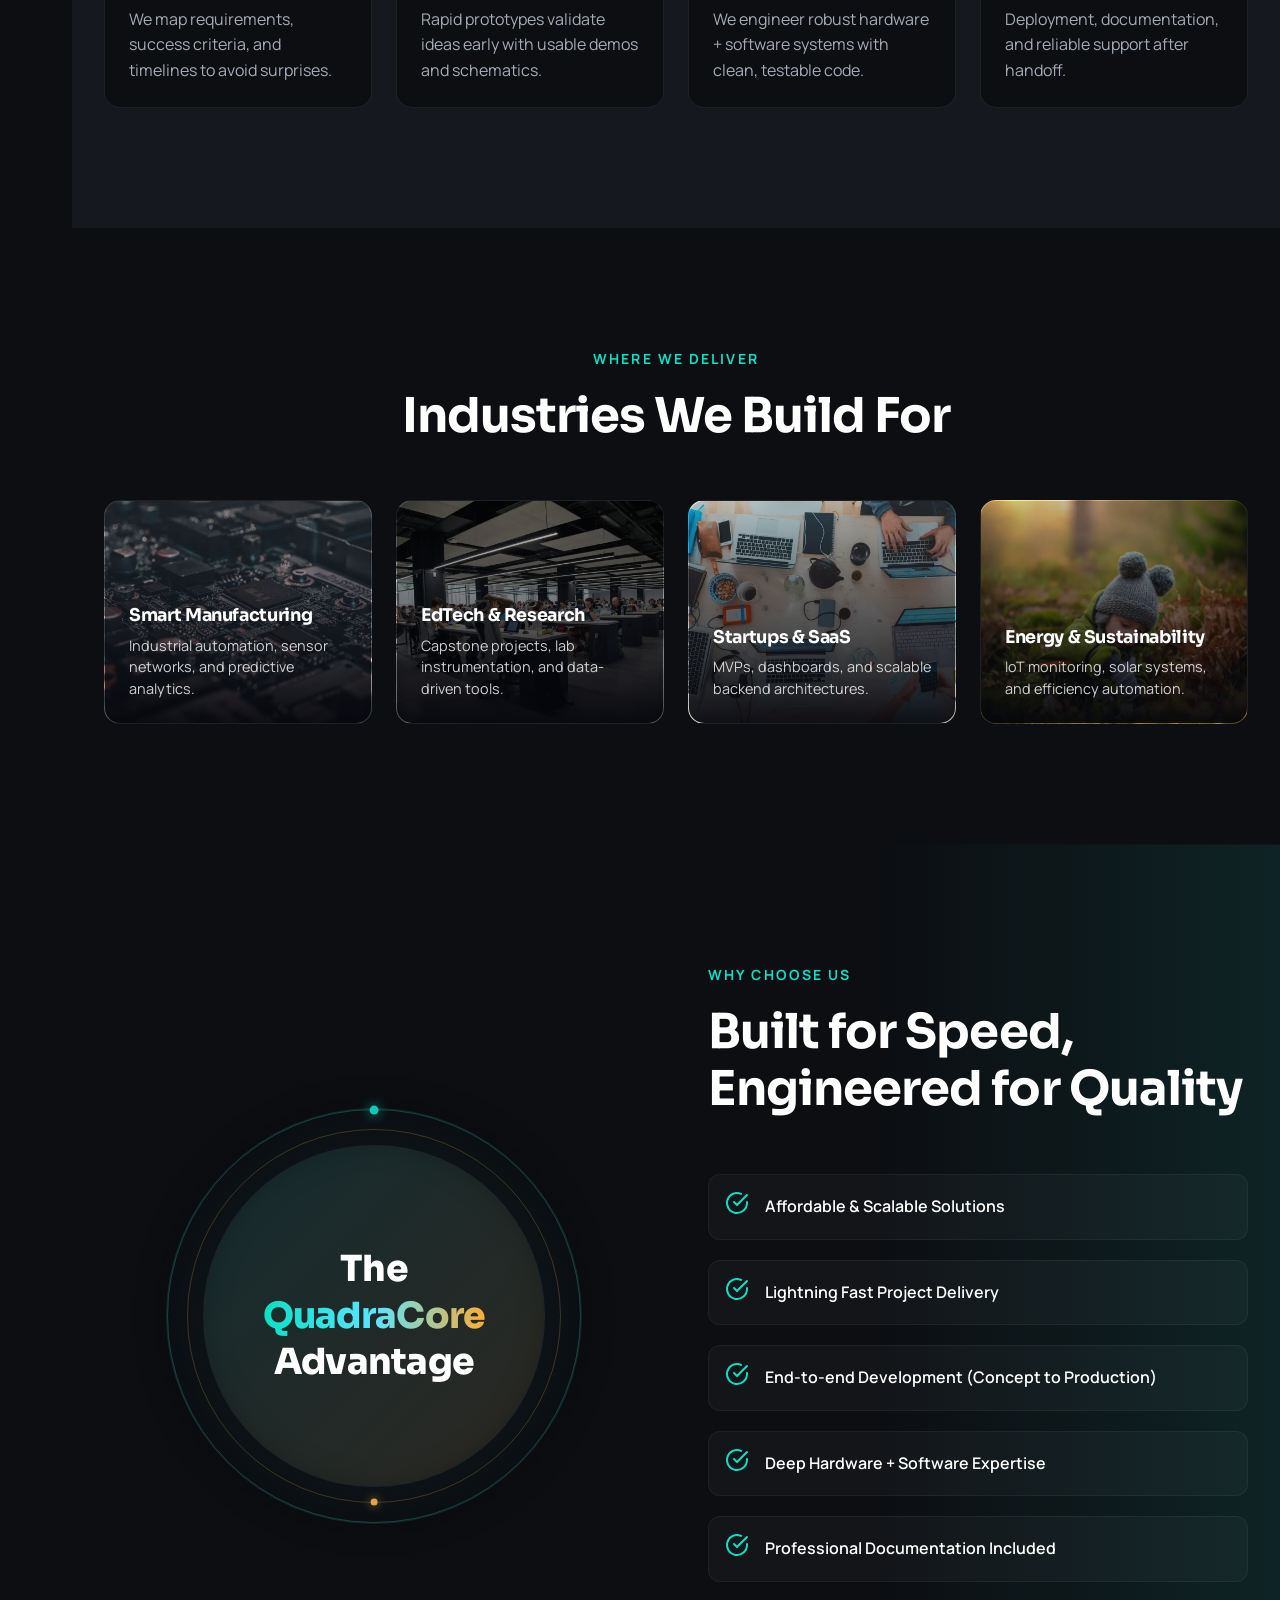
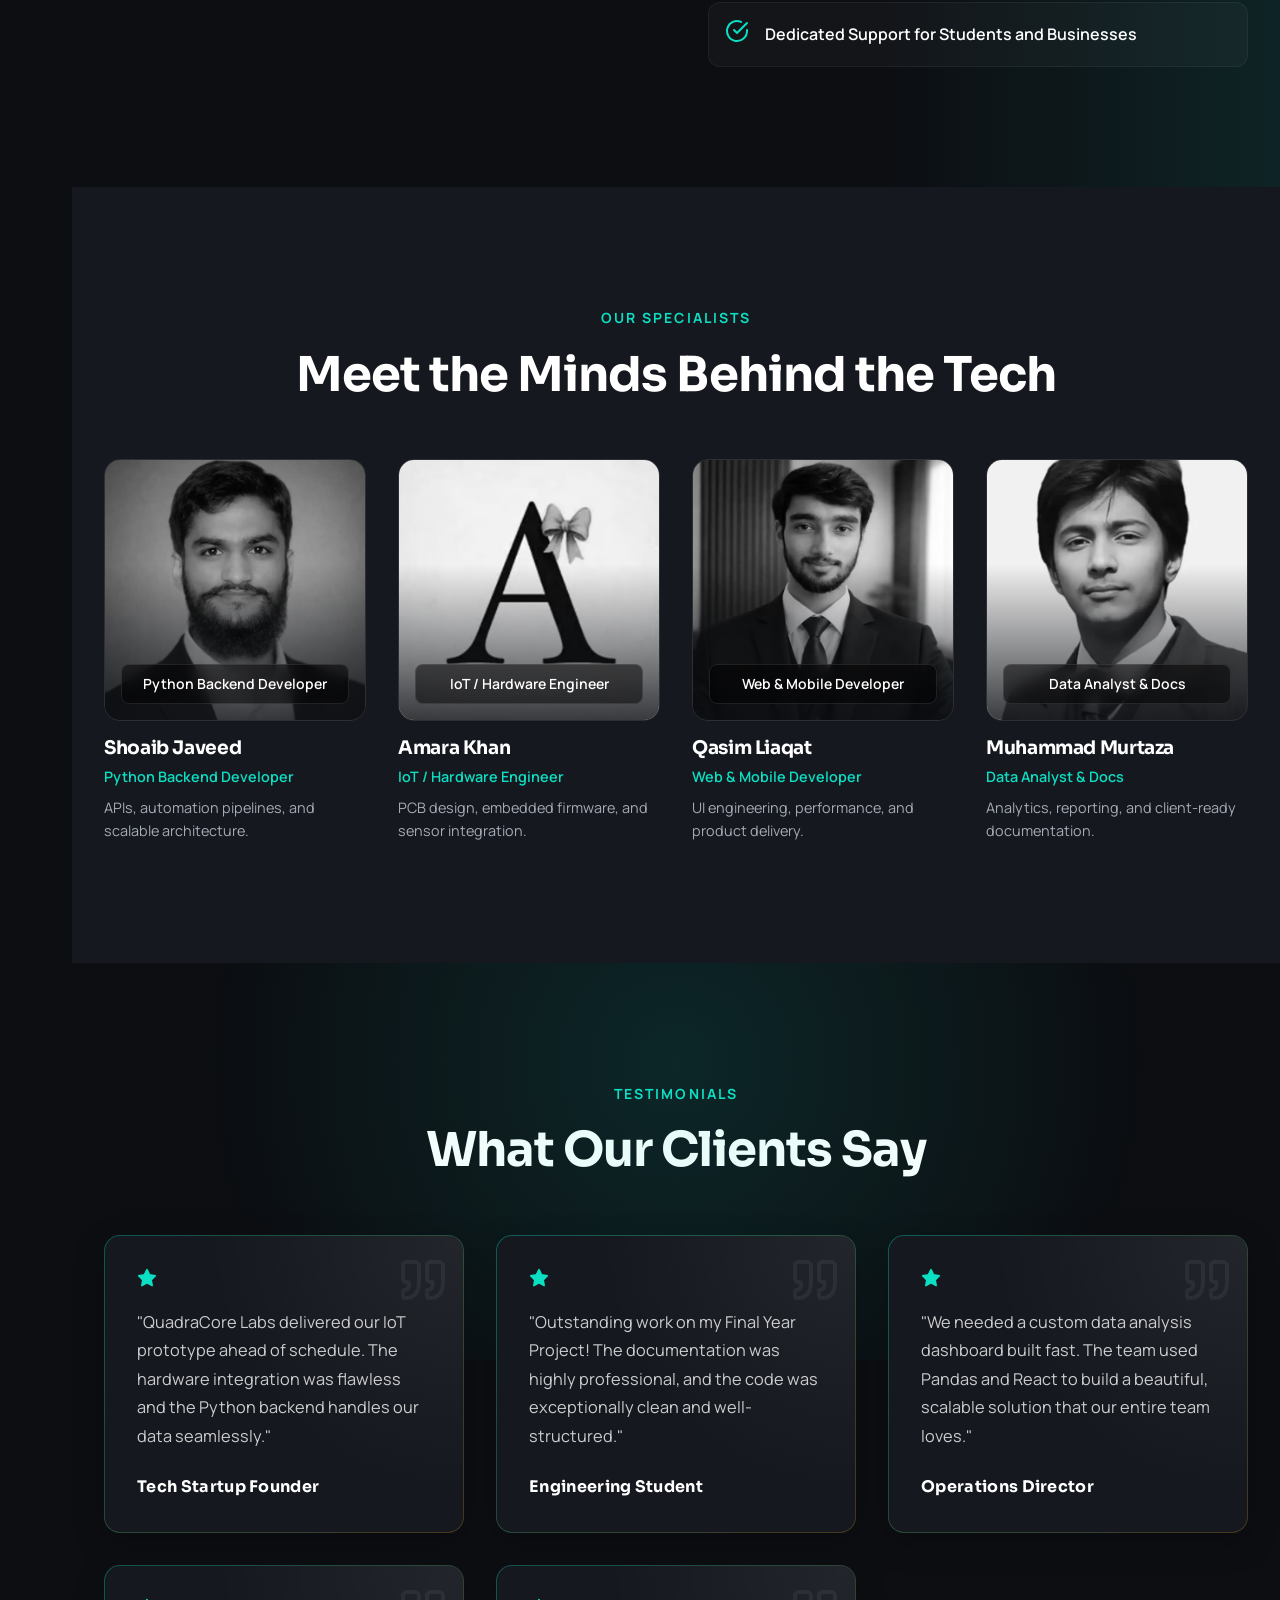
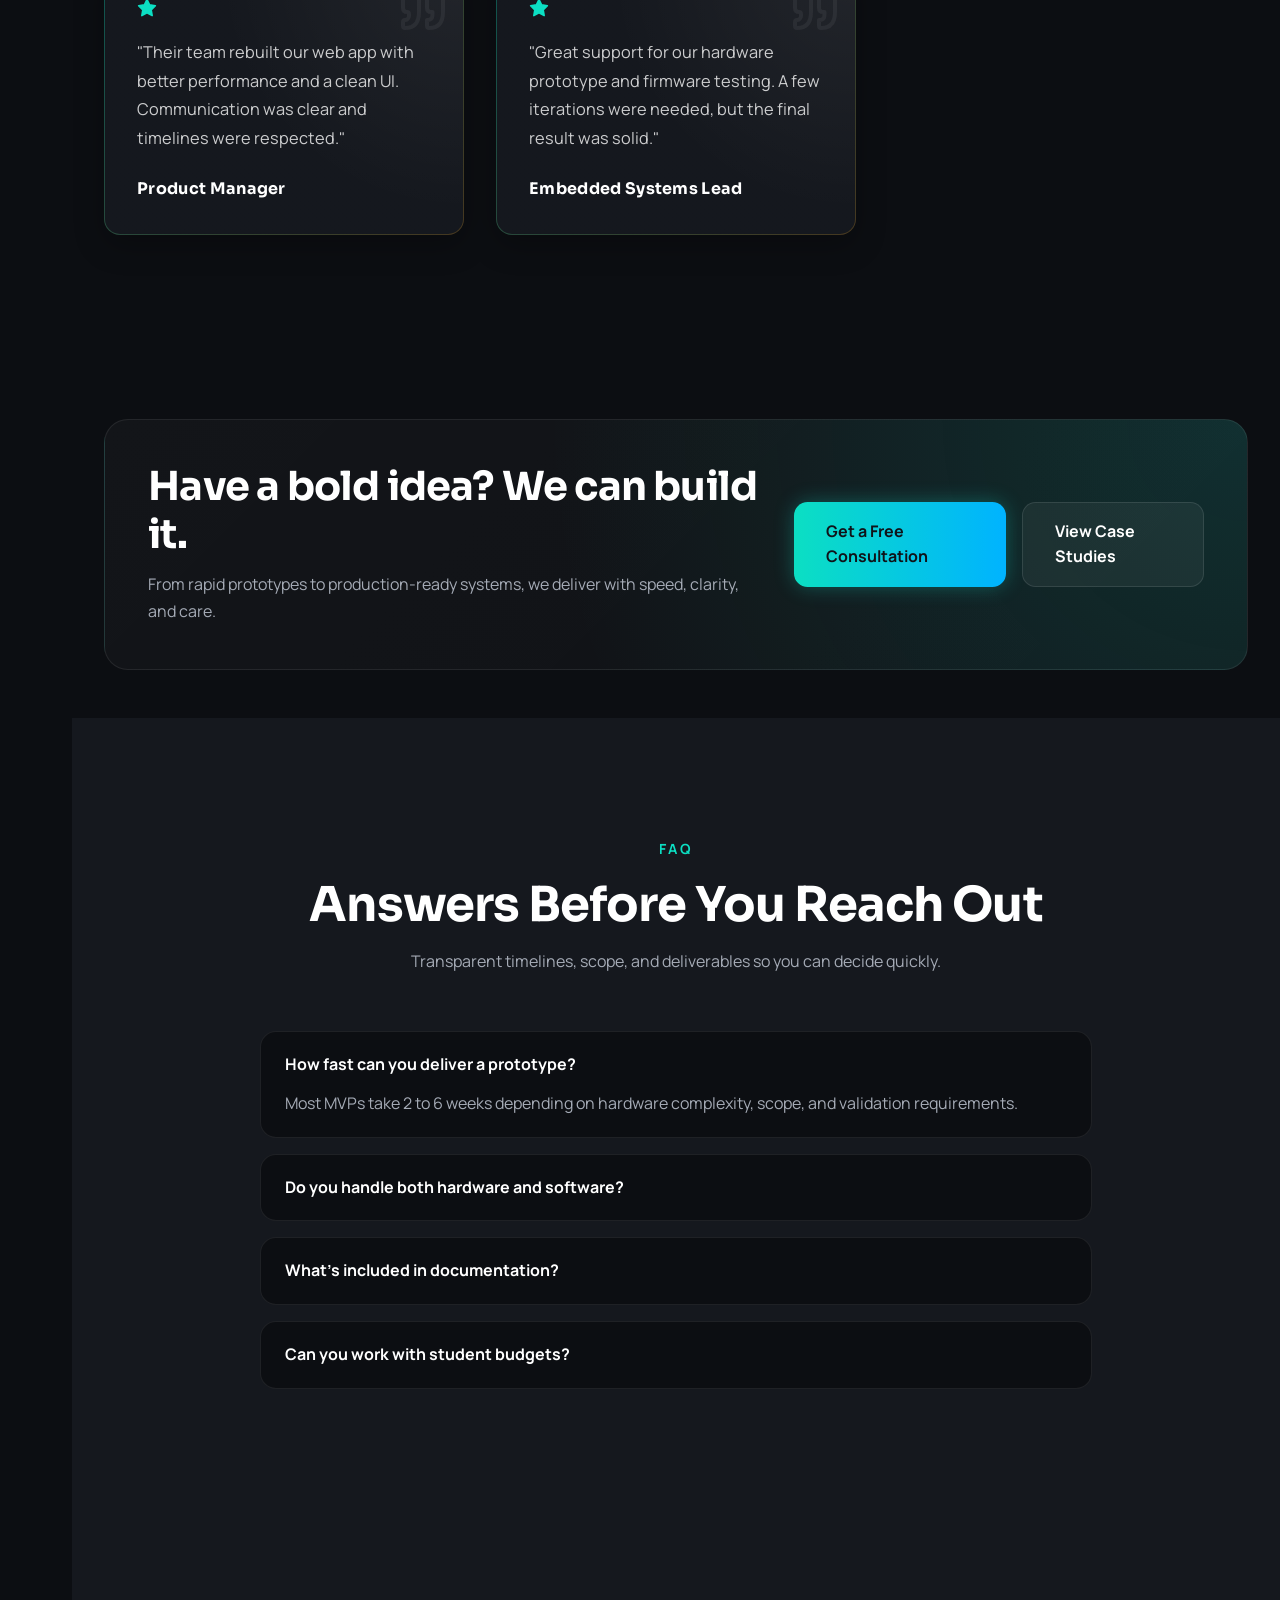
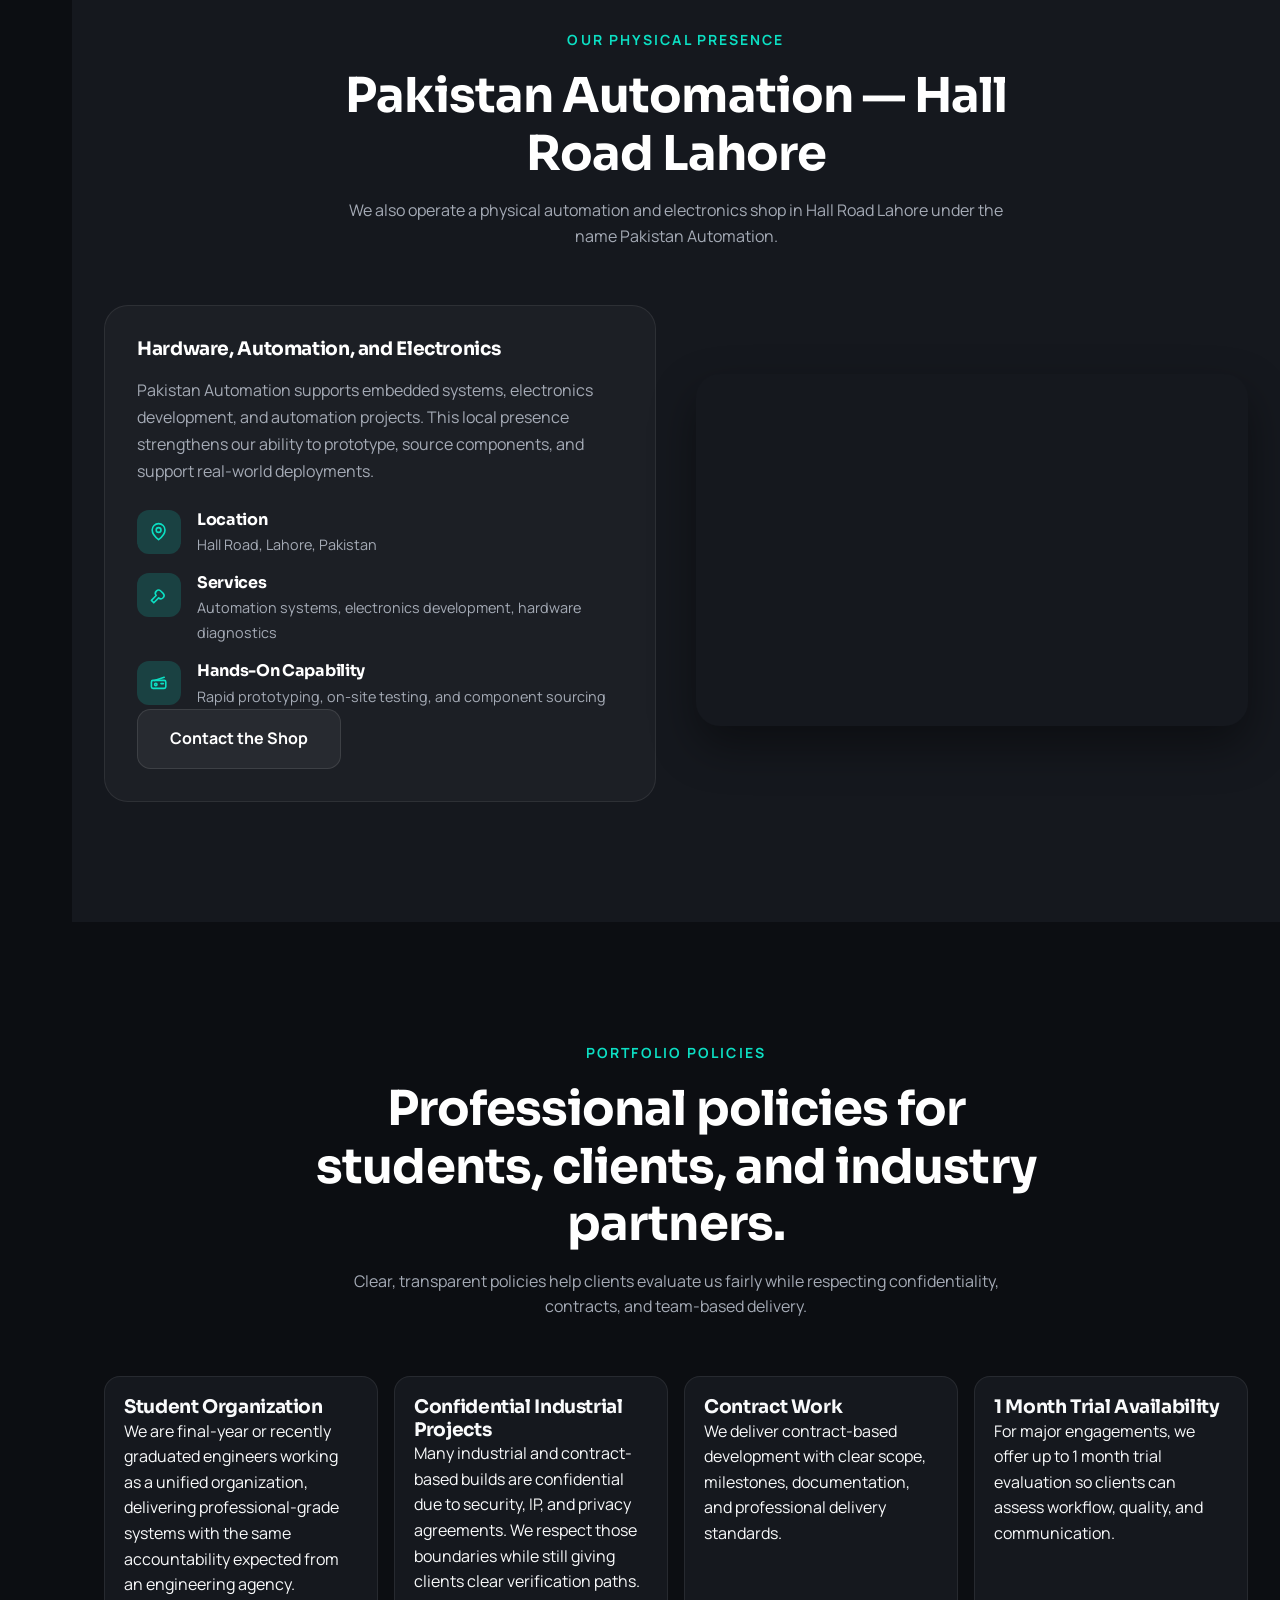
==== commit daef4c88: "Improve the long website" ====
--- a/index.html
+++ b/index.html
@@ -2,23 +2,96 @@
 <html lang="en">
 <head>
   <meta charset="UTF-8" />
+  <meta name="google-site-verification" content="l-hAzCynOLWqezEKca2T80QRInibDyt2qsYBc3o8yvs" />
   <meta name="viewport" content="width=device-width, initial-scale=1.0" />
   <meta name="description" content="QuadraCore Labs is a four-engineer technology organization delivering hardware, software, automation, and AI systems for startups, businesses, researchers, and students worldwide.">
-  <meta name="keywords" content="QuadraCore Labs, Hardware, Software, AI, IoT, Automation, Contract Development, Systems Engineering, Pakistan Automation, Hall Road Lahore">
-  <meta name="author" content="QuadraCore Labs">
+  <meta name="keywords" content="QuadraCore Labs, Shoaib Javeed, Hardware, Software, AI, IoT, Automation, Contract Development, Systems Engineering, Pakistan Automation, Hall Road Lahore">
+  <meta name="author" content="Shoaib Javeed | QuadraCore Labs">
   <meta name="robots" content="index, follow">
   <meta name="theme-color" content="#0b0f17">
+  <meta name="color-scheme" content="dark">
   <meta property="og:title" content="QuadraCore Labs — Engineering Systems That Work">
   <meta property="og:description" content="A four-engineer team delivering real-world hardware, software, automation, and AI systems with transparent delivery, trials, and professional documentation.">
   <meta property="og:type" content="website">
-  <meta property="og:image" content="images/shoaib.png">
+  <meta property="og:image" content="images/shoaib1.webp">
   <meta name="twitter:card" content="summary_large_image">
   <title>QuadraCore Labs — Smart Hardware & Software Solutions</title>
+  <link rel="canonical" href="https://kali2005sudo.github.io/portfolio/" />
+  <link rel="preconnect" href="https://fonts.googleapis.com">
+  <link rel="preconnect" href="https://fonts.gstatic.com" crossorigin>
   <link rel="stylesheet" href="style.css" />
   <!-- Favicon placeholder: replace with your actual favicon -->
   <!-- <link rel="icon" type="image/png" href="favicon.png" /> -->
+  <script type="application/ld+json">
+    {
+      "@context": "https://schema.org",
+      "@type": "ProfessionalService",
+      "name": "QuadraCore Labs",
+      "founder": "Shoaib Javeed",
+      "url": "https://kali2005sudo.github.io/portfolio/",
+      "logo": "https://kali2005sudo.github.io/portfolio/images/shoaib1.webp",
+      "description": "High-end Engineering Systems: Full-Stack Development, IoT Automation, and AI Systems.",
+      "address": {
+        "@type": "PostalAddress",
+        "addressLocality": "Lahore",
+        "addressCountry": "PK"
+      }
+    }
+  </script>
 </head>
 <body>
+  <div class="scroll-progress" id="scroll-progress" aria-hidden="true"></div>
+
+  <!-- ══════════════════════════════════════
+       QUICK ACTION MENU (Floating)
+  ══════════════════════════════════════ -->
+  <div class="quick-actions" id="quick-actions" aria-live="polite">
+    <button class="quick-fab" id="quick-fab" aria-expanded="false" aria-controls="quick-panel">
+      <span class="quick-fab-icon" data-icon="menu"></span>
+      <span class="quick-fab-text">Quick Menu</span>
+    </button>
+    <div class="quick-panel" id="quick-panel" role="dialog" aria-label="Quick action menu">
+      <div class="quick-panel-header">
+        <p>Navigate</p>
+        <button class="quick-close" id="quick-close" aria-label="Close quick menu">
+          <span data-icon="x"></span>
+        </button>
+      </div>
+      <div class="quick-links">
+        <a href="#hero" data-quick-link>Hero</a>
+        <a href="#overview" data-quick-link>Quick Overview</a>
+        <a href="#about" data-quick-link>About</a>
+        <a href="#services" data-quick-link>Services</a>
+        <a href="#projects" data-quick-link>Projects</a>
+        <a href="#experience" data-quick-link>Experience</a>
+        <a href="#contract-work" data-quick-link>Contract Work</a>
+        <a href="#pakistan-automation" data-quick-link>Pakistan Automation</a>
+        <a href="#team" data-quick-link>Team</a>
+        <a href="#policies" data-quick-link>Portfolio Policies</a>
+        <a href="#contact" data-quick-link>Contact</a>
+      </div>
+    </div>
+  </div>
+
+  <!-- ══════════════════════════════════════
+       DESKTOP SIDE NAV
+  ══════════════════════════════════════ -->
+  <aside class="side-nav" aria-label="Section navigation">
+    <div class="side-nav-inner">
+      <p class="side-nav-title">Sections</p>
+      <a href="#hero" class="side-link">Hero</a>
+      <a href="#overview" class="side-link">Quick Overview</a>
+      <a href="#about" class="side-link">About</a>
+      <a href="#services" class="side-link">Services</a>
+      <a href="#projects" class="side-link">Projects</a>
+      <a href="#experience" class="side-link">Experience</a>
+      <a href="#contract-work" class="side-link">Contract Work</a>
+      <a href="#pakistan-automation" class="side-link">Pakistan Automation</a>
+      <a href="#team" class="side-link">Team</a>
+      <a href="#policies" class="side-link">Portfolio Policies</a>
+      <a href="#contact" class="side-link">Contact</a>
+    </div>
+  </aside>
 
   <!-- ══════════════════════════════════════
        NAVBAR
@@ -28,7 +101,7 @@
       <div class="nav-inner">
 
         <!-- Logo -->
-        <a href="#" class="nav-logo">
+        <a href="#hero" class="nav-logo">
           <div class="nav-logo-icon">
             <!-- Cpu icon -->
             <svg xmlns="http://www.w3.org/2000/svg" width="24" height="24" viewBox="0 0 24 24" fill="none" stroke="currentColor" stroke-width="2.5" stroke-linecap="round" stroke-linejoin="round">
@@ -44,15 +117,15 @@
 
         <!-- Desktop nav links -->
         <nav class="nav-links">
-          <a href="#who-we-are">Who We Are</a>
+          <a href="#overview">Overview</a>
+          <a href="#about">About</a>
+          <a href="#services">Services</a>
+          <a href="#projects">Projects</a>
           <a href="#experience">Experience</a>
-          <a href="#confidential">Confidential Projects</a>
           <a href="#contract-work">Contract Work</a>
           <a href="#pakistan-automation">Pakistan Automation</a>
-          <a href="#trial-option">Trial Option</a>
-          <a href="#services">Services</a>
-          <a href="#projects">Projects</a>
           <a href="#team">Team</a>
+          <a href="#policies">Policies</a>
           <a href="#contact" class="nav-cta">Get a Quote</a>
         </nav>
 
@@ -73,919 +146,1020 @@
     </div>
 
     <!-- Mobile menu -->
-    <div class="mobile-menu" id="mobile-menu">
-      <a href="#who-we-are">Who We Are</a>
+    <div class="mobile-menu" id="mobile-menu" aria-label="Mobile navigation">
+      <a href="#hero">Hero</a>
+      <a href="#overview">Quick Overview</a>
+      <a href="#about">About</a>
+      <a href="#services">Services</a>
+      <a href="#projects">Projects</a>
       <a href="#experience">Experience</a>
-      <a href="#confidential">Confidential Projects</a>
       <a href="#contract-work">Contract Work</a>
       <a href="#pakistan-automation">Pakistan Automation</a>
-      <a href="#trial-option">Trial Option</a>
-      <a href="#services">Services</a>
-      <a href="#projects">Projects</a>
       <a href="#team">Team</a>
+      <a href="#policies">Portfolio Policies</a>
       <a href="#contact">Contact</a>
     </div>
   </header>
 
-
-  <!-- ══════════════════════════════════════
-       HERO
-  ══════════════════════════════════════ -->
-  <section id="hero" class="bg-grid-pattern">
-    <div class="hero-blob-1"></div>
-    <div class="hero-blob-2"></div>
-    <div class="hero-sheen"></div>
-
-    <div class="container hero-grid">
-      <div class="hero-content">
-        <div class="hero-badge">
-          <!-- Terminal icon -->
-          <svg xmlns="http://www.w3.org/2000/svg" width="16" height="16" viewBox="0 0 24 24" fill="none" stroke="currentColor" stroke-width="2.5" stroke-linecap="round" stroke-linejoin="round">
-            <polyline points="4 17 10 11 4 5"/><line x1="12" y1="19" x2="20" y2="19"/>
-          </svg>
-          <span>Hardware • Software • Automation • AI</span>
-        </div>
-
-        <h1 class="hero-h1">
-          Turning Ideas into <span class="text-gradient">Reliable Systems</span> that Customers Love
-        </h1>
-
-        <p class="hero-p">
-          We design intelligent hardware, automation, AI pipelines, and full-stack software for startups, businesses, and research teams. Fast builds, clean documentation, and measurable outcomes.
-        </p>
-
-        <div class="hero-actions">
-          <a href="#services" class="btn-primary">
-            View Services
-            <svg xmlns="http://www.w3.org/2000/svg" width="20" height="20" viewBox="0 0 24 24" fill="none" stroke="currentColor" stroke-width="2.5" stroke-linecap="round" stroke-linejoin="round">
-              <line x1="5" y1="12" x2="19" y2="12"/><polyline points="12 5 19 12 12 19"/>
+  <main>
+    <!-- ══════════════════════════════════════
+         HERO
+    ══════════════════════════════════════ -->
+    <section id="hero" class="bg-grid-pattern">
+      <div class="hero-blob-1"></div>
+      <div class="hero-blob-2"></div>
+      <div class="hero-sheen"></div>
+
+      <div class="container hero-grid">
+        <div class="hero-content">
+          <div class="hero-badge">
+            <!-- Terminal icon -->
+            <svg xmlns="http://www.w3.org/2000/svg" width="16" height="16" viewBox="0 0 24 24" fill="none" stroke="currentColor" stroke-width="2.5" stroke-linecap="round" stroke-linejoin="round">
+              <polyline points="4 17 10 11 4 5"/><line x1="12" y1="19" x2="20" y2="19"/>
             </svg>
-          </a>
-          <a href="#contact" class="btn-secondary">Get a Free Consultation</a>
-        </div>
-
-        <div class="hero-proof">
-          <div class="proof-item">
-            <span class="proof-title">Delivery in Weeks</span>
-            <span class="proof-text">Rapid prototyping with clear milestones.</span>
-          </div>
-          <div class="proof-item">
-            <span class="proof-title">Full-Stack + Hardware</span>
-            <span class="proof-text">Boards, firmware, apps, and cloud.</span>
-          </div>
-          <div class="proof-item">
-            <span class="proof-title">Documentation Included</span>
-            <span class="proof-text">Reports, diagrams, and handoff.</span>
-          </div>
-        </div>
-
-        <div class="hero-stats">
-          <div class="hero-stat">
-            <span class="hero-stat-value">40+</span>
-            <span class="hero-stat-label">Projects Delivered</span>
-          </div>
-          <div class="hero-stat">
-            <span class="hero-stat-value">4.8/5</span>
-            <span class="hero-stat-label">Client Satisfaction</span>
-          </div>
-          <div class="hero-stat">
-            <span class="hero-stat-value">24/7</span>
-            <span class="hero-stat-label">Support &amp; Updates</span>
-          </div>
-        </div>
-      </div>
-
-      <div class="hero-visual">
-        <div class="hero-card anim-fade-scale">
-          <div class="hero-card-header">
-            <span class="hero-card-title">Live Build Snapshot</span>
-            <span class="hero-card-tag">In Progress</span>
-          </div>
-          <div class="hero-card-body">
-            <div class="hero-metric">
-              <p class="hero-metric-label">Prototype Stage</p>
-              <p class="hero-metric-value">MVP v2.1</p>
-            </div>
-            <div class="hero-metric">
-              <p class="hero-metric-label">Integration</p>
-              <p class="hero-metric-value">Cloud + Edge</p>
-            </div>
-            <div class="hero-metric">
-              <p class="hero-metric-label">Next Milestone</p>
-              <p class="hero-metric-value">Pilot Launch</p>
-            </div>
-          </div>
-          <div class="hero-card-footer">
-            <div class="hero-signal">
-              <span class="hero-signal-dot"></span>
-              <span>Weekly progress updates</span>
-            </div>
-            <a href="#contact" class="hero-card-link">Start Your Build</a>
-          </div>
-        </div>
-
-        <div class="hero-mini">
-          <div class="mini-card">
-            <h4>Recent Results</h4>
-            <p>Reduced sensor latency by 42% on an industrial pilot.</p>
-          </div>
-          <div class="mini-card">
-            <h4>Deployment Ready</h4>
-            <p>CI/CD, docs, and monitoring included in every delivery.</p>
-          </div>
+            <span>Hardware • Software • Automation • AI</span>
+          </div>
+
+          <h1 class="hero-h1">
+            Turning Ideas into <span class="text-gradient">Reliable Systems</span> that Customers Love
+          </h1>
+
+          <p class="hero-p">
+            We design intelligent hardware, automation, AI pipelines, and full-stack software for startups, businesses, and research teams. Fast builds, clean documentation, and measurable outcomes.
+          </p>
+
+          <div class="hero-actions">
+            <a href="#services" class="btn-primary">
+              View Services
+              <svg xmlns="http://www.w3.org/2000/svg" width="20" height="20" viewBox="0 0 24 24" fill="none" stroke="currentColor" stroke-width="2.5" stroke-linecap="round" stroke-linejoin="round">
+                <line x1="5" y1="12" x2="19" y2="12"/><polyline points="12 5 19 12 12 19"/>
+              </svg>
+            </a>
+            <a href="#contact" class="btn-secondary">Get a Free Consultation</a>
+          </div>
+
+          <div class="hero-proof">
+            <div class="proof-item">
+              <span class="proof-title">Delivery in Weeks</span>
+              <span class="proof-text">Rapid prototyping with clear milestones.</span>
+            </div>
+            <div class="proof-item">
+              <span class="proof-title">Full-Stack + Hardware</span>
+              <span class="proof-text">Boards, firmware, apps, and cloud.</span>
+            </div>
+            <div class="proof-item">
+              <span class="proof-title">Documentation Included</span>
+              <span class="proof-text">Reports, diagrams, and handoff.</span>
+            </div>
+          </div>
+
+          <div class="hero-stats">
+            <div class="hero-stat">
+              <span class="hero-stat-value">40+</span>
+              <span class="hero-stat-label">Projects Delivered</span>
+            </div>
+            <div class="hero-stat">
+              <span class="hero-stat-value">4.8/5</span>
+              <span class="hero-stat-label">Client Satisfaction</span>
+            </div>
+            <div class="hero-stat">
+              <span class="hero-stat-value">24/7</span>
+              <span class="hero-stat-label">Support &amp; Updates</span>
+            </div>
+          </div>
+        </div>
+
+        <div class="hero-visual">
+          <div class="hero-card anim-fade-scale">
+            <div class="hero-card-header">
+              <span class="hero-card-title">Live Build Snapshot</span>
+              <span class="hero-card-tag">In Progress</span>
+            </div>
+            <div class="hero-card-body">
+              <div class="hero-metric">
+                <p class="hero-metric-label">Prototype Stage</p>
+                <p class="hero-metric-value">MVP v2.1</p>
+              </div>
+              <div class="hero-metric">
+                <p class="hero-metric-label">Integration</p>
+                <p class="hero-metric-value">Cloud + Edge</p>
+              </div>
+              <div class="hero-metric">
+                <p class="hero-metric-label">Next Milestone</p>
+                <p class="hero-metric-value">Pilot Launch</p>
+              </div>
+            </div>
+            <div class="hero-card-footer">
+              <div class="hero-signal">
+                <span class="hero-signal-dot"></span>
+                <span>Weekly progress updates</span>
+              </div>
+              <a href="#contact" class="hero-card-link">Start Your Build</a>
+            </div>
+          </div>
+
+          <div class="hero-mini">
+            <div class="mini-card">
+              <h4>Recent Results</h4>
+              <p>Reduced sensor latency by 42% on an industrial pilot.</p>
+            </div>
+            <div class="mini-card">
+              <h4>Deployment Ready</h4>
+              <p>CI/CD, docs, and monitoring included in every delivery.</p>
+            </div>
+          </div>
+        </div>
+      </div>
+
+      <div class="hero-fade-bottom"></div>
+    </section>
+
+    <!-- ══════════════════════════════════════
+         QUICK OVERVIEW
+    ══════════════════════════════════════ -->
+    <section id="overview" class="section" data-collapsible="true">
+      <div class="container">
+        <div class="section-heading centered anim-fade-up">
+          <span class="subtitle">Quick Overview</span>
+          <h2>Engineering agency delivery with speed, structure, and measurable outcomes.</h2>
+          <p class="section-lead">A compact snapshot of our team, delivery style, and trust signals before you dive deeper.</p>
+        </div>
+        <button class="section-toggle" type="button" aria-expanded="true" data-section-toggle>Collapse Overview</button>
+
+        <div class="section-content">
+          <div class="overview-grid">
+            <div class="overview-card anim-fade-up">
+              <h3>4 Engineers</h3>
+              <p>Unified team operating as an organization, not freelancers.</p>
+            </div>
+            <div class="overview-card anim-fade-up">
+              <h3>4+ Years Experience</h3>
+              <p>Consistent delivery across hardware, software, AI, and automation.</p>
+            </div>
+            <div class="overview-card anim-fade-up">
+              <h3>Contract Development</h3>
+              <p>Clear scope, milestones, documentation, and handoff.</p>
+            </div>
+            <div class="overview-card anim-fade-up">
+              <h3>Industrial Projects</h3>
+              <p>Confidential builds with verification paths and evaluation trials.</p>
+            </div>
+          </div>
+
+          <div class="trust-panel">
+            <p class="trust-label">Trusted by founders, labs, and product teams worldwide</p>
+            <div class="trust-logos">
+              <span>NovaLabs</span>
+              <span>Atlas Robotics</span>
+              <span>IonX Research</span>
+              <span>Pulse Analytics</span>
+              <span>BrightGrid</span>
+            </div>
+          </div>
+        </div>
+      </div>
+    </section>
+
+    <!-- ══════════════════════════════════════
+         ABOUT QUADRACORE LABS
+    ══════════════════════════════════════ -->
+    <section id="about" class="section" data-collapsible="true">
+      <div class="container">
+        <div id="who-we-are" class="anchor-offset"></div>
+        <div class="section-heading centered anim-fade-up">
+          <span class="subtitle">About QuadraCore Labs</span>
+          <h2>QuadraCore Labs is a united team of four engineers building real systems.</h2>
+          <p class="section-lead">We are final-year or recently graduated engineers with 4+ years of project-based experience across software, hardware, automation, AI, and full system development.</p>
+        </div>
+        <button class="section-toggle" type="button" aria-expanded="true" data-section-toggle>Collapse About</button>
+
+        <div class="section-content">
+          <div class="about-highlight-grid">
+            <div class="about-card anim-fade-left">
+              <h3>Organization-First Delivery</h3>
+              <p>We operate as an organization — not freelancers — and we deliver contract-based development for startups, businesses, researchers, and students worldwide. Our focus is practical engineering: systems that run, integrate cleanly, and solve measurable problems.</p>
+              <div class="about-pill-grid">
+                <div class="about-pill">Team of Four Engineers</div>
+                <div class="about-pill">Final Year / Recent Graduates</div>
+                <div class="about-pill">4+ Years Hands-On Delivery</div>
+                <div class="about-pill">Unified Engineering Process</div>
+              </div>
+            </div>
+
+            <div class="about-card anim-fade-right">
+              <h3>Engineering Values</h3>
+              <div class="who-values">
+                <div class="who-value">
+                  <span class="who-value-icon">
+                    <svg xmlns="http://www.w3.org/2000/svg" width="22" height="22" viewBox="0 0 24 24" fill="none" stroke="currentColor" stroke-width="2" stroke-linecap="round" stroke-linejoin="round"><path d="M20 6 9 17l-5-5"/></svg>
+                  </span>
+                  <div>
+                    <h4>Practical Engineering</h4>
+                    <p>We build solutions that operate in the real world, not just in slides.</p>
+                  </div>
+                </div>
+                <div class="who-value">
+                  <span class="who-value-icon">
+                    <svg xmlns="http://www.w3.org/2000/svg" width="22" height="22" viewBox="0 0 24 24" fill="none" stroke="currentColor" stroke-width="2" stroke-linecap="round" stroke-linejoin="round"><path d="M7 7h10v10H7z"/><path d="M3 7h4v4H3z"/><path d="M17 13h4v4h-4z"/></svg>
+                  </span>
+                  <div>
+                    <h4>Team Collaboration</h4>
+                    <p>Clear roles, shared accountability, and continuous learning.</p>
+                  </div>
+                </div>
+                <div class="who-value">
+                  <span class="who-value-icon">
+                    <svg xmlns="http://www.w3.org/2000/svg" width="22" height="22" viewBox="0 0 24 24" fill="none" stroke="currentColor" stroke-width="2" stroke-linecap="round" stroke-linejoin="round"><path d="M12 1v22"/><path d="M5 5h14v14H5z"/></svg>
+                  </span>
+                  <div>
+                    <h4>Real-World Impact</h4>
+                    <p>We build for startups, businesses, researchers, and students worldwide.</p>
+                  </div>
+                </div>
+              </div>
+            </div>
+          </div>
+
+          <div class="about-grid">
+            <div class="about-text anim-fade-left">
+              <span class="label">Who We Are</span>
+              <h2>An organization-first engineering studio.</h2>
+              <p>QuadraCore Labs is a team of four self-motivated engineers working together for several years. We are final-year or recently graduated students with strong hands-on experience in software, hardware, automation, AI, and system development.</p>
+              <p>We build end-to-end solutions that scale: from embedded systems and AI pipelines to web and mobile deployments. Whether you're a student, researcher, or startup, we deliver with clarity, teamwork, and accountability.</p>
+              <div class="about-list">
+                <div class="about-list-item">
+                  <span class="about-dot"></span>
+                  <span>Dedicated technical lead on every engagement.</span>
+                </div>
+                <div class="about-list-item">
+                  <span class="about-dot"></span>
+                  <span>Weekly progress demos and transparent timelines.</span>
+                </div>
+                <div class="about-list-item">
+                  <span class="about-dot"></span>
+                  <span>Client satisfaction, transparency, and clear documentation.</span>
+                </div>
+              </div>
+              <a href="#team">
+                Meet the Team
+                <svg xmlns="http://www.w3.org/2000/svg" width="18" height="18" viewBox="0 0 24 24" fill="none" stroke="currentColor" stroke-width="2.5" stroke-linecap="round" stroke-linejoin="round">
+                  <line x1="5" y1="12" x2="19" y2="12"/><polyline points="12 5 19 12 12 19"/>
+                </svg>
+              </a>
+            </div>
+
+            <div class="stats-grid stagger">
+              <div class="stat-card anim-fade-up">
+                <div class="stat-icon">
+                  <svg xmlns="http://www.w3.org/2000/svg" width="24" height="24" viewBox="0 0 24 24" fill="none" stroke="currentColor" stroke-width="2" stroke-linecap="round" stroke-linejoin="round"><path d="M9 19c-4.3 1.4-4.3-2.5-6-3m12 5v-3.5c0-1 .1-1.4-.5-2 2.8-.3 5.5-1.4 5.5-6a4.6 4.6 0 0 0-1.3-3.2 4.2 4.2 0 0 0-.1-3.2s-1.1-.3-3.5 1.3a12.3 12.3 0 0 0-6.2 0C6.5 2.8 5.4 3.1 5.4 3.1a4.2 4.2 0 0 0-.1 3.2A4.6 4.6 0 0 0 4 9.5c0 4.6 2.7 5.7 5.5 6-.6.6-.6 1.2-.5 2V21"/></svg>
+                </div>
+                <div class="stat-value">4</div>
+                <div class="stat-label">Expert Engineers</div>
+              </div>
+              <div class="stat-card anim-fade-up">
+                <div class="stat-icon">
+                  <svg xmlns="http://www.w3.org/2000/svg" width="24" height="24" viewBox="0 0 24 24" fill="none" stroke="currentColor" stroke-width="2.5" stroke-linecap="round" stroke-linejoin="round"><rect x="4" y="4" width="16" height="16" rx="2"/><rect x="9" y="9" width="6" height="6"/><line x1="9" y1="1" x2="9" y2="4"/><line x1="15" y1="1" x2="15" y2="4"/><line x1="9" y1="20" x2="9" y2="23"/><line x1="15" y1="20" x2="15" y2="23"/><line x1="20" y1="9" x2="23" y2="9"/><line x1="20" y1="14" x2="23" y2="14"/><line x1="1" y1="9" x2="4" y2="9"/><line x1="1" y1="14" x2="4" y2="14"/></svg>
+                </div>
+                <div class="stat-value">IoT</div>
+                <div class="stat-label">Hardware Prototyping</div>
+              </div>
+              <div class="stat-card anim-fade-up">
+                <div class="stat-icon">
+                  <svg xmlns="http://www.w3.org/2000/svg" width="24" height="24" viewBox="0 0 24 24" fill="none" stroke="currentColor" stroke-width="2" stroke-linecap="round" stroke-linejoin="round"><path d="M12 5a3 3 0 1 0-5.997.125 4 4 0 0 0-2.526 5.77 4 4 0 0 0 .556 6.588A4 4 0 1 0 12 18Z"/><path d="M12 5a3 3 0 1 1 5.997.125 4 4 0 0 1 2.526 5.77 4 4 0 0 1-.556 6.588A4 4 0 1 1 12 18Z"/><path d="M15 13a4.5 4.5 0 0 1-3-4 4.5 4.5 0 0 1-3 4"/><path d="M17.599 6.5a3 3 0 0 0 .399-1.375"/><path d="M6.003 5.125A3 3 0 0 0 6.401 6.5"/><path d="M3.477 10.896a4 4 0 0 1 .585-.396"/><path d="M19.938 10.5a4 4 0 0 1 .585.396"/><path d="M6 18a4 4 0 0 1-1.967-.516"/><path d="M19.967 17.484A4 4 0 0 1 18 18"/></svg>
+                </div>
+                <div class="stat-value">Data</div>
+                <div class="stat-label">AI &amp; ML Models</div>
+              </div>
+              <div class="stat-card anim-fade-up">
+                <div class="stat-icon">
+                  <svg xmlns="http://www.w3.org/2000/svg" width="24" height="24" viewBox="0 0 24 24" fill="none" stroke="currentColor" stroke-width="2" stroke-linecap="round" stroke-linejoin="round"><circle cx="12" cy="12" r="10"/><line x1="2" y1="12" x2="22" y2="12"/><path d="M12 2a15.3 15.3 0 0 1 4 10 15.3 15.3 0 0 1-4 10 15.3 15.3 0 0 1-4-10 15.3 15.3 0 0 1 4-10z"/></svg>
+                </div>
+                <div class="stat-value">Apps</div>
+                <div class="stat-label">Web &amp; Mobile</div>
+              </div>
+            </div>
+          </div>
+
+          <div class="team-illustration-wrap anim-fade-right">
+            <div class="team-illustration">
+              <div class="team-illustration-header">
+                <span>Engineering Squad</span>
+                <span class="team-illustration-chip">4 Members</span>
+              </div>
+              <div class="team-illustration-grid">
+                <div class="team-illustration-card">
+                  <div class="avatar-core"></div>
+                  <h4>Systems Lead</h4>
+                  <p>Architecture, APIs, and backend stability.</p>
+                </div>
+                <div class="team-illustration-card">
+                  <div class="avatar-core alt"></div>
+                  <h4>Hardware Engineer</h4>
+                  <p>Embedded, sensors, and PCB integration.</p>
+                </div>
+                <div class="team-illustration-card">
+                  <div class="avatar-core alt-2"></div>
+                  <h4>Product Engineer</h4>
+                  <p>Web, mobile, and UI performance.</p>
+                </div>
+                <div class="team-illustration-card">
+                  <div class="avatar-core alt-3"></div>
+                  <h4>Data &amp; QA</h4>
+                  <p>Analytics, validation, and documentation.</p>
+                </div>
+              </div>
+              <div class="team-illustration-footer">
+                Unified process • Shared ownership • Weekly progress demos
+              </div>
+            </div>
+          </div>
+        </div>
+      </div>
+    </section>
+
+    <!-- ══════════════════════════════════════
+         SERVICES
+    ══════════════════════════════════════ -->
+    <section id="services" class="section" data-collapsible="true">
+      <div class="container">
+        <div class="section-heading centered anim-fade-up">
+          <span class="subtitle">What We Do</span>
+          <h2>Comprehensive Engineering Services</h2>
+          <p class="section-lead">From quick prototypes to production-grade systems, we build with clarity, testing, and measurable outcomes.</p>
+        </div>
+        <button class="section-toggle" type="button" aria-expanded="true" data-section-toggle>Collapse Services</button>
+        <div class="section-content">
+          <div class="services-grid stagger" id="services-grid">
+            <!-- Rendered by script.js -->
+          </div>
+        </div>
+      </div>
+    </section>
+
+    <!-- ══════════════════════════════════════
+         PROJECTS
+    ══════════════════════════════════════ -->
+    <section id="projects" class="section" data-collapsible="true">
+      <div class="container">
+        <div class="section-heading centered anim-fade-up">
+          <span class="subtitle">Our Portfolio</span>
+          <h2>Featured Case Studies &amp; Projects</h2>
+          <p class="section-lead">Each build includes clear scope, iterative testing, and measurable results.</p>
+        </div>
+        <button class="section-toggle" type="button" aria-expanded="true" data-section-toggle>Collapse Projects</button>
+
+        <div class="section-content">
+          <div class="projects-filter" role="tablist" aria-label="Project filters">
+            <button class="filter-btn is-active" data-filter="all" role="tab" aria-selected="true">All</button>
+            <button class="filter-btn" data-filter="mobile" role="tab" aria-selected="false">Mobile</button>
+            <button class="filter-btn" data-filter="ai" role="tab" aria-selected="false">AI</button>
+            <button class="filter-btn" data-filter="hardware" role="tab" aria-selected="false">Hardware</button>
+            <button class="filter-btn" data-filter="web" role="tab" aria-selected="false">Web</button>
+            <button class="filter-btn" data-filter="automation" role="tab" aria-selected="false">Automation</button>
+          </div>
+          <div class="projects-grid stagger" id="projects-grid">
+            <!-- Rendered by script.js -->
+          </div>
+        </div>
+      </div>
+    </section>
+
+    <!-- Project Modal -->
+    <div class="project-modal" id="project-modal" role="dialog" aria-modal="true" aria-hidden="true">
+      <div class="project-modal-backdrop" data-modal-close></div>
+      <div class="project-modal-card" role="document">
+        <button class="project-modal-close" aria-label="Close project details" data-modal-close>
+          <span data-icon="x"></span>
+        </button>
+        <div class="project-modal-content">
+          <p class="project-modal-category" id="modal-category"></p>
+          <h3 id="modal-title"></h3>
+          <p class="project-modal-tech" id="modal-tech"></p>
+          <p class="project-modal-summary" id="modal-summary"></p>
+          <div class="project-modal-meta">
+            <span class="modal-chip" id="modal-result"></span>
+            <span class="modal-chip" id="modal-tags"></span>
+          </div>
+          <a href="#contact" class="btn-primary project-modal-cta">Request a Similar Build</a>
         </div>
       </div>
     </div>
 
-    <div class="hero-fade-bottom"></div>
-  </section>
-
-
-  <!-- ══════════════════════════════════════
-       TRUST
-  ══════════════════════════════════════ -->
-  <section id="trust" class="section">
-    <div class="container">
-      <p class="trust-label">Trusted by founders, labs, and product teams worldwide</p>
-      <div class="trust-logos">
-        <span>NovaLabs</span>
-        <span>Atlas Robotics</span>
-        <span>IonX Research</span>
-        <span>Pulse Analytics</span>
-        <span>BrightGrid</span>
-      </div>
-    </div>
-  </section>
-
-  <!-- ══════════════════════════════════════
-       WHO WE ARE
-  ══════════════════════════════════════ -->
-  <section id="who-we-are" class="section">
-    <div class="container">
-      <div class="section-heading centered anim-fade-up">
-        <span class="subtitle">Who We Are</span>
-        <h2>QuadraCore Labs is a united team of four engineers building real systems.</h2>
-        <p class="section-lead">We are final-year or recently graduated engineers with 4+ years of project-based experience across software, hardware, automation, AI, and full system development.</p>
-      </div>
-
-      <div class="who-grid">
-        <div class="who-text anim-fade-left">
-          <p>We operate as an organization — not freelancers — and we deliver contract-based development for startups, businesses, researchers, and students worldwide. Our focus is practical engineering: systems that run, integrate cleanly, and solve measurable problems.</p>
-          <div class="who-pill-grid">
-            <div class="who-pill">Team of Four Engineers</div>
-            <div class="who-pill">Final Year / Recent Graduates</div>
-            <div class="who-pill">4+ Years Hands-On Delivery</div>
-            <div class="who-pill">Unified Engineering Process</div>
-          </div>
-          <div class="who-values">
-            <div class="who-value">
-              <span class="who-value-icon">
-                <svg xmlns="http://www.w3.org/2000/svg" width="22" height="22" viewBox="0 0 24 24" fill="none" stroke="currentColor" stroke-width="2" stroke-linecap="round" stroke-linejoin="round"><path d="M20 6 9 17l-5-5"/></svg>
-              </span>
+    <!-- ══════════════════════════════════════
+         EXPERIENCE
+    ══════════════════════════════════════ -->
+    <section id="experience" class="section" data-collapsible="true">
+      <div class="container">
+        <div class="section-heading centered anim-fade-up">
+          <span class="subtitle">Our Experience</span>
+          <h2>Depth across domains, delivered through real projects.</h2>
+          <p class="section-lead">Our team blends software engineering, hardware systems, automation, AI, and product design to deliver full-stack solutions.</p>
+        </div>
+        <button class="section-toggle" type="button" aria-expanded="true" data-section-toggle>Collapse Experience</button>
+
+        <div class="section-content">
+          <div class="experience-grid stagger">
+            <div class="experience-card glass-card anim-fade-up">
+              <div class="experience-icon" data-icon="clock"></div>
+              <div class="experience-value" data-counter data-target="4" data-suffix="+">0</div>
+              <div class="experience-label">Years Project Experience</div>
+            </div>
+            <div class="experience-card glass-card anim-fade-up">
+              <div class="experience-icon" data-icon="users"></div>
+              <div class="experience-value" data-counter data-target="4">0</div>
+              <div class="experience-label">Engineers Working Together</div>
+            </div>
+            <div class="experience-card glass-card anim-fade-up">
+              <div class="experience-icon" data-icon="layers"></div>
+              <div class="experience-value" data-counter data-target="40" data-suffix="+">0</div>
+              <div class="experience-label">Projects &amp; Systems Delivered</div>
+            </div>
+            <div class="experience-card glass-card anim-fade-up">
+              <div class="experience-icon" data-icon="link"></div>
+              <div class="experience-value" data-counter data-target="5" data-suffix="+">0</div>
+              <div class="experience-label">Technical Domains Integrated</div>
+            </div>
+          </div>
+
+          <div class="experience-features">
+            <div class="experience-feature anim-fade-up">
+              <div class="feature-icon" data-icon="briefcase"></div>
               <div>
-                <h4>Practical Engineering</h4>
-                <p>We build solutions that operate in the real world, not just in slides.</p>
-              </div>
-            </div>
-            <div class="who-value">
-              <span class="who-value-icon">
-                <svg xmlns="http://www.w3.org/2000/svg" width="22" height="22" viewBox="0 0 24 24" fill="none" stroke="currentColor" stroke-width="2" stroke-linecap="round" stroke-linejoin="round"><path d="M7 7h10v10H7z"/><path d="M3 7h4v4H3z"/><path d="M17 13h4v4h-4z"/></svg>
-              </span>
+                <h3>Contract-Based Development</h3>
+                <p>Clear scope, milestones, and documentation with professional delivery standards.</p>
+              </div>
+            </div>
+            <div class="experience-feature anim-fade-up">
+              <div class="feature-icon" data-icon="building"></div>
               <div>
-                <h4>Team Collaboration</h4>
-                <p>Clear roles, shared accountability, and continuous learning.</p>
-              </div>
-            </div>
-            <div class="who-value">
-              <span class="who-value-icon">
-                <svg xmlns="http://www.w3.org/2000/svg" width="22" height="22" viewBox="0 0 24 24" fill="none" stroke="currentColor" stroke-width="2" stroke-linecap="round" stroke-linejoin="round"><path d="M12 1v22"/><path d="M5 5h14v14H5z"/></svg>
-              </span>
+                <h3>Research &amp; Industrial Projects</h3>
+                <p>Proven work with labs, automation tasks, and pilot deployments.</p>
+              </div>
+            </div>
+            <div class="experience-feature anim-fade-up">
+              <div class="feature-icon" data-icon="cpu"></div>
               <div>
-                <h4>Real-World Impact</h4>
-                <p>We build for startups, businesses, researchers, and students worldwide.</p>
-              </div>
-            </div>
-          </div>
-        </div>
-
-        <div class="who-visual anim-fade-right">
-          <div class="team-illustration">
-            <div class="team-illustration-header">
-              <span>Engineering Squad</span>
-              <span class="team-illustration-chip">4 Members</span>
-            </div>
-            <div class="team-illustration-grid">
-              <div class="team-illustration-card">
-                <div class="avatar-core"></div>
-                <h4>Systems Lead</h4>
-                <p>Architecture, APIs, and backend stability.</p>
-              </div>
-              <div class="team-illustration-card">
-                <div class="avatar-core alt"></div>
-                <h4>Hardware Engineer</h4>
-                <p>Embedded, sensors, and PCB integration.</p>
-              </div>
-              <div class="team-illustration-card">
-                <div class="avatar-core alt-2"></div>
-                <h4>Product Engineer</h4>
-                <p>Web, mobile, and UI performance.</p>
-              </div>
-              <div class="team-illustration-card">
-                <div class="avatar-core alt-3"></div>
-                <h4>Data &amp; QA</h4>
-                <p>Analytics, validation, and documentation.</p>
-              </div>
-            </div>
-            <div class="team-illustration-footer">
-              Unified process • Shared ownership • Weekly progress demos
-            </div>
-          </div>
-        </div>
-      </div>
-    </div>
-  </section>
-
-  <!-- ══════════════════════════════════════
-       EXPERIENCE
-  ══════════════════════════════════════ -->
-  <section id="experience" class="section">
-    <div class="container">
-      <div class="section-heading centered anim-fade-up">
-        <span class="subtitle">Our Experience</span>
-        <h2>Depth across domains, delivered through real projects.</h2>
-        <p class="section-lead">Our team blends software engineering, hardware systems, automation, AI, and product design to deliver full-stack solutions.</p>
-      </div>
-
-      <div class="experience-grid stagger">
-        <div class="experience-card glass-card anim-fade-up">
-          <div class="experience-icon" data-icon="clock"></div>
-          <div class="experience-value" data-counter data-target="4" data-suffix="+">0</div>
-          <div class="experience-label">Years Project Experience</div>
-        </div>
-        <div class="experience-card glass-card anim-fade-up">
-          <div class="experience-icon" data-icon="users"></div>
-          <div class="experience-value" data-counter data-target="4">0</div>
-          <div class="experience-label">Engineers Working Together</div>
-        </div>
-        <div class="experience-card glass-card anim-fade-up">
-          <div class="experience-icon" data-icon="layers"></div>
-          <div class="experience-value" data-counter data-target="40" data-suffix="+">0</div>
-          <div class="experience-label">Projects &amp; Systems Delivered</div>
-        </div>
-        <div class="experience-card glass-card anim-fade-up">
-          <div class="experience-icon" data-icon="link"></div>
-          <div class="experience-value" data-counter data-target="5" data-suffix="+">0</div>
-          <div class="experience-label">Technical Domains Integrated</div>
-        </div>
-      </div>
-
-      <div class="experience-features">
-        <div class="experience-feature anim-fade-up">
-          <div class="feature-icon" data-icon="briefcase"></div>
+                <h3>Hardware + Software Integration</h3>
+                <p>Embedded systems, data pipelines, dashboards, and cloud services connected end-to-end.</p>
+              </div>
+            </div>
+          </div>
+        </div>
+      </div>
+    </section>
+
+    <!-- ══════════════════════════════════════
+         CONTRACT WORK
+    ══════════════════════════════════════ -->
+    <section id="contract-work" class="section" data-collapsible="true">
+      <div class="container">
+        <div class="section-heading centered anim-fade-up">
+          <span class="subtitle">Contract &amp; Custom Development</span>
+          <h2>Flexible engineering engagements built around your scope.</h2>
+          <p class="section-lead">We accept contract-based builds, long-term collaboration, and custom system development across hardware and software.</p>
+        </div>
+        <button class="section-toggle" type="button" aria-expanded="true" data-section-toggle>Collapse Contract Work</button>
+        <div class="section-content">
+          <div class="contract-grid stagger">
+            <div class="contract-card anim-fade-up">
+              <div class="contract-icon" data-icon="code"></div>
+              <h3>Software Development Contracts</h3>
+              <p>Backend, APIs, dashboards, and automation systems delivered with testing and documentation.</p>
+            </div>
+            <div class="contract-card anim-fade-up">
+              <div class="contract-icon" data-icon="smartphone"></div>
+              <h3>Mobile Applications</h3>
+              <p>Cross-platform apps with smooth UI, secure data flow, and scalable architecture.</p>
+            </div>
+            <div class="contract-card anim-fade-up">
+              <div class="contract-icon" data-icon="settings"></div>
+              <h3>Automation Systems</h3>
+              <p>Industrial and commercial automation with sensor integration and monitoring dashboards.</p>
+            </div>
+            <div class="contract-card anim-fade-up">
+              <div class="contract-icon" data-icon="brain"></div>
+              <h3>AI Solutions</h3>
+              <p>Applied machine learning, analytics pipelines, and edge inference systems.</p>
+            </div>
+            <div class="contract-card anim-fade-up">
+              <div class="contract-icon" data-icon="circuit-board"></div>
+              <h3>Hardware Prototypes</h3>
+              <p>PCB design, embedded firmware, and IoT-ready prototypes tested in real environments.</p>
+            </div>
+            <div class="contract-card anim-fade-up">
+              <div class="contract-icon" data-icon="globe"></div>
+              <h3>Web Systems</h3>
+              <p>Conversion-ready websites, admin portals, and product platforms for global clients.</p>
+            </div>
+            <div class="contract-card anim-fade-up">
+              <div class="contract-icon" data-icon="flask"></div>
+              <h3>Research Projects</h3>
+              <p>Prototype builds, data collection systems, and research-grade documentation.</p>
+            </div>
+          </div>
+        </div>
+      </div>
+    </section>
+
+    <!-- ══════════════════════════════════════
+         PROCESS
+    ══════════════════════════════════════ -->
+    <section id="process" class="section" data-collapsible="true">
+      <div class="container">
+        <div class="section-heading centered anim-fade-up">
+          <span class="subtitle">How We Work</span>
+          <h2>A Clear, Reliable Process from Idea to Launch</h2>
+        </div>
+        <button class="section-toggle" type="button" aria-expanded="true" data-section-toggle>Collapse Process</button>
+        <div class="section-content">
+          <div class="process-grid stagger">
+            <div class="process-card anim-fade-up">
+              <span class="process-step">01</span>
+              <h3>Discovery &amp; Scope</h3>
+              <p>We map requirements, success criteria, and timelines to avoid surprises.</p>
+            </div>
+            <div class="process-card anim-fade-up">
+              <span class="process-step">02</span>
+              <h3>Design &amp; Prototype</h3>
+              <p>Rapid prototypes validate ideas early with usable demos and schematics.</p>
+            </div>
+            <div class="process-card anim-fade-up">
+              <span class="process-step">03</span>
+              <h3>Build &amp; Integrate</h3>
+              <p>We engineer robust hardware + software systems with clean, testable code.</p>
+            </div>
+            <div class="process-card anim-fade-up">
+              <span class="process-step">04</span>
+              <h3>Launch &amp; Support</h3>
+              <p>Deployment, documentation, and reliable support after handoff.</p>
+            </div>
+          </div>
+        </div>
+      </div>
+    </section>
+
+    <!-- ══════════════════════════════════════
+         INDUSTRIES
+    ══════════════════════════════════════ -->
+    <section id="industries" class="section" data-collapsible="true">
+      <div class="container">
+        <div class="section-heading centered anim-fade-up">
+          <span class="subtitle">Where We Deliver</span>
+          <h2>Industries We Build For</h2>
+        </div>
+        <button class="section-toggle" type="button" aria-expanded="true" data-section-toggle>Collapse Industries</button>
+        <div class="section-content">
+          <div class="industries-grid stagger">
+            <div class="industry-card anim-fade-scale" style="--img-webp: url('images/photo-1518770660439-4636190af475.webp'); --img-fallback: url('images/photo-1518770660439-4636190af475.jpg');">
+              <div class="industry-overlay"></div>
+              <div class="industry-content">
+                <h3>Smart Manufacturing</h3>
+                <p>Industrial automation, sensor networks, and predictive analytics.</p>
+              </div>
+            </div>
+            <div class="industry-card anim-fade-scale" style="--img-webp: url('images/photo-1504384308090-c894fdcc538d.webp'); --img-fallback: url('images/photo-1504384308090-c894fdcc538d.jpg');">
+              <div class="industry-overlay"></div>
+              <div class="industry-content">
+                <h3>EdTech &amp; Research</h3>
+                <p>Capstone projects, lab instrumentation, and data-driven tools.</p>
+              </div>
+            </div>
+            <div class="industry-card anim-fade-scale" style="--img-webp: url('images/photo-1519389950473-47ba0277781c.webp'); --img-fallback: url('images/photo-1519389950473-47ba0277781c.jpg');">
+              <div class="industry-overlay"></div>
+              <div class="industry-content">
+                <h3>Startups &amp; SaaS</h3>
+                <p>MVPs, dashboards, and scalable backend architectures.</p>
+              </div>
+            </div>
+            <div class="industry-card anim-fade-scale" style="--img-webp: url('images/photo-1477239439998-839196943351.webp'); --img-fallback: url('images/photo-1477239439998-839196943351.jpg');">
+              <div class="industry-overlay"></div>
+              <div class="industry-content">
+                <h3>Energy &amp; Sustainability</h3>
+                <p>IoT monitoring, solar systems, and efficiency automation.</p>
+              </div>
+            </div>
+          </div>
+        </div>
+      </div>
+    </section>
+
+    <!-- ══════════════════════════════════════
+         WHY CHOOSE US
+    ══════════════════════════════════════ -->
+    <section id="why-choose-us" class="section" data-collapsible="true">
+      <div class="why-blob"></div>
+      <div class="container">
+        <div class="why-grid">
+          <div class="orbit-wrap anim-fade-scale">
+            <div class="orbit-outer">
+              <div class="orbit-ring-1"></div>
+              <div class="orbit-ring-2"></div>
+              <div class="orbit-inner">
+                <h3 class="orbit-text">The <br/><span class="text-gradient">QuadraCore</span><br/> Advantage</h3>
+              </div>
+            </div>
+          </div>
+
           <div>
-            <h3>Contract-Based Development</h3>
-            <p>Clear scope, milestones, and documentation with professional delivery standards.</p>
-          </div>
-        </div>
-        <div class="experience-feature anim-fade-up">
-          <div class="feature-icon" data-icon="building"></div>
+            <div class="section-heading anim-fade-up">
+              <span class="subtitle">Why Choose Us</span>
+              <h2>Built for Speed, Engineered for Quality</h2>
+            </div>
+            <button class="section-toggle" type="button" aria-expanded="true" data-section-toggle>Collapse Highlights</button>
+            <div class="section-content">
+              <div class="reasons-list stagger" id="reasons-list">
+                <!-- Rendered by script.js -->
+              </div>
+            </div>
+          </div>
+        </div>
+      </div>
+    </section>
+
+    <!-- ══════════════════════════════════════
+         TEAM
+    ══════════════════════════════════════ -->
+    <section id="team" class="section" data-collapsible="true">
+      <div class="container">
+        <div class="section-heading centered anim-fade-up">
+          <span class="subtitle">Our Specialists</span>
+          <h2>Meet the Minds Behind the Tech</h2>
+        </div>
+        <button class="section-toggle" type="button" aria-expanded="true" data-section-toggle>Collapse Team</button>
+        <div class="section-content">
+          <div class="team-grid stagger" id="team-grid">
+            <!-- Rendered by script.js -->
+          </div>
+        </div>
+      </div>
+    </section>
+
+    <!-- ══════════════════════════════════════
+         TESTIMONIALS
+    ══════════════════════════════════════ -->
+    <section id="testimonials" class="section" data-collapsible="true">
+      <div class="container">
+        <div class="section-heading centered anim-fade-up">
+          <span class="subtitle">Testimonials</span>
+          <h2>What Our Clients Say</h2>
+        </div>
+        <button class="section-toggle" type="button" aria-expanded="true" data-section-toggle>Collapse Testimonials</button>
+        <div class="section-content">
+          <div class="testimonials-grid stagger" id="testimonials-grid">
+            <!-- Rendered by script.js -->
+          </div>
+        </div>
+      </div>
+    </section>
+
+    <!-- ══════════════════════════════════════
+         CTA BAND
+    ══════════════════════════════════════ -->
+    <section id="cta-band" class="section">
+      <div class="container">
+        <div class="cta-card anim-fade-up">
           <div>
-            <h3>Research &amp; Industrial Projects</h3>
-            <p>Proven work with labs, automation tasks, and pilot deployments.</p>
-          </div>
-        </div>
-        <div class="experience-feature anim-fade-up">
-          <div class="feature-icon" data-icon="cpu"></div>
-          <div>
-            <h3>Hardware + Software Integration</h3>
-            <p>Embedded systems, data pipelines, dashboards, and cloud services connected end-to-end.</p>
-          </div>
-        </div>
-      </div>
-    </div>
-  </section>
-
-  <!-- ══════════════════════════════════════
-       CONTRACT WORK
-  ══════════════════════════════════════ -->
-  <section id="contract-work" class="section">
-    <div class="container">
-      <div class="section-heading centered anim-fade-up">
-        <span class="subtitle">Contract &amp; Custom Development</span>
-        <h2>Flexible engineering engagements built around your scope.</h2>
-        <p class="section-lead">We accept contract-based builds, long-term collaboration, and custom system development across hardware and software.</p>
-      </div>
-      <div class="contract-grid stagger">
-        <div class="contract-card anim-fade-up">
-          <div class="contract-icon" data-icon="code"></div>
-          <h3>Software Development Contracts</h3>
-          <p>Backend, APIs, dashboards, and automation systems delivered with testing and documentation.</p>
-        </div>
-        <div class="contract-card anim-fade-up">
-          <div class="contract-icon" data-icon="smartphone"></div>
-          <h3>Mobile Applications</h3>
-          <p>Cross-platform apps with smooth UI, secure data flow, and scalable architecture.</p>
-        </div>
-        <div class="contract-card anim-fade-up">
-          <div class="contract-icon" data-icon="settings"></div>
-          <h3>Automation Systems</h3>
-          <p>Industrial and commercial automation with sensor integration and monitoring dashboards.</p>
-        </div>
-        <div class="contract-card anim-fade-up">
-          <div class="contract-icon" data-icon="brain"></div>
-          <h3>AI Solutions</h3>
-          <p>Applied machine learning, analytics pipelines, and edge inference systems.</p>
-        </div>
-        <div class="contract-card anim-fade-up">
-          <div class="contract-icon" data-icon="circuit-board"></div>
-          <h3>Hardware Prototypes</h3>
-          <p>PCB design, embedded firmware, and IoT-ready prototypes tested in real environments.</p>
-        </div>
-        <div class="contract-card anim-fade-up">
-          <div class="contract-icon" data-icon="globe"></div>
-          <h3>Web Systems</h3>
-          <p>Conversion-ready websites, admin portals, and product platforms for global clients.</p>
-        </div>
-        <div class="contract-card anim-fade-up">
-          <div class="contract-icon" data-icon="flask"></div>
-          <h3>Research Projects</h3>
-          <p>Prototype builds, data collection systems, and research-grade documentation.</p>
-        </div>
-      </div>
-    </div>
-  </section>
-
-  <!-- ══════════════════════════════════════
-       CONFIDENTIAL PROJECTS
-  ══════════════════════════════════════ -->
-  <section id="confidential" class="section">
-    <div class="container">
-      <div class="confidential-grid">
-        <div class="confidential-card anim-fade-left">
-          <span class="subtitle">Confidential &amp; Industrial Work</span>
-          <h2>Some projects cannot be publicly displayed.</h2>
-          <p>Many industrial and contract-based builds are confidential due to security, IP, and privacy agreements. We respect those boundaries while still giving clients clear verification paths.</p>
-          <div class="confidential-proof">
-            <div class="proof-item-small">
-              <div class="proof-icon" data-icon="shield"></div>
-              <span>Security &amp; Privacy Compliance</span>
-            </div>
-            <div class="proof-item-small">
-              <div class="proof-icon" data-icon="lock"></div>
-              <span>NDAs &amp; Data Protection</span>
-            </div>
-          </div>
-        </div>
-        <div class="confidential-list anim-fade-right">
-          <h3>Clients can verify our experience through:</h3>
-          <ul>
-            <li><span data-icon="monitor"></span>Live demos and walkthroughs</li>
-            <li><span data-icon="check-circle"></span>Trial or evaluation projects</li>
-            <li><span data-icon="message"></span>Technical discussions and architecture reviews</li>
-            <li><span data-icon="file-text"></span>Sample work and documentation excerpts</li>
-            <li><span data-icon="github"></span>GitHub repositories and code samples</li>
-            <li><span data-icon="clipboard"></span>Project evaluation reports</li>
-          </ul>
-        </div>
-      </div>
-    </div>
-  </section>
-
-  <!-- ══════════════════════════════════════
-       PORTFOLIO IDENTITY
-  ══════════════════════════════════════ -->
-  <section id="portfolio-identity" class="section">
-    <div class="container">
-      <div class="portfolio-card anim-fade-up">
-        <div>
-          <span class="subtitle">Portfolio Strength Statement</span>
-          <h2>This portfolio is the collective identity of QuadraCore Labs.</h2>
-          <p>We operate as an organization. Our portfolio represents the combined experience of the engineering team and serves as the primary professional identity instead of individual resumes. Clients can evaluate us through portfolio projects, GitHub samples, and trial engagements.</p>
-        </div>
-        <div class="portfolio-highlights">
-          <div class="portfolio-highlight">
-            <span data-icon="users"></span>
-            <div>
-              <h4>Team-Driven Delivery</h4>
-              <p>Shared ownership and cross-domain coverage.</p>
-            </div>
-          </div>
-          <div class="portfolio-highlight">
-            <span data-icon="folder"></span>
-            <div>
-              <h4>Portfolio as Identity</h4>
-              <p>Built to replace individual resumes for proposals.</p>
-            </div>
-          </div>
-          <div class="portfolio-highlight">
-            <span data-icon="git-branch"></span>
-            <div>
-              <h4>Verification Ready</h4>
-              <p>GitHub, trials, and technical reviews available.</p>
-            </div>
-          </div>
-        </div>
-      </div>
-    </div>
-  </section>
-
-  <!-- ══════════════════════════════════════
-       TRIAL OPTION
-  ══════════════════════════════════════ -->
-  <section id="trial-option" class="section">
-    <div class="container">
-      <div class="section-heading centered anim-fade-up">
-        <span class="subtitle">Client Evaluation &amp; Trial</span>
-        <h2>Build trust before full commitment.</h2>
-        <p class="section-lead">We encourage trial or evaluation projects so clients can assess our quality, communication, and architecture before scaling.</p>
-      </div>
-      <div class="trial-grid stagger">
-        <div class="trial-card anim-fade-up">
-          <div class="trial-icon" data-icon="check-circle"></div>
-          <h3>Small or Medium Evaluation Projects</h3>
-          <p>Clients can assign a scoped build to validate our workflow, speed, and documentation style.</p>
-        </div>
-        <div class="trial-card anim-fade-up">
-          <div class="trial-icon" data-icon="calendar"></div>
-          <h3>Up to 1 Month Trial for Large Projects</h3>
-          <p>For major engagements, we offer a trial period to evaluate engineering depth and delivery.</p>
-        </div>
-        <div class="trial-card anim-fade-up">
-          <div class="trial-icon" data-icon="layers"></div>
-          <h3>What You Can Evaluate</h3>
-          <p>Coding quality, architecture decisions, performance, communication, and technical skills.</p>
-        </div>
-      </div>
-    </div>
-  </section>
-
-
-  <!-- ══════════════════════════════════════
-       ABOUT
-  ══════════════════════════════════════ -->
-  <section id="about" class="section">
-    <div class="container">
-      <div class="about-grid">
-
-        <!-- Text -->
-        <div class="about-text anim-fade-left">
-          <span class="label">Who We Are</span>
-          <h2>An organization-first engineering studio.</h2>
-          <p>QuadraCore Labs is a team of four self-motivated engineers working together for several years. We are final-year or recently graduated students with strong hands-on experience in software, hardware, automation, AI, and system development.</p>
-          <p>We build end-to-end solutions that scale: from embedded systems and AI pipelines to web and mobile deployments. Whether you're a student, researcher, or startup, we deliver with clarity, teamwork, and accountability.</p>
-          <div class="about-list">
-            <div class="about-list-item">
-              <span class="about-dot"></span>
-              <span>Dedicated technical lead on every engagement.</span>
-            </div>
-            <div class="about-list-item">
-              <span class="about-dot"></span>
-              <span>Weekly progress demos and transparent timelines.</span>
-            </div>
-            <div class="about-list-item">
-              <span class="about-dot"></span>
-              <span>Client satisfaction, transparency, and clear documentation.</span>
-            </div>
-          </div>
-          <a href="#team">
-            Meet the Team
-            <svg xmlns="http://www.w3.org/2000/svg" width="18" height="18" viewBox="0 0 24 24" fill="none" stroke="currentColor" stroke-width="2.5" stroke-linecap="round" stroke-linejoin="round">
-              <line x1="5" y1="12" x2="19" y2="12"/><polyline points="12 5 19 12 12 19"/>
-            </svg>
-          </a>
-        </div>
-
-        <!-- Stats -->
-        <div class="stats-grid stagger">
-          <!-- Card 1 -->
-          <div class="stat-card anim-fade-up">
-            <div class="stat-icon">
-              <svg xmlns="http://www.w3.org/2000/svg" width="24" height="24" viewBox="0 0 24 24" fill="none" stroke="currentColor" stroke-width="2" stroke-linecap="round" stroke-linejoin="round"><path d="M9 19c-4.3 1.4-4.3-2.5-6-3m12 5v-3.5c0-1 .1-1.4-.5-2 2.8-.3 5.5-1.4 5.5-6a4.6 4.6 0 0 0-1.3-3.2 4.2 4.2 0 0 0-.1-3.2s-1.1-.3-3.5 1.3a12.3 12.3 0 0 0-6.2 0C6.5 2.8 5.4 3.1 5.4 3.1a4.2 4.2 0 0 0-.1 3.2A4.6 4.6 0 0 0 4 9.5c0 4.6 2.7 5.7 5.5 6-.6.6-.6 1.2-.5 2V21"/></svg>
-            </div>
-            <div class="stat-value">4</div>
-            <div class="stat-label">Expert Engineers</div>
-          </div>
-          <!-- Card 2 -->
-          <div class="stat-card anim-fade-up">
-            <div class="stat-icon">
-              <svg xmlns="http://www.w3.org/2000/svg" width="24" height="24" viewBox="0 0 24 24" fill="none" stroke="currentColor" stroke-width="2.5" stroke-linecap="round" stroke-linejoin="round"><rect x="4" y="4" width="16" height="16" rx="2"/><rect x="9" y="9" width="6" height="6"/><line x1="9" y1="1" x2="9" y2="4"/><line x1="15" y1="1" x2="15" y2="4"/><line x1="9" y1="20" x2="9" y2="23"/><line x1="15" y1="20" x2="15" y2="23"/><line x1="20" y1="9" x2="23" y2="9"/><line x1="20" y1="14" x2="23" y2="14"/><line x1="1" y1="9" x2="4" y2="9"/><line x1="1" y1="14" x2="4" y2="14"/></svg>
-            </div>
-            <div class="stat-value">IoT</div>
-            <div class="stat-label">Hardware Prototyping</div>
-          </div>
-          <!-- Card 3 -->
-          <div class="stat-card anim-fade-up">
-            <div class="stat-icon">
-              <svg xmlns="http://www.w3.org/2000/svg" width="24" height="24" viewBox="0 0 24 24" fill="none" stroke="currentColor" stroke-width="2" stroke-linecap="round" stroke-linejoin="round"><path d="M12 5a3 3 0 1 0-5.997.125 4 4 0 0 0-2.526 5.77 4 4 0 0 0 .556 6.588A4 4 0 1 0 12 18Z"/><path d="M12 5a3 3 0 1 1 5.997.125 4 4 0 0 1 2.526 5.77 4 4 0 0 1-.556 6.588A4 4 0 1 1 12 18Z"/><path d="M15 13a4.5 4.5 0 0 1-3-4 4.5 4.5 0 0 1-3 4"/><path d="M17.599 6.5a3 3 0 0 0 .399-1.375"/><path d="M6.003 5.125A3 3 0 0 0 6.401 6.5"/><path d="M3.477 10.896a4 4 0 0 1 .585-.396"/><path d="M19.938 10.5a4 4 0 0 1 .585.396"/><path d="M6 18a4 4 0 0 1-1.967-.516"/><path d="M19.967 17.484A4 4 0 0 1 18 18"/></svg>
-            </div>
-            <div class="stat-value">Data</div>
-            <div class="stat-label">AI &amp; ML Models</div>
-          </div>
-          <!-- Card 4 -->
-          <div class="stat-card anim-fade-up">
-            <div class="stat-icon">
-              <svg xmlns="http://www.w3.org/2000/svg" width="24" height="24" viewBox="0 0 24 24" fill="none" stroke="currentColor" stroke-width="2" stroke-linecap="round" stroke-linejoin="round"><circle cx="12" cy="12" r="10"/><line x1="2" y1="12" x2="22" y2="12"/><path d="M12 2a15.3 15.3 0 0 1 4 10 15.3 15.3 0 0 1-4 10 15.3 15.3 0 0 1-4-10 15.3 15.3 0 0 1 4-10z"/></svg>
-            </div>
-            <div class="stat-value">Apps</div>
-            <div class="stat-label">Web &amp; Mobile</div>
-          </div>
-        </div>
-
-      </div>
-    </div>
-  </section>
-
-
-  <!-- ══════════════════════════════════════
-       SERVICES
-  ══════════════════════════════════════ -->
-  <section id="services" class="section">
-    <div class="container">
-      <div class="section-heading centered anim-fade-up">
-        <span class="subtitle">What We Do</span>
-        <h2>Comprehensive Engineering Services</h2>
-        <p class="section-lead">From quick prototypes to production-grade systems, we build with clarity, testing, and measurable outcomes.</p>
-      </div>
-      <div class="services-grid stagger" id="services-grid">
-        <!-- Rendered by script.js -->
-      </div>
-    </div>
-  </section>
-
-  <!-- ══════════════════════════════════════
-       PROCESS
-  ══════════════════════════════════════ -->
-  <section id="process" class="section">
-    <div class="container">
-      <div class="section-heading centered anim-fade-up">
-        <span class="subtitle">How We Work</span>
-        <h2>A Clear, Reliable Process from Idea to Launch</h2>
-      </div>
-      <div class="process-grid stagger">
-        <div class="process-card anim-fade-up">
-          <span class="process-step">01</span>
-          <h3>Discovery &amp; Scope</h3>
-          <p>We map requirements, success criteria, and timelines to avoid surprises.</p>
-        </div>
-        <div class="process-card anim-fade-up">
-          <span class="process-step">02</span>
-          <h3>Design &amp; Prototype</h3>
-          <p>Rapid prototypes validate ideas early with usable demos and schematics.</p>
-        </div>
-        <div class="process-card anim-fade-up">
-          <span class="process-step">03</span>
-          <h3>Build &amp; Integrate</h3>
-          <p>We engineer robust hardware + software systems with clean, testable code.</p>
-        </div>
-        <div class="process-card anim-fade-up">
-          <span class="process-step">04</span>
-          <h3>Launch &amp; Support</h3>
-          <p>Deployment, documentation, and reliable support after handoff.</p>
-        </div>
-      </div>
-    </div>
-  </section>
-
-  <!-- ══════════════════════════════════════
-       INDUSTRIES
-  ══════════════════════════════════════ -->
-  <section id="industries" class="section">
-    <div class="container">
-      <div class="section-heading centered anim-fade-up">
-        <span class="subtitle">Where We Deliver</span>
-        <h2>Industries We Build For</h2>
-      </div>
-      <div class="industries-grid stagger">
-        <div class="industry-card anim-fade-scale" style="--img-webp: url('images/photo-1518770660439-4636190af475.webp'); --img-fallback: url('images/photo-1518770660439-4636190af475.jpg');">
-          <div class="industry-overlay"></div>
-          <div class="industry-content">
-            <h3>Smart Manufacturing</h3>
-            <p>Industrial automation, sensor networks, and predictive analytics.</p>
-          </div>
-        </div>
-        <div class="industry-card anim-fade-scale" style="--img-webp: url('images/photo-1504384308090-c894fdcc538d.webp'); --img-fallback: url('images/photo-1504384308090-c894fdcc538d.jpg');">
-          <div class="industry-overlay"></div>
-          <div class="industry-content">
-            <h3>EdTech &amp; Research</h3>
-            <p>Capstone projects, lab instrumentation, and data-driven tools.</p>
-          </div>
-        </div>
-        <div class="industry-card anim-fade-scale" style="--img-webp: url('images/photo-1519389950473-47ba0277781c.webp'); --img-fallback: url('images/photo-1519389950473-47ba0277781c.jpg');">
-          <div class="industry-overlay"></div>
-          <div class="industry-content">
-            <h3>Startups &amp; SaaS</h3>
-            <p>MVPs, dashboards, and scalable backend architectures.</p>
-          </div>
-        </div>
-        <div class="industry-card anim-fade-scale" style="--img-webp: url('images/photo-1477239439998-839196943351.webp'); --img-fallback: url('images/photo-1477239439998-839196943351.jpg');">
-          <div class="industry-overlay"></div>
-          <div class="industry-content">
-            <h3>Energy &amp; Sustainability</h3>
-            <p>IoT monitoring, solar systems, and efficiency automation.</p>
-          </div>
-        </div>
-      </div>
-    </div>
-  </section>
-
-
-  <!-- ══════════════════════════════════════
-       PROJECTS
-  ══════════════════════════════════════ -->
-  <section id="projects" class="section">
-    <div class="container">
-      <div class="section-heading centered anim-fade-up">
-        <span class="subtitle">Our Portfolio</span>
-        <h2>Featured Case Studies &amp; Projects</h2>
-        <p class="section-lead">Each build includes clear scope, iterative testing, and measurable results.</p>
-      </div>
-      <div class="projects-grid stagger" id="projects-grid">
-        <!-- Rendered by script.js -->
-      </div>
-    </div>
-  </section>
-
-
-  <!-- ══════════════════════════════════════
-       WHY CHOOSE US
-  ══════════════════════════════════════ -->
-  <section id="why-choose-us" class="section">
-    <div class="why-blob"></div>
-    <div class="container">
-      <div class="why-grid">
-
-        <!-- Orbit visual -->
-        <div class="orbit-wrap anim-fade-scale">
-          <div class="orbit-outer">
-            <div class="orbit-ring-1"></div>
-            <div class="orbit-ring-2"></div>
-            <div class="orbit-inner">
-              <h3 class="orbit-text">The <br/><span class="text-gradient">QuadraCore</span><br/> Advantage</h3>
-            </div>
-          </div>
-        </div>
-
-        <!-- Reasons -->
-        <div>
-          <div class="section-heading anim-fade-up">
-            <span class="subtitle">Why Choose Us</span>
-            <h2>Built for Speed, Engineered for Quality</h2>
-          </div>
-          <div class="reasons-list stagger" id="reasons-list">
-            <!-- Rendered by script.js -->
-          </div>
-        </div>
-
-      </div>
-    </div>
-  </section>
-
-
-  <!-- ══════════════════════════════════════
-       TEAM
-  ══════════════════════════════════════ -->
-  <section id="team" class="section">
-    <div class="container">
-      <div class="section-heading centered anim-fade-up">
-        <span class="subtitle">Our Specialists</span>
-        <h2>Meet the Minds Behind the Tech</h2>
-      </div>
-      <div class="team-grid stagger" id="team-grid">
-        <!-- Rendered by script.js -->
-      </div>
-    </div>
-  </section>
-
-
-  <!-- ══════════════════════════════════════
-       TESTIMONIALS
-  ══════════════════════════════════════ -->
-  <section id="testimonials" class="section">
-    <div class="container">
-      <div class="section-heading centered anim-fade-up">
-        <span class="subtitle">Testimonials</span>
-        <h2>What Our Clients Say</h2>
-      </div>
-      <div class="testimonials-grid stagger" id="testimonials-grid">
-        <!-- Rendered by script.js -->
-      </div>
-    </div>
-  </section>
-
-  <!-- ══════════════════════════════════════
-       CTA BAND
-  ══════════════════════════════════════ -->
-  <section id="cta-band" class="section">
-    <div class="container">
-      <div class="cta-card anim-fade-up">
-        <div>
-          <h2>Have a bold idea? We can build it.</h2>
-          <p>From rapid prototypes to production-ready systems, we deliver with speed, clarity, and care.</p>
-        </div>
-        <div class="cta-actions">
-          <a href="#contact" class="btn-primary">Get a Free Consultation</a>
-          <a href="#projects" class="btn-secondary">View Case Studies</a>
-        </div>
-      </div>
-    </div>
-  </section>
-
-
-  <!-- ══════════════════════════════════════
-       FAQ
-  ══════════════════════════════════════ -->
-  <section id="faq" class="section">
-    <div class="container">
-      <div class="section-heading centered anim-fade-up">
-        <span class="subtitle">FAQ</span>
-        <h2>Answers Before You Reach Out</h2>
-        <p class="section-lead">Transparent timelines, scope, and deliverables so you can decide quickly.</p>
-      </div>
-      <div class="faq-grid">
-        <details class="faq-item anim-fade-up" open>
-          <summary>How fast can you deliver a prototype?</summary>
-          <p>Most MVPs take 2 to 6 weeks depending on hardware complexity, scope, and validation requirements.</p>
-        </details>
-        <details class="faq-item anim-fade-up">
-          <summary>Do you handle both hardware and software?</summary>
-          <p>Yes. We deliver full systems: firmware, PCBs, cloud services, dashboards, and mobile apps when needed.</p>
-        </details>
-        <details class="faq-item anim-fade-up">
-          <summary>What’s included in documentation?</summary>
-          <p>We provide design diagrams, code walkthroughs, setup guides, and handoff instructions for your team.</p>
-        </details>
-        <details class="faq-item anim-fade-up">
-          <summary>Can you work with student budgets?</summary>
-          <p>Absolutely. We offer scoped engagement packages for students, research teams, and startups.</p>
-        </details>
-      </div>
-    </div>
-  </section>
-
-  <!-- ══════════════════════════════════════
-       PAKISTAN AUTOMATION
-  ══════════════════════════════════════ -->
-  <section id="pakistan-automation" class="section">
-    <div class="container">
-      <div class="section-heading centered anim-fade-up">
-        <span class="subtitle">Our Physical Presence</span>
-        <h2>Pakistan Automation — Hall Road Lahore</h2>
-        <p class="section-lead">We also operate a physical automation and electronics shop in Hall Road Lahore under the name Pakistan Automation.</p>
-      </div>
-      <div class="presence-grid">
-        <div class="presence-card anim-fade-left">
-          <h3>Hardware, Automation, and Electronics</h3>
-          <p>Pakistan Automation supports embedded systems, electronics development, and automation projects. This local presence strengthens our ability to prototype, source components, and support real-world deployments.</p>
-          <div class="presence-points">
-            <div class="presence-point">
-              <span data-icon="map-pin"></span>
+            <h2>Have a bold idea? We can build it.</h2>
+            <p>From rapid prototypes to production-ready systems, we deliver with speed, clarity, and care.</p>
+          </div>
+          <div class="cta-actions">
+            <a href="#contact" class="btn-primary">Get a Free Consultation</a>
+            <a href="#projects" class="btn-secondary">View Case Studies</a>
+          </div>
+        </div>
+      </div>
+    </section>
+
+    <!-- ══════════════════════════════════════
+         FAQ
+    ══════════════════════════════════════ -->
+    <section id="faq" class="section" data-collapsible="true">
+      <div class="container">
+        <div class="section-heading centered anim-fade-up">
+          <span class="subtitle">FAQ</span>
+          <h2>Answers Before You Reach Out</h2>
+          <p class="section-lead">Transparent timelines, scope, and deliverables so you can decide quickly.</p>
+        </div>
+        <button class="section-toggle" type="button" aria-expanded="true" data-section-toggle>Collapse FAQ</button>
+        <div class="section-content">
+          <div class="faq-grid">
+            <details class="faq-item anim-fade-up" open>
+              <summary>How fast can you deliver a prototype?</summary>
+              <p>Most MVPs take 2 to 6 weeks depending on hardware complexity, scope, and validation requirements.</p>
+            </details>
+            <details class="faq-item anim-fade-up">
+              <summary>Do you handle both hardware and software?</summary>
+              <p>Yes. We deliver full systems: firmware, PCBs, cloud services, dashboards, and mobile apps when needed.</p>
+            </details>
+            <details class="faq-item anim-fade-up">
+              <summary>What’s included in documentation?</summary>
+              <p>We provide design diagrams, code walkthroughs, setup guides, and handoff instructions for your team.</p>
+            </details>
+            <details class="faq-item anim-fade-up">
+              <summary>Can you work with student budgets?</summary>
+              <p>Absolutely. We offer scoped engagement packages for students, research teams, and startups.</p>
+            </details>
+          </div>
+        </div>
+      </div>
+    </section>
+
+    <!-- ══════════════════════════════════════
+         PAKISTAN AUTOMATION SHOP
+    ══════════════════════════════════════ -->
+    <section id="pakistan-automation" class="section" data-collapsible="true">
+      <div class="container">
+        <div class="section-heading centered anim-fade-up">
+          <span class="subtitle">Our Physical Presence</span>
+          <h2>Pakistan Automation — Hall Road Lahore</h2>
+          <p class="section-lead">We also operate a physical automation and electronics shop in Hall Road Lahore under the name Pakistan Automation.</p>
+        </div>
+        <button class="section-toggle" type="button" aria-expanded="true" data-section-toggle>Collapse Pakistan Automation</button>
+        <div class="section-content">
+          <div class="presence-grid">
+            <div class="presence-card anim-fade-left">
+              <h3>Hardware, Automation, and Electronics</h3>
+              <p>Pakistan Automation supports embedded systems, electronics development, and automation projects. This local presence strengthens our ability to prototype, source components, and support real-world deployments.</p>
+              <div class="presence-points">
+                <div class="presence-point">
+                  <span data-icon="map-pin"></span>
+                  <div>
+                    <h4>Location</h4>
+                    <p>Hall Road, Lahore, Pakistan</p>
+                  </div>
+                </div>
+                <div class="presence-point">
+                  <span data-icon="tool"></span>
+                  <div>
+                    <h4>Services</h4>
+                    <p>Automation systems, electronics development, hardware diagnostics</p>
+                  </div>
+                </div>
+                <div class="presence-point">
+                  <span data-icon="radio"></span>
+                  <div>
+                    <h4>Hands-On Capability</h4>
+                    <p>Rapid prototyping, on-site testing, and component sourcing</p>
+                  </div>
+                </div>
+              </div>
+              <a href="#contact" class="btn-secondary presence-cta">Contact the Shop</a>
+            </div>
+            <div class="presence-map anim-fade-right">
+              <iframe
+                title="Pakistan Automation — Hall Road Lahore"
+                src="https://www.google.com/maps?q=Hall%20Road%20Lahore&output=embed"
+                loading="lazy"
+                referrerpolicy="no-referrer-when-downgrade">
+              </iframe>
+            </div>
+          </div>
+        </div>
+      </div>
+    </section>
+
+    <!-- ══════════════════════════════════════
+         PORTFOLIO POLICIES
+    ══════════════════════════════════════ -->
+    <section id="policies" class="section" data-collapsible="true">
+      <div class="container">
+        <div class="section-heading centered anim-fade-up">
+          <span class="subtitle">Portfolio Policies</span>
+          <h2>Professional policies for students, clients, and industry partners.</h2>
+          <p class="section-lead">Clear, transparent policies help clients evaluate us fairly while respecting confidentiality, contracts, and team-based delivery.</p>
+        </div>
+        <button class="section-toggle" type="button" aria-expanded="true" data-section-toggle>Collapse Policies</button>
+
+        <div class="section-content">
+          <div class="policy-grid">
+            <div class="policy-card anim-fade-up">
+              <h3>Student Organization</h3>
+              <p>We are final-year or recently graduated engineers working as a unified organization, delivering professional-grade systems with the same accountability expected from an engineering agency.</p>
+            </div>
+            <div class="policy-card anim-fade-up">
+              <h3>Confidential Industrial Projects</h3>
+              <p>Many industrial and contract-based builds are confidential due to security, IP, and privacy agreements. We respect those boundaries while still giving clients clear verification paths.</p>
+            </div>
+            <div class="policy-card anim-fade-up">
+              <h3>Contract Work</h3>
+              <p>We deliver contract-based development with clear scope, milestones, documentation, and professional delivery standards.</p>
+            </div>
+            <div class="policy-card anim-fade-up">
+              <h3>1 Month Trial Availability</h3>
+              <p>For major engagements, we offer up to 1 month trial evaluation so clients can assess workflow, quality, and communication.</p>
+            </div>
+            <div class="policy-card anim-fade-up">
+              <h3>Project Verification Policy</h3>
+              <p>Clients can verify our experience through live demos, trial projects, architecture reviews, documentation samples, GitHub repositories, and evaluation reports.</p>
+            </div>
+            <div class="policy-card anim-fade-up">
+              <h3>Team-Based Engineering</h3>
+              <p>We operate as an organization. Our portfolio represents the combined experience of the engineering team and serves as the primary professional identity instead of individual resumes.</p>
+            </div>
+          </div>
+
+          <div id="confidential" class="policy-subsection">
+            <div class="confidential-grid">
+              <div class="confidential-card anim-fade-left">
+                <span class="subtitle">Confidential &amp; Industrial Work</span>
+                <h2>Some projects cannot be publicly displayed.</h2>
+                <p>Many industrial and contract-based builds are confidential due to security, IP, and privacy agreements. We respect those boundaries while still giving clients clear verification paths.</p>
+                <div class="confidential-proof">
+                  <div class="proof-item-small">
+                    <div class="proof-icon" data-icon="shield"></div>
+                    <span>Security &amp; Privacy Compliance</span>
+                  </div>
+                  <div class="proof-item-small">
+                    <div class="proof-icon" data-icon="lock"></div>
+                    <span>NDAs &amp; Data Protection</span>
+                  </div>
+                </div>
+              </div>
+              <div class="confidential-list anim-fade-right">
+                <h3>Clients can verify our experience through:</h3>
+                <ul>
+                  <li><span data-icon="monitor"></span>Live demos and walkthroughs</li>
+                  <li><span data-icon="check-circle"></span>Trial or evaluation projects</li>
+                  <li><span data-icon="message"></span>Technical discussions and architecture reviews</li>
+                  <li><span data-icon="file-text"></span>Sample work and documentation excerpts</li>
+                  <li><span data-icon="github"></span>GitHub repositories and code samples</li>
+                  <li><span data-icon="clipboard"></span>Project evaluation reports</li>
+                </ul>
+              </div>
+            </div>
+          </div>
+
+          <div id="portfolio-identity" class="policy-subsection">
+            <div class="portfolio-card anim-fade-up">
               <div>
-                <h4>Location</h4>
-                <p>Hall Road, Lahore, Pakistan</p>
-              </div>
-            </div>
-            <div class="presence-point">
-              <span data-icon="tool"></span>
-              <div>
-                <h4>Services</h4>
-                <p>Automation systems, electronics development, hardware diagnostics</p>
-              </div>
-            </div>
-            <div class="presence-point">
-              <span data-icon="radio"></span>
-              <div>
-                <h4>Hands-On Capability</h4>
-                <p>Rapid prototyping, on-site testing, and component sourcing</p>
-              </div>
-            </div>
-          </div>
-        </div>
-        <div class="presence-map anim-fade-right">
-          <iframe
-            title="Pakistan Automation — Hall Road Lahore"
-            src="https://www.google.com/maps?q=Hall%20Road%20Lahore&output=embed"
-            loading="lazy"
-            referrerpolicy="no-referrer-when-downgrade">
-          </iframe>
-        </div>
-      </div>
-    </div>
-  </section>
-
-
-  <!-- ══════════════════════════════════════
-       CONTACT
-  ══════════════════════════════════════ -->
-  <section id="contact" class="section">
-    <div class="contact-blob"></div>
-    <div class="container">
-      <div class="section-heading centered anim-fade-up">
-        <span class="subtitle">Get In Touch</span>
-        <h2>Ready to Start Your Project?</h2>
-      </div>
-
-      <div class="contact-grid">
-
-        <!-- Info -->
-        <div class="contact-info anim-fade-left">
-          <h3>Work with QuadraCore Labs.</h3>
-          <p>Contact the organization directly for job proposals, contract projects, collaborations, and technical development. We respond with clear next steps and a professional scope plan.</p>
-
-          <div class="contact-tags">
-            <span>Job Proposals</span>
-            <span>Contract Projects</span>
-            <span>Collaborations</span>
-            <span>Technical Development</span>
-          </div>
-
-          <div class="contact-highlights">
-            <div class="highlight-card">
-              <h4>Response Time</h4>
-              <p>We reply within 24 hours with next steps.</p>
-            </div>
-            <div class="highlight-card">
-              <h4>Free Scope Call</h4>
-              <p>We help you define requirements and timelines.</p>
-            </div>
-          </div>
-
-          <div class="contact-items">
-            <div class="contact-item">
-              <div class="contact-item-icon">
-                <svg xmlns="http://www.w3.org/2000/svg" width="24" height="24" viewBox="0 0 24 24" fill="none" stroke="currentColor" stroke-width="2" stroke-linecap="round" stroke-linejoin="round"><path d="M22 16.92v3a2 2 0 0 1-2.18 2 19.79 19.79 0 0 1-8.63-3.07A19.5 19.5 0 0 1 4.07 11 19.79 19.79 0 0 1 1 2.18 2 2 0 0 1 2.96 0H6a2 2 0 0 1 2 1.72c.127.96.361 1.903.7 2.81a2 2 0 0 1-.45 2.11L7.09 7.91a16 16 0 0 0 6 6l1.27-1.27a2 2 0 0 1 2.11-.45c.907.339 1.85.573 2.81.7A2 2 0 0 1 22 16.92z"/></svg>
-              </div>
-              <div>
-                <p class="contact-item-label">Call / WhatsApp</p>
-                <p class="contact-item-value">
-                  <a href="https://wa.me/923154097074" target="_blank" rel="noopener">WhatsApp</a>
-                  <span class="contact-sep">•</span>
-                  <a href="tel:+923154097074" target="_blank" rel="noopener">+92 315 4097074</a>
-                </p>
-              </div>
-            </div>
-
-            <div class="contact-item">
-              <div class="contact-item-icon">
-                <svg xmlns="http://www.w3.org/2000/svg" width="24" height="24" viewBox="0 0 24 24" fill="none" stroke="currentColor" stroke-width="2" stroke-linecap="round" stroke-linejoin="round"><rect x="2" y="4" width="20" height="16" rx="2"/><path d="m22 7-8.97 5.7a1.94 1.94 0 0 1-2.06 0L2 7"/></svg>
-              </div>
-              <div>
-                <p class="contact-item-label">Email Us</p>
-                <p class="contact-item-value"><a href="mailto:shoaibjaveed2005@gmail.com">shoaibjaveed2005@gmail.com</a></p>
-              </div>
-            </div>
-
-            <div class="contact-item">
-              <div class="contact-item-icon">
-                <svg xmlns="http://www.w3.org/2000/svg" width="24" height="24" viewBox="0 0 24 24" fill="none" stroke="currentColor" stroke-width="2" stroke-linecap="round" stroke-linejoin="round"><path d="M20 10c0 6-8 12-8 12s-8-6-8-12a8 8 0 0 1 16 0Z"/><circle cx="12" cy="10" r="3"/></svg>
-              </div>
-              <div>
-                <p class="contact-item-label">Location</p>
-                <p class="contact-item-value">Global Remote + Hall Road Lahore</p>
-              </div>
-            </div>
-          </div>
-        </div>
-
-        <!-- Form -->
-        <div class="contact-form-wrap anim-fade-right">
-          <form id="contact-form" method="POST" action="https://formspree.io/f/mwvrwqzk" novalidate>
-
-            <div class="form-row">
-              <div class="form-group">
-                <label class="form-label" for="input-name">Full Name</label>
-                <input class="form-input" id="input-name" name="name" type="text" placeholder="John Doe" autocomplete="name" />
-                <span class="form-error" id="err-name">Please enter your name.</span>
-              </div>
-              <div class="form-group">
-                <label class="form-label" for="input-email">Email Address</label>
-                <input class="form-input" id="input-email" name="email" type="email" placeholder="john@example.com" autocomplete="email" />
-                <span class="form-error" id="err-email">Please enter a valid email.</span>
-              </div>
-            </div>
-
-            <div class="form-group">
-              <label class="form-label" for="input-phone">Phone / WhatsApp</label>
-              <input class="form-input" id="input-phone" name="phone" type="tel" placeholder="+1 234 567 8900" autocomplete="tel" />
-            </div>
-
-            <div class="form-group">
-              <label class="form-label" for="input-message">Project Details</label>
-              <textarea class="form-textarea" id="input-message" name="message" placeholder="Tell us about your project, timeline, and requirements..."></textarea>
-              <span class="form-error" id="err-message">Please describe your project.</span>
-            </div>
-
-            <button type="submit" class="btn-submit" id="submit-btn">
-              <svg xmlns="http://www.w3.org/2000/svg" width="20" height="20" viewBox="0 0 24 24" fill="none" stroke="currentColor" stroke-width="2" stroke-linecap="round" stroke-linejoin="round"><line x1="22" y1="2" x2="11" y2="13"/><polygon points="22 2 15 22 11 13 2 9 22 2"/></svg>
-              Send Message
-            </button>
-
-          </form>
-        </div>
-
-      </div>
-    </div>
-  </section>
-
+                <span class="subtitle">Portfolio Strength Statement</span>
+                <h2>This portfolio is the collective identity of QuadraCore Labs.</h2>
+                <p>We operate as an organization. Our portfolio represents the combined experience of the engineering team and serves as the primary professional identity instead of individual resumes. Clients can evaluate us through portfolio projects, GitHub samples, and trial engagements.</p>
+              </div>
+              <div class="portfolio-highlights">
+                <div class="portfolio-highlight">
+                  <span data-icon="users"></span>
+                  <div>
+                    <h4>Team-Driven Delivery</h4>
+                    <p>Shared ownership and cross-domain coverage.</p>
+                  </div>
+                </div>
+                <div class="portfolio-highlight">
+                  <span data-icon="folder"></span>
+                  <div>
+                    <h4>Portfolio as Identity</h4>
+                    <p>Built to replace individual resumes for proposals.</p>
+                  </div>
+                </div>
+                <div class="portfolio-highlight">
+                  <span data-icon="git-branch"></span>
+                  <div>
+                    <h4>Verification Ready</h4>
+                    <p>GitHub, trials, and technical reviews available.</p>
+                  </div>
+                </div>
+              </div>
+            </div>
+          </div>
+
+          <div id="trial-option" class="policy-subsection">
+            <div class="section-heading centered anim-fade-up">
+              <span class="subtitle">Client Evaluation &amp; Trial</span>
+              <h2>Build trust before full commitment.</h2>
+              <p class="section-lead">We encourage trial or evaluation projects so clients can assess our quality, communication, and architecture before scaling.</p>
+            </div>
+            <div class="trial-grid stagger">
+              <div class="trial-card anim-fade-up">
+                <div class="trial-icon" data-icon="check-circle"></div>
+                <h3>Small or Medium Evaluation Projects</h3>
+                <p>Clients can assign a scoped build to validate our workflow, speed, and documentation style.</p>
+              </div>
+              <div class="trial-card anim-fade-up">
+                <div class="trial-icon" data-icon="calendar"></div>
+                <h3>Up to 1 Month Trial for Large Projects</h3>
+                <p>For major engagements, we offer a trial period to evaluate engineering depth and delivery.</p>
+              </div>
+              <div class="trial-card anim-fade-up">
+                <div class="trial-icon" data-icon="layers"></div>
+                <h3>What You Can Evaluate</h3>
+                <p>Coding quality, architecture decisions, performance, communication, and technical skills.</p>
+              </div>
+            </div>
+          </div>
+        </div>
+      </div>
+    </section>
+
+    <!-- ══════════════════════════════════════
+         CONTACT
+    ══════════════════════════════════════ -->
+    <section id="contact" class="section" data-collapsible="true">
+      <div class="contact-blob"></div>
+      <div class="container">
+        <div class="section-heading centered anim-fade-up">
+          <span class="subtitle">Get In Touch</span>
+          <h2>Ready to Start Your Project?</h2>
+        </div>
+        <button class="section-toggle" type="button" aria-expanded="true" data-section-toggle>Collapse Contact</button>
+
+        <div class="section-content">
+          <div class="contact-grid">
+            <div class="contact-info anim-fade-left">
+              <h3>Work with QuadraCore Labs.</h3>
+              <p>Contact the organization directly for job proposals, contract projects, collaborations, and technical development. We respond with clear next steps and a professional scope plan.</p>
+
+              <div class="contact-tags">
+                <span>Job Proposals</span>
+                <span>Contract Projects</span>
+                <span>Collaborations</span>
+                <span>Technical Development</span>
+              </div>
+
+              <div class="contact-highlights">
+                <div class="highlight-card">
+                  <h4>Response Time</h4>
+                  <p>We reply within 24 hours with next steps.</p>
+                </div>
+                <div class="highlight-card">
+                  <h4>Free Scope Call</h4>
+                  <p>We help you define requirements and timelines.</p>
+                </div>
+              </div>
+
+              <div class="contact-items">
+                <div class="contact-item">
+                  <div class="contact-item-icon">
+                    <svg xmlns="http://www.w3.org/2000/svg" width="24" height="24" viewBox="0 0 24 24" fill="none" stroke="currentColor" stroke-width="2" stroke-linecap="round" stroke-linejoin="round"><path d="M22 16.92v3a2 2 0 0 1-2.18 2 19.79 19.79 0 0 1-8.63-3.07A19.5 19.5 0 0 1 4.07 11 19.79 19.79 0 0 1 1 2.18 2 2 0 0 1 2.96 0H6a2 2 0 0 1 2 1.72c.127.96.361 1.903.7 2.81a2 2 0 0 1-.45 2.11L7.09 7.91a16 16 0 0 0 6 6l1.27-1.27a2 2 0 0 1 2.11-.45c.907.339 1.85.573 2.81.7A2 2 0 0 1 22 16.92z"/></svg>
+                  </div>
+                  <div>
+                    <p class="contact-item-label">Call / WhatsApp</p>
+                    <p class="contact-item-value">
+                      <a href="https://wa.me/923154097074" target="_blank" rel="noopener">WhatsApp</a>
+                      <span class="contact-sep">•</span>
+                      <a href="tel:+923154097074" target="_blank" rel="noopener">+92 315 4097074</a>
+                    </p>
+                  </div>
+                </div>
+
+                <div class="contact-item">
+                  <div class="contact-item-icon">
+                    <svg xmlns="http://www.w3.org/2000/svg" width="24" height="24" viewBox="0 0 24 24" fill="none" stroke="currentColor" stroke-width="2" stroke-linecap="round" stroke-linejoin="round"><rect x="2" y="4" width="20" height="16" rx="2"/><path d="m22 7-8.97 5.7a1.94 1.94 0 0 1-2.06 0L2 7"/></svg>
+                  </div>
+                  <div>
+                    <p class="contact-item-label">Email Us</p>
+                    <p class="contact-item-value"><a href="mailto:shoaibjaveed2005@gmail.com">shoaibjaveed2005@gmail.com</a></p>
+                  </div>
+                </div>
+
+                <div class="contact-item">
+                  <div class="contact-item-icon">
+                    <svg xmlns="http://www.w3.org/2000/svg" width="24" height="24" viewBox="0 0 24 24" fill="none" stroke="currentColor" stroke-width="2" stroke-linecap="round" stroke-linejoin="round"><path d="M20 10c0 6-8 12-8 12s-8-6-8-12a8 8 0 0 1 16 0Z"/><circle cx="12" cy="10" r="3"/></svg>
+                  </div>
+                  <div>
+                    <p class="contact-item-label">Location</p>
+                    <p class="contact-item-value">Global Remote + Hall Road Lahore</p>
+                  </div>
+                </div>
+              </div>
+            </div>
+
+            <div class="contact-form-wrap anim-fade-right">
+              <form id="contact-form" method="POST" action="https://formspree.io/f/mwvrwqzk" novalidate>
+                <div class="form-row">
+                  <div class="form-group">
+                    <label class="form-label" for="input-name">Full Name</label>
+                    <input class="form-input" id="input-name" name="name" type="text" placeholder="John Doe" autocomplete="name" />
+                    <span class="form-error" id="err-name">Please enter your name.</span>
+                  </div>
+                  <div class="form-group">
+                    <label class="form-label" for="input-email">Email Address</label>
+                    <input class="form-input" id="input-email" name="email" type="email" placeholder="john@example.com" autocomplete="email" />
+                    <span class="form-error" id="err-email">Please enter a valid email.</span>
+                  </div>
+                </div>
+
+                <div class="form-group">
+                  <label class="form-label" for="input-phone">Phone / WhatsApp</label>
+                  <input class="form-input" id="input-phone" name="phone" type="tel" placeholder="+1 234 567 8900" autocomplete="tel" />
+                </div>
+
+                <div class="form-group">
+                  <label class="form-label" for="input-message">Project Details</label>
+                  <textarea class="form-textarea" id="input-message" name="message" placeholder="Tell us about your project, timeline, and requirements..."></textarea>
+                  <span class="form-error" id="err-message">Please describe your project.</span>
+                </div>
+
+                <button type="submit" class="btn-submit" id="submit-btn">
+                  <svg xmlns="http://www.w3.org/2000/svg" width="20" height="20" viewBox="0 0 24 24" fill="none" stroke="currentColor" stroke-width="2" stroke-linecap="round" stroke-linejoin="round"><line x1="22" y1="2" x2="11" y2="13"/><polygon points="22 2 15 22 11 13 2 9 22 2"/></svg>
+                  Send Message
+                </button>
+              </form>
+            </div>
+          </div>
+        </div>
+      </div>
+    </section>
+  </main>
 
   <!-- ══════════════════════════════════════
        FOOTER
@@ -994,10 +1168,8 @@
     <div class="footer-top-line"></div>
     <div class="container">
       <div class="footer-grid">
-
-        <!-- Brand -->
         <div class="footer-brand">
-          <a href="#" class="nav-logo">
+          <a href="#hero" class="nav-logo">
             <div class="nav-logo-icon" style="width:2rem;height:2rem;border-radius:0.5rem;">
               <svg xmlns="http://www.w3.org/2000/svg" width="18" height="18" viewBox="0 0 24 24" fill="none" stroke="currentColor" stroke-width="2.5" stroke-linecap="round" stroke-linejoin="round"><rect x="4" y="4" width="16" height="16" rx="2"/><rect x="9" y="9" width="6" height="6"/><line x1="9" y1="1" x2="9" y2="4"/><line x1="15" y1="1" x2="15" y2="4"/><line x1="9" y1="20" x2="9" y2="23"/><line x1="15" y1="20" x2="15" y2="23"/><line x1="20" y1="9" x2="23" y2="9"/><line x1="20" y1="14" x2="23" y2="14"/><line x1="1" y1="9" x2="4" y2="9"/><line x1="1" y1="14" x2="4" y2="14"/></svg>
             </div>
@@ -1014,22 +1186,20 @@
           </div>
         </div>
 
-        <!-- Quick Links -->
         <div class="footer-col">
           <h4>Quick Links</h4>
           <ul>
-            <li><a href="#who-we-are">Who We Are</a></li>
+            <li><a href="#overview">Quick Overview</a></li>
+            <li><a href="#about">About</a></li>
             <li><a href="#experience">Experience</a></li>
-            <li><a href="#confidential">Confidential Projects</a></li>
             <li><a href="#contract-work">Contract Work</a></li>
-            <li><a href="#trial-option">Trial Option</a></li>
+            <li><a href="#projects">Projects</a></li>
             <li><a href="#pakistan-automation">Pakistan Automation</a></li>
-            <li><a href="#projects">Projects</a></li>
             <li><a href="#team">Team</a></li>
+            <li><a href="#policies">Portfolio Policies</a></li>
           </ul>
         </div>
 
-        <!-- Services -->
         <div class="footer-col">
           <h4>Services</h4>
           <ul>
@@ -1041,7 +1211,6 @@
           </ul>
         </div>
 
-        <!-- Contact -->
         <div class="footer-col">
           <h4>Contact Us</h4>
           <ul>
@@ -1058,7 +1227,6 @@
             </li>
           </ul>
         </div>
-
       </div>
 
       <div class="footer-bottom">
@@ -1067,7 +1235,6 @@
       </div>
     </div>
   </footer>
-
 
   <!-- ══════════════════════════════════════
        TOAST
--- a/style.css
+++ b/style.css
@@ -2237,6 +2237,327 @@
 .footer-heart { color: var(--primary); font-size: 1.125rem; }
 
 /* ============================================================
+   NEW LAYOUT & NAV ENHANCEMENTS
+   ============================================================ */
+
+.scroll-progress {
+  position: fixed;
+  top: 0;
+  left: 0;
+  height: 3px;
+  width: 100%;
+  background: linear-gradient(90deg, var(--primary), var(--secondary));
+  transform-origin: left;
+  transform: scaleX(0);
+  z-index: 9999;
+}
+
+.side-nav {
+  position: fixed;
+  left: 1.2rem;
+  top: 50%;
+  transform: translateY(-50%);
+  z-index: 1200;
+  display: none;
+}
+.side-nav-inner {
+  background: rgba(8, 10, 18, 0.8);
+  border: 1px solid rgba(255,255,255,0.08);
+  border-radius: 1rem;
+  padding: 1rem 0.9rem;
+  min-width: 170px;
+  backdrop-filter: blur(10px);
+}
+.side-nav-title {
+  text-transform: uppercase;
+  font-size: 0.7rem;
+  letter-spacing: 0.14em;
+  color: var(--muted-foreground);
+  margin-bottom: 0.6rem;
+}
+.side-link {
+  display: block;
+  padding: 0.4rem 0.6rem;
+  border-radius: 0.5rem;
+  color: var(--muted-foreground);
+  transition: background 0.2s ease, color 0.2s ease;
+}
+.side-link.active,
+.side-link:hover {
+  color: var(--foreground);
+  background: rgba(var(--primary-rgb), 0.12);
+}
+.nav-links a.active {
+  color: var(--foreground);
+}
+@media (min-width: 1200px) {
+  .side-nav { display: block; }
+  body { padding-left: 4.5rem; }
+}
+
+/* Quick Action Menu */
+.quick-actions {
+  position: fixed;
+  right: 1.4rem;
+  bottom: 1.4rem;
+  z-index: 1400;
+}
+.quick-fab {
+  display: inline-flex;
+  align-items: center;
+  gap: 0.6rem;
+  background: linear-gradient(135deg, rgba(var(--primary-rgb), 0.9), rgba(var(--secondary-rgb), 0.9));
+  color: var(--primary-foreground);
+  padding: 0.7rem 1rem;
+  border-radius: 999px;
+  box-shadow: 0 16px 30px rgba(0,0,0,0.4);
+  font-weight: 700;
+  transition: transform 0.2s ease;
+}
+.quick-fab:hover { transform: translateY(-2px); }
+.quick-fab-icon svg { width: 18px; height: 18px; }
+.quick-panel {
+  position: absolute;
+  right: 0;
+  bottom: 3.6rem;
+  width: 240px;
+  background: rgba(10, 13, 23, 0.95);
+  border: 1px solid rgba(255,255,255,0.1);
+  border-radius: 1rem;
+  padding: 0.9rem;
+  opacity: 0;
+  pointer-events: none;
+  transform: translateY(10px);
+  transition: all 0.2s ease;
+  box-shadow: 0 20px 40px rgba(0,0,0,0.45);
+}
+.quick-panel.open {
+  opacity: 1;
+  pointer-events: auto;
+  transform: translateY(0);
+}
+.quick-panel-header {
+  display: flex;
+  align-items: center;
+  justify-content: space-between;
+  color: var(--foreground);
+  margin-bottom: 0.6rem;
+}
+.quick-close { color: var(--muted-foreground); }
+.quick-links {
+  display: grid;
+  gap: 0.3rem;
+}
+.quick-links a {
+  padding: 0.45rem 0.6rem;
+  border-radius: 0.6rem;
+  color: var(--muted-foreground);
+  transition: background 0.2s ease, color 0.2s ease;
+}
+.quick-links a.active,
+.quick-links a:hover {
+  background: rgba(var(--primary-rgb), 0.16);
+  color: var(--foreground);
+}
+
+/* Section toggle */
+.section-toggle {
+  margin: 1.2rem auto 2rem;
+  display: inline-flex;
+  align-items: center;
+  gap: 0.5rem;
+  padding: 0.6rem 1rem;
+  border-radius: 999px;
+  border: 1px solid rgba(255,255,255,0.12);
+  background: rgba(255,255,255,0.04);
+  color: var(--muted-foreground);
+  font-weight: 600;
+  transition: all 0.2s ease;
+}
+.section-toggle:hover {
+  color: var(--foreground);
+  border-color: rgba(var(--primary-rgb), 0.4);
+}
+.section-content {
+  max-height: 5000px;
+  transition: max-height 0.4s ease, opacity 0.3s ease;
+}
+.is-collapsed .section-content {
+  max-height: 0;
+  opacity: 0;
+  overflow: hidden;
+}
+
+/* Overview */
+.overview-grid {
+  display: grid;
+  gap: 1rem;
+  grid-template-columns: repeat(auto-fit, minmax(200px, 1fr));
+  margin-bottom: 2rem;
+}
+.overview-card {
+  background: var(--card);
+  border: 1px solid rgba(255,255,255,0.08);
+  border-radius: 1rem;
+  padding: 1.2rem;
+}
+.trust-panel {
+  background: rgba(255,255,255,0.03);
+  border: 1px solid rgba(255,255,255,0.08);
+  padding: 1.2rem;
+  border-radius: 1rem;
+}
+
+/* About cards */
+.about-highlight-grid {
+  display: grid;
+  gap: 1.5rem;
+  grid-template-columns: repeat(auto-fit, minmax(260px, 1fr));
+  margin-bottom: 2.5rem;
+}
+.about-card {
+  background: var(--card);
+  border: 1px solid rgba(255,255,255,0.08);
+  border-radius: 1rem;
+  padding: 1.4rem;
+}
+.about-pill-grid {
+  display: flex;
+  flex-wrap: wrap;
+  gap: 0.6rem;
+  margin-top: 1rem;
+}
+.about-pill {
+  padding: 0.4rem 0.7rem;
+  border-radius: 999px;
+  background: rgba(var(--primary-rgb), 0.1);
+  color: var(--foreground);
+  font-size: 0.85rem;
+}
+.team-illustration-wrap { margin-top: 2.4rem; }
+
+/* Projects */
+.projects-filter {
+  display: flex;
+  flex-wrap: wrap;
+  gap: 0.6rem;
+  justify-content: center;
+  margin-bottom: 2rem;
+}
+.filter-btn {
+  padding: 0.5rem 1rem;
+  border-radius: 999px;
+  border: 1px solid rgba(255,255,255,0.12);
+  background: transparent;
+  color: var(--muted-foreground);
+  font-weight: 600;
+}
+.filter-btn.is-active,
+.filter-btn:hover {
+  background: rgba(var(--primary-rgb), 0.2);
+  color: var(--foreground);
+  border-color: rgba(var(--primary-rgb), 0.5);
+}
+.project-card.is-hidden { display: none; }
+.project-link {
+  background: rgba(var(--primary-rgb), 0.14);
+  color: var(--foreground);
+  padding: 0.4rem 0.8rem;
+  border-radius: 999px;
+  font-weight: 600;
+}
+
+/* Project modal */
+.project-modal {
+  position: fixed;
+  inset: 0;
+  z-index: 1600;
+  display: grid;
+  place-items: center;
+  opacity: 0;
+  pointer-events: none;
+  transition: opacity 0.2s ease;
+}
+.project-modal.open {
+  opacity: 1;
+  pointer-events: auto;
+}
+.project-modal-backdrop {
+  position: absolute;
+  inset: 0;
+  background: rgba(4, 6, 12, 0.7);
+}
+.project-modal-card {
+  position: relative;
+  background: var(--card);
+  border: 1px solid rgba(255,255,255,0.1);
+  border-radius: 1.2rem;
+  padding: 2rem;
+  width: min(560px, 90vw);
+  z-index: 2;
+  box-shadow: 0 24px 60px rgba(0,0,0,0.55);
+}
+.project-modal-close {
+  position: absolute;
+  top: 1rem;
+  right: 1rem;
+  color: var(--muted-foreground);
+}
+.project-modal-category {
+  text-transform: uppercase;
+  letter-spacing: 0.12em;
+  font-size: 0.75rem;
+  color: var(--muted-foreground);
+}
+.project-modal-tech { color: var(--muted-foreground); margin-top: 0.5rem; }
+.project-modal-meta {
+  display: flex;
+  flex-wrap: wrap;
+  gap: 0.6rem;
+  margin: 1.2rem 0;
+}
+.modal-chip {
+  padding: 0.4rem 0.7rem;
+  border-radius: 999px;
+  background: rgba(255,255,255,0.08);
+  color: var(--foreground);
+  font-size: 0.85rem;
+}
+.modal-open { overflow: hidden; }
+
+/* Policies */
+.policy-grid {
+  display: grid;
+  gap: 1rem;
+  grid-template-columns: repeat(auto-fit, minmax(240px, 1fr));
+  margin-bottom: 2rem;
+}
+.policy-card {
+  background: var(--card);
+  border: 1px solid rgba(255,255,255,0.08);
+  border-radius: 1rem;
+  padding: 1.2rem;
+}
+.policy-subsection { margin-top: 2.5rem; }
+
+/* Anchor offset for fixed nav */
+.anchor-offset {
+  position: relative;
+  top: -120px;
+}
+
+@media (max-width: 900px) {
+  .section { padding: 4.2rem 0; }
+  .section-toggle { margin-top: 0.8rem; }
+  .quick-fab-text { display: none; }
+  .quick-panel { width: 210px; }
+  .project-modal-card { padding: 1.4rem; }
+}
+@media (min-width: 901px) {
+  .section-toggle { display: none; }
+}
+
+/* ============================================================
    MOTION REDUCTION
    ============================================================ */
 @media (prefers-reduced-motion: reduce) {
